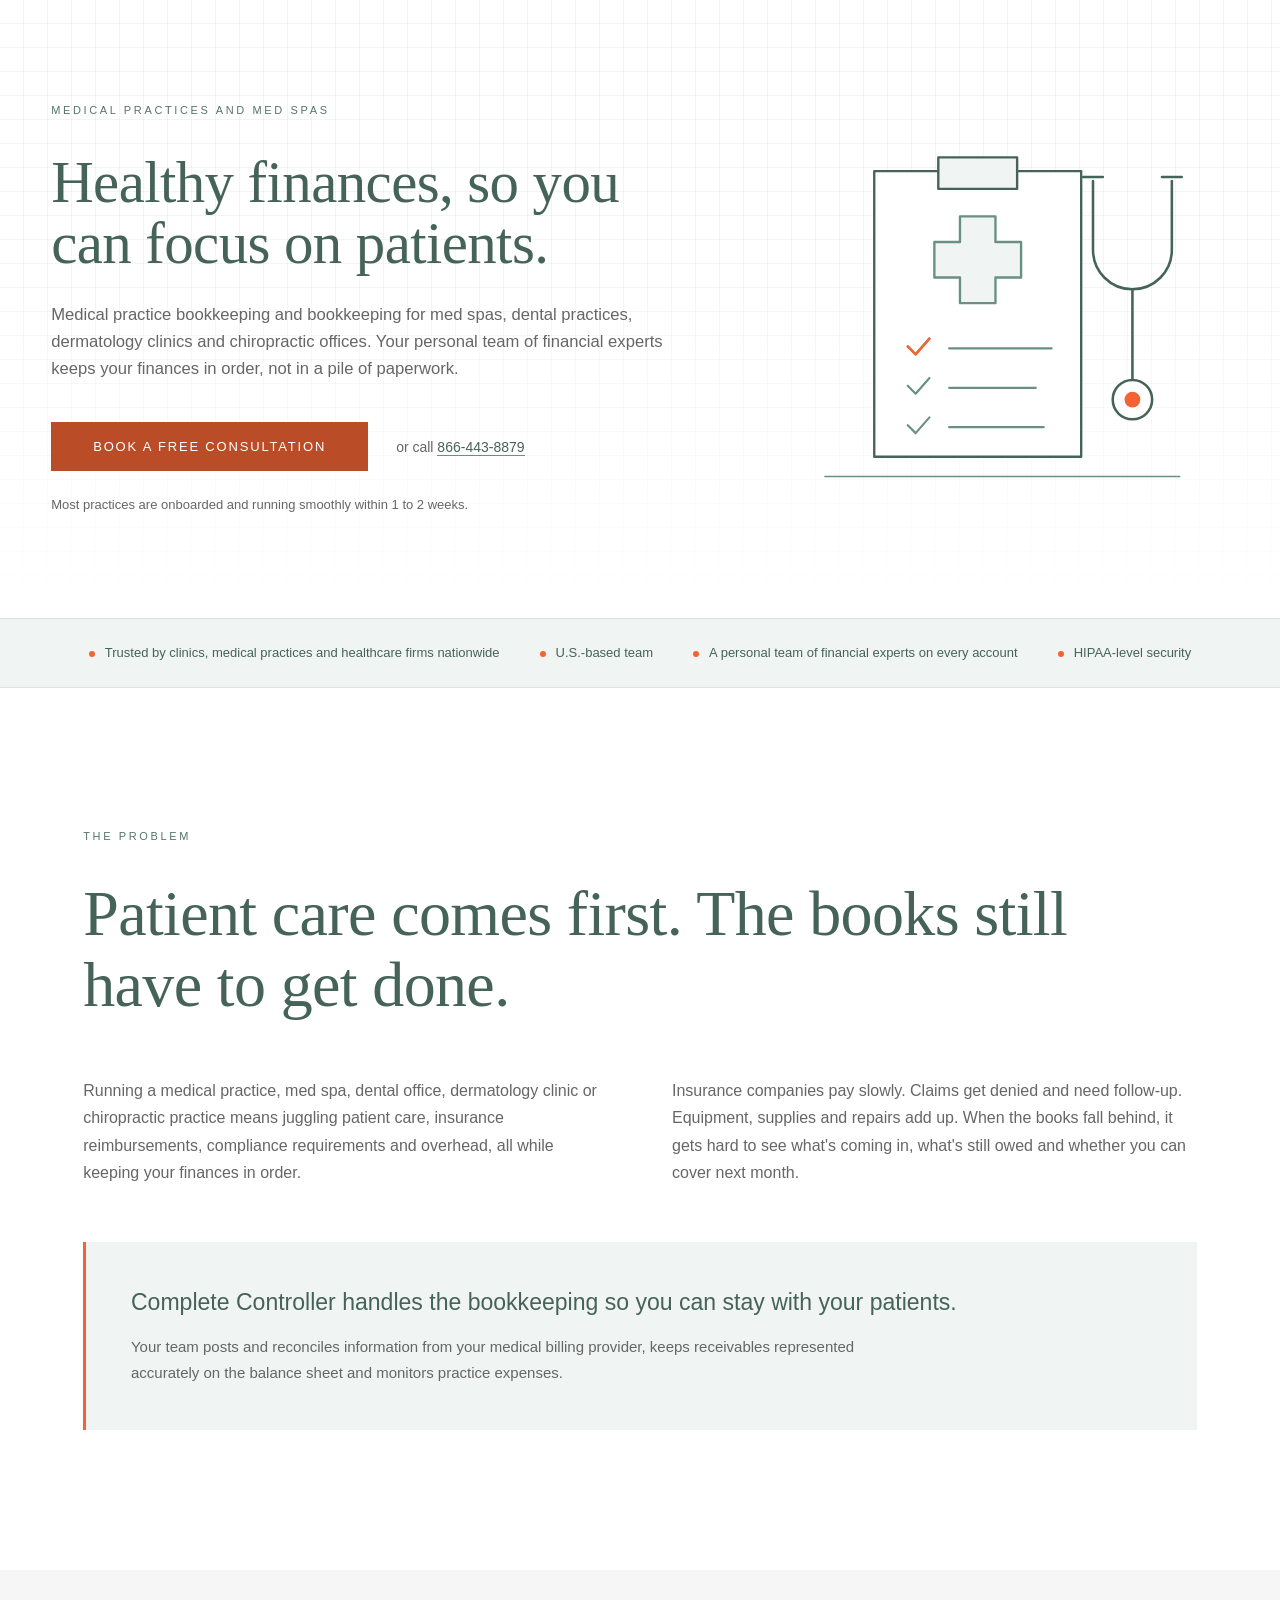
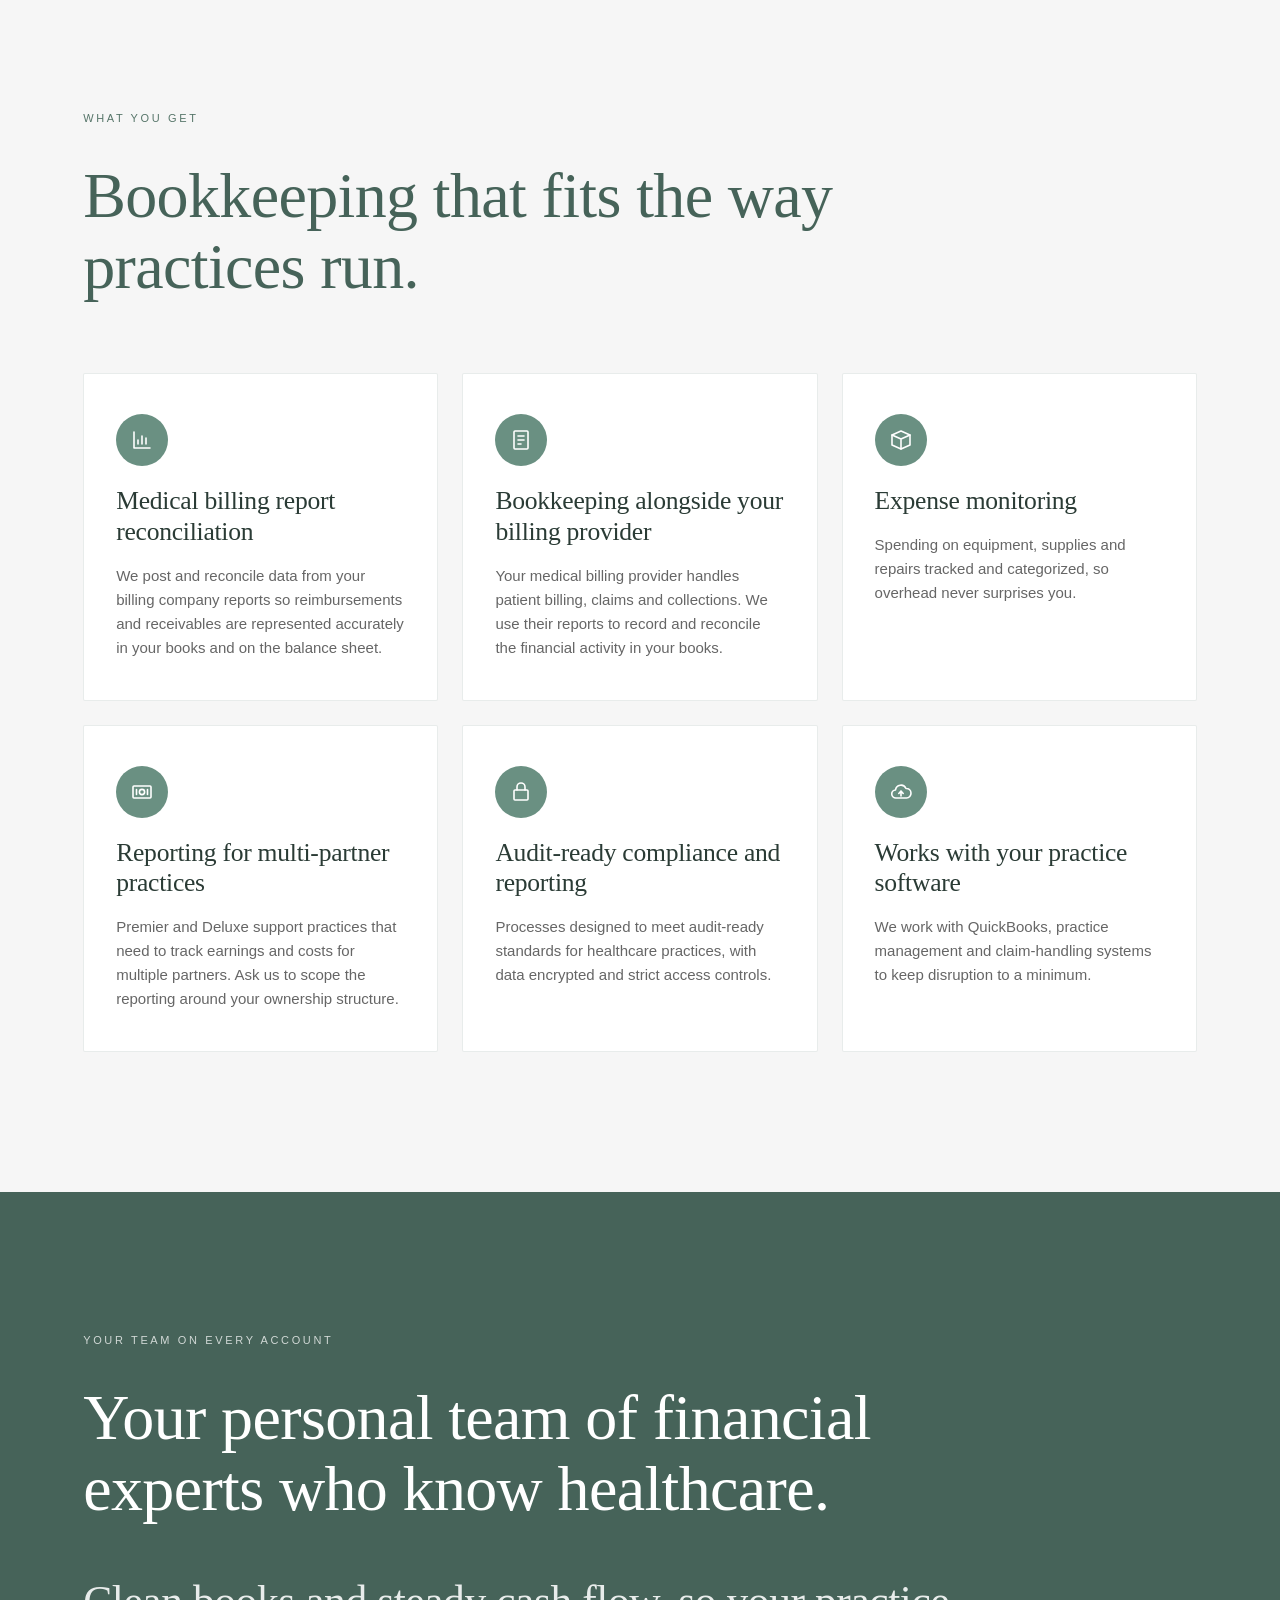
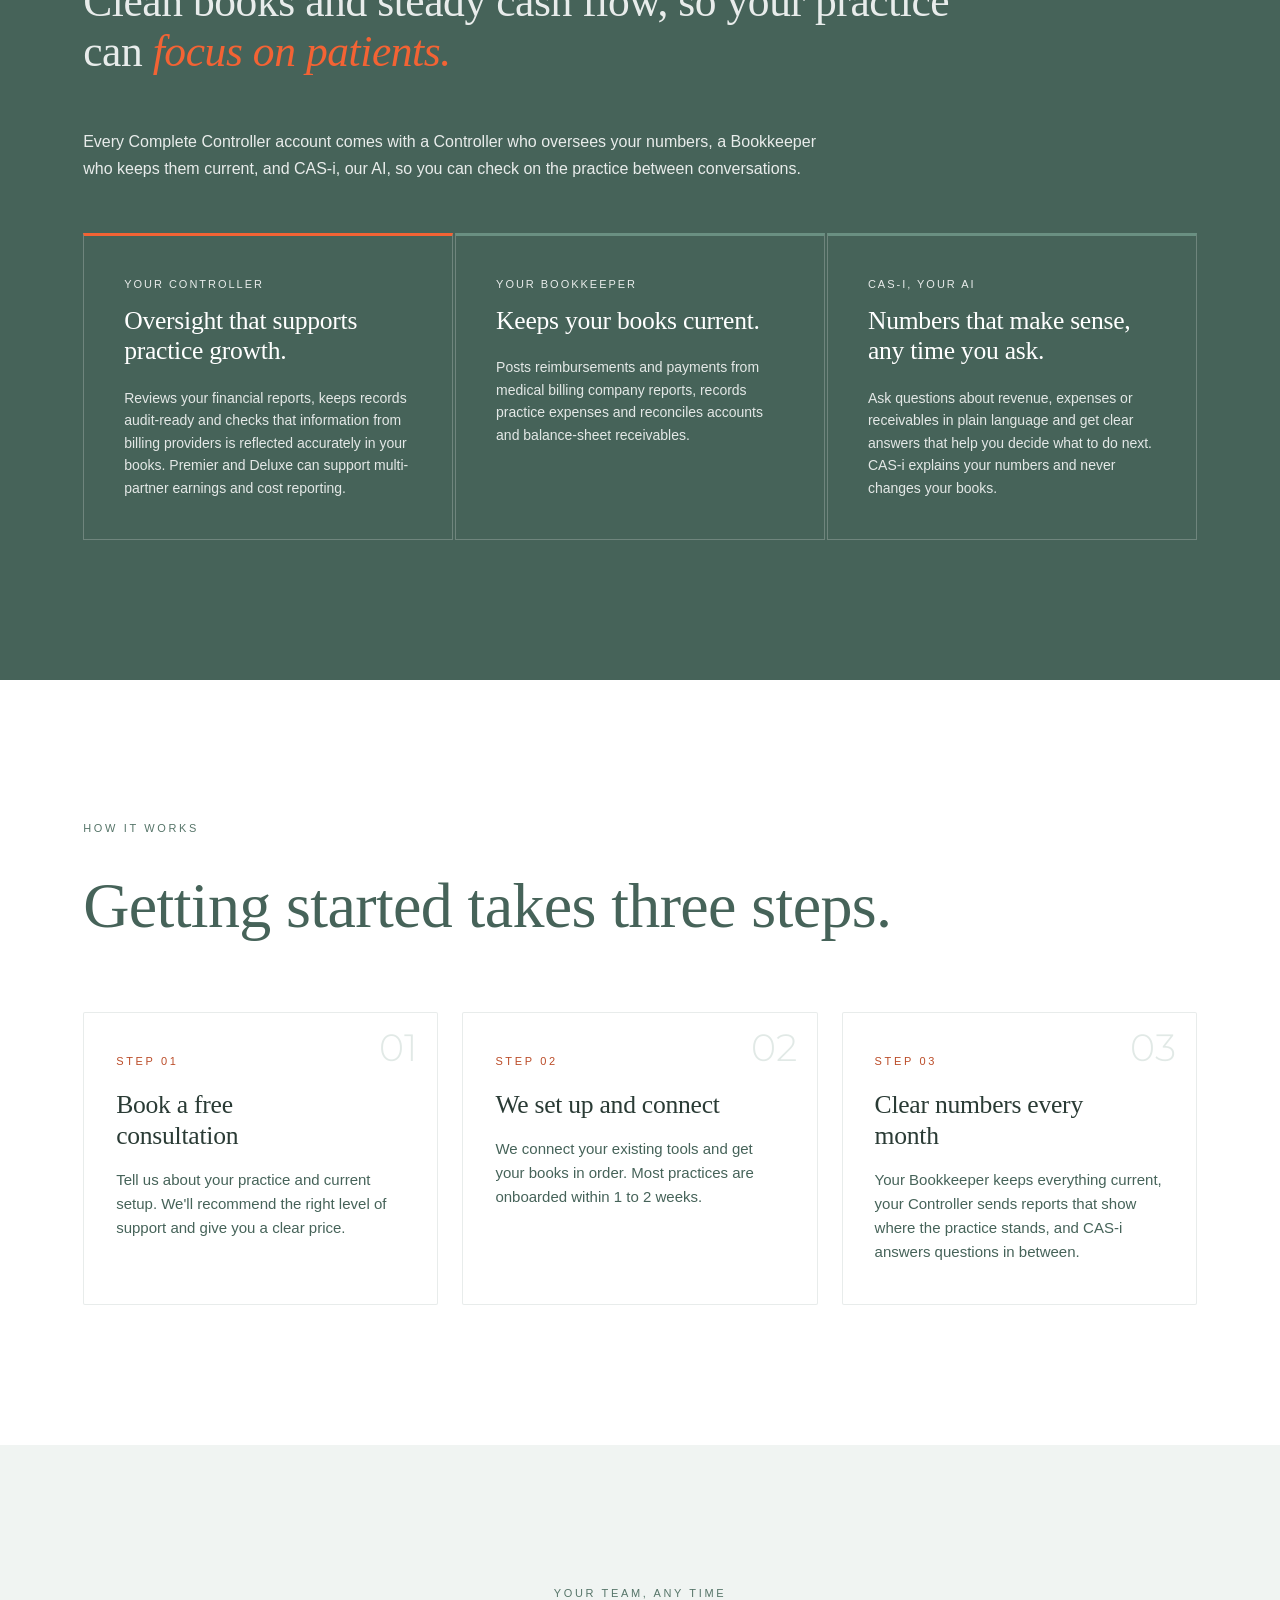
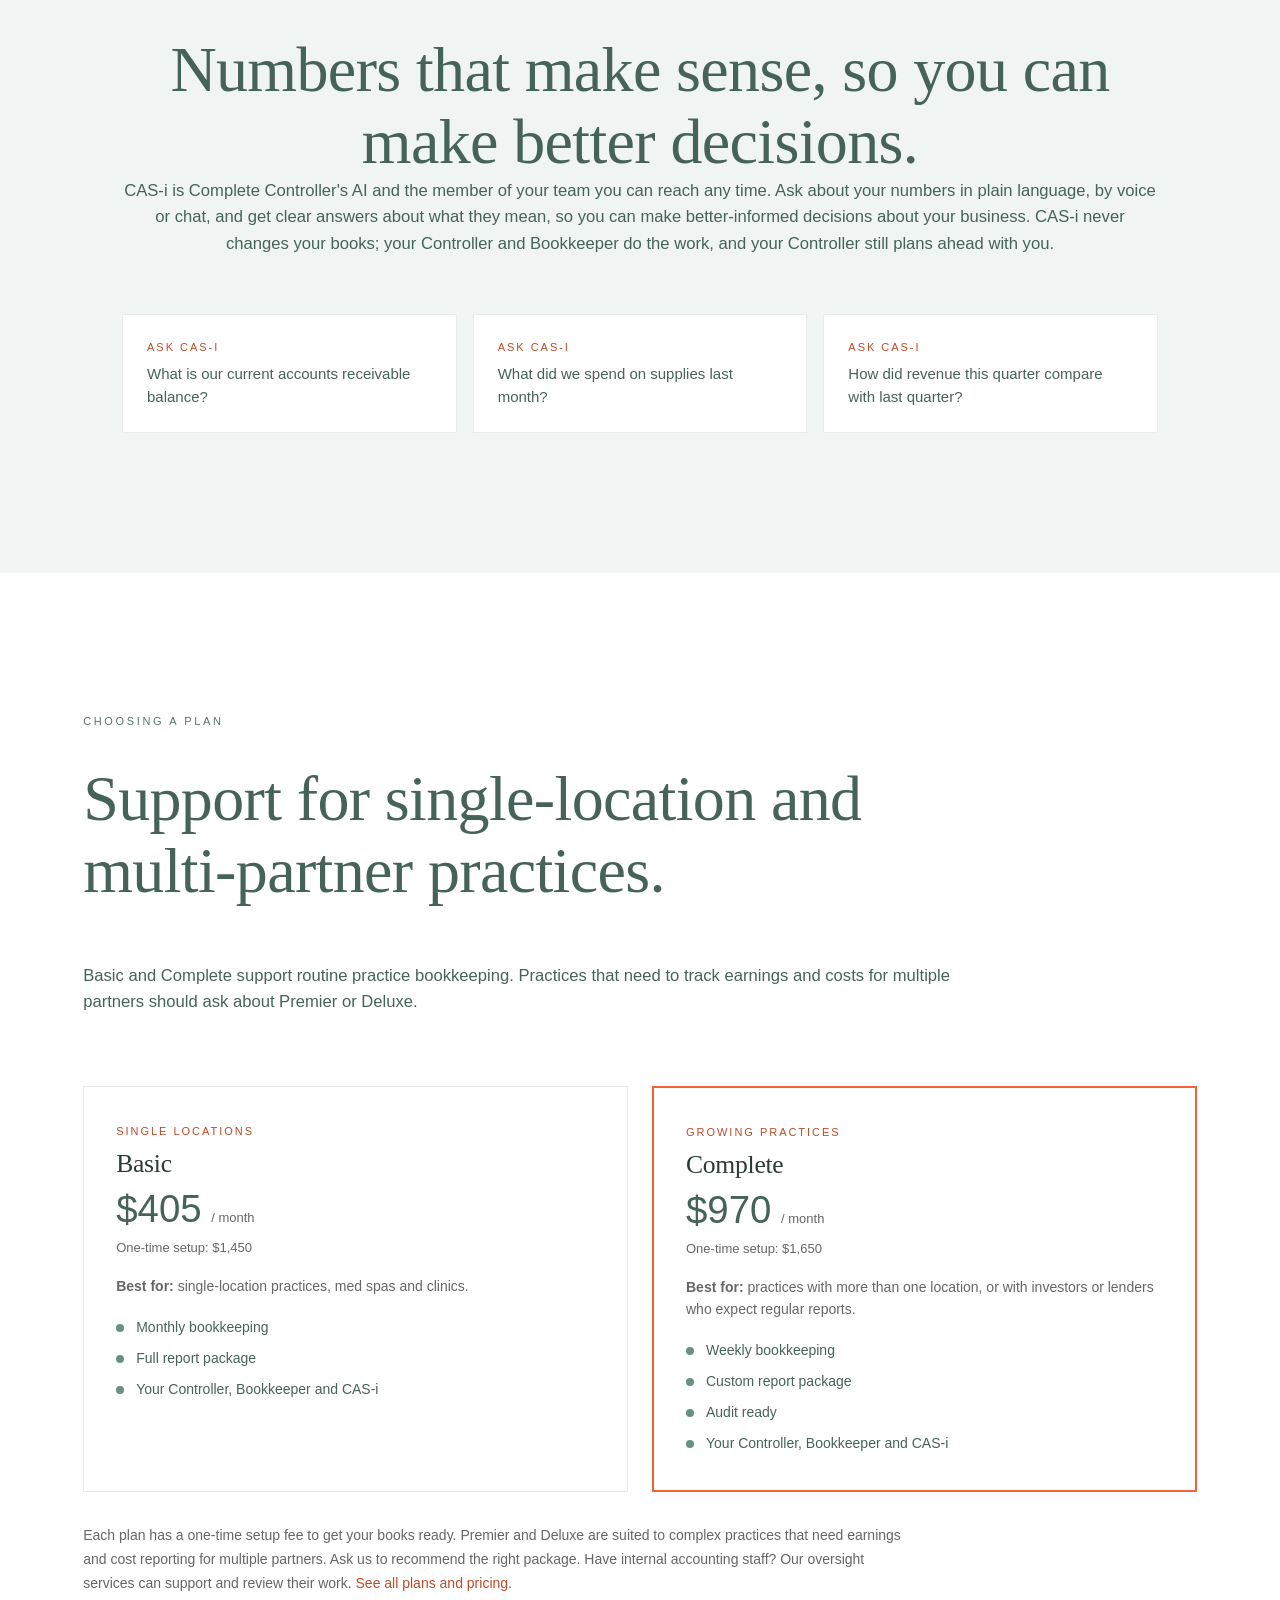
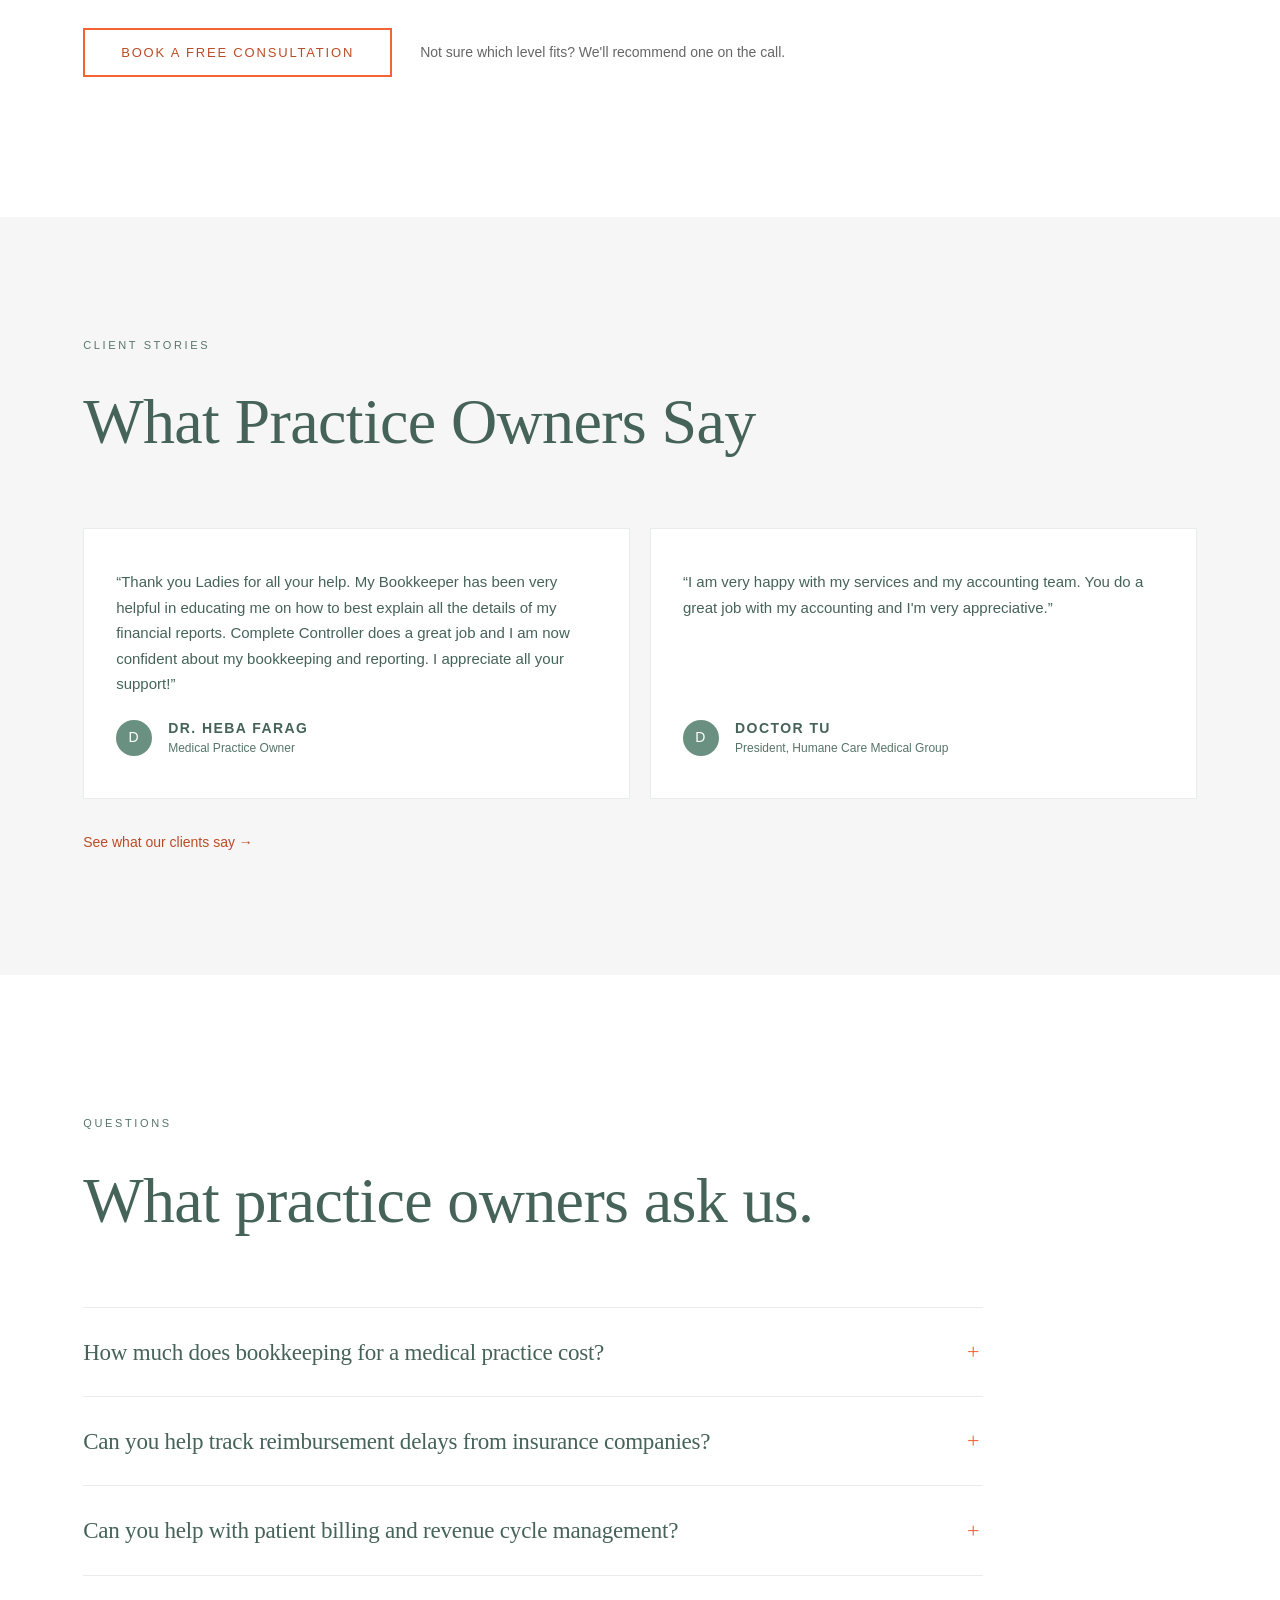
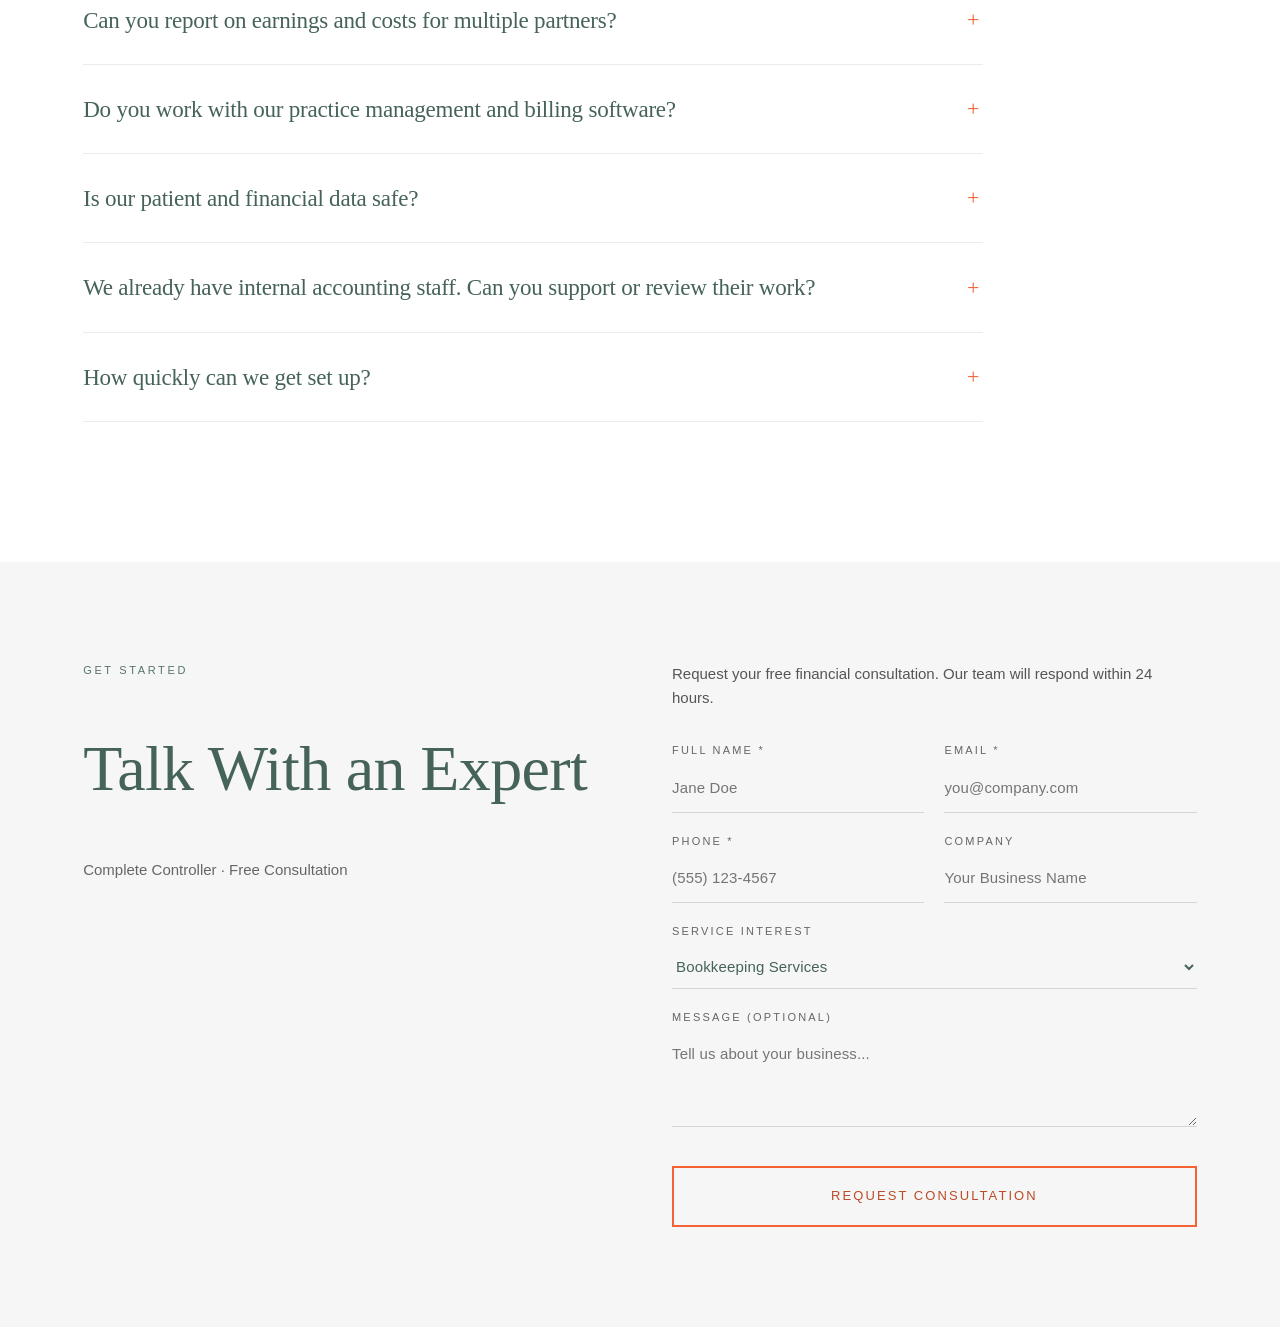
==== html/index.html @ a5a63978 "Add HTML and WordPress delivery options" ====
<!doctype html>
<html lang="en">
<head>
<meta charset="utf-8">
<meta name="viewport" content="width=device-width, initial-scale=1">
<title>Healthcare | Complete Controller</title>
<meta name="description" content="Complete Controller — Healthcare.">
<link rel="stylesheet" href="assets/css/page.css">
<style>body{margin:0}</style>
</head>
<body>
<main id="cc-html-cc-landing-healthcare" class="cc-static-page wp-site-blocks">
<div class="wp-block-group is-layout-flow wp-block-group-is-layout-flow cc-starter-page cc-starter-page--industry cc-starter-page--healthcare">

<section class="wp-block-group is-layout-flow wp-block-group-is-layout-flow cc-hero-ledger">

<div class="wp-block-group is-layout-flow wp-block-group-is-layout-flow cc-hero-ledger__inner">

<div class="wp-block-group is-layout-flow wp-block-group-is-layout-flow cc-hero-ledger__copy">

<p class="cc-eyebrow">Medical Practices and Med Spas</p>


<h1 class="wp-block-heading has-h-1-font-size">Healthy finances, so you can focus on patients.</h1>


<p class="cc-lead">Medical practice bookkeeping and bookkeeping for med spas, dental practices, dermatology clinics and chiropractic offices. Your personal team of financial experts keeps your finances in order, not in a pile of paperwork.</p>


<div class="wp-block-group is-layout-flow wp-block-group-is-layout-flow cc-hero-ledger__actions">

<div class="wp-block-buttons cc-actions">

<div class="wp-block-button cc-btn"><a class="wp-block-button__link wp-element-button" href="#consultation">Book a free consultation</a></div>

</div>


<p class="cc-hero-ledger__call">or call <a href="tel:+18664438879">866-443-8879</a></p>

</div>


<p class="cc-hero-ledger__trust">Most practices are onboarded and running smoothly within 1 to 2 weeks.</p>

</div>


<figure class="wp-block-image size-full cc-hero-ledger__art"><img src="assets/images/industry-healthcare.svg" alt=""/></figure>

</div>

</section>


<section class="wp-block-group is-layout-flow wp-block-group-is-layout-flow cc-ind-trust">

<div class="wp-block-group is-layout-flow wp-block-group-is-layout-flow cc-ind-trust__list">

<p>Trusted by clinics, medical practices and healthcare firms nationwide</p>


<p>U.S.-based team</p>


<p>A personal team of financial experts on every account</p>


<p>HIPAA-level security</p>

</div>

</section>


<section class="wp-block-group is-layout-flow wp-block-group-is-layout-flow cc-section cc-ind-problem has-white-background-color has-background">

<div class="wp-block-group is-layout-flow wp-block-group-is-layout-flow cc-container">

<p class="cc-eyebrow">The Problem</p>


<h2 class="wp-block-heading has-h-2-font-size">Patient care comes first. The books still have to get done.</h2>


<div class="wp-block-group is-layout-flow wp-block-group-is-layout-flow cc-ind-problem__cols">

<p>Running a medical practice, med spa, dental office, dermatology clinic or chiropractic practice means juggling patient care, insurance reimbursements, compliance requirements and overhead, all while keeping your finances in order.</p>


<p>Insurance companies pay slowly. Claims get denied and need follow-up. Equipment, supplies and repairs add up. When the books fall behind, it gets hard to see what&#039;s coming in, what&#039;s still owed and whether you can cover next month.</p>

</div>


<div class="wp-block-group is-layout-flow wp-block-group-is-layout-flow cc-ind-callout">

<p class="cc-ind-callout__lead">Complete Controller handles the bookkeeping so you can stay with your patients.</p>


<p>Your team posts and reconciles information from your medical billing provider, keeps receivables represented accurately on the balance sheet and monitors practice expenses.</p>

</div>

</div>

</section>


<section class="wp-block-group is-layout-flow wp-block-group-is-layout-flow cc-section cc-ind-features has-cc-light-background-color has-background">

<div class="wp-block-group is-layout-flow wp-block-group-is-layout-flow cc-container">

<div class="wp-block-group is-layout-flow wp-block-group-is-layout-flow cc-section-head cc-measure">

<p class="cc-eyebrow">What You Get</p>


<h2 class="wp-block-heading has-h-2-font-size">Bookkeeping that fits the way practices run.</h2>

</div>


<div class="wp-block-group is-layout-flow wp-block-group-is-layout-flow cc-ind-features__grid">

<div class="wp-block-group is-layout-flow wp-block-group-is-layout-flow cc-card">

<span class="cc-card__icon cc-card__icon--round"><svg viewBox="0 0 24 24" aria-hidden="true" focusable="false"><path d="M4 20V4M4 20h16"/><path d="M8 16v-4M12 16V8M16 16v-6"/></svg></span>


<h3 class="wp-block-heading has-card-sm-font-size">Medical billing report reconciliation</h3>


<p>We post and reconcile data from your billing company reports so reimbursements and receivables are represented accurately in your books and on the balance sheet.</p>

</div>


<div class="wp-block-group is-layout-flow wp-block-group-is-layout-flow cc-card">

<span class="cc-card__icon cc-card__icon--round"><svg viewBox="0 0 24 24" aria-hidden="true" focusable="false"><rect x="5" y="3" width="14" height="18" rx="1"/><path d="M9 8h6M9 12h6M9 16h3"/></svg></span>


<h3 class="wp-block-heading has-card-sm-font-size">Bookkeeping alongside your billing provider</h3>


<p>Your medical billing provider handles patient billing, claims and collections. We use their reports to record and reconcile the financial activity in your books.</p>

</div>


<div class="wp-block-group is-layout-flow wp-block-group-is-layout-flow cc-card">

<span class="cc-card__icon cc-card__icon--round"><svg viewBox="0 0 24 24" aria-hidden="true" focusable="false"><path d="M3 7l9-4 9 4v10l-9 4-9-4z"/><path d="M3 7l9 4 9-4M12 11v10"/></svg></span>


<h3 class="wp-block-heading has-card-sm-font-size">Expense monitoring</h3>


<p>Spending on equipment, supplies and repairs tracked and categorized, so overhead never surprises you.</p>

</div>


<div class="wp-block-group is-layout-flow wp-block-group-is-layout-flow cc-card">

<span class="cc-card__icon cc-card__icon--round"><svg viewBox="0 0 24 24" aria-hidden="true" focusable="false"><rect x="3" y="6" width="18" height="12" rx="1"/><circle cx="12" cy="12" r="2.6"/><path d="M6.5 9.5v5M17.5 9.5v5"/></svg></span>


<h3 class="wp-block-heading has-card-sm-font-size">Reporting for multi-partner practices</h3>


<p>Premier and Deluxe support practices that need to track earnings and costs for multiple partners. Ask us to scope the reporting around your ownership structure.</p>

</div>


<div class="wp-block-group is-layout-flow wp-block-group-is-layout-flow cc-card">

<span class="cc-card__icon cc-card__icon--round"><svg viewBox="0 0 24 24" aria-hidden="true" focusable="false"><rect x="5" y="10" width="14" height="10" rx="1"/><path d="M8 10V7a4 4 0 0 1 8 0v3"/></svg></span>


<h3 class="wp-block-heading has-card-sm-font-size">Audit-ready compliance and reporting</h3>


<p>Processes designed to meet audit-ready standards for healthcare practices, with data encrypted and strict access controls.</p>

</div>


<div class="wp-block-group is-layout-flow wp-block-group-is-layout-flow cc-card">

<span class="cc-card__icon cc-card__icon--round"><svg viewBox="0 0 24 24" aria-hidden="true" focusable="false"><path d="M7 18a4 4 0 0 1-.5-8A5.5 5.5 0 0 1 17 8.5 4.5 4.5 0 0 1 17.5 18z"/><path d="M12 11v5M9.8 13.5 12 11l2.2 2.5"/></svg></span>


<h3 class="wp-block-heading has-card-sm-font-size">Works with your practice software</h3>


<p>We work with QuickBooks, practice management and claim-handling systems to keep disruption to a minimum.</p>

</div>

</div>

</div>

</section>


<section class="wp-block-group is-layout-flow wp-block-group-is-layout-flow cc-section cc-section--dark cc-ind-team has-cc-dark-background-color has-background">

<div class="wp-block-group is-layout-flow wp-block-group-is-layout-flow cc-container">

<div class="wp-block-group is-layout-flow wp-block-group-is-layout-flow cc-section-head cc-measure">

<p class="cc-eyebrow">Your Team on Every Account</p>


<h2 class="wp-block-heading has-h-2-font-size">Your personal team of financial experts who know healthcare.</h2>

</div>


<p class="cc-ind-statement">Clean books and steady cash flow, so your practice can <em class="cc-accent">focus on patients.</em></p>


<p class="cc-ind-team__intro">Every Complete Controller account comes with a Controller who oversees your numbers, a Bookkeeper who keeps them current, and CAS-i, our AI, so you can check on the practice between conversations.</p>


<div class="wp-block-group is-layout-flow wp-block-group-is-layout-flow cc-ind-tiles cc-grid--hairline">

<div class="wp-block-group is-layout-flow wp-block-group-is-layout-flow cc-tile">

<p class="cc-tile__meta">Your Controller</p>


<h3 class="wp-block-heading has-card-sm-font-size">Oversight that supports practice growth.</h3>


<p>Reviews your financial reports, keeps records audit-ready and checks that information from billing providers is reflected accurately in your books. Premier and Deluxe can support multi-partner earnings and cost reporting.</p>

</div>


<div class="wp-block-group is-layout-flow wp-block-group-is-layout-flow cc-tile">

<p class="cc-tile__meta">Your Bookkeeper</p>


<h3 class="wp-block-heading has-card-sm-font-size">Keeps your books current.</h3>


<p>Posts reimbursements and payments from medical billing company reports, records practice expenses and reconciles accounts and balance-sheet receivables.</p>

</div>


<div class="wp-block-group is-layout-flow wp-block-group-is-layout-flow cc-tile">

<p class="cc-tile__meta">CAS-i, Your AI</p>


<h3 class="wp-block-heading has-card-sm-font-size">Numbers that make sense, any time you ask.</h3>


<p>Ask questions about revenue, expenses or receivables in plain language and get clear answers that help you decide what to do next. CAS-i explains your numbers and never changes your books.</p>

</div>

</div>

</div>

</section>


<section class="wp-block-group is-layout-flow wp-block-group-is-layout-flow cc-section cc-how has-white-background-color has-background">

<div class="wp-block-group is-layout-flow wp-block-group-is-layout-flow cc-container">

<div class="wp-block-group is-layout-flow wp-block-group-is-layout-flow cc-section-head cc-measure">

<p class="cc-eyebrow">How It Works</p>


<h2 class="wp-block-heading has-h-2-font-size">Getting started takes three steps.</h2>

</div>


<div class="wp-block-group is-layout-flow wp-block-group-is-layout-flow cc-grid cc-grid--3">

<div class="wp-block-group is-layout-flow wp-block-group-is-layout-flow cc-step">

<p class="cc-step__num" aria-hidden="true">01</p>


<p class="cc-step__label">Step 01</p>


<h3 class="wp-block-heading has-card-sm-font-size">Book a free consultation</h3>


<p>Tell us about your practice and current setup. We&#039;ll recommend the right level of support and give you a clear price.</p>

</div>


<div class="wp-block-group is-layout-flow wp-block-group-is-layout-flow cc-step">

<p class="cc-step__num" aria-hidden="true">02</p>


<p class="cc-step__label">Step 02</p>


<h3 class="wp-block-heading has-card-sm-font-size">We set up and connect</h3>


<p>We connect your existing tools and get your books in order. Most practices are onboarded within 1 to 2 weeks.</p>

</div>


<div class="wp-block-group is-layout-flow wp-block-group-is-layout-flow cc-step">

<p class="cc-step__num" aria-hidden="true">03</p>


<p class="cc-step__label">Step 03</p>


<h3 class="wp-block-heading has-card-sm-font-size">Clear numbers every month</h3>


<p>Your Bookkeeper keeps everything current, your Controller sends reports that show where the practice stands, and CAS-i answers questions in between.</p>

</div>

</div>

</div>

</section>


<section class="wp-block-group is-layout-flow wp-block-group-is-layout-flow cc-section cc-ind-casi has-cc-tint-background-color has-background">

<div class="wp-block-group is-layout-flow wp-block-group-is-layout-flow cc-container cc-center cc-measure--wide">

<p class="cc-eyebrow">Your Team, Any Time</p>


<h2 class="wp-block-heading has-h-2-font-size">Numbers that make sense, so you can make better decisions.</h2>


<p class="cc-lead">CAS-i is Complete Controller&#039;s AI and the member of your team you can reach any time. Ask about your numbers in plain language, by voice or chat, and get clear answers about what they mean, so you can make better-informed decisions about your business. CAS-i never changes your books; your Controller and Bookkeeper do the work, and your Controller still plans ahead with you.</p>


<div class="wp-block-group is-layout-flow wp-block-group-is-layout-flow cc-ind-casi__asks">

<div class="wp-block-group is-layout-flow wp-block-group-is-layout-flow cc-ind-ask">

<p class="cc-ind-ask__label">Ask CAS-i</p>


<p>What is our current accounts receivable balance?</p>

</div>


<div class="wp-block-group is-layout-flow wp-block-group-is-layout-flow cc-ind-ask">

<p class="cc-ind-ask__label">Ask CAS-i</p>


<p>What did we spend on supplies last month?</p>

</div>


<div class="wp-block-group is-layout-flow wp-block-group-is-layout-flow cc-ind-ask">

<p class="cc-ind-ask__label">Ask CAS-i</p>


<p>How did revenue this quarter compare with last quarter?</p>

</div>

</div>

</div>

</section>


<section id="plans" class="wp-block-group is-layout-flow wp-block-group-is-layout-flow cc-section cc-ind-plans-section has-white-background-color has-background">

<div class="wp-block-group is-layout-flow wp-block-group-is-layout-flow cc-container">

<div class="wp-block-group is-layout-flow wp-block-group-is-layout-flow cc-section-head cc-measure">

<p class="cc-eyebrow">Choosing a Plan</p>


<h2 class="wp-block-heading has-h-2-font-size">Support for single-location and multi-partner practices.</h2>


<p class="cc-lead">Basic and Complete support routine practice bookkeeping. Practices that need to track earnings and costs for multiple partners should ask about Premier or Deluxe.</p>

</div>


<div class="wp-block-group is-layout-flow wp-block-group-is-layout-flow cc-ind-plans">

<div class="wp-block-group is-layout-flow wp-block-group-is-layout-flow cc-ind-plan">

<p class="cc-ind-tag">Single locations</p>


<h3 class="wp-block-heading has-card-sm-font-size">Basic</h3>


<p class="cc-ind-plan__price">$405<small> / month</small></p>


<p class="cc-ind-plan__setup">One-time setup: $1,450</p>


<p class="cc-ind-plan__fit"><strong>Best for:</strong> single-location practices, med spas and clinics.</p>


<ul class="wp-block-list">

<li>Monthly bookkeeping</li>


<li>Full report package</li>


<li>Your Controller, Bookkeeper and CAS-i</li>

</ul>

</div>


<div class="wp-block-group is-layout-flow wp-block-group-is-layout-flow cc-ind-plan cc-ind-plan--pick">

<p class="cc-ind-tag">Growing practices</p>


<h3 class="wp-block-heading has-card-sm-font-size">Complete</h3>


<p class="cc-ind-plan__price">$970<small> / month</small></p>


<p class="cc-ind-plan__setup">One-time setup: $1,650</p>


<p class="cc-ind-plan__fit"><strong>Best for:</strong> practices with more than one location, or with investors or lenders who expect regular reports.</p>


<ul class="wp-block-list">

<li>Weekly bookkeeping</li>


<li>Custom report package</li>


<li>Audit ready</li>


<li>Your Controller, Bookkeeper and CAS-i</li>

</ul>

</div>

</div>


<p class="cc-ind-plan-note">Each plan has a one-time setup fee to get your books ready. Premier and Deluxe are suited to complex practices that need earnings and cost reporting for multiple partners. Ask us to recommend the right package. Have internal accounting staff? Our oversight services can support and review their work. <a href="https://www.completecontroller.com/pricing-sign-up/">See all plans and pricing</a>.</p>


<div class="wp-block-group is-layout-flow wp-block-group-is-layout-flow cc-ind-plan-cta">

<div class="wp-block-buttons cc-actions">

<div class="wp-block-button cc-btn cc-btn--outline"><a class="wp-block-button__link wp-element-button" href="#consultation">Book a free consultation</a></div>

</div>


<p>Not sure which level fits? We&#039;ll recommend one on the call.</p>

</div>

</div>

</section>


<section class="wp-block-group is-layout-flow wp-block-group-is-layout-flow cc-section cc-section--tight cc-ind-quotes has-cc-light-background-color has-background">

<div class="wp-block-group is-layout-flow wp-block-group-is-layout-flow cc-container">

<div class="wp-block-group is-layout-flow wp-block-group-is-layout-flow cc-section-head cc-measure">

<p class="cc-eyebrow">Client Stories</p>


<h2 class="wp-block-heading has-h-2-font-size">What Practice Owners Say</h2>

</div>


<div class="wp-block-group is-layout-flow wp-block-group-is-layout-flow cc-grid cc-grid--2">

<div class="wp-block-group is-layout-flow wp-block-group-is-layout-flow cc-quote">

<p class="cc-quote__text">“Thank you Ladies for all your help. My Bookkeeper has been very helpful in educating me on how to best explain all the details of my financial reports. Complete Controller does a great job and I am now confident about my bookkeeping and reporting. I appreciate all your support!”</p>


<p class="cc-quote__author"><span class="cc-quote__avatar" aria-hidden="true">D</span><span><strong>Dr. Heba Farag</strong><small>Medical Practice Owner</small></span></p>

</div>


<div class="wp-block-group is-layout-flow wp-block-group-is-layout-flow cc-quote">

<p class="cc-quote__text">“I am very happy with my services and my accounting team. You do a great job with my accounting and I&#039;m very appreciative.”</p>


<p class="cc-quote__author"><span class="cc-quote__avatar" aria-hidden="true">D</span><span><strong>Doctor Tu</strong><small>President, Humane Care Medical Group</small></span></p>

</div>

</div>


<p class="cc-ind-plan-note"><a href="https://www.completecontroller.com/reputation-clients/">See what our clients say →</a></p>

</div>

</section>


<section class="wp-block-group is-layout-flow wp-block-group-is-layout-flow cc-section cc-ind-faq has-white-background-color has-background">

<div class="wp-block-group is-layout-flow wp-block-group-is-layout-flow cc-container">

<div class="wp-block-group is-layout-flow wp-block-group-is-layout-flow cc-measure">

<div class="wp-block-group is-layout-flow wp-block-group-is-layout-flow cc-section-head cc-measure">

<p class="cc-eyebrow">Questions</p>


<h2 class="wp-block-heading has-h-2-font-size">What practice owners ask us.</h2>

</div>


<div class="wp-block-group is-layout-flow wp-block-group-is-layout-flow cc-faq">

<details class="wp-block-details cc-faq__item"><summary>How much does bookkeeping for a medical practice cost?</summary>

<p>Most single-location practices fit Basic at $405 a month. Practices with more than one location, or with investors or lenders, usually fit Complete at $970 a month. Each plan has a one-time setup fee, and you&#039;ll know the price before you commit.</p>

</details>


<details class="wp-block-details cc-faq__item"><summary>Can you help track reimbursement delays from insurance companies?</summary>

<p>We post and reconcile your medical billing company reports so reimbursements and outstanding receivables are accurately reflected in your books. Your billing provider manages claim follow-up and collections.</p>

</details>


<details class="wp-block-details cc-faq__item"><summary>Can you help with patient billing and revenue cycle management?</summary>

<p>We do not provide medical billing, submit claims or manage collections. We post and reconcile information from your medical billing provider so those activities are represented accurately in your books and on the balance sheet.</p>

</details>


<details class="wp-block-details cc-faq__item"><summary>Can you report on earnings and costs for multiple partners?</summary>

<p>Yes. Our Premier and Deluxe packages support complex practices that need to track earnings and costs for multiple partners. We discuss your ownership structure and reporting needs during the consultation.</p>

</details>


<details class="wp-block-details cc-faq__item"><summary>Do you work with our practice management and billing software?</summary>

<p>Yes. We work with your existing tools, whether that&#039;s QuickBooks, practice management or claim-handling systems, to keep disruption to a minimum.</p>

</details>


<details class="wp-block-details cc-faq__item"><summary>Is our patient and financial data safe?</summary>

<p>Yes. Our systems are cloud-based and encrypted, with strict access controls, and our processes are designed to meet audit-ready standards for healthcare practices.</p>

</details>


<details class="wp-block-details cc-faq__item"><summary>We already have internal accounting staff. Can you support or review their work?</summary>

<p>Yes. Many healthcare clients use our oversight services to catch errors, tighten financial controls and check billing accuracy.</p>

</details>


<details class="wp-block-details cc-faq__item"><summary>How quickly can we get set up?</summary>

<p>Most practices are onboarded and running smoothly within 1 to 2 weeks, depending on size and complexity.</p>

</details>

</div>

</div>

</div>

</section>


<section id="consultation" class="wp-block-group is-layout-flow wp-block-group-is-layout-flow cc-section cc-consultation has-cc-light-background-color has-background">
	
	<div class="wp-block-group is-layout-flow wp-block-group-is-layout-flow cc-container">
		
		<div class="wp-block-group is-layout-flow wp-block-group-is-layout-flow cc-grid cc-grid--prose cc-reveal">

			
			<div class="wp-block-group">
				
				<p class="cc-eyebrow">Get Started</p>
				

				
				<h2 class="wp-block-heading has-h-2-font-size">Talk With an Expert</h2>
				

				
				<p class="cc-body" style="margin-top:32px">Complete Controller · Free Consultation</p>
				
			</div>
			

			
			<div class="wp-block-group is-layout-flow wp-block-group-is-layout-flow cc-form">
				
				<p class="cc-body">Request your free financial consultation. Our team will respond within 24 hours.</p>
				

				
				<form class="cc-consultation-form" data-cc-consultation novalidate>
					<div class="cc-form-response" role="status" aria-live="polite" hidden></div>
					<div class="cc-form-row">
						<label><span>Full name *</span><input type="text" name="name" placeholder="Jane Doe" autocomplete="name" required></label>
						<label><span>Email *</span><input type="email" name="email" placeholder="you@company.com" autocomplete="email" required></label>
					</div>
					<div class="cc-form-row">
						<label><span>Phone *</span><input type="tel" name="phone" placeholder="(555) 123-4567" autocomplete="tel" required></label>
						<label><span>Company</span><input type="text" name="company" placeholder="Your Business Name" autocomplete="organization"></label>
					</div>
					<label><span>Service interest</span><select name="serviceType"><option>Bookkeeping Services</option><option>Document Storage</option><option>Worker's Comp Insurance</option><option>Payroll Services</option><option>Turnkey CAS department</option></select></label>
					<label><span>Message (optional)</span><textarea name="message" rows="3" placeholder="Tell us about your business..."></textarea></label>
					<button type="submit">Request Consultation</button>
				</form>
				
			</div>
			

		</div>
		
	</div>
	
</section>


<script type="application/ld+json">{"@context":"https://schema.org","@type":"FAQPage","mainEntity":[{"@type":"Question","name":"How much does bookkeeping for a medical practice cost?","acceptedAnswer":{"@type":"Answer","text":"Most single-location practices fit Basic at $405 a month. Practices with more than one location, or with investors or lenders, usually fit Complete at $970 a month. Each plan has a one-time setup fee, and you'll know the price before you commit."}},{"@type":"Question","name":"Can you help track reimbursement delays from insurance companies?","acceptedAnswer":{"@type":"Answer","text":"We post and reconcile your medical billing company reports so reimbursements and outstanding receivables are accurately reflected in your books. Your billing provider manages claim follow-up and collections."}},{"@type":"Question","name":"Can you help with patient billing and revenue cycle management?","acceptedAnswer":{"@type":"Answer","text":"We do not provide medical billing, submit claims or manage collections. We post and reconcile information from your medical billing provider so those activities are represented accurately in your books and on the balance sheet."}},{"@type":"Question","name":"Can you report on earnings and costs for multiple partners?","acceptedAnswer":{"@type":"Answer","text":"Yes. Our Premier and Deluxe packages support complex practices that need to track earnings and costs for multiple partners. We discuss your ownership structure and reporting needs during the consultation."}},{"@type":"Question","name":"Do you work with our practice management and billing software?","acceptedAnswer":{"@type":"Answer","text":"Yes. We work with your existing tools, whether that's QuickBooks, practice management or claim-handling systems, to keep disruption to a minimum."}},{"@type":"Question","name":"Is our patient and financial data safe?","acceptedAnswer":{"@type":"Answer","text":"Yes. Our systems are cloud-based and encrypted, with strict access controls, and our processes are designed to meet audit-ready standards for healthcare practices."}},{"@type":"Question","name":"We already have internal accounting staff. Can you support or review their work?","acceptedAnswer":{"@type":"Answer","text":"Yes. Many healthcare clients use our oversight services to catch errors, tighten financial controls and check billing accuracy."}},{"@type":"Question","name":"How quickly can we get set up?","acceptedAnswer":{"@type":"Answer","text":"Most practices are onboarded and running smoothly within 1 to 2 weeks, depending on size and complexity."}}]}</script>

</div>
</main>
<script src="assets/js/page.js" defer></script>
</body>
</html>
---- html/assets/css/page.css ----
#cc-html-cc-landing-healthcare :where(.is-layout-flow) > * { margin-block-start:0; margin-block-end:0; }
/* WordPress global styles reset the browser's default body margin. */
#cc-html-cc-landing-healthcare { margin: 0; }
#cc-html-cc-landing-healthcare *,
#cc-html-cc-landing-healthcare *::before,
#cc-html-cc-landing-healthcare *::after { box-sizing: border-box; }
@font-face{font-family:"Montserrat";font-weight:100 900;font-style:normal;font-display:swap;src:url("../fonts/montserrat-var.woff2") format("woff2")}
@font-face{font-family:"Cormorant Garamond";font-weight:300 700;font-style:normal;font-display:swap;src:url("../fonts/cormorant-var.woff2") format("woff2")}
@font-face{font-family:"Cormorant Garamond";font-weight:300 700;font-style:italic;font-display:swap;src:url("../fonts/cormorant-var-italic.woff2") format("woff2")}
#cc-html-cc-landing-healthcare {
--wp--preset--color--white: #ffffff;
--wp--preset--color--cc-light: #f6f6f6;
--wp--preset--color--cc-tint: #f0f4f2;
--wp--preset--color--cc-dark: #466359;
--wp--preset--color--cc-deep: #2a3b35;
--wp--preset--color--cc-sage: #6a9082;
--wp--preset--color--cc-sage-ada: #567569;
--wp--preset--color--cc-orange: #f36334;
--wp--preset--color--cc-orange-ada: #bb4c28;
--wp--preset--color--cc-muted: #666666;
--wp--preset--color--cc-faint: #767676;
--wp--preset--color--cc-hairline: #e5e7eb;
--wp--preset--font-size--eyebrow: 11px;
--wp--preset--font-size--btn-sm: 12px;
--wp--preset--font-size--btn: 13px;
--wp--preset--font-size--body: 15px;
--wp--preset--font-size--body-lg: clamp(14px, 1.1vw, 17px);
--wp--preset--font-size--lead: clamp(16px, 1.3vw, 18.72px);
--wp--preset--font-size--quote: clamp(24px, 2.22vw, 32px);
--wp--preset--font-size--card-sm: 22px;
--wp--preset--font-size--card: clamp(20px, 1.8vw, 26px);
--wp--preset--font-size--h2-feature: clamp(32px, 3.05vw, 44px);
--wp--preset--font-size--h2: clamp(32px, 4.5vw, 56px);
--wp--preset--font-size--h2-lg: clamp(36px, 4.45vw, 64px);
--wp--preset--font-size--h1: clamp(36px, 5.5vw, 80px);
--wp--preset--font-size--display: clamp(36px, 7vw, 96px);
--wp--preset--font-family--montserrat: Montserrat, "Helvetica Neue", Helvetica, Arial, sans-serif;
--wp--preset--font-family--cormorant: "Cormorant Garamond", "Times New Roman", Georgia, serif;
--wp--preset--font-family--helvetica: "Helvetica Neue", Helvetica, Arial, sans-serif;
--wp--preset--spacing--10: 2px;
--wp--preset--spacing--20: 4px;
--wp--preset--spacing--30: 8px;
--wp--preset--spacing--40: 12px;
--wp--preset--spacing--50: 16px;
--wp--preset--spacing--60: 20px;
--wp--preset--spacing--70: 24px;
--wp--preset--spacing--80: 32px;
--wp--preset--spacing--90: 40px;
--wp--preset--spacing--100: 48px;
--wp--preset--spacing--110: 56px;
--wp--preset--spacing--120: 64px;
--wp--preset--spacing--130: clamp(48px, 5.5vw, 80px);
--wp--preset--spacing--140: clamp(64px, 8.3vw, 120px);
--wp--preset--spacing--150: clamp(72px, 9.7vw, 140px);
}
#cc-html-cc-landing-healthcare .has-white-color {color:var(--wp--preset--color--white) !important}
#cc-html-cc-landing-healthcare .has-white-background-color {background-color:var(--wp--preset--color--white) !important}
#cc-html-cc-landing-healthcare .has-cc-light-color {color:var(--wp--preset--color--cc-light) !important}
#cc-html-cc-landing-healthcare .has-cc-light-background-color {background-color:var(--wp--preset--color--cc-light) !important}
#cc-html-cc-landing-healthcare .has-cc-tint-color {color:var(--wp--preset--color--cc-tint) !important}
#cc-html-cc-landing-healthcare .has-cc-tint-background-color {background-color:var(--wp--preset--color--cc-tint) !important}
#cc-html-cc-landing-healthcare .has-cc-dark-color {color:var(--wp--preset--color--cc-dark) !important}
#cc-html-cc-landing-healthcare .has-cc-dark-background-color {background-color:var(--wp--preset--color--cc-dark) !important}
#cc-html-cc-landing-healthcare .has-cc-deep-color {color:var(--wp--preset--color--cc-deep) !important}
#cc-html-cc-landing-healthcare .has-cc-deep-background-color {background-color:var(--wp--preset--color--cc-deep) !important}
#cc-html-cc-landing-healthcare .has-cc-sage-color {color:var(--wp--preset--color--cc-sage) !important}
#cc-html-cc-landing-healthcare .has-cc-sage-background-color {background-color:var(--wp--preset--color--cc-sage) !important}
#cc-html-cc-landing-healthcare .has-cc-sage-ada-color {color:var(--wp--preset--color--cc-sage-ada) !important}
#cc-html-cc-landing-healthcare .has-cc-sage-ada-background-color {background-color:var(--wp--preset--color--cc-sage-ada) !important}
#cc-html-cc-landing-healthcare .has-cc-orange-color {color:var(--wp--preset--color--cc-orange) !important}
#cc-html-cc-landing-healthcare .has-cc-orange-background-color {background-color:var(--wp--preset--color--cc-orange) !important}
#cc-html-cc-landing-healthcare .has-cc-orange-ada-color {color:var(--wp--preset--color--cc-orange-ada) !important}
#cc-html-cc-landing-healthcare .has-cc-orange-ada-background-color {background-color:var(--wp--preset--color--cc-orange-ada) !important}
#cc-html-cc-landing-healthcare .has-cc-muted-color {color:var(--wp--preset--color--cc-muted) !important}
#cc-html-cc-landing-healthcare .has-cc-muted-background-color {background-color:var(--wp--preset--color--cc-muted) !important}
#cc-html-cc-landing-healthcare .has-cc-faint-color {color:var(--wp--preset--color--cc-faint) !important}
#cc-html-cc-landing-healthcare .has-cc-faint-background-color {background-color:var(--wp--preset--color--cc-faint) !important}
#cc-html-cc-landing-healthcare .has-cc-hairline-color {color:var(--wp--preset--color--cc-hairline) !important}
#cc-html-cc-landing-healthcare .has-cc-hairline-background-color {background-color:var(--wp--preset--color--cc-hairline) !important}
#cc-html-cc-landing-healthcare .has-eyebrow-font-size {font-size:var(--wp--preset--font-size--eyebrow) !important}
#cc-html-cc-landing-healthcare .has-btn-sm-font-size {font-size:var(--wp--preset--font-size--btn-sm) !important}
#cc-html-cc-landing-healthcare .has-btn-font-size {font-size:var(--wp--preset--font-size--btn) !important}
#cc-html-cc-landing-healthcare .has-body-font-size {font-size:var(--wp--preset--font-size--body) !important}
#cc-html-cc-landing-healthcare .has-body-lg-font-size {font-size:var(--wp--preset--font-size--body-lg) !important}
#cc-html-cc-landing-healthcare .has-lead-font-size {font-size:var(--wp--preset--font-size--lead) !important}
#cc-html-cc-landing-healthcare .has-quote-font-size {font-size:var(--wp--preset--font-size--quote) !important}
#cc-html-cc-landing-healthcare .has-card-sm-font-size {font-size:var(--wp--preset--font-size--card-sm) !important}
#cc-html-cc-landing-healthcare .has-card-font-size {font-size:var(--wp--preset--font-size--card) !important}
#cc-html-cc-landing-healthcare .has-h-2-feature-font-size {font-size:var(--wp--preset--font-size--h2-feature) !important}
#cc-html-cc-landing-healthcare .has-h-2-font-size {font-size:var(--wp--preset--font-size--h2) !important}
#cc-html-cc-landing-healthcare .has-h-2-lg-font-size {font-size:var(--wp--preset--font-size--h2-lg) !important}
#cc-html-cc-landing-healthcare .has-h-1-font-size {font-size:var(--wp--preset--font-size--h1) !important}
#cc-html-cc-landing-healthcare .has-display-font-size {font-size:var(--wp--preset--font-size--display) !important}
#cc-html-cc-landing-healthcare .has-montserrat-font-family {font-family:var(--wp--preset--font-family--montserrat) !important}
#cc-html-cc-landing-healthcare .has-cormorant-font-family {font-family:var(--wp--preset--font-family--cormorant) !important}
#cc-html-cc-landing-healthcare .has-helvetica-font-family {font-family:var(--wp--preset--font-family--helvetica) !important}
#cc-html-cc-landing-healthcare {font-family:var(--wp--preset--font-family--helvetica);font-size:var(--wp--preset--font-size--body);font-weight:400;line-height:1.6;color:var(--wp--preset--color--cc-dark);background-color:var(--wp--preset--color--white);padding-top:0;padding-right:0;padding-bottom:0;padding-left:0}
#cc-html-cc-landing-healthcare h1,
#cc-html-cc-landing-healthcare h2,
#cc-html-cc-landing-healthcare h3,
#cc-html-cc-landing-healthcare h4,
#cc-html-cc-landing-healthcare h5,
#cc-html-cc-landing-healthcare h6 {font-family:var(--wp--preset--font-family--montserrat);font-weight:300;color:var(--wp--preset--color--cc-dark)}
#cc-html-cc-landing-healthcare h1 {font-size:var(--wp--preset--font-size--h1);font-weight:400;line-height:1.05;letter-spacing:-0.02em}
#cc-html-cc-landing-healthcare h2 {font-size:var(--wp--preset--font-size--h2);font-weight:300;line-height:1.2;letter-spacing:-0.01em}
#cc-html-cc-landing-healthcare h3 {font-size:var(--wp--preset--font-size--card);font-weight:300;line-height:1.25;letter-spacing:-0.02em;color:var(--wp--preset--color--cc-deep)}
#cc-html-cc-landing-healthcare h4 {font-size:var(--wp--preset--font-size--card-sm);font-weight:500;line-height:1.3;letter-spacing:-0.01em}
#cc-html-cc-landing-healthcare h5 {font-family:var(--wp--preset--font-family--helvetica);font-size:var(--wp--preset--font-size--btn);font-weight:500;line-height:1.6;letter-spacing:0.14em;text-transform:uppercase}
#cc-html-cc-landing-healthcare h6 {font-family:var(--wp--preset--font-family--helvetica);font-size:var(--wp--preset--font-size--eyebrow);font-weight:500;line-height:1.6;letter-spacing:0.24em;text-transform:uppercase;color:var(--wp--preset--color--cc-sage)}
#cc-html-cc-landing-healthcare a:where(:not(.wp-element-button)) {text-decoration:none;color:var(--wp--preset--color--cc-orange-ada)}
#cc-html-cc-landing-healthcare .wp-element-button,
#cc-html-cc-landing-healthcare .wp-block-button__link {font-family:var(--wp--preset--font-family--helvetica);font-size:var(--wp--preset--font-size--btn);font-weight:500;line-height:1;letter-spacing:0.14em;text-transform:uppercase;color:var(--wp--preset--color--white);background-color:var(--wp--preset--color--cc-orange-ada);padding-top:16px;padding-right:40px;padding-bottom:16px;padding-left:40px;border-radius:0px;border-width:2px;border-style:solid;border-color:var(--wp--preset--color--cc-orange-ada)}
#cc-html-cc-landing-healthcare .wp-block-paragraph {line-height:1.6}
#cc-html-cc-landing-healthcare .wp-block-separator {color:var(--wp--preset--color--cc-hairline)}
#cc-html-cc-landing-healthcare .wp-block-image {border-radius:0px}
#cc-html-cc-landing-healthcare .wp-block-quote {font-family:var(--wp--preset--font-family--cormorant);font-size:var(--wp--preset--font-size--quote);font-weight:400}
#cc-html-cc-landing-healthcare :where(.is-layout-flow) > * { margin-block-start: 0; margin-block-end: 0; }
/**
 * Complete Controller Modern — component layer.
 *
 * theme.json owns tokens (colour, type scale, spacing presets). This file owns the
 * handful of component behaviours core blocks cannot express: button variants,
 * hairline tile grids, the eyebrow rule, scroll-reveal and the stat counters.
 *
 * Every measurement here was read off completecontroller.com's computed styles.
 * Changing a number changes the design — prefer editing theme.json first.
 */
#cc-html-cc-landing-healthcare {
	/* Section padding. The reference holds a flat 140px at every width, which is
	   disproportionate on a phone; these clamps match it at desktop and relax
	   below. The desktop ceilings were raised above the reference deliberately —
	   the client asked for more air between sections. */
	--cc-section-pad: clamp(80px, 9.72vw, 140px);
	--cc-section-pad-tight: clamp(72px, 8.33vw, 120px);
	--cc-section-pad-sm: clamp(64px, 6.67vw, 96px);

	/* Internal vertical rhythm. Measuring the reference showed its sections run
	   200–600px taller than a naive rebuild, and almost none of that is outer
	   padding — it is the space between an eyebrow, its heading, and the content
	   below. These three values are what make a section feel unhurried. */
	--cc-rhythm-eyebrow: 32px;
	--cc-rhythm-head: clamp(48px, 5.5vw, 80px);
	--cc-rhythm-block: clamp(40px, 4.4vw, 64px);

	--cc-gutter: clamp(20px, 4vw, 76px);
	--cc-max: 1400px;
	--cc-hairline: rgba(70, 99, 89, 0.12);
	--cc-ease: cubic-bezier(0.16, 1, 0.3, 1);

	/* Solid buttons fill with cc-orange-ada (#bb4c28), not brand orange (#f36334).
	   White 13px label on brand orange measures 3.16:1, below the 4.5:1 WCAG AA
	   requires at that size; the darker fill measures 5.03:1. It reads as a shade
	   of the same colour, not a different one.

	   The hex here must match theme.json's cc-orange-ada preset, which is the
	   authority — this comment previously named a colour the theme never used.

	   Brand orange is unchanged everywhere it is safe: outline button text and
	   borders, the manifesto accent, tile figures and rules. The "Brand Orange
	   CTA" style variation restores it on solid buttons if that is ever wanted. */
	--cc-btn-fill: var(--wp--preset--color--cc-orange-ada);
	--cc-btn-fill-hover: #a8431f;
}
/* ---------------------------------------------------------------- layout -- */
#cc-html-cc-landing-healthcare .cc-section {
	padding-block: var(--cc-section-pad);
	padding-inline: var(--cc-gutter);
}
#cc-html-cc-landing-healthcare .cc-section--tight { padding-block: var(--cc-section-pad-tight); }
#cc-html-cc-landing-healthcare .cc-section--sm { padding-block: var(--cc-section-pad-sm); }
#cc-html-cc-landing-healthcare .cc-section--flush-top { padding-top: 0; }
#cc-html-cc-landing-healthcare .cc-section--flush-bottom { padding-bottom: 0; }
/* Inner measure. Patterns nest this inside .cc-section. */
#cc-html-cc-landing-healthcare .cc-container {
	width: 100%;
	max-width: var(--cc-max);
	margin-inline: auto;
}
#cc-html-cc-landing-healthcare .cc-measure { max-width: 900px; }
#cc-html-cc-landing-healthcare .cc-measure--narrow { max-width: 700px; }
#cc-html-cc-landing-healthcare .cc-measure--wide { max-width: 1100px; }
#cc-html-cc-landing-healthcare .cc-center { text-align: center; margin-inline: auto; }
/* The eyebrow + heading + intro block that opens most sections. Separating it
   from the content below with one shared value is what keeps the rhythm even
   across every pattern, rather than each one carrying its own margin. */
#cc-html-cc-landing-healthcare .cc-section-head { margin-bottom: var(--cc-rhythm-head); }
#cc-html-cc-landing-healthcare .cc-section-head > :last-child { margin-bottom: 0; }
#cc-html-cc-landing-healthcare .cc-section-head h2 + p,
#cc-html-cc-landing-healthcare .cc-section-head h2 + .cc-lead { margin-top: var(--cc-rhythm-block); }
/* Trailing actions sit as far below the content as the head sits above it. */
#cc-html-cc-landing-healthcare .cc-section-foot { margin-top: var(--cc-rhythm-head); }
/* ------------------------------------------------------------ typography -- */
/* THE UTILITIES BELOW USE A DOUBLED CLASS SELECTOR ON PURPOSE.
 *
 * `.cc-eyebrow` alone is specificity (0,1,0) and loses to any ambient context
 * rule of the form `.cc-card p` or `.cc-hero p`, which are (0,1,1). That has
 * already caused three separate bugs: eyebrows resized inside heroes, a lead
 * paragraph rendered white-on-white, and an eyebrow blown up to body size
 * inside a card.
 *
 * Doubling the class makes them (0,2,0), so an explicitly applied utility always
 * beats an ambient context rule — which is what an author means when they add
 * the class. Guarded by tools/check-utilities.js.
 */
/* Eyebrows use cc-sage-ada (#567569), not the brand cc-sage (#6a9082).
   At 11px the brand sage measures 3.19–3.54:1 against the theme's light
   backgrounds — below the 4.5:1 WCAG AA needs for text this size. The accessible
   sage is the same hue darkened 19% and clears 4.57:1 on every light surface.
   Brand sage is still correct for large text, rules and decorative fills. */
#cc-html-cc-landing-healthcare .cc-eyebrow.cc-eyebrow {
	font-family: var(--wp--preset--font-family--helvetica);
	font-size: 11px;
	font-weight: 500;
	line-height: 1.6;
	letter-spacing: 0.24em;
	text-transform: uppercase;
	color: var(--wp--preset--color--cc-sage-ada);
	margin: 0 0 var(--cc-rhythm-eyebrow);
}
/* 0.75 not 0.65 — 0.65 white over #466359 is 3.84:1 and fails AA.
   The photographic hero is dark too but carries no .cc-section--dark, so it
   needs naming here or its eyebrow renders dark sage on dark green (2.33:1). */
#cc-html-cc-landing-healthcare .cc-section--dark .cc-eyebrow,
#cc-html-cc-landing-healthcare .cc-hero:not(.cc-hero--light) .cc-eyebrow { color: rgba(255, 255, 255, 0.75); }
/* The thin orange rule that sits above the manifesto pull-quote. */
#cc-html-cc-landing-healthcare .cc-rule::before {
	content: "";
	display: block;
	width: 1px;
	height: 110px;
	margin: 0 auto 48px;
	background: var(--wp--preset--color--cc-orange);
}
#cc-html-cc-landing-healthcare .cc-rule--left::before { margin-inline: 0; }
#cc-html-cc-landing-healthcare .cc-serif {
	font-family: var(--wp--preset--font-family--cormorant);
	font-weight: 300;
	font-size: var(--wp--preset--font-size--display);
	line-height: 1.1;
	letter-spacing: -0.02em;
}
#cc-html-cc-landing-healthcare .cc-serif em { font-style: italic; }
#cc-html-cc-landing-healthcare .cc-serif .cc-accent { color: var(--wp--preset--color--cc-orange); font-style: italic; }
#cc-html-cc-landing-healthcare .cc-lead.cc-lead {
	font-size: var(--wp--preset--font-size--lead);
	font-weight: 300;
	line-height: 1.6;
}
#cc-html-cc-landing-healthcare .cc-body.cc-body { font-size: 15px; line-height: 1.6; color: var(--wp--preset--color--cc-muted); }
/* Dark sections invert text colour for every descendant that inherits.
   The utility overrides are named explicitly: now that the utilities are (0,2,0),
   a plain `.cc-section--dark p` rule would lose to them and leave muted grey
   body copy sitting on dark green. */
#cc-html-cc-landing-healthcare .cc-section--dark,
#cc-html-cc-landing-healthcare .cc-section--dark :is(h1, h2, h3, h4, h5, h6) { color: #fff; }
#cc-html-cc-landing-healthcare .cc-section--dark p,
#cc-html-cc-landing-healthcare .cc-section--dark .cc-body.cc-body,
#cc-html-cc-landing-healthcare .cc-section--dark .cc-lead.cc-lead { color: rgba(255, 255, 255, 0.88); }
/* -------------------------------------------------------------- buttons -- */
/* WordPress puts a block's className on the button's WRAPPER <div>, never on
   the <a> inside it. Styling therefore has to reach the link through the
   wrapper, which is what every rule below does.

   Do NOT "fix" this by also writing cc-btn onto the <a> in pattern markup.
   core/button's save() emits exactly `wp-block-button__link wp-element-button`
   on the anchor, so any extra class there makes the stored HTML differ from the
   regenerated HTML, and Gutenberg flags the block in the editor as "Block
   contains unexpected or invalid content" with an Attempt recovery button.
   Recovery then silently strips the class, so the styling was never reliable
   either. Selecting through the wrapper keeps markup canonical AND styled.

   The child selector also matches pages saved under the old markup, where the
   <a> still carries cc-btn — those keep rendering correctly without a rebuild. */
#cc-html-cc-landing-healthcare .wp-block-button.cc-btn > .wp-block-button__link {
	display: inline-block;
	font-family: var(--wp--preset--font-family--helvetica);
	font-size: 13px;
	font-weight: 500;
	line-height: 1;
	letter-spacing: 0.14em;
	text-transform: uppercase;
	text-decoration: none;
	border-radius: 0;
	padding: 16px 40px;
	border: 2px solid var(--cc-btn-fill);
	background: var(--cc-btn-fill);
	color: #fff;
	transition: background-color 0.25s var(--cc-ease), color 0.25s var(--cc-ease),
		border-color 0.25s var(--cc-ease);
}
#cc-html-cc-landing-healthcare .wp-block-button.cc-btn > .wp-block-button__link:hover {
	background: var(--cc-btn-fill-hover);
	border-color: var(--cc-btn-fill-hover);
	color: #fff;
}
/* Outline label is text on white, so it needs the accessible orange too —
   brand orange on white is the same failing 3.16:1. The border may stay brand
   orange: a border is a UI boundary, judged at 3:1, which it clears. */
#cc-html-cc-landing-healthcare .wp-block-button.cc-btn--outline > .wp-block-button__link {
	background: transparent;
	color: var(--wp--preset--color--cc-orange-ada);
	border-color: var(--wp--preset--color--cc-orange);
	padding: 16px 36px;
}
#cc-html-cc-landing-healthcare .wp-block-button.cc-btn--outline > .wp-block-button__link:hover {
	background: var(--cc-btn-fill);
	color: #fff;
}
/* Ghost sits on dark sections and photographic heroes. */
#cc-html-cc-landing-healthcare .wp-block-button.cc-btn--ghost > .wp-block-button__link {
	background: transparent;
	color: rgba(255, 255, 255, 0.8);
	border: 1px solid rgba(255, 255, 255, 0.3);
}
#cc-html-cc-landing-healthcare .wp-block-button.cc-btn--ghost > .wp-block-button__link:hover {
	background: rgba(255, 255, 255, 0.08);
	border-color: rgba(255, 255, 255, 0.6);
	color: #fff;
}
#cc-html-cc-landing-healthcare .wp-block-button.cc-btn--sm > .wp-block-button__link {
	font-size: 12px;
	letter-spacing: 0.14em;
	padding: 10px 24px;
	border-width: 1px;
}
/* ---------------------------------------------------------------- cards -- */
#cc-html-cc-landing-healthcare .cc-card {
	display: block;
	background: #fff;
	border: 1px solid var(--cc-hairline);
	border-radius: 2px;
	padding: 40px 32px;
	height: 100%;
	text-decoration: none;
	transition: border-color 0.3s var(--cc-ease), transform 0.3s var(--cc-ease);
}
#cc-html-cc-landing-healthcare a.cc-card:hover { border-color: var(--wp--preset--color--cc-sage); transform: translateY(-2px); }
#cc-html-cc-landing-healthcare .cc-card h3,
#cc-html-cc-landing-healthcare .cc-card h4 { margin: 0 0 16px; }
#cc-html-cc-landing-healthcare .cc-card p { margin: 0; font-size: 15px; line-height: 1.6; color: var(--wp--preset--color--cc-muted); }
#cc-html-cc-landing-healthcare .cc-card--plain { border-color: var(--cc-hairline); padding: 32px; }
/* -------------------------------------------------------------- grids ---- */
#cc-html-cc-landing-healthcare .cc-grid { display: grid; gap: 24px; }
#cc-html-cc-landing-healthcare .cc-grid--2 { grid-template-columns: repeat(2, minmax(0, 1fr)); }
#cc-html-cc-landing-healthcare .cc-grid--3 { grid-template-columns: repeat(3, minmax(0, 1fr)); }
#cc-html-cc-landing-healthcare .cc-grid--4 { grid-template-columns: repeat(4, minmax(0, 1fr)); }
#cc-html-cc-landing-healthcare .cc-grid--prose { grid-template-columns: repeat(2, minmax(0, 1fr)); gap: 40px 64px; }
#cc-html-cc-landing-healthcare .cc-grid--quotes { grid-template-columns: repeat(3, minmax(0, 1fr)); gap: 20px; }
/* Hairline grids: a 2px gap over 1px borders reads as a single ruled table.
   This is the signature of the case-study, model and stat blocks. */
#cc-html-cc-landing-healthcare .cc-grid--hairline { gap: 2px; }
#cc-html-cc-landing-healthcare .cc-grid--hairline > * { border: 1px solid var(--wp--preset--color--cc-dark); border-radius: 0; }
#cc-html-cc-landing-healthcare .cc-section--dark .cc-grid--hairline > * { border-color: rgba(255, 255, 255, 0.22); }
@media (max-width: 1024px) {#cc-html-cc-landing-healthcare .cc-grid--4 { grid-template-columns: repeat(2, minmax(0, 1fr)); }
#cc-html-cc-landing-healthcare .cc-grid--quotes { grid-template-columns: repeat(2, minmax(0, 1fr)); }}
@media (max-width: 782px) {#cc-html-cc-landing-healthcare .cc-grid--2,
#cc-html-cc-landing-healthcare .cc-grid--3,
#cc-html-cc-landing-healthcare .cc-grid--4,
#cc-html-cc-landing-healthcare .cc-grid--prose,
#cc-html-cc-landing-healthcare .cc-grid--quotes { grid-template-columns: minmax(0, 1fr); }}
/* --------------------------------------------------------------- tiles --- */
#cc-html-cc-landing-healthcare .cc-tile {
	background: #fff;
	padding: 40px;
	display: flex;
	flex-direction: column;
	gap: 12px;
	min-height: 100%;
}
#cc-html-cc-landing-healthcare .cc-tile__meta {
	font-size: 11px;
	font-weight: 500;
	letter-spacing: 0.18em;
	text-transform: uppercase;
	color: var(--wp--preset--color--cc-sage-ada);
}
#cc-html-cc-landing-healthcare .cc-tile__figure {
	font-family: var(--wp--preset--font-family--montserrat);
	font-size: clamp(32px, 3.05vw, 44px);
	font-weight: 300;
	line-height: 1.1;
	color: var(--wp--preset--color--cc-orange);
	margin-top: auto;
}
#cc-html-cc-landing-healthcare .cc-section--dark .cc-tile { background: transparent; }
/* Linked tiles — the case study grid. The whole tile is one anchor, so the
   photograph, the title and the figure are all part of the same target. */
#cc-html-cc-landing-healthcare .cc-tile--linked {
	display: flex;
	flex-direction: column;
	gap: 0;
	padding: 0;
	text-decoration: none;
	color: inherit;
	overflow: hidden;
	transition: background-color 0.3s var(--cc-ease);
}
#cc-html-cc-landing-healthcare .cc-tile__media {
	display: block;
	aspect-ratio: 16 / 9;
	overflow: hidden;
	background: var(--wp--preset--color--cc-deep);
}
#cc-html-cc-landing-healthcare .cc-tile__media img {
	width: 100%;
	height: 100%;
	object-fit: cover;
	display: block;
	transition: transform 0.6s var(--cc-ease);
}
#cc-html-cc-landing-healthcare .cc-tile--linked:hover .cc-tile__media img { transform: scale(1.04); }
#cc-html-cc-landing-healthcare .cc-tile__body {
	display: flex;
	flex-direction: column;
	gap: 12px;
	padding: 32px 40px 40px;
	flex: 1;
}
#cc-html-cc-landing-healthcare .cc-tile__title {
	font-family: var(--wp--preset--font-family--montserrat);
	font-size: var(--wp--preset--font-size--card);
	font-weight: 300;
	line-height: 1.25;
	letter-spacing: -0.02em;
	color: var(--wp--preset--color--cc-deep);
}
#cc-html-cc-landing-healthcare .cc-tile__copy { font-size: 15px; line-height: 1.6; color: var(--wp--preset--color--cc-muted); }
#cc-html-cc-landing-healthcare .cc-tile__foot {
	display: flex;
	align-items: baseline;
	justify-content: space-between;
	gap: 16px;
	flex-wrap: wrap;
	margin-top: auto;
	padding-top: 24px;
}
#cc-html-cc-landing-healthcare .cc-tile__more {
	font-size: 11px;
	font-weight: 500;
	letter-spacing: 0.18em;
	text-transform: uppercase;
	color: var(--wp--preset--color--cc-sage-ada);
	white-space: nowrap;
}
#cc-html-cc-landing-healthcare .cc-tile--linked:hover .cc-tile__more { color: var(--wp--preset--color--cc-orange); }
#cc-html-cc-landing-healthcare .cc-tile--linked:hover { background: #fdfdfd; }
/* --------------------------------------------------- case study detail --- */
/* The lead image sits directly under the title, so the hero closes on the
   rhythm gap rather than its own full padding — otherwise the hero's bottom
   padding and the image section's top padding stack into dead space. */
#cc-html-cc-landing-healthcare .cc-case-hero { padding-bottom: var(--cc-rhythm-head); }
#cc-html-cc-landing-healthcare .cc-case-hero__media { margin: 0; }
#cc-html-cc-landing-healthcare .cc-case-hero__media img {
	width: 100%;
	aspect-ratio: 16 / 9;
	object-fit: cover;
	display: block;
}
#cc-html-cc-landing-healthcare .cc-case-body {
	display: grid;
	grid-template-columns: minmax(0, 1.55fr) minmax(0, 1fr);
	gap: 40px 80px;
	align-items: start;
}
#cc-html-cc-landing-healthcare .cc-case-body__para {
	font-size: 17px;
	line-height: 1.75;
	color: var(--wp--preset--color--cc-muted);
	margin: 0 0 24px;
}
#cc-html-cc-landing-healthcare .cc-case-body__para:last-child { margin-bottom: 0; }
#cc-html-cc-landing-healthcare .cc-case-aside {
	border-left: 1px solid var(--cc-hairline);
	padding-left: 40px;
	position: sticky;
	top: 112px;
}
#cc-html-cc-landing-healthcare .cc-case-aside__metric {
	font-family: var(--wp--preset--font-family--montserrat);
	font-size: clamp(44px, 4.4vw, 64px);
	font-weight: 300;
	line-height: 1;
	letter-spacing: -0.03em;
	color: var(--wp--preset--color--cc-orange);
	margin: 0;
}
#cc-html-cc-landing-healthcare .cc-case-aside__note {
	font-size: 13px;
	line-height: 1.5;
	color: var(--wp--preset--color--cc-muted);
	margin: 12px 0 0;
}
#cc-html-cc-landing-healthcare .cc-case-aside__list { list-style: none; padding: 0; margin: 0; display: grid; gap: 14px; }
#cc-html-cc-landing-healthcare .cc-case-aside__list li {
	position: relative;
	padding-left: 22px;
	font-size: 15px;
	line-height: 1.5;
	color: var(--wp--preset--color--cc-dark);
}
#cc-html-cc-landing-healthcare .cc-case-aside__list li::before {
	content: "";
	position: absolute;
	left: 0;
	top: 0.55em;
	width: 10px;
	height: 1px;
	background: var(--wp--preset--color--cc-orange);
}
@media (max-width: 900px) {#cc-html-cc-landing-healthcare .cc-case-body { grid-template-columns: minmax(0, 1fr); }
#cc-html-cc-landing-healthcare .cc-case-aside { border-left: 0; padding-left: 0; position: static; border-top: 1px solid var(--cc-hairline); padding-top: 40px; }}
/* ---------------------------------------------------------------- band --- */
/* The trust strip between hero and manifesto. 82px tall on the reference page. */
#cc-html-cc-landing-healthcare .cc-band {
	display: flex;
	align-items: center;
	justify-content: center;
	gap: 32px;
	flex-wrap: wrap;
	min-height: 82px;
	padding-inline: var(--cc-gutter);
	background: #fff;
	border-bottom: 1px solid var(--wp--preset--color--cc-hairline);
}
#cc-html-cc-landing-healthcare .cc-band__text {
	margin: 0;
	font-size: 13px;
	font-weight: 500;
	letter-spacing: 0.18em;
	text-transform: uppercase;
	color: var(--wp--preset--color--cc-dark);
}
/* ---------------------------------------------------------------- hero --- */
#cc-html-cc-landing-healthcare .cc-hero {
	position: relative;
	display: flex;
	align-items: center;
	min-height: min(1040px, 92vh);
	padding-block: clamp(96px, 12vw, 180px);
	padding-inline: var(--cc-gutter);
	background: var(--wp--preset--color--cc-deep);
	overflow: hidden;
}
#cc-html-cc-landing-healthcare .cc-hero__media {
	position: absolute;
	inset: 0;
	z-index: 0;
}
#cc-html-cc-landing-healthcare .cc-hero__media img {
	width: 100%;
	height: 100%;
	object-fit: cover;
	display: block;
}
#cc-html-cc-landing-healthcare .cc-hero__scrim {
	position: absolute;
	inset: 0;
	z-index: 1;
	background: linear-gradient(
		100deg,
		rgba(42, 59, 53, 0.94) 0%,
		rgba(42, 59, 53, 0.82) 42%,
		rgba(42, 59, 53, 0.35) 100%
	);
}
#cc-html-cc-landing-healthcare .cc-hero__inner { position: relative; z-index: 2; width: 100%; max-width: var(--cc-max); margin-inline: auto; }
#cc-html-cc-landing-healthcare .cc-hero__copy { max-width: 750px; }
#cc-html-cc-landing-healthcare .cc-hero h1 { margin: 0 0 24px; color: #fff; }
/* This rule styles the hero's own body copy, and the exclusions are load-bearing.
   `.cc-hero p` alone is (0,1,1) and would silently outrank the single-class
   utilities `.cc-eyebrow` and `.cc-lead`, so both are excluded by name — an
   element carrying an explicit utility class should keep it. The exclusions also
   push this selector to (0,3,1), which is why the light-hero override below is
   written to the same weight. */
#cc-html-cc-landing-healthcare .cc-hero p:not(.cc-eyebrow):not(.cc-lead) {
	color: rgba(255, 255, 255, 0.88);
	font-size: clamp(14px, 1.1vw, 17px);
	line-height: 1.65;
	max-width: 640px;
}
#cc-html-cc-landing-healthcare .cc-hero .cc-lead.cc-lead { color: rgba(255, 255, 255, 0.88); max-width: 640px; }
/* Light hero — the default for every page that is not the homepage. */
#cc-html-cc-landing-healthcare .cc-hero--light {
	background: #fff;
	min-height: 0;
	padding-block: clamp(96px, 10vw, 150px);
}
#cc-html-cc-landing-healthcare .cc-hero--light h1 { color: var(--wp--preset--color--cc-dark); }
/* Matches the weight of the dark-hero rule above. Written any lighter, light
   heroes inherit white body text on a white background and vanish. */
#cc-html-cc-landing-healthcare .cc-hero--light p:not(.cc-eyebrow):not(.cc-lead),
#cc-html-cc-landing-healthcare .cc-hero--light .cc-lead.cc-lead { color: var(--wp--preset--color--cc-muted); }
/* Blog opener — the supplied finance image remains a true full-bleed
   background while the tighter height keeps the article index in view. */
#cc-html-cc-landing-healthcare .cc-hero--blog {
	min-height: clamp(430px, 42vw, 620px);
	padding-block: clamp(110px, 11vw, 170px);
}
#cc-html-cc-landing-healthcare .cc-hero--blog .cc-hero__media img { object-position: 50% 54%; }
#cc-html-cc-landing-healthcare .cc-hero--blog .cc-hero__scrim {
	background: linear-gradient(
		90deg,
		rgba(18, 37, 32, .94) 0%,
		rgba(18, 37, 32, .76) 46%,
		rgba(18, 37, 32, .28) 100%
	);
}
#cc-html-cc-landing-healthcare .cc-hero--blog .cc-hero__copy { max-width: 720px; }
@media (max-width: 782px) {#cc-html-cc-landing-healthcare .cc-hero--blog {
		min-height: 430px;
		padding-block: 108px 72px;
	}
#cc-html-cc-landing-healthcare .cc-hero--blog .cc-hero__media img { object-position: 56% 50%; }
#cc-html-cc-landing-healthcare .cc-hero--blog .cc-hero__scrim {
		background: linear-gradient(90deg, rgba(18, 37, 32, .94), rgba(18, 37, 32, .58));
	}}
#cc-html-cc-landing-healthcare .cc-actions { display: flex; flex-wrap: wrap; gap: 16px; margin-top: 40px; }
/* --------------------------------------------------------------- stats --- */
#cc-html-cc-landing-healthcare .cc-stat { text-align: center; padding: 40px 24px; background: #fff; }
#cc-html-cc-landing-healthcare .cc-stat__value {
	font-family: var(--wp--preset--font-family--montserrat);
	font-size: clamp(32px, 3.05vw, 44px);
	font-weight: 300;
	line-height: 1.1;
	color: var(--wp--preset--color--cc-dark);
	display: block;
}
#cc-html-cc-landing-healthcare .cc-stat__label {
	font-size: 11px;
	font-weight: 500;
	letter-spacing: 0.24em;
	text-transform: uppercase;
	color: var(--wp--preset--color--cc-sage-ada);
	margin-top: 12px;
	display: block;
}
/* --------------------------------------------------------------- steps --- */
#cc-html-cc-landing-healthcare .cc-step { background: #fff; border: 1px solid var(--cc-hairline); border-radius: 2px; padding: 40px 32px; height: 100%; }
#cc-html-cc-landing-healthcare .cc-step__num {
	font-family: var(--wp--preset--font-family--montserrat);
	font-size: 44px;
	font-weight: 300;
	line-height: 1;
	color: var(--wp--preset--color--cc-hairline);
	display: block;
	margin-bottom: 24px;
}
#cc-html-cc-landing-healthcare .cc-step__label {
	font-size: 11px;
	font-weight: 500;
	letter-spacing: 0.24em;
	text-transform: uppercase;
	color: var(--wp--preset--color--cc-sage-ada);
	display: block;
	margin-bottom: 12px;
}
/* ---------------------------------------------------------- testimonial -- */
#cc-html-cc-landing-healthcare .cc-quote { background: var(--wp--preset--color--cc-light); padding: 40px 32px; height: 100%; display: flex; flex-direction: column; gap: 20px; }
#cc-html-cc-landing-healthcare .cc-quote__stars { color: var(--wp--preset--color--cc-orange-ada); letter-spacing: 0.3em; font-size: 13px; }
#cc-html-cc-landing-healthcare .cc-quote__text { font-size: 15px; line-height: 1.7; color: var(--wp--preset--color--cc-dark); margin: 0; flex: 1; }
#cc-html-cc-landing-healthcare .cc-quote__author { font-size: 12px; font-weight: 500; letter-spacing: 0.12em; text-transform: uppercase; color: var(--wp--preset--color--cc-sage-ada); margin: 0; }
/* -------------------------------------------------------------- header --- */
#cc-html-cc-landing-healthcare .cc-header {
	position: sticky;
	top: 0;
	z-index: 100;
	background: #fff;
	border-bottom: 1px solid var(--wp--preset--color--cc-hairline);
	padding-inline: clamp(20px, 3vw, 44px);
}
#cc-html-cc-landing-healthcare .cc-header__inner { display: flex; align-items: center; justify-content: space-between; gap: 32px; min-height: 80px; }
/* The nav / phone / CTA cluster. Core's flex layout does not apply a gap here,
   so without this the phone number butts straight against the last nav item.
   margin-left:auto keeps it right-aligned even before a site logo is uploaded,
   when the logo block renders nothing and space-between has only one child. */
#cc-html-cc-landing-healthcare .cc-header__inner > .wp-block-group {
	display: flex;
	align-items: center;
	gap: 28px;
	margin-left: auto;
}
#cc-html-cc-landing-healthcare .cc-header .wp-block-navigation { font-size: 12px; font-weight: 500; letter-spacing: 0.08em; text-transform: uppercase; }
#cc-html-cc-landing-healthcare .cc-header .wp-block-navigation a { color: var(--wp--preset--color--cc-dark); text-decoration: none; }
#cc-html-cc-landing-healthcare .cc-header .wp-block-navigation a:hover { color: var(--wp--preset--color--cc-sage); }
#cc-html-cc-landing-healthcare .cc-header__phone { font-size: 12px; font-weight: 500; letter-spacing: 0.08em; color: var(--wp--preset--color--cc-dark); text-decoration: none; margin: 0; }
/* Between tablet and desktop the six nav links, the phone number and the CTA
   together overflow 80px and wrap to a second row. The phone is the one item
   that is duplicated elsewhere on every page, so it is what gives way. */
@media (max-width: 1200px) {#cc-html-cc-landing-healthcare .cc-header__phone { display: none; }}
/* Tablet: the links are still inline here (WordPress moves them into the overlay
   only below 600px), so the logo and the gaps tighten to keep one row. */
@media (max-width: 1024px) {#cc-html-cc-landing-healthcare .cc-header .wp-block-site-logo img { max-width: 170px; height: auto; }
#cc-html-cc-landing-healthcare .cc-header .wp-block-navigation { gap: 18px; }
#cc-html-cc-landing-healthcare .cc-header__inner > .wp-block-group { gap: 18px; }}
/* Below WordPress's 600px navigation breakpoint the links move into the overlay,
   which leaves the logo and CTA comfortably on one line again. */
@media (max-width: 782px) {#cc-html-cc-landing-healthcare .cc-header { padding-inline: 20px; }
#cc-html-cc-landing-healthcare .cc-header__inner > .wp-block-group { gap: 16px; }}
/* -------------------------------------------------------------- footer --- */
#cc-html-cc-landing-healthcare .cc-footer { background: var(--wp--preset--color--cc-light); padding-block: clamp(56px, 6vw, 88px); padding-inline: var(--cc-gutter); }
#cc-html-cc-landing-healthcare .cc-footer__badges { display: flex; flex-wrap: wrap; align-items: center; justify-content: center; gap: 32px; }
#cc-html-cc-landing-healthcare .cc-footer__badges .wp-block-image { margin: 0; }
/*
 * Same dual cap as .cc-badge__logo, tuned smaller for a footer. Height alone
 * let the wide partner logotypes run ~270px while the square ProAdvisor badge
 * sat at 56px with its own label unreadable; capping width too evens out the
 * optical weight between tall art and wide art.
 */
#cc-html-cc-landing-healthcare .cc-footer__badges img {
	max-height: 72px;
	max-width: 200px;
	width: auto;
	height: auto;
	object-fit: contain;
}
@media (max-width: 781px) {#cc-html-cc-landing-healthcare .cc-footer__badges { gap: 28px; }
#cc-html-cc-landing-healthcare .cc-footer__badges img { max-height: 60px; max-width: 170px; }}
/* ---------------------------------------------------------------- forms -- */
#cc-html-cc-landing-healthcare .cc-form input[type="text"],
#cc-html-cc-landing-healthcare .cc-form input[type="email"],
#cc-html-cc-landing-healthcare .cc-form input[type="tel"],
#cc-html-cc-landing-healthcare .cc-form select,
#cc-html-cc-landing-healthcare .cc-form textarea {
	width: 100%;
	padding: 14px 16px;
	font-family: inherit;
	font-size: 15px;
	color: var(--wp--preset--color--cc-dark);
	background: #fff;
	border: 1px solid var(--cc-hairline);
	border-radius: 0;
}
#cc-html-cc-landing-healthcare .cc-form :is(input, select, textarea):focus-visible {
	outline: 2px solid var(--wp--preset--color--cc-sage);
	outline-offset: 1px;
	border-color: transparent;
}
/* ------------------------------------------------------------ animation -- */
/* The hidden start state is gated on .cc-js, which only lands if scripts run.
   Without JS these selectors never match and content renders plainly visible. */
#cc-html-cc-landing-healthcare .cc-js .cc-reveal {
	opacity: 0;
	transform: translateY(24px);
	transition: opacity 0.7s var(--cc-ease), transform 0.7s var(--cc-ease);
	will-change: opacity, transform;
}
#cc-html-cc-landing-healthcare .cc-js .cc-reveal.is-visible { opacity: 1; transform: none; }
/* Stagger children so grids resolve in sequence rather than as one block. */
#cc-html-cc-landing-healthcare .cc-js .cc-reveal--stagger > * {
	opacity: 0;
	transform: translateY(20px);
	transition: opacity 0.6s var(--cc-ease), transform 0.6s var(--cc-ease);
}
#cc-html-cc-landing-healthcare .cc-js .cc-reveal--stagger.is-visible > * { opacity: 1; transform: none; }
#cc-html-cc-landing-healthcare .cc-js .cc-reveal--stagger.is-visible > :nth-child(2) { transition-delay: 0.08s; }
#cc-html-cc-landing-healthcare .cc-js .cc-reveal--stagger.is-visible > :nth-child(3) { transition-delay: 0.16s; }
#cc-html-cc-landing-healthcare .cc-js .cc-reveal--stagger.is-visible > :nth-child(4) { transition-delay: 0.24s; }
#cc-html-cc-landing-healthcare .cc-js .cc-reveal--stagger.is-visible > :nth-child(5) { transition-delay: 0.32s; }
#cc-html-cc-landing-healthcare .cc-js .cc-reveal--stagger.is-visible > :nth-child(6) { transition-delay: 0.40s; }
@media (prefers-reduced-motion: reduce) {#cc-html-cc-landing-healthcare .cc-js .cc-reveal,
#cc-html-cc-landing-healthcare .cc-js .cc-reveal--stagger > * {
		opacity: 1 !important;
		transform: none !important;
		transition: none !important;
	}
#cc-html-cc-landing-healthcare .cc-card,
#cc-html-cc-landing-healthcare .wp-block-button.cc-btn > .wp-block-button__link { transition: none !important; }}
/* ----------------------------------------------------------- a11y ------- */
#cc-html-cc-landing-healthcare .cc-sr-only {
	position: absolute;
	width: 1px;
	height: 1px;
	padding: 0;
	margin: -1px;
	overflow: hidden;
	clip: rect(0, 0, 0, 0);
	white-space: nowrap;
	border: 0;
}
/* WordPress renders its own skip link with the theme's link colour. Give it an
   explicit accessible pairing — it is only visible on focus, but when it is
   visible it is the first thing a keyboard user sees. */
#cc-html-cc-landing-healthcare .skip-link.screen-reader-text:focus {
	background: var(--wp--preset--color--cc-dark);
	color: #fff;
	padding: 14px 24px;
	font-size: 13px;
	letter-spacing: 0.08em;
	text-transform: uppercase;
	z-index: 200;
}
#cc-html-cc-landing-healthcare .cc-skip-link {
	position: absolute;
	left: -9999px;
	top: 0;
	z-index: 200;
	padding: 12px 20px;
	background: var(--wp--preset--color--cc-dark);
	color: #fff;
	font-size: 13px;
	letter-spacing: 0.08em;
	text-transform: uppercase;
}
#cc-html-cc-landing-healthcare .cc-skip-link:focus { left: 0; }
#cc-html-cc-landing-healthcare :where(a, button, input, select, textarea, summary):focus-visible {
	outline: 2px solid var(--wp--preset--color--cc-orange);
	outline-offset: 2px;
}
/* ------------------------------------------------------------- pricing -- */
#cc-html-cc-landing-healthcare .cc-plan {
	background: #fff;
	border: 1px solid var(--cc-hairline);
	border-radius: 2px;
	padding: 48px 32px;
	height: 100%;
	display: flex;
	flex-direction: column;
	gap: 16px;
}
#cc-html-cc-landing-healthcare .cc-plan--featured { border-color: var(--wp--preset--color--cc-orange); border-width: 2px; }
#cc-html-cc-landing-healthcare .cc-plan__name {
	font-size: 11px;
	font-weight: 500;
	letter-spacing: 0.24em;
	text-transform: uppercase;
	color: var(--wp--preset--color--cc-sage-ada);
	margin: 0;
}
#cc-html-cc-landing-healthcare .cc-plan__price {
	font-family: var(--wp--preset--font-family--montserrat);
	font-size: clamp(36px, 3.4vw, 48px);
	font-weight: 300;
	line-height: 1.1;
	color: var(--wp--preset--color--cc-dark);
	margin: 0;
}
#cc-html-cc-landing-healthcare .cc-plan__period {
	display: block;
	font-family: var(--wp--preset--font-family--helvetica);
	font-size: 12px;
	font-weight: 400;
	letter-spacing: 0.08em;
	text-transform: uppercase;
	color: var(--wp--preset--color--cc-faint);
	margin-top: 8px;
}
#cc-html-cc-landing-healthcare .cc-plan__summary { font-size: 15px; line-height: 1.6; color: var(--wp--preset--color--cc-muted); margin: 0; }
#cc-html-cc-landing-healthcare .cc-plan__features { list-style: none; padding: 0; margin: 8px 0 0; display: grid; gap: 12px; flex: 1; }
#cc-html-cc-landing-healthcare .cc-plan__features li {
	position: relative;
	padding-left: 22px;
	font-size: 15px;
	line-height: 1.5;
	color: var(--wp--preset--color--cc-dark);
}
#cc-html-cc-landing-healthcare .cc-plan__features li::before {
	content: "";
	position: absolute;
	left: 0;
	top: 0.55em;
	width: 10px;
	height: 1px;
	background: var(--wp--preset--color--cc-orange);
}
#cc-html-cc-landing-healthcare .cc-plan .wp-block-buttons { margin-top: 16px; }
/* ----------------------------------------------------------------- faq -- */
#cc-html-cc-landing-healthcare .cc-faq { border-top: 1px solid var(--cc-hairline); }
#cc-html-cc-landing-healthcare .cc-faq__item { border-bottom: 1px solid var(--cc-hairline); padding: 0; }
#cc-html-cc-landing-healthcare .cc-faq__item summary {
	cursor: pointer;
	list-style: none;
	padding: 28px 44px 28px 0;
	position: relative;
	font-family: var(--wp--preset--font-family--montserrat);
	font-size: clamp(17px, 1.4vw, 20px);
	font-weight: 400;
	line-height: 1.4;
	color: var(--wp--preset--color--cc-dark);
}
#cc-html-cc-landing-healthcare .cc-faq__item summary::-webkit-details-marker { display: none; }
#cc-html-cc-landing-healthcare .cc-faq__item summary::after {
	content: "+";
	position: absolute;
	right: 4px;
	top: 50%;
	transform: translateY(-50%);
	font-size: 22px;
	font-weight: 300;
	color: var(--wp--preset--color--cc-orange);
	transition: transform 0.25s var(--cc-ease);
}
#cc-html-cc-landing-healthcare .cc-faq__item[open] summary::after { content: "−"; }
#cc-html-cc-landing-healthcare .cc-faq__item > p { margin: 0 0 28px; max-width: 68ch; font-size: 15px; line-height: 1.7; color: var(--wp--preset--color--cc-muted); }
/* ---------------------------------------------------------------- team -- */
#cc-html-cc-landing-healthcare .cc-person__photo { margin: 0; }
/* Reserve the square before an image is chosen, so the grid does not collapse
   in the editor and the empty slot reads as "put a portrait here". */
#cc-html-cc-landing-healthcare .cc-person__photo { aspect-ratio: 1; background: var(--wp--preset--color--cc-light); border: 1px solid var(--cc-hairline); }
#cc-html-cc-landing-healthcare .cc-person__photo img { width: 100%; height: 100%; aspect-ratio: 1; object-fit: cover; display: block; }
#cc-html-cc-landing-healthcare .cc-person__role {
	font-size: 11px;
	font-weight: 500;
	letter-spacing: 0.18em;
	text-transform: uppercase;
	color: var(--wp--preset--color--cc-sage-ada);
	margin: 0;
}
/* ------------------------------------------------------------ longform -- */
#cc-html-cc-landing-healthcare .cc-longform p,
#cc-html-cc-landing-healthcare .cc-longform li { font-size: 16px; line-height: 1.75; color: var(--wp--preset--color--cc-muted); }
#cc-html-cc-landing-healthcare .cc-longform p { margin: 0 0 20px; }
#cc-html-cc-landing-healthcare .cc-longform :is(h2, h3, h4) { color: var(--wp--preset--color--cc-dark); }
#cc-html-cc-landing-healthcare .cc-longform ul,
#cc-html-cc-landing-healthcare .cc-longform ol { margin: 0 0 20px; padding-left: 20px; display: grid; gap: 8px; }
#cc-html-cc-landing-healthcare .cc-longform a { text-decoration: underline; text-underline-offset: 2px; }
/* ================================================== inner-page components == */
/* -------------------------------------------------------------- icons ----- */
#cc-html-cc-landing-healthcare .cc-icon { display: block; color: var(--wp--preset--color--cc-sage); }
#cc-html-cc-landing-healthcare .cc-section--dark .cc-icon { color: rgba(255, 255, 255, 0.7); }
/* -------------------------------------------------------------- split ----- */
#cc-html-cc-landing-healthcare .cc-split {
	display: grid;
	grid-template-columns: minmax(0, 1fr) minmax(0, 1fr);
	gap: 40px clamp(48px, 6vw, 96px);
	align-items: center;
}
#cc-html-cc-landing-healthcare .cc-split__media { margin: 0; }
#cc-html-cc-landing-healthcare .cc-split__media figure { margin: 0; }
#cc-html-cc-landing-healthcare .cc-split__media img {
	width: 100%;
	aspect-ratio: 4 / 3;
	object-fit: cover;
	display: block;
}
#cc-html-cc-landing-healthcare .cc-split__copy > :first-child { margin-top: 0; }
#cc-html-cc-landing-healthcare .cc-split__copy h2 { margin: 0 0 var(--cc-rhythm-block); }
#cc-html-cc-landing-healthcare .cc-split__copy p { margin: 0 0 20px; }
/* Reverse variant, so alternating rows need no second pattern. */
#cc-html-cc-landing-healthcare .cc-split--flip .cc-split__media { order: 2; }
@media (max-width: 900px) {#cc-html-cc-landing-healthcare .cc-split { grid-template-columns: minmax(0, 1fr); }
#cc-html-cc-landing-healthcare .cc-split--flip .cc-split__media { order: 0; }}
/* --------------------------------------------------------- before/after --- */
#cc-html-cc-landing-healthcare .cc-ba {
	display: grid;
	grid-template-columns: minmax(0, 1fr) minmax(0, 1fr);
	gap: 2px;
}
#cc-html-cc-landing-healthcare .cc-ba__col {
	background: #fff;
	border: 1px solid var(--wp--preset--color--cc-dark);
	padding: 40px;
}
/* The "after" column carries the accent, so the eye lands on the outcome. */
#cc-html-cc-landing-healthcare .cc-ba__col--after { background: var(--wp--preset--color--cc-dark); }
#cc-html-cc-landing-healthcare .cc-ba__col--after .cc-ba__label { color: rgba(255, 255, 255, 0.75); }
#cc-html-cc-landing-healthcare .cc-ba__col--after .cc-ba__list li { color: #fff; }
#cc-html-cc-landing-healthcare .cc-ba__col--after .cc-ba__list li::before { background: #fff; }
#cc-html-cc-landing-healthcare .cc-ba__label {
	font-size: 11px;
	font-weight: 500;
	letter-spacing: 0.24em;
	text-transform: uppercase;
	color: var(--wp--preset--color--cc-sage-ada);
	margin: 0 0 28px;
}
#cc-html-cc-landing-healthcare .cc-ba__list { list-style: none; padding: 0; margin: 0; display: grid; gap: 18px; }
#cc-html-cc-landing-healthcare .cc-ba__list li {
	position: relative;
	padding-left: 26px;
	font-size: 16px;
	line-height: 1.55;
	color: var(--wp--preset--color--cc-dark);
}
#cc-html-cc-landing-healthcare .cc-ba__list li::before {
	content: "";
	position: absolute;
	left: 0;
	top: 0.6em;
	width: 12px;
	height: 1px;
	background: var(--wp--preset--color--cc-orange);
}
@media (max-width: 782px) {#cc-html-cc-landing-healthcare .cc-ba { grid-template-columns: minmax(0, 1fr); }}
/* ----------------------------------------------------------- timeline ----- */
#cc-html-cc-landing-healthcare .cc-timeline {
	display: grid;
	gap: 0;
	border-left: 1px solid var(--cc-hairline);
	margin-left: 8px;
}
#cc-html-cc-landing-healthcare .cc-timeline__item {
	position: relative;
	padding: 0 0 clamp(40px, 4.4vw, 64px) clamp(28px, 3.4vw, 48px);
}
#cc-html-cc-landing-healthcare .cc-timeline__item:last-child { padding-bottom: 0; }
/* The node on the spine. */
#cc-html-cc-landing-healthcare .cc-timeline__item::before {
	content: "";
	position: absolute;
	left: -5px;
	top: 6px;
	width: 9px;
	height: 9px;
	background: var(--wp--preset--color--cc-orange);
	border-radius: 50%;
}
#cc-html-cc-landing-healthcare .cc-timeline__when {
	font-size: 11px;
	font-weight: 500;
	letter-spacing: 0.24em;
	text-transform: uppercase;
	color: var(--wp--preset--color--cc-sage-ada);
	margin: 0 0 12px;
}
#cc-html-cc-landing-healthcare .cc-timeline__item h3 { margin: 0 0 12px; }
#cc-html-cc-landing-healthcare .cc-timeline__item p { margin: 0; max-width: 68ch; }
/* -------------------------------------------------------- service list --- */
#cc-html-cc-landing-healthcare .cc-svclist {
	display: grid;
	grid-template-columns: minmax(0, 1fr) minmax(0, 1fr);
	gap: 0;
	border-top: 1px solid var(--cc-hairline);
}
#cc-html-cc-landing-healthcare .cc-svclist__item {
	display: flex;
	gap: 20px;
	padding: 32px 0;
	border-bottom: 1px solid var(--cc-hairline);
}
/* A vertical rule between the columns, without needing a wrapper element. */
#cc-html-cc-landing-healthcare .cc-svclist__item:nth-child(odd) { padding-right: 40px; border-right: 1px solid var(--cc-hairline); }
#cc-html-cc-landing-healthcare .cc-svclist__item:nth-child(even) { padding-left: 40px; }
#cc-html-cc-landing-healthcare .cc-svclist__icon { flex: 0 0 auto; padding-top: 2px; }
#cc-html-cc-landing-healthcare .cc-svclist__body { display: flex; flex-direction: column; gap: 8px; }
#cc-html-cc-landing-healthcare .cc-svclist__title {
	font-family: var(--wp--preset--font-family--montserrat);
	font-size: 20px;
	font-weight: 400;
	line-height: 1.3;
	letter-spacing: -0.01em;
	color: var(--wp--preset--color--cc-dark);
}
#cc-html-cc-landing-healthcare .cc-svclist__copy { font-size: 15px; line-height: 1.6; color: var(--wp--preset--color--cc-muted); }
@media (max-width: 900px) {#cc-html-cc-landing-healthcare .cc-svclist { grid-template-columns: minmax(0, 1fr); }
#cc-html-cc-landing-healthcare .cc-svclist__item:nth-child(odd) { padding-right: 0; border-right: 0; }
#cc-html-cc-landing-healthcare .cc-svclist__item:nth-child(even) { padding-left: 0; }}
/* ------------------------------------------------------- feature quote --- */
#cc-html-cc-landing-healthcare .cc-quote-feature { margin: 0; }
#cc-html-cc-landing-healthcare .cc-quote-feature__author {
	font-size: 12px;
	font-weight: 500;
	letter-spacing: 0.18em;
	text-transform: uppercase;
	color: var(--wp--preset--color--cc-sage-ada);
	margin: 40px 0 0;
}
/* -------------------------------------------------------------- badges --- */
#cc-html-cc-landing-healthcare .cc-badge {
	background: #fff;
	padding: 32px 24px;
	display: flex;
	flex-direction: column;
	align-items: center;
	gap: 16px;
	text-align: center;
	min-height: 100%;
}
#cc-html-cc-landing-healthcare .cc-badge__label {
	font-size: 11px;
	font-weight: 500;
	letter-spacing: 0.18em;
	text-transform: uppercase;
	color: var(--wp--preset--color--cc-dark);
}
/*
 * Credential logos arrive at mismatched aspect ratios — the ProAdvisor tiers
 * are 269x357 portrait, Elite is 920 square, the partner marks are ~80px
 * strips. Normalising on HEIGHT and letting width settle is what makes a row
 * of unrelated third-party artwork read as a single deliberate row.
 *
 * Doubled class per the utility rule in README: (0,2,0) beats the ambient
 * .cc-badge img context, so this survives wherever the pattern is nested.
 */
#cc-html-cc-landing-healthcare .cc-badge__logo.cc-badge__logo {
	margin: 0;
	display: flex;
	align-items: center;
	justify-content: center;
	width: 100%;
}
/*
 * Two constraints, not one. Height alone lets a wide logotype run the full cell
 * and dwarf a portrait badge beside it; width alone shrinks the portrait badges
 * to illegibility. Capping BOTH — 120px tall, 220px wide — lands tall art and
 * wide art at comparable optical weight.
 */
#cc-html-cc-landing-healthcare .cc-badge__logo.cc-badge__logo img {
	max-height: 120px;
	max-width: 220px;
	width: auto;
	height: auto;
	object-fit: contain;
}
@media (max-width: 781px) {#cc-html-cc-landing-healthcare .cc-badge__logo.cc-badge__logo img {
		max-height: 88px;
		max-width: 160px;
	}}
/* --------------------------------------------------- comparison table --- */
#cc-html-cc-landing-healthcare .cc-cmp { overflow-x: auto; background: #fff; border: 1px solid var(--cc-hairline); }
#cc-html-cc-landing-healthcare .cc-cmp__table { width: 100%; border-collapse: collapse; font-size: 15px; min-width: 640px; }
#cc-html-cc-landing-healthcare .cc-cmp__table th,
#cc-html-cc-landing-healthcare .cc-cmp__table td { padding: 18px 24px; text-align: left; border-bottom: 1px solid var(--cc-hairline); }
#cc-html-cc-landing-healthcare .cc-cmp__table thead th {
	font-family: var(--wp--preset--font-family--helvetica);
	font-size: 11px;
	font-weight: 500;
	letter-spacing: 0.18em;
	text-transform: uppercase;
	color: var(--wp--preset--color--cc-sage-ada);
	border-bottom-color: var(--wp--preset--color--cc-dark);
	white-space: nowrap;
}
#cc-html-cc-landing-healthcare .cc-cmp__table tbody th {
	font-weight: 400;
	color: var(--wp--preset--color--cc-dark);
	width: 40%;
}
#cc-html-cc-landing-healthcare .cc-cmp__table td { text-align: center; width: 20%; }
#cc-html-cc-landing-healthcare .cc-cmp__table tbody tr:last-child th,
#cc-html-cc-landing-healthcare .cc-cmp__table tbody tr:last-child td { border-bottom: 0; }
#cc-html-cc-landing-healthcare .cc-cmp__featured { background: var(--wp--preset--color--cc-tint); }
#cc-html-cc-landing-healthcare .cc-cmp__yes { color: var(--wp--preset--color--cc-orange-ada); font-size: 15px; }
#cc-html-cc-landing-healthcare .cc-cmp__no { color: var(--wp--preset--color--cc-faint); }
#cc-html-cc-landing-healthcare .cc-cmp__text { font-size: 14px; color: var(--wp--preset--color--cc-muted); }
/* The table scrolls above this width; below it, stack each row as a card. */
@media (max-width: 640px) {#cc-html-cc-landing-healthcare .cc-cmp { overflow-x: visible; border: 0; background: transparent; }
#cc-html-cc-landing-healthcare .cc-cmp__table { min-width: 0; }
#cc-html-cc-landing-healthcare .cc-cmp__table thead { display: none; }
#cc-html-cc-landing-healthcare .cc-cmp__table tbody tr {
		display: block;
		background: #fff;
		border: 1px solid var(--cc-hairline);
		margin-bottom: 12px;
		padding: 8px 0;
	}
#cc-html-cc-landing-healthcare .cc-cmp__table tbody th { display: block; width: auto; border-bottom: 0; padding-bottom: 8px; font-weight: 500; }
#cc-html-cc-landing-healthcare .cc-cmp__table tbody td {
		display: flex;
		justify-content: space-between;
		align-items: center;
		width: auto;
		text-align: right;
		border-bottom: 0;
		padding: 6px 24px;
	}
#cc-html-cc-landing-healthcare .cc-cmp__table tbody td::before {
		content: attr(data-label);
		font-size: 11px;
		font-weight: 500;
		letter-spacing: 0.18em;
		text-transform: uppercase;
		color: var(--wp--preset--color--cc-sage-ada);
	}
#cc-html-cc-landing-healthcare .cc-cmp__featured { background: transparent; }}
/* ------------------------------------------------------ contact details -- */
#cc-html-cc-landing-healthcare .cc-contact-list { list-style: none; padding: 0; margin: 0; display: grid; gap: 28px; }
#cc-html-cc-landing-healthcare .cc-contact-list li { display: flex; gap: 16px; align-items: flex-start; }
#cc-html-cc-landing-healthcare .cc-contact-list__label {
	display: block;
	font-size: 11px;
	font-weight: 500;
	letter-spacing: 0.24em;
	text-transform: uppercase;
	color: var(--wp--preset--color--cc-sage-ada);
	margin-bottom: 6px;
}
#cc-html-cc-landing-healthcare .cc-contact-list__value { font-size: 17px; line-height: 1.5; color: var(--wp--preset--color--cc-dark); }
#cc-html-cc-landing-healthcare .cc-contact-list__value a { color: var(--wp--preset--color--cc-dark); text-decoration: none; }
#cc-html-cc-landing-healthcare .cc-contact-list__value a:hover { color: var(--wp--preset--color--cc-orange-ada); }
/* ================================================= exact homepage port === */
/* The homepage is a native-block port of the supplied React reference. These
   selectors preserve the reusable primitives above while matching the original
   composition, measures and vertical rhythm section by section. */
#cc-html-cc-landing-healthcare .cc-header {
	padding-inline: clamp(16px, 3vw, 48px);
}
#cc-html-cc-landing-healthcare .cc-header__inner { min-height: 80px; gap: 20px; }
#cc-html-cc-landing-healthcare .cc-header .wp-block-site-logo img { width: auto; max-width: 260px; max-height: 40px; }
#cc-html-cc-landing-healthcare .cc-header__inner > .cc-header__nav-cluster { gap: 4px; }
#cc-html-cc-landing-healthcare .cc-header .wp-block-navigation { gap: 4px; }
#cc-html-cc-landing-healthcare .cc-header .wp-block-navigation-item__content { padding: 0 16px; min-height: 36px; display: flex; align-items: center; }
#cc-html-cc-landing-healthcare .cc-header__phone {
	font-size: 14px;
	letter-spacing: 0.02em;
	padding: 0 20px;
	margin-left: 12px;
	border-inline: 1px solid rgba(70,99,89,0.15);
}
#cc-html-cc-landing-healthcare .cc-header__phone a { color: inherit; }
#cc-html-cc-landing-healthcare .cc-header__socials { display: flex; align-items: center; gap: 0; }
#cc-html-cc-landing-healthcare .cc-header__socials a {
	display: grid;
	place-items: center;
	width: 32px;
	height: 32px;
	font-size: 15px;
	font-weight: 500;
	color: var(--wp--preset--color--cc-dark);
	text-decoration: none;
}
#cc-html-cc-landing-healthcare .cc-header__socials a:hover { color: var(--wp--preset--color--cc-orange-ada); }
#cc-html-cc-landing-healthcare .cc-hero {
	min-height: 100vh;
	padding: 110px clamp(24px, 6vw, 80px) 80px;
}
#cc-html-cc-landing-healthcare .cc-hero__inner { max-width: none; }
#cc-html-cc-landing-healthcare .cc-hero__scrim {
	background: linear-gradient(90deg, rgba(30,42,38,0.92) 0%, rgba(30,42,38,0.75) 40%, rgba(30,42,38,0.40) 70%, rgba(30,42,38,0.10) 100%);
}
#cc-html-cc-landing-healthcare .cc-hero__copy { max-width: 750px; }
#cc-html-cc-landing-healthcare .cc-hero .cc-eyebrow.cc-eyebrow { margin-bottom: 20px; }
#cc-html-cc-landing-healthcare .cc-hero h1 { margin-bottom: 28px; text-shadow: 0 2px 24px rgba(0,0,0,0.25); }
#cc-html-cc-landing-healthcare .cc-hero h1 span { color: var(--wp--preset--color--cc-sage); }
#cc-html-cc-landing-healthcare .cc-hero__copy > p:not(.cc-eyebrow) { margin: 0 0 16px; font-weight: 300; }
#cc-html-cc-landing-healthcare .cc-band { min-height: 82px; padding-block: 20px; }
#cc-html-cc-landing-healthcare .cc-manifesto { position: relative; overflow: hidden; padding: clamp(80px,12vw,160px) clamp(24px,6vw,80px); }
#cc-html-cc-landing-healthcare .cc-manifesto::before {
	content: "";
	position: absolute;
	inset: 0;
	background-image: radial-gradient(circle at 1px 1px, rgba(106,144,130,0.12) 1px, transparent 0);
	background-size: 40px 40px;
}
#cc-html-cc-landing-healthcare .cc-manifesto .cc-container { position: relative; max-width: 1200px; }
#cc-html-cc-landing-healthcare .cc-manifesto .cc-rule { display: flex; align-items: flex-start; gap: 24px; max-width: none; }
#cc-html-cc-landing-healthcare .cc-manifesto .cc-rule::before { width: 3px; height: clamp(60px,8vw,100px); flex: 0 0 3px; margin: 12px 0 0; }
#cc-html-cc-landing-healthcare .cc-manifesto .cc-serif { max-width: 900px; margin: 0; }
#cc-html-cc-landing-healthcare .cc-audience .cc-section-head { margin-bottom: 64px; max-width: 700px; }
#cc-html-cc-landing-healthcare .cc-audience .cc-section-head h2 { font-size: clamp(28px,3.5vw,44px) !important; font-weight: 400 !important; }
#cc-html-cc-landing-healthcare .cc-audience-card { min-height: 340px; display: flex; flex-direction: column; justify-content: space-between; }
#cc-html-cc-landing-healthcare .cc-card__icon { display: block; color: var(--wp--preset--color--cc-sage); margin-bottom: 24px; }
#cc-html-cc-landing-healthcare .cc-card__link { margin-top: 24px !important; }
#cc-html-cc-landing-healthcare .cc-card__link a { font-size: 12px; font-weight: 500; letter-spacing: .14em; text-transform: uppercase; color: var(--wp--preset--color--cc-orange-ada); }
#cc-html-cc-landing-healthcare .cc-challenge h2 { max-width: 900px; margin: 0 0 48px; }
#cc-html-cc-landing-healthcare .cc-challenge .cc-grid--prose p { margin: 0; font-size: clamp(15px,1.2vw,18px); line-height: 1.7; color: #555; }
#cc-html-cc-landing-healthcare .cc-challenge-solution { margin-top: 64px; padding: 48px 40px; background: var(--wp--preset--color--cc-light); border-left: 4px solid var(--wp--preset--color--cc-orange); }
#cc-html-cc-landing-healthcare .cc-challenge-solution__label { margin: 0 0 16px; font-size: 16px; font-weight: 500; color: var(--wp--preset--color--cc-dark); }
#cc-html-cc-landing-healthcare .cc-challenge-solution p:last-child { max-width: 720px; margin: 0; font-size: clamp(15px,1.2vw,18px); line-height: 1.7; color: #555; }
#cc-html-cc-landing-healthcare .cc-philosophy { position: relative; overflow: hidden; padding: 80px var(--cc-gutter) 140px; }
#cc-html-cc-landing-healthcare .cc-philosophy::before {
	content: "";
	position: absolute;
	inset: 0;
	background-image: radial-gradient(circle at 1px 1px, rgba(106,144,130,0.28) 1px, transparent 0);
	background-size: 40px 40px;
}
#cc-html-cc-landing-healthcare .cc-philosophy .cc-container { position: relative; max-width: 1100px; }
#cc-html-cc-landing-healthcare .cc-philosophy__inner { max-width: 1100px; }
#cc-html-cc-landing-healthcare .cc-philosophy__rule { width: 40px !important; border: 0 !important; border-top: 1px solid var(--wp--preset--color--cc-dark) !important; margin: 0 auto 40px !important; opacity: 1 !important; }
#cc-html-cc-landing-healthcare .cc-philosophy h2 { max-width: 1100px; margin: 0 auto 64px; }
#cc-html-cc-landing-healthcare .cc-philosophy .cc-lead { max-width: 800px; margin: 0 auto 24px !important; color: #555; font-weight: 400; line-height: 1.7; }
#cc-html-cc-landing-healthcare .cc-philosophy .cc-philosophy__strong { color: var(--wp--preset--color--cc-dark); }
#cc-html-cc-landing-healthcare .cc-philosophy__tagline { margin-top: 56px; font-family: var(--wp--preset--font-family--cormorant); font-style: italic; font-size: clamp(14px,1.3vw,18px); color: var(--wp--preset--color--cc-sage-ada); }
#cc-html-cc-landing-healthcare .cc-human-ai .cc-section-head { margin-bottom: 64px; }
#cc-html-cc-landing-healthcare .cc-human-ai .cc-section-head .cc-measure { max-width: 900px; }
#cc-html-cc-landing-healthcare .cc-human-ai .cc-section-head .cc-measure > p { max-width: 720px; margin: 0 0 24px; font-size: clamp(15px,1.2vw,18px); line-height: 1.7; }
#cc-html-cc-landing-healthcare .cc-human-ai .cc-model-lead { font-size: 18px !important; font-style: italic; color: #fff !important; }
#cc-html-cc-landing-healthcare .cc-human-ai .cc-tile { padding: 40px 36px; background: rgba(11,11,11,.35); }
#cc-html-cc-landing-healthcare .cc-human-ai .cc-tile:first-child { border-top: 3px solid var(--wp--preset--color--cc-sage); }
#cc-html-cc-landing-healthcare .cc-human-ai .cc-tile:last-child { border-top: 3px solid var(--wp--preset--color--cc-orange); }
#cc-html-cc-landing-healthcare .cc-human-ai .cc-tile h3 { font-size: 28px !important; margin: 0 0 16px; }
#cc-html-cc-landing-healthcare .cc-human-ai .cc-tile p:last-child { color: rgba(255,255,255,.65); font-size: 14px; line-height: 1.6; }
#cc-html-cc-landing-healthcare .cc-model-close { margin: 48px 0 0; max-width: 600px; font-size: 16px; font-weight: 300; line-height: 1.6; color: rgba(255,255,255,.82) !important; }
#cc-html-cc-landing-healthcare .cc-features .cc-section-head { margin-bottom: 80px; }
#cc-html-cc-landing-healthcare .cc-features .cc-section-head h2 { margin-bottom: 24px !important; }
#cc-html-cc-landing-healthcare .cc-features .cc-section-head p:last-child { max-width: 720px; margin: 0; font-size: clamp(15px,1.2vw,18px); line-height: 1.7; color: #555; }
#cc-html-cc-landing-healthcare .cc-grid--features { grid-template-columns: repeat(auto-fit,minmax(min(100%,300px),1fr)); }
#cc-html-cc-landing-healthcare .cc-features .cc-card { min-height: 100%; }
#cc-html-cc-landing-healthcare .cc-card__icon--round { width: 52px; height: 52px; margin-bottom: 28px; border-radius: 50%; display: grid; place-items: center; color: #fff; background: var(--wp--preset--color--cc-sage); }
#cc-html-cc-landing-healthcare .cc-card__icon--round .cc-icon { color: #fff; }
#cc-html-cc-landing-healthcare .cc-how .cc-section-head { margin-bottom: 64px; }
#cc-html-cc-landing-healthcare .cc-how .cc-step { position: relative; }
#cc-html-cc-landing-healthcare .cc-how .cc-step__num { position: absolute; top: 20px; right: 24px; margin: 0; font-size: clamp(48px,5vw,72px); color: rgba(106,144,130,.2); }
#cc-html-cc-landing-healthcare .cc-how .cc-step__label { color: var(--wp--preset--color--cc-orange-ada); margin-bottom: 20px; }
#cc-html-cc-landing-healthcare .cc-how .cc-step h3 { font-size: 20px !important; padding-right: 20px; margin: 0 0 16px; }
#cc-html-cc-landing-healthcare .cc-works { padding-block: 120px; }
#cc-html-cc-landing-healthcare .cc-works .cc-container { max-width: 1560px; }
#cc-html-cc-landing-healthcare .cc-works .cc-section-head { margin-bottom: 60px; padding-bottom: 20px; border-bottom: 1px solid var(--wp--preset--color--cc-dark); }
#cc-html-cc-landing-healthcare .cc-works .cc-tile__body { padding: 20px 24px; border-top: 1px solid var(--wp--preset--color--cc-dark); }
#cc-html-cc-landing-healthcare .cc-work-caption { flex-direction: row; align-items: center; justify-content: space-between; gap: 16px; }
#cc-html-cc-landing-healthcare .cc-work-caption .cc-tile__meta { display: block; margin-bottom: 6px; }
#cc-html-cc-landing-healthcare .cc-work-caption .cc-tile__title { display: block; font-size: 18px; font-weight: 500; color: var(--wp--preset--color--cc-dark); }
#cc-html-cc-landing-healthcare .cc-work-caption .cc-tile__figure { margin: 0; font-family: inherit; font-size: 12px; font-weight: 500; letter-spacing: .14em; text-transform: uppercase; white-space: nowrap; color: var(--wp--preset--color--cc-orange-ada); }
#cc-html-cc-landing-healthcare .cc-testimonials .cc-section-head { position: relative; margin-bottom: 60px; }
#cc-html-cc-landing-healthcare .cc-testimonials .cc-section-head::after { content: ""; display: block; width: 60px; height: 2px; margin: 20px auto 0; background: var(--wp--preset--color--cc-orange); }
#cc-html-cc-landing-healthcare .cc-testimonials .cc-section-head h2 { font-size: clamp(36px,5vw,64px) !important; line-height: 1.1; }
#cc-html-cc-landing-healthcare .cc-quote--featured { min-height: 0; padding: clamp(40px,5vw,72px); margin-bottom: 48px; }
#cc-html-cc-landing-healthcare .cc-quote--featured .cc-quote__stars { font-size: 20px; margin-bottom: 12px; }
#cc-html-cc-landing-healthcare .cc-quote--featured .cc-quote__text { max-width: 900px; font-size: clamp(18px,2vw,28px); line-height: 1.45; margin-bottom: 20px; }
#cc-html-cc-landing-healthcare .cc-quote__person,
#cc-html-cc-landing-healthcare .cc-quote__author { display: flex; align-items: center; gap: 16px; }
#cc-html-cc-landing-healthcare .cc-quote__avatar { width: 48px; height: 48px; flex: 0 0 48px; display: grid; place-items: center; border-radius: 50%; color: #fff; background: var(--wp--preset--color--cc-sage); font-size: 18px; }
#cc-html-cc-landing-healthcare .cc-quote__person strong,
#cc-html-cc-landing-healthcare .cc-quote__person small,
#cc-html-cc-landing-healthcare .cc-quote__author strong,
#cc-html-cc-landing-healthcare .cc-quote__author small { display: block; }
#cc-html-cc-landing-healthcare .cc-quote__person strong,
#cc-html-cc-landing-healthcare .cc-quote__author strong { color: var(--wp--preset--color--cc-dark); font-size: 14px; }
#cc-html-cc-landing-healthcare .cc-quote__person small,
#cc-html-cc-landing-healthcare .cc-quote__author small { color: var(--wp--preset--color--cc-sage-ada); font-size: 12px; font-weight: 400; letter-spacing: 0; text-transform: none; }
#cc-html-cc-landing-healthcare .cc-quote__author .cc-quote__avatar { width: 36px; height: 36px; flex-basis: 36px; font-size: 14px; }
#cc-html-cc-landing-healthcare .cc-quote__dots { display: flex; gap: 8px; margin-top: 40px; }
#cc-html-cc-landing-healthcare .cc-quote__dots span { width: 8px; height: 8px; border-radius: 4px; background: #d5d5d5; }
#cc-html-cc-landing-healthcare .cc-quote__dots .is-active { width: 32px; background: var(--wp--preset--color--cc-orange); }
#cc-html-cc-landing-healthcare .cc-emotional .cc-measure { max-width: 900px; }
#cc-html-cc-landing-healthcare .cc-emotional .cc-measure h2 { margin: 0 0 32px; }
#cc-html-cc-landing-healthcare .cc-emotional .cc-measure > p { max-width: 720px; margin: 0 0 56px; font-size: clamp(15px,1.2vw,18px); line-height: 1.7; }
#cc-html-cc-landing-healthcare .cc-emotional-grid { margin-bottom: 56px; }
#cc-html-cc-landing-healthcare .cc-emotional-card { padding: 36px 32px; background: rgba(11,11,11,.3); }
#cc-html-cc-landing-healthcare .cc-emotional-card .cc-tile__meta { color: rgba(255,255,255,.82); margin-bottom: 12px; }
#cc-html-cc-landing-healthcare .cc-emotional-card__text { margin: 0; font-size: 20px; line-height: 1.4; color: #fff !important; }
#cc-html-cc-landing-healthcare .cc-emotional-close { max-width: 680px; margin: 0; font-size: clamp(20px,2.2vw,30px); line-height: 1.4; color: #b8cec5 !important; }
#cc-html-cc-landing-healthcare .cc-closing-head { position: relative; max-width: 800px; margin-bottom: 80px; }
#cc-html-cc-landing-healthcare .cc-closing-head::before { content: ""; display: block; width: 40px; height: 1px; margin: 0 auto 40px; background: var(--wp--preset--color--cc-sage); }
#cc-html-cc-landing-healthcare .cc-closing-prose { max-width: 1000px; margin: 0 auto 64px; }
#cc-html-cc-landing-healthcare .cc-closing-prose .cc-lead { color: var(--wp--preset--color--cc-dark); line-height: 1.7; }
#cc-html-cc-landing-healthcare .cc-closing-quote { max-width: 700px; margin: 0 auto; font-style: italic; font-size: clamp(22px,2.5vw,32px); line-height: 1.5; color: var(--wp--preset--color--cc-dark); }
#cc-html-cc-landing-healthcare .cc-closing-note { margin: 20px 0 0; font-size: 13px; color: #666; }
#cc-html-cc-landing-healthcare .cc-closing .cc-stat { background: var(--wp--preset--color--cc-light); }
#cc-html-cc-landing-healthcare .cc-stat__icon { width: 48px; height: 48px; margin: 0 auto 20px; border-radius: 50%; display: grid; place-items: center; background: var(--wp--preset--color--cc-sage); }
#cc-html-cc-landing-healthcare .cc-stat__icon .cc-icon { color: #fff; }
#cc-html-cc-landing-healthcare .cc-stat__detail { margin: 12px 0 0; font-size: 13px; line-height: 1.6; color: #666; }
#cc-html-cc-landing-healthcare .cc-consultation { padding-block: clamp(60px,8vw,100px); }
#cc-html-cc-landing-healthcare .cc-consultation .cc-container { max-width: 1200px; }
#cc-html-cc-landing-healthcare .cc-consultation h2 { white-space: pre-line; }
#cc-html-cc-landing-healthcare .cc-consultation .cc-grid--prose { grid-template-columns: repeat(auto-fit,minmax(min(100%,420px),1fr)); gap: clamp(40px,5vw,80px); }
#cc-html-cc-landing-healthcare .cc-consultation .cc-form > .cc-body { margin: 0 0 32px; color: #555; }
#cc-html-cc-landing-healthcare .cc-consultation-form { display: flex; flex-direction: column; gap: 20px; }
#cc-html-cc-landing-healthcare .cc-form-row { display: grid; grid-template-columns: 1fr 1fr; gap: 20px; }
#cc-html-cc-landing-healthcare .cc-consultation-form label { display: block; }
#cc-html-cc-landing-healthcare .cc-consultation-form label > span { display: block; margin-bottom: 4px; font-size: 11px; letter-spacing: .2em; text-transform: uppercase; color: #666; }
#cc-html-cc-landing-healthcare .cc-consultation-form input[type="text"],
#cc-html-cc-landing-healthcare .cc-consultation-form input[type="email"],
#cc-html-cc-landing-healthcare .cc-consultation-form input[type="tel"],
#cc-html-cc-landing-healthcare .cc-consultation-form select,
#cc-html-cc-landing-healthcare .cc-consultation-form textarea {
	width: 100%;
	padding: 12px 0;
	font: inherit;
	font-size: 15px;
	letter-spacing: .01em;
	color: var(--wp--preset--color--cc-dark);
	background: transparent;
	border: 0;
	border-bottom: 1px solid #d5d5d5;
	border-radius: 0;
}
#cc-html-cc-landing-healthcare .cc-consultation-form textarea { resize: vertical; }
#cc-html-cc-landing-healthcare .cc-consultation-form button { margin-top: 12px; padding: 18px 24px; font: inherit; font-size: 13px; font-weight: 500; letter-spacing: .16em; text-transform: uppercase; color: var(--wp--preset--color--cc-orange-ada); background: transparent; border: 2px solid var(--wp--preset--color--cc-orange); cursor: pointer; }
#cc-html-cc-landing-healthcare .cc-consultation-form button:hover { color: #fff; background: var(--cc-btn-fill); }
#cc-html-cc-landing-healthcare .cc-consultation-form button[disabled] { cursor: wait; opacity: .6; }
#cc-html-cc-landing-healthcare .cc-form-response { padding: 14px 18px; font-size: 13px; line-height: 1.5; color: var(--wp--preset--color--cc-dark); border: 1px solid var(--wp--preset--color--cc-sage); background: rgba(106,144,130,.08); }
@media (max-width: 1280px) {#cc-html-cc-landing-healthcare .cc-header .wp-block-navigation-item__content { padding-inline: 10px; }
#cc-html-cc-landing-healthcare .cc-header__phone { display: none; }}
@media (min-width: 1200px) {#cc-html-cc-landing-healthcare {
		--cc-section-pad: 140px;
		--cc-section-pad-tight: 120px;
	}}
@media (max-width: 1024px) {#cc-html-cc-landing-healthcare .cc-header__socials { display: none; }
#cc-html-cc-landing-healthcare .cc-manifesto .cc-rule { justify-content: center; }}
@media (max-width: 782px) {#cc-html-cc-landing-healthcare .cc-hero { min-height: 0; padding-top: 120px; }
#cc-html-cc-landing-healthcare .cc-manifesto .cc-rule { display: block; }
#cc-html-cc-landing-healthcare .cc-manifesto .cc-rule::before { width: 1px; margin: 0 auto 48px; }
#cc-html-cc-landing-healthcare .cc-work-caption { align-items: flex-start; }
#cc-html-cc-landing-healthcare .cc-form-row { grid-template-columns: 1fr; }
#cc-html-cc-landing-healthcare .cc-closing-prose { grid-template-columns: 1fr; }}
/* ------------------------------------------------ v1.2 whole-page starters */
#cc-html-cc-landing-healthcare .cc-starter-page {
	--cc-starter-ink: var(--wp--preset--color--cc-dark);
	--cc-starter-muted: var(--wp--preset--color--cc-muted);
	margin: 0;
}
#cc-html-cc-landing-healthcare .cc-starter-page > * { margin-block-start: 0; }
#cc-html-cc-landing-healthcare .cc-starter-hero {
	position: relative;
	isolation: isolate;
	display: flex;
	align-items: center;
	min-height: clamp(560px, 54vw, 760px);
	padding: clamp(120px, 13vw, 184px) var(--cc-gutter) clamp(88px, 10vw, 144px);
	overflow: hidden;
	background: var(--wp--preset--color--cc-dark);
}
#cc-html-cc-landing-healthcare .cc-starter-hero::after {
	content: "";
	position: absolute;
	inset: 0;
	z-index: -1;
	background: linear-gradient(90deg, rgba(22, 35, 31, .97) 0%, rgba(22, 35, 31, .9) 43%, rgba(22, 35, 31, .2) 78%, rgba(22, 35, 31, .08) 100%);
}
#cc-html-cc-landing-healthcare .cc-starter-hero__media {
	position: absolute;
	inset: 0;
	z-index: -2;
}
#cc-html-cc-landing-healthcare .cc-starter-hero__media figure,
#cc-html-cc-landing-healthcare .cc-starter-hero__media img {
	width: 100%;
	height: 100%;
	margin: 0;
	object-fit: cover;
}
#cc-html-cc-landing-healthcare .cc-starter-hero__copy {
	position: relative;
	width: 100%;
	margin-inline: auto;
}
#cc-html-cc-landing-healthcare .cc-starter-hero__copy > * { max-width: 760px; }
#cc-html-cc-landing-healthcare .cc-starter-hero__copy h1 { margin: 0 0 28px; color: #fff; }
#cc-html-cc-landing-healthcare .cc-starter-hero__copy .cc-eyebrow,
#cc-html-cc-landing-healthcare .cc-starter-hero__copy .cc-lead.cc-lead { color: rgba(255, 255, 255, .9); }
#cc-html-cc-landing-healthcare .cc-starter-hero__copy .cc-lead { max-width: 680px; }
#cc-html-cc-landing-healthcare .cc-starter-hero--about .cc-starter-hero__media img { object-position: 58% center; }
#cc-html-cc-landing-healthcare .cc-starter-hero--services .cc-starter-hero__media img,
#cc-html-cc-landing-healthcare .cc-starter-hero--pricing .cc-starter-hero__media img,
#cc-html-cc-landing-healthcare .cc-starter-hero--blog .cc-starter-hero__media img { object-position: center; }
#cc-html-cc-landing-healthcare .cc-starter-hero--testimonials .cc-starter-hero__media img { object-position: 58% center; }
#cc-html-cc-landing-healthcare .cc-starter-stats {
	padding: clamp(40px, 5vw, 72px) var(--cc-gutter);
	background: #fff;
	border-bottom: 1px solid var(--cc-hairline);
}
#cc-html-cc-landing-healthcare .cc-starter-stat { text-align: center; }
#cc-html-cc-landing-healthcare .cc-starter-stat > * { margin: 0; }
#cc-html-cc-landing-healthcare .cc-starter-stat__value {
	font-family: var(--wp--preset--font-family--cormorant);
	font-size: clamp(38px, 4vw, 58px);
	line-height: 1;
	color: var(--wp--preset--color--cc-sage);
}
#cc-html-cc-landing-healthcare .cc-starter-stat__label {
	margin-top: 12px !important;
	font-size: 11px;
	font-weight: 600;
	letter-spacing: .18em;
	text-transform: uppercase;
	color: var(--cc-starter-ink);
}
#cc-html-cc-landing-healthcare .cc-starter-stat > p:last-child:not(.cc-starter-stat__label) {
	margin-top: 8px;
	font-size: 13px;
	color: var(--cc-starter-muted);
}
#cc-html-cc-landing-healthcare .cc-starter-stats--dark { background: var(--wp--preset--color--cc-dark); border: 0; }
#cc-html-cc-landing-healthcare .cc-starter-stats--dark .cc-starter-stat__value { color: #fff; }
#cc-html-cc-landing-healthcare .cc-starter-stats--dark .cc-starter-stat__label { color: rgba(255, 255, 255, .76); }
#cc-html-cc-landing-healthcare .cc-starter-story__copy p { margin: 0 0 22px; font-size: 16px; line-height: 1.8; color: var(--cc-starter-muted); }
#cc-html-cc-landing-healthcare .cc-starter-story__quote { max-width: 900px; margin: clamp(56px, 7vw, 96px) auto 0; padding: 40px 0 0; border-top: 1px solid var(--cc-hairline); }
#cc-html-cc-landing-healthcare .cc-starter-story__quote p { margin: 0; font-family: var(--wp--preset--font-family--cormorant); font-size: clamp(34px, 4vw, 58px); font-style: italic; line-height: 1.18; color: var(--cc-starter-ink); }
#cc-html-cc-landing-healthcare .cc-starter-story__quote cite { display: block; margin-top: 24px; font-size: 11px; font-style: normal; letter-spacing: .18em; text-transform: uppercase; color: var(--wp--preset--color--cc-sage-ada); }
#cc-html-cc-landing-healthcare .cc-starter-founder__grid,
#cc-html-cc-landing-healthcare .cc-starter-book__grid {
	display: grid;
	grid-template-columns: minmax(0, 1.05fr) minmax(320px, .85fr);
	align-items: center;
	gap: clamp(48px, 8vw, 120px);
}
#cc-html-cc-landing-healthcare .cc-starter-founder__copy > p { line-height: 1.75; color: var(--cc-starter-muted); }
#cc-html-cc-landing-healthcare .cc-starter-founder__salutation { margin-top: 48px; font-weight: 600; color: var(--cc-starter-ink) !important; }
#cc-html-cc-landing-healthcare .cc-starter-founder__close { font-family: var(--wp--preset--font-family--cormorant); font-size: 24px; font-style: italic; color: var(--cc-starter-ink) !important; }
#cc-html-cc-landing-healthcare .cc-starter-founder__signature { width: 180px; margin: 32px 0 12px; }
#cc-html-cc-landing-healthcare .cc-starter-founder__signature img { width: 100%; height: auto; }
#cc-html-cc-landing-healthcare .cc-starter-founder__byline { font-size: 11px; line-height: 1.7 !important; letter-spacing: .14em; text-transform: uppercase; }
#cc-html-cc-landing-healthcare .cc-starter-founder__portrait { margin: 0; background: var(--wp--preset--color--cc-sage); }
#cc-html-cc-landing-healthcare .cc-starter-founder__portrait img { display: block; width: 100%; max-height: 800px; object-fit: cover; object-position: top center; }
#cc-html-cc-landing-healthcare .cc-starter-card__number {
	margin: 0 0 32px !important;
	font-family: var(--wp--preset--font-family--cormorant);
	font-size: 44px !important;
	line-height: 1;
	color: var(--wp--preset--color--cc-sage) !important;
}
#cc-html-cc-landing-healthcare .cc-starter-value { min-height: 300px; }
#cc-html-cc-landing-healthcare .cc-starter-statement__copy {
	margin: 0 0 32px;
	font-size: clamp(36px, 5vw, 70px);
	line-height: 1.08;
	color: #fff !important;
}
#cc-html-cc-landing-healthcare .cc-starter-statement .cc-eyebrow { color: rgba(255, 255, 255, .76); }
#cc-html-cc-landing-healthcare .cc-starter-book__grid { grid-template-columns: minmax(280px, .72fr) minmax(0, 1.2fr); }
#cc-html-cc-landing-healthcare .cc-starter-book__image { max-width: 520px; margin: 0 auto; }
#cc-html-cc-landing-healthcare .cc-starter-book__image img { width: 100%; height: auto; filter: drop-shadow(0 28px 36px rgba(22, 35, 31, .18)); }
#cc-html-cc-landing-healthcare .cc-starter-book__copy p { line-height: 1.75; color: var(--cc-starter-muted); }
#cc-html-cc-landing-healthcare .cc-starter-book__copy .wp-block-buttons { margin-top: 40px; }
#cc-html-cc-landing-healthcare .cc-starter-process__intro {
	display: grid;
	grid-template-columns: minmax(0, 1.3fr) minmax(280px, .7fr);
	gap: clamp(40px, 7vw, 96px);
	align-items: end;
	margin-bottom: clamp(64px, 8vw, 112px);
}
#cc-html-cc-landing-healthcare .cc-starter-process__intro .cc-section-head { margin: 0; }
#cc-html-cc-landing-healthcare .cc-starter-process__list { border-top: 1px solid var(--cc-hairline); }
#cc-html-cc-landing-healthcare .cc-starter-process__item {
	position: relative;
	display: grid;
	grid-template-columns: minmax(0, 1fr) minmax(0, 1fr);
	gap: clamp(40px, 8vw, 120px);
	padding: clamp(48px, 7vw, 88px) 0;
	border-bottom: 1px solid var(--cc-hairline);
}
#cc-html-cc-landing-healthcare .cc-starter-process__item:nth-child(even) .cc-starter-process__title { order: 2; }
#cc-html-cc-landing-healthcare .cc-starter-process__number { margin: 0; font-family: var(--wp--preset--font-family--cormorant); font-size: clamp(72px, 9vw, 132px); line-height: .8; color: var(--wp--preset--color--cc-sage); }
#cc-html-cc-landing-healthcare .cc-starter-process__title h3 { margin: -12px 0 0; }
#cc-html-cc-landing-healthcare .cc-starter-process__copy { align-self: end; }
#cc-html-cc-landing-healthcare .cc-starter-process__copy p { line-height: 1.75; color: var(--cc-starter-muted); }
#cc-html-cc-landing-healthcare .cc-starter-process__outcome { margin-top: 32px !important; font-size: 11px; font-weight: 600; letter-spacing: .2em; text-transform: uppercase; color: var(--wp--preset--color--cc-orange-ada) !important; }
#cc-html-cc-landing-healthcare .cc-starter-capability { min-height: 300px; }
#cc-html-cc-landing-healthcare .cc-starter-capabilities__grid { grid-template-columns: repeat(4, minmax(0, 1fr)); }
#cc-html-cc-landing-healthcare .cc-starter-pricing__grid {
	display: grid;
	grid-template-columns: repeat(3, minmax(0, 1fr));
	gap: 22px;
}
#cc-html-cc-landing-healthcare .cc-plan.cc-starter-plan { position: relative; min-height: 600px; height: auto; }
#cc-html-cc-landing-healthcare .cc-starter-plan__flag {
	position: absolute;
	top: 0;
	right: 0;
	margin: 0 !important;
	padding: 8px 12px;
	font-size: 10px;
	font-weight: 600;
	letter-spacing: .14em;
	text-transform: uppercase;
	color: #fff !important;
	background: var(--cc-btn-fill);
}
#cc-html-cc-landing-healthcare .cc-starter-plan__setup { margin: 28px 0 0 !important; font-size: 12px; font-weight: 600; letter-spacing: .12em; text-transform: uppercase; color: var(--cc-starter-ink) !important; }
#cc-html-cc-landing-healthcare .cc-starter-pricing__note { max-width: 900px; margin: 56px auto 0; font-size: 13px; line-height: 1.7; color: var(--cc-starter-muted); }
#cc-html-cc-landing-healthcare .cc-starter-definitions__list h3 { margin: 0 0 10px; }
#cc-html-cc-landing-healthcare .cc-starter-definitions__list p { margin: 0 0 36px; line-height: 1.7; color: var(--cc-starter-muted); }
#cc-html-cc-landing-healthcare .cc-starter-featured-quote .wp-block-quote { margin: 28px 0 0; }
#cc-html-cc-landing-healthcare .cc-starter-featured-quote .wp-block-quote p { margin: 0; font-family: var(--wp--preset--font-family--cormorant); font-size: clamp(32px, 4.2vw, 62px); line-height: 1.18; color: var(--cc-starter-ink); }
#cc-html-cc-landing-healthcare .cc-starter-featured-quote cite { display: block; margin-top: 30px; font-size: 11px; font-style: normal; letter-spacing: .15em; text-transform: uppercase; color: var(--wp--preset--color--cc-sage-ada); }
#cc-html-cc-landing-healthcare .cc-quote.cc-starter-quote { min-height: 330px; height: auto; }
#cc-html-cc-landing-healthcare .cc-starter-contact-hero { padding-top: clamp(96px, 10vw, 144px); }
#cc-html-cc-landing-healthcare .cc-starter-contact-hero,
#cc-html-cc-landing-healthcare .cc-starter-contact-hero h1 { color: #fff; }
#cc-html-cc-landing-healthcare .cc-starter-contact-hero .cc-lead.cc-lead,
#cc-html-cc-landing-healthcare .cc-starter-contact-hero .cc-eyebrow { color: rgba(255, 255, 255, .82); }
#cc-html-cc-landing-healthcare .cc-starter-contact-hero__phone { margin-top: 44px; font-family: var(--wp--preset--font-family--cormorant); font-size: clamp(32px, 4vw, 52px); }
#cc-html-cc-landing-healthcare .cc-starter-contact-hero__phone a { color: #fff; text-decoration: none; }
#cc-html-cc-landing-healthcare .cc-starter-contact-hero__phone span { font-family: var(--wp--preset--font-family--montserrat); font-size: 11px; letter-spacing: .15em; text-transform: uppercase; }
#cc-html-cc-landing-healthcare .cc-starter-contact-hero__form { padding: clamp(32px, 5vw, 56px); color: var(--cc-starter-ink); background: #fff; }
#cc-html-cc-landing-healthcare .cc-starter-contact-hero__form .cc-eyebrow { color: var(--wp--preset--color--cc-sage-ada); }
#cc-html-cc-landing-healthcare .cc-starter-offices__intro { align-items: end; margin-bottom: clamp(56px, 8vw, 104px); }
#cc-html-cc-landing-healthcare .cc-starter-offices__grid { display: grid; grid-template-columns: repeat(3, minmax(0, 1fr)); border-top: 1px solid var(--cc-hairline); border-left: 1px solid var(--cc-hairline); }
#cc-html-cc-landing-healthcare .cc-starter-office { min-height: 220px; padding: 34px; border-right: 1px solid var(--cc-hairline); border-bottom: 1px solid var(--cc-hairline); }
#cc-html-cc-landing-healthcare .cc-starter-office__pin { margin: 0 0 24px; font-size: 12px; color: var(--wp--preset--color--cc-orange-ada); }
#cc-html-cc-landing-healthcare .cc-starter-office h3 { margin: 0 0 16px; }
#cc-html-cc-landing-healthcare .cc-starter-office p:last-child { margin: 0; font-size: 14px; line-height: 1.7; color: var(--cc-starter-muted); }
#cc-html-cc-landing-healthcare .cc-starter-blog__tools { display: grid; grid-template-columns: minmax(0, 1.4fr) minmax(280px, .6fr); gap: 56px; align-items: end; margin-bottom: 72px; }
#cc-html-cc-landing-healthcare .cc-starter-blog__tools .cc-section-head { margin: 0; }
#cc-html-cc-landing-healthcare .cc-starter-blog__search .wp-block-search__label { display: block; margin-bottom: 10px; font-size: 11px; font-weight: 600; letter-spacing: .16em; text-transform: uppercase; }
#cc-html-cc-landing-healthcare .cc-starter-blog__search .wp-block-search__inside-wrapper { border: 0; border-bottom: 1px solid var(--cc-hairline); }
#cc-html-cc-landing-healthcare .cc-starter-blog__search .wp-block-search__input { padding: 14px 0; border: 0; }
#cc-html-cc-landing-healthcare .cc-starter-blog__search .wp-block-search__button { color: var(--cc-starter-ink); background: transparent; }
#cc-html-cc-landing-healthcare .cc-starter-blog__grid { gap: 28px; }
#cc-html-cc-landing-healthcare .cc-starter-blog-card { height: 100%; padding-bottom: 32px; border-bottom: 1px solid var(--cc-hairline); }
#cc-html-cc-landing-healthcare .cc-starter-blog-card__image { margin: 0 0 26px; overflow: hidden; background: var(--wp--preset--color--cc-tint); }
#cc-html-cc-landing-healthcare .cc-starter-blog-card__image img { transition: transform .35s ease; }
#cc-html-cc-landing-healthcare .cc-starter-blog-card:hover .cc-starter-blog-card__image img { transform: scale(1.03); }
#cc-html-cc-landing-healthcare .cc-starter-blog-card__meta { display: inline-block; margin: 0 12px 12px 0; font-size: 10px; letter-spacing: .12em; text-transform: uppercase; color: var(--wp--preset--color--cc-sage-ada); }
#cc-html-cc-landing-healthcare .cc-starter-blog-card h3 { margin: 0 0 14px; }
#cc-html-cc-landing-healthcare .cc-starter-blog-card h3 a { color: var(--cc-starter-ink); text-decoration: none; }
#cc-html-cc-landing-healthcare .cc-starter-blog-card .wp-block-post-excerpt { font-size: 14px; line-height: 1.65; color: var(--cc-starter-muted); }
#cc-html-cc-landing-healthcare .cc-starter-blog-card__link { font-size: 11px; font-weight: 600; letter-spacing: .12em; text-transform: uppercase; color: var(--wp--preset--color--cc-orange-ada); }
#cc-html-cc-landing-healthcare .cc-starter-blog__pagination { margin-top: 64px; }
#cc-html-cc-landing-healthcare .cc-hero--casi .cc-hero__media img { object-position: center; }
#cc-html-cc-landing-healthcare .cc-hero--casi .cc-hero__person {
	position: absolute;
	right: clamp(5%, 9vw, 13%);
	bottom: 0;
	z-index: 2;
	width: clamp(260px, 29vw, 470px);
	margin: 0;
}
#cc-html-cc-landing-healthcare .cc-hero--casi .cc-hero__person figure { margin: 0; }
#cc-html-cc-landing-healthcare .cc-hero--casi .cc-hero__person img { display: block; width: 100%; height: auto; }
#cc-html-cc-landing-healthcare .cc-hero--casi .cc-hero__scrim { background: linear-gradient(90deg, rgba(21, 35, 31, .98) 0%, rgba(21, 35, 31, .92) 43%, rgba(21, 35, 31, .48) 67%, rgba(21, 35, 31, .12) 100%); }
#cc-html-cc-landing-healthcare .cc-hero--casi .cc-hero__copy { max-width: 680px; }
@media (max-width: 1100px) {#cc-html-cc-landing-healthcare .cc-starter-capabilities__grid { grid-template-columns: repeat(2, minmax(0, 1fr)); }
#cc-html-cc-landing-healthcare .cc-starter-pricing__grid { grid-template-columns: repeat(2, minmax(0, 1fr)); }
#cc-html-cc-landing-healthcare .cc-hero--casi .cc-hero__person { right: -5%; opacity: .7; }}
@media (max-width: 782px) {#cc-html-cc-landing-healthcare .cc-starter-hero { min-height: 620px; padding-top: 112px; align-items: end; }
#cc-html-cc-landing-healthcare .cc-starter-hero::after { background: linear-gradient(0deg, rgba(22, 35, 31, .98) 0%, rgba(22, 35, 31, .88) 58%, rgba(22, 35, 31, .35) 100%); }
#cc-html-cc-landing-healthcare .cc-starter-hero__media img { object-position: 60% center; }
#cc-html-cc-landing-healthcare .cc-starter-stats .cc-grid--4 { grid-template-columns: repeat(2, minmax(0, 1fr)); }
#cc-html-cc-landing-healthcare .cc-starter-founder__grid,
#cc-html-cc-landing-healthcare .cc-starter-book__grid,
#cc-html-cc-landing-healthcare .cc-starter-process__intro,
#cc-html-cc-landing-healthcare .cc-starter-process__item,
#cc-html-cc-landing-healthcare .cc-starter-blog__tools { grid-template-columns: 1fr; }
#cc-html-cc-landing-healthcare .cc-starter-process__item:nth-child(even) .cc-starter-process__title { order: 0; }
#cc-html-cc-landing-healthcare .cc-starter-founder__portrait { order: -1; }
#cc-html-cc-landing-healthcare .cc-starter-pricing__grid,
#cc-html-cc-landing-healthcare .cc-starter-capabilities__grid,
#cc-html-cc-landing-healthcare .cc-starter-offices__grid { grid-template-columns: 1fr; }
#cc-html-cc-landing-healthcare .cc-starter-plan { min-height: 0; }
#cc-html-cc-landing-healthcare .cc-starter-offices__grid { border-left: 0; }
#cc-html-cc-landing-healthcare .cc-starter-office { min-height: 0; border-left: 1px solid var(--cc-hairline); }
#cc-html-cc-landing-healthcare .cc-hero--casi .cc-hero__person { right: -30%; width: 74vw; opacity: .45; }
#cc-html-cc-landing-healthcare .cc-hero--casi .cc-hero__scrim { background: linear-gradient(0deg, rgba(21, 35, 31, .98) 0%, rgba(21, 35, 31, .94) 70%, rgba(21, 35, 31, .38) 100%); }}
/* Shared hero repair. Keep this after variant/mobile rules so existing saved
   starter blocks receive the same treatment as newly inserted patterns. */
#cc-html-cc-landing-healthcare .wp-block-post-content > .cc-starter-page,
#cc-html-cc-landing-healthcare .wp-block-post-content > .cc-hero,
#cc-html-cc-landing-healthcare .wp-block-post-content > .cc-starter-hero,
#cc-html-cc-landing-healthcare .cc-starter-page > .cc-starter-hero,
#cc-html-cc-landing-healthcare .cc-starter-page > .cc-starter-contact-hero {
	width: 100%;
	max-width: none;
}
#cc-html-cc-landing-healthcare .cc-hero.cc-hero,
#cc-html-cc-landing-healthcare .cc-starter-hero.cc-starter-hero,
#cc-html-cc-landing-healthcare .cc-starter-contact-hero.cc-starter-contact-hero {
	background-color: #fff !important; /* Overrides saved Gutenberg palette classes. */
	color: var(--wp--preset--color--cc-deep);
	text-align: left;
	box-sizing: border-box;
}
/* Remove WordPress flow spacing and image intrinsic-size limits on background
   layers only. The separate CAS-i portrait retains its own positioning. */
#cc-html-cc-landing-healthcare .cc-hero > .cc-hero__media,
#cc-html-cc-landing-healthcare .cc-starter-hero > .cc-starter-hero__media,
#cc-html-cc-landing-healthcare .cc-hero > .cc-hero__scrim {
	position: absolute;
	inset: 0;
	width: 100%;
	height: 100%;
	max-width: none !important;
	margin: 0 !important;
}
#cc-html-cc-landing-healthcare .cc-hero__media .wp-block-image,
#cc-html-cc-landing-healthcare .cc-starter-hero__media .wp-block-image,
#cc-html-cc-landing-healthcare .cc-hero__media .wp-block-image img,
#cc-html-cc-landing-healthcare .cc-starter-hero__media .wp-block-image img {
	display: block;
	width: 100% !important;
	height: 100% !important;
	max-width: none;
	margin: 0 !important;
	object-fit: cover;
}
#cc-html-cc-landing-healthcare .cc-hero.cc-hero .cc-hero__scrim,
#cc-html-cc-landing-healthcare .cc-starter-hero.cc-starter-hero::after {
	background: linear-gradient(90deg, rgba(255,255,255,.98) 0%, rgba(255,255,255,.93) 35%, rgba(255,255,255,.55) 55%, rgba(255,255,255,.10) 76%, rgba(255,255,255,.03) 100%);
}
#cc-html-cc-landing-healthcare .cc-hero > .cc-hero__inner,
#cc-html-cc-landing-healthcare .cc-starter-hero > .cc-starter-hero__copy {
	flex: 1 1 100%;
	min-width: 0;
	width: 100%;
	margin-block: 0;
}
#cc-html-cc-landing-healthcare .cc-hero .cc-hero__copy,
#cc-html-cc-landing-healthcare .cc-starter-hero .cc-starter-hero__copy,
#cc-html-cc-landing-healthcare .cc-starter-contact-hero .cc-starter-contact-hero__copy {
	text-align: left;
}
#cc-html-cc-landing-healthcare .cc-hero .cc-hero__copy > *,
#cc-html-cc-landing-healthcare .cc-starter-hero .cc-starter-hero__copy > * {
	margin-inline-start: 0 !important;
	margin-inline-end: auto !important;
	text-align: left;
}
#cc-html-cc-landing-healthcare .cc-hero .cc-actions,
#cc-html-cc-landing-healthcare .cc-starter-hero .cc-actions { justify-content: flex-start; }
#cc-html-cc-landing-healthcare .cc-hero.cc-hero h1,
#cc-html-cc-landing-healthcare .cc-hero.cc-hero h1 span,
#cc-html-cc-landing-healthcare .cc-starter-hero .cc-starter-hero__copy h1,
#cc-html-cc-landing-healthcare .cc-starter-contact-hero.cc-starter-contact-hero h1,
#cc-html-cc-landing-healthcare .cc-starter-contact-hero .cc-starter-contact-hero__phone a {
	color: var(--wp--preset--color--cc-deep);
	text-shadow: none;
}
#cc-html-cc-landing-healthcare .cc-hero.cc-hero p:not(.cc-eyebrow):not(.cc-lead),
#cc-html-cc-landing-healthcare .cc-hero.cc-hero .cc-lead.cc-lead,
#cc-html-cc-landing-healthcare .cc-hero.cc-hero .cc-eyebrow.cc-eyebrow,
#cc-html-cc-landing-healthcare .cc-starter-hero .cc-starter-hero__copy .cc-lead.cc-lead,
#cc-html-cc-landing-healthcare .cc-starter-hero .cc-starter-hero__copy .cc-eyebrow,
#cc-html-cc-landing-healthcare .cc-starter-contact-hero.cc-starter-contact-hero .cc-lead.cc-lead,
#cc-html-cc-landing-healthcare .cc-starter-contact-hero.cc-starter-contact-hero .cc-eyebrow {
	color: var(--wp--preset--color--cc-deep);
}
#cc-html-cc-landing-healthcare .cc-hero .cc-btn--ghost .wp-block-button__link,
#cc-html-cc-landing-healthcare .cc-starter-hero .cc-btn--ghost .wp-block-button__link,
#cc-html-cc-landing-healthcare .cc-hero .cc-btn--ghost .wp-block-button__link:hover,
#cc-html-cc-landing-healthcare .cc-starter-hero .cc-btn--ghost .wp-block-button__link:hover {
	color: var(--wp--preset--color--cc-deep);
	border-color: currentColor;
	background: #fff;
}
#cc-html-cc-landing-healthcare .cc-starter-hero .cc-hero__trust {
	max-width: 720px;
	margin-top: 22px !important;
	font-size: 0.78rem;
	font-weight: 700;
	letter-spacing: 0.08em;
	line-height: 1.45;
	text-transform: uppercase;
	color: var(--wp--preset--color--cc-deep) !important;
}
/* Keep every editable starter hero concise enough for its complete call to
   action group to be visible when a page opens. Content can still expand the
   section on unusually short screens, preventing hidden or clipped controls. */
#cc-html-cc-landing-healthcare .cc-starter-hero.cc-starter-hero {
	min-height: clamp(500px, calc(100svh - 80px), 680px);
	padding-block: clamp(48px, 5vw, 72px);
}
#cc-html-cc-landing-healthcare .cc-starter-hero .cc-starter-hero__copy h1 { margin-bottom: 18px; }
#cc-html-cc-landing-healthcare .cc-starter-hero .cc-starter-hero__copy .cc-lead { margin-bottom: 20px; }
#cc-html-cc-landing-healthcare .cc-starter-hero .cc-actions { margin-top: 0; }
#cc-html-cc-landing-healthcare .cc-starter-hero .cc-hero__trust { margin-top: 16px !important; }
@media (max-width: 782px) {#cc-html-cc-landing-healthcare .cc-starter-hero.cc-starter-hero {
		min-height: 0;
		padding-block: 48px 44px;
		align-items: center;
	}
#cc-html-cc-landing-healthcare .cc-starter-hero .cc-starter-hero__copy h1 { margin-bottom: 16px; }
#cc-html-cc-landing-healthcare .cc-starter-hero .cc-starter-hero__copy .cc-lead { margin-bottom: 18px; }
#cc-html-cc-landing-healthcare .cc-starter-hero .cc-hero__trust { margin-top: 14px !important; }}
/* Keep the homepage opening action visible with the same compact viewport-aware rhythm. */
#cc-html-cc-landing-healthcare .cc-hero.cc-hero {
	min-height: clamp(500px, calc(100svh - 80px), 680px);
	padding-block: clamp(48px, 5vw, 72px);
}
#cc-html-cc-landing-healthcare .cc-hero .cc-hero__copy h1 { margin-bottom: 18px; }
#cc-html-cc-landing-healthcare .cc-hero .cc-hero__copy .cc-lead { margin-bottom: 20px; }
#cc-html-cc-landing-healthcare .cc-hero .cc-actions { margin-top: 0; }
@media (max-width: 782px) {#cc-html-cc-landing-healthcare .cc-hero.cc-hero {
		min-height: 0;
		padding-block: 48px 44px;
		align-items: center;
	}
#cc-html-cc-landing-healthcare .cc-hero .cc-hero__copy h1 { margin-bottom: 16px; }
#cc-html-cc-landing-healthcare .cc-hero .cc-hero__copy .cc-lead { margin-bottom: 18px; }}
/* The homepage message is intentionally long, so use a compact display scale to keep its actions visible. */
#cc-html-cc-landing-healthcare .cc-hero.cc-hero .cc-hero__copy { max-width: 760px; }
#cc-html-cc-landing-healthcare .cc-hero.cc-hero .cc-hero__copy h1 {
	font-size: clamp(44px, 3.4vw, 54px) !important;
	line-height: 1.04 !important;
}
#cc-html-cc-landing-healthcare .cc-hero.cc-hero .cc-hero__copy .cc-lead {
	font-size: 16px;
	line-height: 1.45;
}
@media (max-width: 782px) {#cc-html-cc-landing-healthcare .cc-hero.cc-hero .cc-hero__copy h1 { font-size: clamp(36px, 9.5vw, 46px) !important; }
#cc-html-cc-landing-healthcare .cc-hero.cc-hero .cc-hero__copy .cc-lead { font-size: 15px; line-height: 1.42; }}
/* The first homepage action uses the base cc-btn class, so give it an explicit visible fill. */
#cc-html-cc-landing-healthcare .cc-hero .cc-btn:not(.cc-btn--ghost) .wp-block-button__link {
	color: #fff;
	background: var(--cc-btn-fill);
	border-color: var(--cc-btn-fill);
}
/* Keep full-width backgrounds while giving every content container a calm readable inset. */
#cc-html-cc-landing-healthcare .cc-container,
#cc-html-cc-landing-healthcare .cc-hero__inner {
	box-sizing: border-box;
	padding-inline: clamp(24px, 2.5vw, 48px);
}
@media (max-width: 782px) {#cc-html-cc-landing-healthcare .cc-container,
#cc-html-cc-landing-healthcare .cc-hero__inner { padding-inline: 24px; }}
/* The live CAS-i panel supplies the concierge on the homepage. The original
   hero portrait is therefore removed, leaving the supplied office photograph
   as the only visual behind the copy. */
#cc-html-cc-landing-healthcare .cc-hero--casi .cc-hero__media {
	background: center / cover no-repeat url("../images/home-hero-office.png");
}
#cc-html-cc-landing-healthcare .cc-hero--casi .cc-hero__media img,
#cc-html-cc-landing-healthcare .cc-hero--casi .cc-hero__person {
	display: none;
}
@media (max-width: 782px) {#cc-html-cc-landing-healthcare .cc-hero.cc-hero .cc-hero__scrim,
#cc-html-cc-landing-healthcare .cc-starter-hero.cc-starter-hero::after {
		background: rgba(255,255,255,.94);
	}}
/* ------------------------------------------------ industry landing pages --- */
/* Illustrated ledger hero: white page, fine sage grid that fades downward, copy
   left and a line illustration right. Deliberately unlike the photographic and
   .cc-hero--light openers. Used by the industry landing pages. */
#cc-html-cc-landing-healthcare .cc-hero-ledger { position: relative; background: #fff; overflow: hidden; }
#cc-html-cc-landing-healthcare .cc-hero-ledger::before {
	content: ""; position: absolute; inset: 0; pointer-events: none;
	background-image: linear-gradient(rgba(106, 144, 130, .10) 1px, transparent 1px), linear-gradient(90deg, rgba(106, 144, 130, .10) 1px, transparent 1px);
	background-size: 24px 24px; background-position: -1px -1px;
	-webkit-mask-image: linear-gradient(to bottom, #000 0%, rgba(0, 0, 0, .85) 45%, transparent 100%);
	mask-image: linear-gradient(to bottom, #000 0%, rgba(0, 0, 0, .85) 45%, transparent 100%);
}
#cc-html-cc-landing-healthcare .cc-hero-ledger__inner {
	position: relative; box-sizing: border-box; width: 100%; max-width: var(--cc-max); margin-inline: auto;
	padding-block: clamp(56px, 8vw, 120px); padding-inline: var(--cc-gutter);
	display: grid; grid-template-columns: minmax(0, 1.15fr) minmax(0, .85fr); gap: clamp(32px, 5vw, 80px); align-items: center;
}
#cc-html-cc-landing-healthcare .cc-hero-ledger__copy > :first-child { margin-top: 0; }
#cc-html-cc-landing-healthcare .cc-hero-ledger h1.wp-block-heading { color: var(--wp--preset--color--cc-dark); line-height: 1.08; max-width: 700px; margin: 0; }
/* The preset class sets font-size with !important, so the hero size needs to as well. */
#cc-html-cc-landing-healthcare .cc-hero-ledger h1.wp-block-heading.has-h-1-font-size { font-size: clamp(32px, 3.9vw, 60px) !important; }
#cc-html-cc-landing-healthcare .cc-hero-ledger .cc-lead.cc-lead { margin: 28px 0 0; max-width: 620px; color: var(--wp--preset--color--cc-muted); }
#cc-html-cc-landing-healthcare .cc-hero-ledger__actions { display: flex; flex-wrap: wrap; align-items: center; gap: 16px 28px; margin-top: 40px; }
#cc-html-cc-landing-healthcare .cc-hero-ledger__actions .wp-block-buttons { margin: 0; }
#cc-html-cc-landing-healthcare .cc-hero-ledger__call { margin: 0; font-size: 14px; color: var(--wp--preset--color--cc-muted); }
#cc-html-cc-landing-healthcare .cc-hero-ledger__call a { color: var(--wp--preset--color--cc-dark); text-decoration: none; border-bottom: 1px solid var(--wp--preset--color--cc-sage); white-space: nowrap; }
#cc-html-cc-landing-healthcare .cc-hero-ledger__call a:hover { border-bottom-color: var(--wp--preset--color--cc-orange); }
#cc-html-cc-landing-healthcare .cc-hero-ledger__trust { margin: 24px 0 0; max-width: 560px; font-size: 13px; line-height: 1.6; color: var(--wp--preset--color--cc-muted); }
#cc-html-cc-landing-healthcare .cc-hero-ledger__art { margin: 0; }
#cc-html-cc-landing-healthcare .cc-hero-ledger__art img { display: block; width: 100%; height: auto; max-width: 520px; margin-left: auto; }
@media (max-width: 900px) {#cc-html-cc-landing-healthcare .cc-hero-ledger__inner { grid-template-columns: minmax(0, 1fr); }
#cc-html-cc-landing-healthcare .cc-hero-ledger__art img { max-width: 340px; margin-left: 0; }}
@media (max-width: 600px) {#cc-html-cc-landing-healthcare .cc-hero-ledger__art img { max-width: 280px; }
#cc-html-cc-landing-healthcare .cc-hero-ledger__actions .wp-block-buttons,
#cc-html-cc-landing-healthcare .cc-hero-ledger__actions .wp-block-button { width: 100%; }
#cc-html-cc-landing-healthcare .cc-hero-ledger__actions .wp-block-button__link { display: block; text-align: center; }}
/* Trust strip. */
#cc-html-cc-landing-healthcare .cc-ind-trust { background: var(--wp--preset--color--cc-tint); padding: 24px var(--cc-gutter); border-block: 1px solid var(--cc-hairline); }
#cc-html-cc-landing-healthcare .cc-ind-trust__list { max-width: var(--cc-max); margin-inline: auto; display: flex; flex-wrap: wrap; justify-content: center; gap: 12px 40px; }
#cc-html-cc-landing-healthcare .cc-ind-trust__list p { margin: 0; font-size: 13px; line-height: 1.5; color: var(--wp--preset--color--cc-dark); position: relative; padding-left: 16px; }
#cc-html-cc-landing-healthcare .cc-ind-trust__list p::before { content: ""; position: absolute; left: 0; top: .55em; width: 6px; height: 6px; background: var(--wp--preset--color--cc-orange); border-radius: 50%; }
/* Problem statement. */
#cc-html-cc-landing-healthcare .cc-ind-problem__cols { display: grid; grid-template-columns: repeat(2, minmax(0, 1fr)); gap: 24px 64px; margin-top: var(--cc-rhythm-block); }
#cc-html-cc-landing-healthcare .cc-ind-problem__cols p { margin: 0; font-size: 16px; line-height: 1.7; color: var(--wp--preset--color--cc-muted); }
#cc-html-cc-landing-healthcare .cc-ind-callout { margin-top: var(--cc-rhythm-block); padding: clamp(28px, 3.5vw, 48px); background: var(--wp--preset--color--cc-tint); border-left: 3px solid var(--wp--preset--color--cc-orange); }
#cc-html-cc-landing-healthcare .cc-ind-callout__lead { margin: 0 0 16px; font-size: clamp(20px, 1.8vw, 26px); font-weight: 500; line-height: 1.35; color: var(--wp--preset--color--cc-dark); }
#cc-html-cc-landing-healthcare .cc-ind-callout p:not(.cc-ind-callout__lead) { margin: 0; max-width: 760px; font-size: 15px; line-height: 1.7; color: var(--wp--preset--color--cc-muted); }
@media (max-width: 782px) {#cc-html-cc-landing-healthcare .cc-ind-problem__cols { grid-template-columns: minmax(0, 1fr); }}
/* Feature cards. */
#cc-html-cc-landing-healthcare .cc-ind-pillars { display: flex; flex-wrap: wrap; gap: 8px 12px; margin-top: 24px; }
#cc-html-cc-landing-healthcare .cc-ind-pillars p { margin: 0; padding: 6px 14px; border: 1px solid var(--cc-hairline); font-size: 11px; font-weight: 500; letter-spacing: .18em; text-transform: uppercase; color: var(--wp--preset--color--cc-sage-ada); }
#cc-html-cc-landing-healthcare .cc-ind-features__grid { display: grid; grid-template-columns: repeat(auto-fit, minmax(min(100%, 320px), 1fr)); gap: 24px; }
#cc-html-cc-landing-healthcare .cc-ind-tag.cc-ind-tag { margin: 0 0 16px; font-size: 11px; font-weight: 500; letter-spacing: .18em; text-transform: uppercase; color: var(--wp--preset--color--cc-orange-ada); }
#cc-html-cc-landing-healthcare .cc-ind-features__grid .cc-card__icon--round { margin-bottom: 20px; }
#cc-html-cc-landing-healthcare .cc-ind-features__grid .cc-card__icon svg { width: 24px; height: 24px; fill: none; stroke: currentColor; stroke-width: 1.6; stroke-linecap: round; stroke-linejoin: round; }
/* Team band. */
#cc-html-cc-landing-healthcare .cc-ind-team .cc-section-head { margin-bottom: clamp(32px, 4vw, 56px); }
#cc-html-cc-landing-healthcare .cc-ind-statement { margin: 0 0 clamp(32px, 4vw, 56px); font-family: var(--wp--preset--font-family--cormorant); font-weight: 300; font-size: clamp(28px, 3.4vw, 46px); line-height: 1.15; letter-spacing: -.01em; max-width: 900px; }
#cc-html-cc-landing-healthcare .cc-ind-statement .cc-accent { color: var(--wp--preset--color--cc-orange); font-style: italic; }
#cc-html-cc-landing-healthcare .cc-ind-team__intro { max-width: 760px; margin: 0 0 clamp(32px, 4vw, 56px); font-size: 16px; line-height: 1.7; }
#cc-html-cc-landing-healthcare .cc-ind-tiles { display: grid; grid-template-columns: repeat(auto-fit, minmax(min(100%, 260px), 1fr)); gap: 2px; }
#cc-html-cc-landing-healthcare .cc-ind-tiles > .cc-tile { border-top: 3px solid var(--wp--preset--color--cc-sage); }
#cc-html-cc-landing-healthcare .cc-ind-tiles > .cc-tile:first-child { border-top-color: var(--wp--preset--color--cc-orange); }
#cc-html-cc-landing-healthcare .cc-ind-tiles .cc-tile h3 { margin: 0 0 8px; font-size: 22px; line-height: 1.3; }
#cc-html-cc-landing-healthcare .cc-ind-tiles .cc-tile p:last-child { font-size: 14px; line-height: 1.6; color: rgba(255, 255, 255, .85); }
/* CAS-i questions. */
#cc-html-cc-landing-healthcare .cc-ind-casi .cc-rule { margin-bottom: 0; }
#cc-html-cc-landing-healthcare .cc-ind-casi__asks { display: grid; grid-template-columns: repeat(auto-fit, minmax(min(100%, 260px), 1fr)); gap: 16px; margin-top: var(--cc-rhythm-block); text-align: left; }
#cc-html-cc-landing-healthcare .cc-ind-ask { background: #fff; border: 1px solid var(--cc-hairline); padding: 24px; }
#cc-html-cc-landing-healthcare .cc-ind-ask p { margin: 0; font-size: 15px; line-height: 1.5; color: var(--wp--preset--color--cc-dark); }
#cc-html-cc-landing-healthcare .cc-ind-ask p.cc-ind-ask__label { margin-bottom: 8px; font-size: 11px; font-weight: 500; letter-spacing: .18em; text-transform: uppercase; color: var(--wp--preset--color--cc-orange-ada); }
/* Plan cards. */
#cc-html-cc-landing-healthcare .cc-ind-plans { display: grid; grid-template-columns: repeat(auto-fit, minmax(min(100%, 280px), 1fr)); gap: 24px; align-items: stretch; }
#cc-html-cc-landing-healthcare .cc-ind-plan { background: #fff; border: 1px solid var(--cc-hairline); padding: 36px 32px; display: flex; flex-direction: column; gap: 8px; }
#cc-html-cc-landing-healthcare .cc-ind-plan.cc-ind-plan--pick { border: 2px solid var(--wp--preset--color--cc-orange); }
#cc-html-cc-landing-healthcare .cc-ind-plan p { margin: 0; }
#cc-html-cc-landing-healthcare .cc-ind-plan .cc-ind-tag { margin: 0; }
#cc-html-cc-landing-healthcare .cc-ind-plan h3 { margin: 0; }
#cc-html-cc-landing-healthcare .cc-ind-plan__price { font-size: clamp(32px, 3vw, 42px); font-weight: 300; line-height: 1.1; color: var(--wp--preset--color--cc-dark); }
#cc-html-cc-landing-healthcare .cc-ind-plan__price small { font-size: 13px; font-weight: 400; color: var(--wp--preset--color--cc-muted); margin-left: 6px; }
#cc-html-cc-landing-healthcare .cc-ind-plan__setup { font-size: 13px; color: var(--wp--preset--color--cc-muted); }
#cc-html-cc-landing-healthcare .cc-ind-plan__fit { font-size: 14px; line-height: 1.6; color: var(--wp--preset--color--cc-muted); margin-top: 8px !important; }
#cc-html-cc-landing-healthcare .cc-ind-plan ul { list-style: none; padding: 0; margin: 12px 0 0; display: grid; gap: 10px; text-align: left; }
#cc-html-cc-landing-healthcare .cc-ind-plan li { position: relative; padding-left: 20px; font-size: 14px; line-height: 1.5; color: var(--wp--preset--color--cc-dark); }
#cc-html-cc-landing-healthcare .cc-ind-plan li::before { content: ""; position: absolute; left: 0; top: .5em; width: 8px; height: 8px; border-radius: 50%; background: var(--wp--preset--color--cc-sage); }
#cc-html-cc-landing-healthcare .cc-ind-plan-note { margin: 32px 0 0; max-width: 820px; font-size: 14px; line-height: 1.7; color: var(--wp--preset--color--cc-muted); }
#cc-html-cc-landing-healthcare .cc-ind-plan-cta { display: flex; flex-wrap: wrap; align-items: center; gap: 16px 28px; margin-top: 32px; }
#cc-html-cc-landing-healthcare .cc-ind-plan-cta .wp-block-buttons { margin: 0; }
#cc-html-cc-landing-healthcare .cc-ind-plan-cta p { margin: 0; font-size: 14px; color: var(--wp--preset--color--cc-muted); }
/* Client quotes. */
#cc-html-cc-landing-healthcare .cc-ind-quotes .cc-quote--featured { margin-bottom: 24px; }
#cc-html-cc-landing-healthcare .cc-ind-quotes .cc-grid--2 { gap: 20px; }
/* FAQ spacing inside industry pages. */
#cc-html-cc-landing-healthcare .cc-ind-faq .cc-section-head { margin-bottom: clamp(32px, 4vw, 56px); }
/* Serif headings on the industry landing pages. Cormorant Garamond reads smaller
   than Montserrat at the same size, so sizes are raised to keep the hierarchy. */
#cc-html-cc-landing-healthcare .cc-starter-page--industry :is(h1, h2, h3),
#cc-html-cc-landing-healthcare .cc-starter-page--industry .cc-faq__item summary {
	font-family: var(--wp--preset--font-family--cormorant);
	letter-spacing: -0.01em;
}
#cc-html-cc-landing-healthcare .cc-starter-page--industry h1.wp-block-heading.has-h-1-font-size { font-size: clamp(38px, 4.6vw, 70px) !important; font-weight: 400; line-height: 1.04; }
#cc-html-cc-landing-healthcare .cc-starter-page--industry h2.wp-block-heading.has-h-2-font-size { font-size: clamp(36px, 5vw, 64px) !important; font-weight: 400; line-height: 1.12; }
#cc-html-cc-landing-healthcare .cc-starter-page--industry h3.wp-block-heading { font-size: clamp(24px, 2vw, 28px) !important; font-weight: 500; line-height: 1.2; }
#cc-html-cc-landing-healthcare .cc-starter-page--industry .cc-faq__item summary { font-size: clamp(20px, 1.8vw, 24px); font-weight: 500; }
#cc-html-cc-landing-healthcare .cc-starter-page--industry .cc-ind-tiles .cc-tile h3 { font-size: clamp(24px, 2vw, 28px) !important; }
/* Spacing for the industry pages. WordPress zeroes the margin of every block
   inside a flow-layout Group with `:root :where(.is-layout-flow) > *`, which has
   the same specificity as a single class. These rules carry the page class as a
   prefix so they win regardless of stylesheet order. */
#cc-html-cc-landing-healthcare .cc-starter-page--industry .cc-section-head { margin-bottom: var(--cc-rhythm-head); }
#cc-html-cc-landing-healthcare .cc-starter-page--industry .cc-ind-team .cc-section-head { margin-bottom: clamp(32px, 4vw, 56px); }
#cc-html-cc-landing-healthcare .cc-starter-page--industry .cc-section-head h2 + p { margin-top: var(--cc-rhythm-block); }
#cc-html-cc-landing-healthcare .cc-starter-page--industry .cc-hero-ledger .cc-lead { margin-top: 28px; }
#cc-html-cc-landing-healthcare .cc-starter-page--industry .cc-hero-ledger__actions { margin-top: 40px; }
#cc-html-cc-landing-healthcare .cc-starter-page--industry .cc-hero-ledger__trust { margin-top: 24px; }
#cc-html-cc-landing-healthcare .cc-starter-page--industry .cc-ind-pillars { margin-top: 24px; }
#cc-html-cc-landing-healthcare .cc-starter-page--industry .cc-ind-problem__cols { margin-top: var(--cc-rhythm-block); }
#cc-html-cc-landing-healthcare .cc-starter-page--industry .cc-ind-callout { margin-top: var(--cc-rhythm-block); }
#cc-html-cc-landing-healthcare .cc-starter-page--industry .cc-ind-callout__lead { margin-bottom: 16px; }
#cc-html-cc-landing-healthcare .cc-starter-page--industry p.cc-ind-statement { margin-bottom: clamp(32px, 4vw, 56px); line-height: 1.15; }
#cc-html-cc-landing-healthcare .cc-starter-page--industry .cc-ind-team__intro { margin-bottom: clamp(32px, 4vw, 56px); }
#cc-html-cc-landing-healthcare .cc-starter-page--industry .cc-ind-casi__asks { margin-top: var(--cc-rhythm-block); }
#cc-html-cc-landing-healthcare .cc-starter-page--industry .cc-ind-plan-note { margin-top: 32px; }
#cc-html-cc-landing-healthcare .cc-starter-page--industry .cc-ind-plan-cta { margin-top: 32px; }
#cc-html-cc-landing-healthcare .cc-starter-page--industry .cc-ind-quotes .cc-quote--featured { margin-bottom: 24px; }
#cc-html-cc-landing-healthcare .cc-starter-page--industry .cc-ind-plan ul { margin-top: 12px; }
#cc-html-cc-landing-healthcare .cc-starter-page--industry .cc-ind-plan .cc-ind-plan__fit { margin-top: 8px; }
/* Step numerals: smaller, and the title leaves room so the two never overlap. */
#cc-html-cc-landing-healthcare .cc-starter-page--industry .cc-how .cc-step__num { top: 16px; right: 20px; font-size: clamp(32px, 3vw, 44px); }
#cc-html-cc-landing-healthcare .cc-starter-page--industry .cc-how .cc-step h3 { padding-right: 56px; }
/* Quote cards default to the same grey as this section, so they vanish. Make them white cards. */
#cc-html-cc-landing-healthcare .cc-starter-page--industry .cc-ind-quotes .cc-quote { background: #fff; border: 1px solid var(--cc-hairline); }
#cc-html-cc-landing-healthcare .cc-starter-page--industry .cc-ind-quotes .cc-quote__text { margin: 0; }
/* November founder-story page: use the existing theme palette, type and rhythm. */
#cc-html-cc-landing-healthcare .cc-starter-page--about-story :is(h1, h2, h3) { font-family: var(--wp--preset--font-family--cormorant); font-weight: 400; letter-spacing: -.01em; }
#cc-html-cc-landing-healthcare .cc-starter-page--construction :is(ul, ol) { text-align: left; }
#cc-html-cc-landing-healthcare .cc-starter-page--about-story .cc-about-story-grid { display: grid; grid-template-columns: minmax(0, 1.1fr) minmax(0, .9fr); gap: clamp(32px, 6vw, 96px); align-items: center; }
#cc-html-cc-landing-healthcare .cc-starter-page--about-story .cc-about-story-grid > * { min-width: 0; }
#cc-html-cc-landing-healthcare .cc-starter-page--about-story .cc-about-story-copy > * + * { margin-top: 24px; }
#cc-html-cc-landing-healthcare .cc-starter-page--about-story .cc-about-story-copy h3 { margin-top: 48px; }
#cc-html-cc-landing-healthcare .cc-starter-page--about-story .cc-about-story-copy h1,
#cc-html-cc-landing-healthcare .cc-starter-page--about-story .cc-about-story-copy h2,
#cc-html-cc-landing-healthcare .cc-starter-page--about-story .cc-about-story-copy h3 { color: var(--wp--preset--color--cc-dark); }
#cc-html-cc-landing-healthcare .cc-starter-page--about-story .cc-about-story-copy h1 { font-size: clamp(36px, 4.6vw, 68px); line-height: 1.12; }
#cc-html-cc-landing-healthcare .cc-starter-page--about-story h2 { font-size: clamp(32px, 4vw, 56px); line-height: 1.15; }
#cc-html-cc-landing-healthcare .cc-starter-page--about-story h3 { font-size: clamp(24px, 2.2vw, 32px); line-height: 1.25; }
#cc-html-cc-landing-healthcare .cc-starter-page--about-story p { color: var(--wp--preset--color--cc-muted); line-height: 1.8; }
#cc-html-cc-landing-healthcare .cc-starter-page--about-story .cc-eyebrow { color: var(--wp--preset--color--cc-sage-ada); }
#cc-html-cc-landing-healthcare .cc-starter-page--about-story em { color: var(--wp--preset--color--cc-sage-ada); }
#cc-html-cc-landing-healthcare .cc-starter-page--about-story figure { margin: 0; }
#cc-html-cc-landing-healthcare .cc-starter-page--about-story figure img { display: block; width: 100%; height: auto; }
#cc-html-cc-landing-healthcare .cc-starter-page--about-story .cc-actions { margin-top: 32px; }
#cc-html-cc-landing-healthcare .cc-starter-page--about-story .cc-about-story-hero,
#cc-html-cc-landing-healthcare .cc-starter-page--about-story .cc-about-story-beliefs,
#cc-html-cc-landing-healthcare .cc-starter-page--about-story .cc-about-story-next { background: var(--wp--preset--color--cc-light); }
#cc-html-cc-landing-healthcare .cc-starter-page--about-story .cc-about-story-portrait img { aspect-ratio: 4 / 5; object-fit: cover; object-position: bottom; }
#cc-html-cc-landing-healthcare .cc-starter-page--about-story .cc-about-story-grid--origin { grid-template-columns: minmax(0, .85fr) minmax(0, 1.15fr); align-items: start; }
#cc-html-cc-landing-healthcare .cc-starter-page--about-story .cc-about-story-office { position: sticky; top: 120px; }
#cc-html-cc-landing-healthcare .cc-starter-page--about-story .cc-about-story-office img { aspect-ratio: 4 / 3; object-fit: cover; }
#cc-html-cc-landing-healthcare .cc-starter-page--about-story .cc-about-story-quote,
#cc-html-cc-landing-healthcare .cc-starter-page--about-story .cc-about-story-journey { background: var(--wp--preset--color--cc-dark); color: #fff; }
#cc-html-cc-landing-healthcare .cc-starter-page--about-story .cc-about-story-quote h2,
#cc-html-cc-landing-healthcare .cc-starter-page--about-story .cc-about-story-journey h2,
#cc-html-cc-landing-healthcare .cc-starter-page--about-story .cc-about-story-journey h3 { color: #fff; }
#cc-html-cc-landing-healthcare .cc-starter-page--about-story .cc-about-story-quote p,
#cc-html-cc-landing-healthcare .cc-starter-page--about-story .cc-about-story-journey p { color: rgba(255, 255, 255, .85); }
#cc-html-cc-landing-healthcare .cc-starter-page--about-story .cc-about-story-quote .cc-eyebrow,
#cc-html-cc-landing-healthcare .cc-starter-page--about-story .cc-about-story-journey .cc-eyebrow,
#cc-html-cc-landing-healthcare .cc-starter-page--about-story .cc-about-story-quote em,
#cc-html-cc-landing-healthcare .cc-starter-page--about-story .cc-about-story-journey em { color: var(--wp--preset--color--cc-light); }
#cc-html-cc-landing-healthcare .cc-starter-page--about-story .cc-about-story-hammock img { aspect-ratio: 3 / 2; object-fit: cover; }
#cc-html-cc-landing-healthcare .cc-starter-page--about-story .cc-about-story-belief-grid { display: grid; grid-template-columns: repeat(2, minmax(0, 1fr)); gap: 0 64px; margin-top: 56px; }
#cc-html-cc-landing-healthcare .cc-starter-page--about-story .cc-about-story-belief { display: grid; grid-template-columns: 48px minmax(0, 1fr); gap: 24px; padding-block: 40px; border-top: 1px solid var(--cc-hairline); }
#cc-html-cc-landing-healthcare .cc-starter-page--about-story .cc-about-story-belief .cc-about-story-number { font-family: var(--wp--preset--font-family--cormorant); font-size: 40px; line-height: 1; color: var(--wp--preset--color--cc-sage-ada); }
#cc-html-cc-landing-healthcare .cc-starter-page--about-story .cc-about-story-testimonial { padding: clamp(24px, 4vw, 56px); margin-top: 48px; background: #fff; }
#cc-html-cc-landing-healthcare .cc-starter-page--about-story .cc-about-story-testimonial > * + *,
#cc-html-cc-landing-healthcare .cc-starter-page--about-story .cc-about-story-close .cc-container > * + * { margin-top: 24px; }
#cc-html-cc-landing-healthcare .cc-starter-page--about-story .cc-about-story-quote-text { font-family: var(--wp--preset--font-family--cormorant); font-size: clamp(28px, 3vw, 42px); line-height: 1.3; color: var(--wp--preset--color--cc-dark); }
#cc-html-cc-landing-healthcare .cc-starter-page--about-story .cc-about-story-timeline { display: grid; grid-template-columns: repeat(5, minmax(0, 1fr)); gap: 32px; margin-top: 64px; }
#cc-html-cc-landing-healthcare .cc-starter-page--about-story .cc-about-story-milestone { border-top: 1px solid rgba(255, 255, 255, .3); padding-top: 24px; }
#cc-html-cc-landing-healthcare .cc-starter-page--about-story .cc-about-story-milestone > * + * { margin-top: 16px; }
#cc-html-cc-landing-healthcare .cc-starter-page--about-story .cc-about-story-milestone p:not(.cc-eyebrow) { font-size: 14px; }
#cc-html-cc-landing-healthcare .cc-starter-page--about-story .cc-about-story-grid--book { grid-template-columns: minmax(0, .8fr) minmax(0, 1.2fr); }
#cc-html-cc-landing-healthcare .cc-starter-page--about-story .cc-about-story-book-cover { width: min(100%, 360px); justify-self: center; }
@media (max-width: 1023px) {#cc-html-cc-landing-healthcare .cc-starter-page--about-story .cc-about-story-timeline { grid-template-columns: repeat(2, minmax(0, 1fr)); }}
@media (max-width: 767px) {#cc-html-cc-landing-healthcare .cc-starter-page--about-story .cc-about-story-grid,
#cc-html-cc-landing-healthcare .cc-starter-page--about-story .cc-about-story-grid--origin,
#cc-html-cc-landing-healthcare .cc-starter-page--about-story .cc-about-story-grid--book,
#cc-html-cc-landing-healthcare .cc-starter-page--about-story .cc-about-story-belief-grid,
#cc-html-cc-landing-healthcare .cc-starter-page--about-story .cc-about-story-timeline { grid-template-columns: minmax(0, 1fr); }
#cc-html-cc-landing-healthcare .cc-starter-page--about-story .cc-about-story-grid { gap: 32px; }
/* Let the story image take its natural height. No desktop sticky offset or empty image column on phones. */
#cc-html-cc-landing-healthcare .cc-starter-page--about-story .cc-about-story-office { position: static; }
#cc-html-cc-landing-healthcare .cc-starter-page--about-story .cc-about-story-origin .cc-about-story-grid { gap: 24px; }
#cc-html-cc-landing-healthcare .cc-starter-page--about-story .cc-about-story-portrait { max-width: 480px; width: 100%; justify-self: center; }
#cc-html-cc-landing-healthcare .cc-starter-page--about-story .cc-about-story-belief { gap: 16px; grid-template-columns: 36px minmax(0, 1fr); }}
/* Keep the widget's tap-to-open dock on phones rotated into landscape too.
   Its loader switches to desktop at 560px, even on a short touch screen.
   !important also wins over the loader's later-injected CSS and inline sizing. */
@media (max-width: 1024px) and (pointer: coarse), (max-height: 600px) and (pointer: coarse) {#cc-html-cc-landing-healthcare #casi-panel { display: none !important; }
#cc-html-cc-landing-healthcare #casi-launcher-wrap { display: flex !important; }
#cc-html-cc-landing-healthcare #casi-launcher-wrap.casi-launcher-hidden { display: none !important; }
#cc-html-cc-landing-healthcare #casi-panel.casi-expanded {
  display: block !important;
  top: auto !important; left: auto !important;
  bottom: calc(16px + env(safe-area-inset-bottom, 0px)) !important;
  right: calc(12px + env(safe-area-inset-right, 0px)) !important;
  width: min(280px, calc(100vw - 24px), 36dvh) !important;
  height: auto !important; aspect-ratio: 2 / 3;
  max-height: 55dvh !important;
 }
#cc-html-cc-landing-healthcare #casi-panel.casi-booking {
  display: block !important;
  inset: 8px !important; width: auto !important;
  height: calc(100dvh - 16px) !important;
  max-height: none !important; aspect-ratio: auto;
 }
#cc-html-cc-landing-healthcare #casi-panel #casi-mobile-close { display: flex !important; }}
#cc-html-cc-landing-healthcare { display:block; margin:0; }
#cc-html-cc-landing-healthcare [hidden] { display:none !important; }
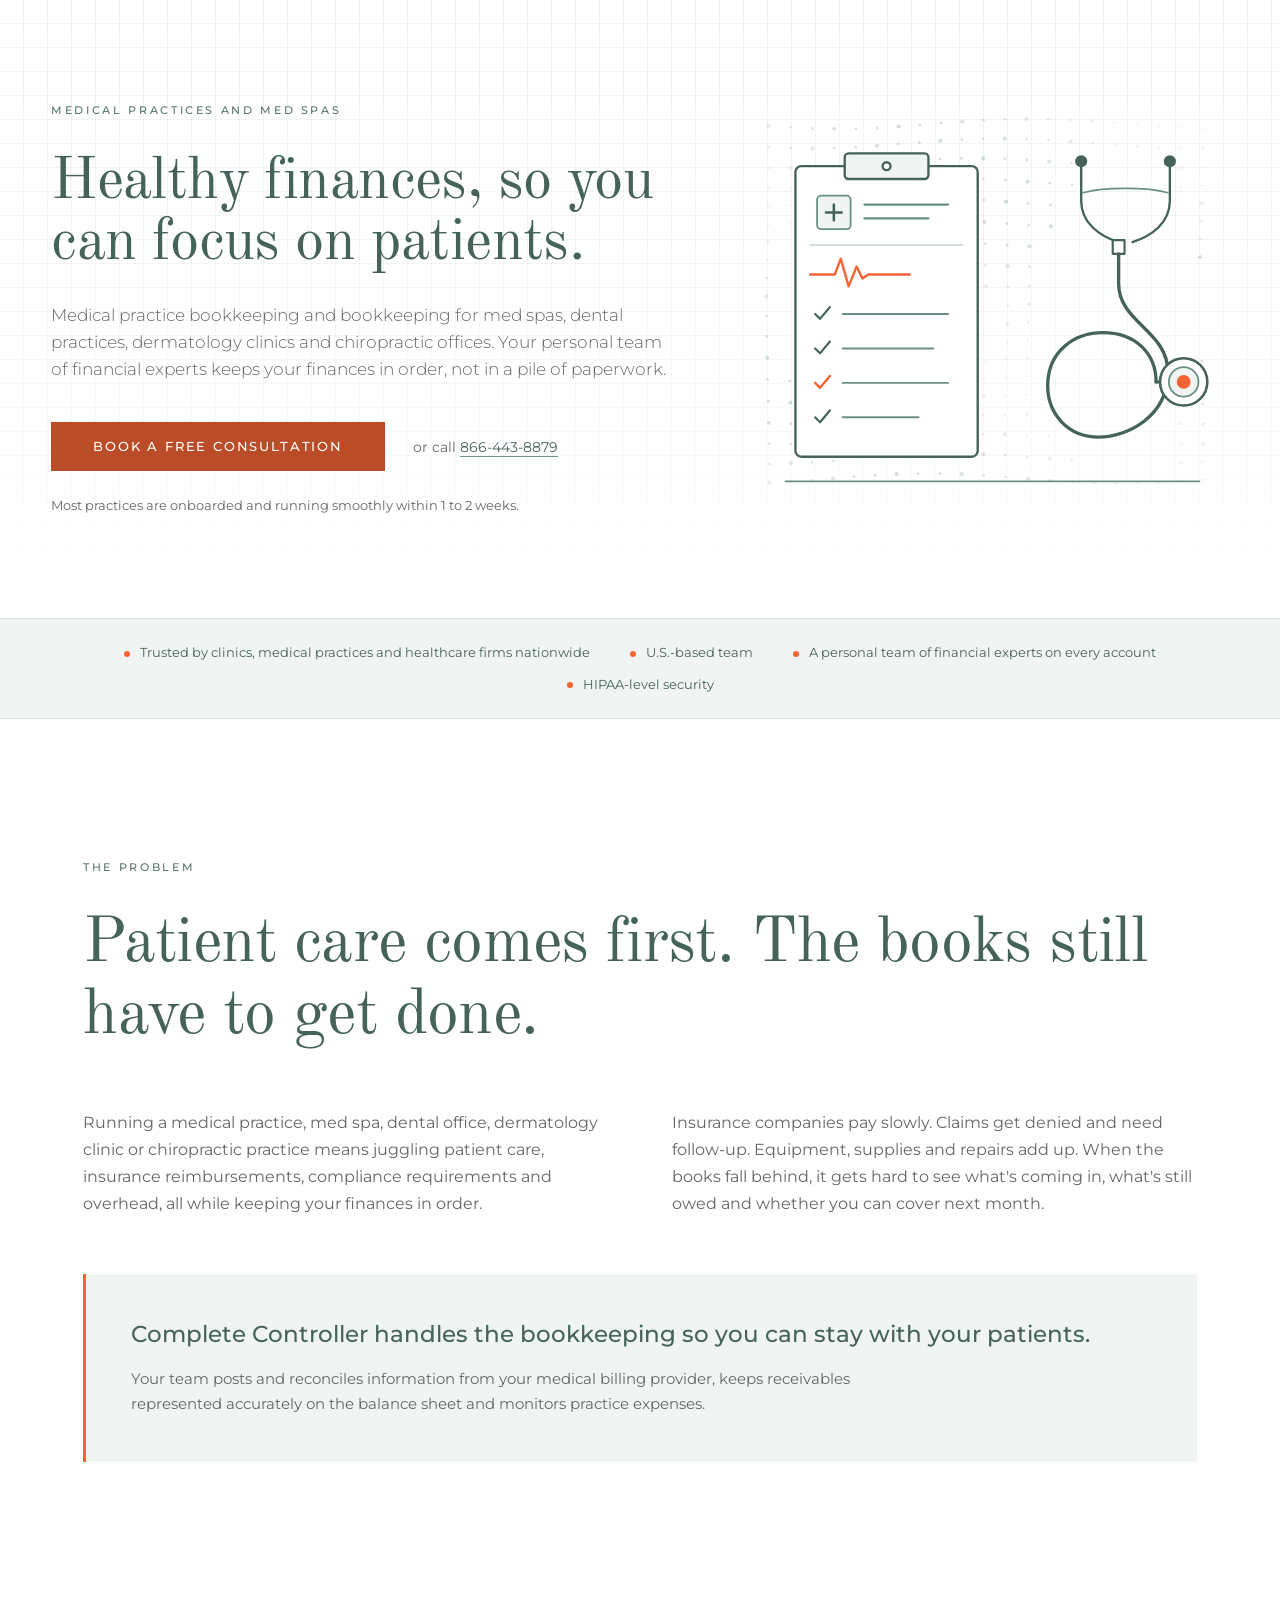
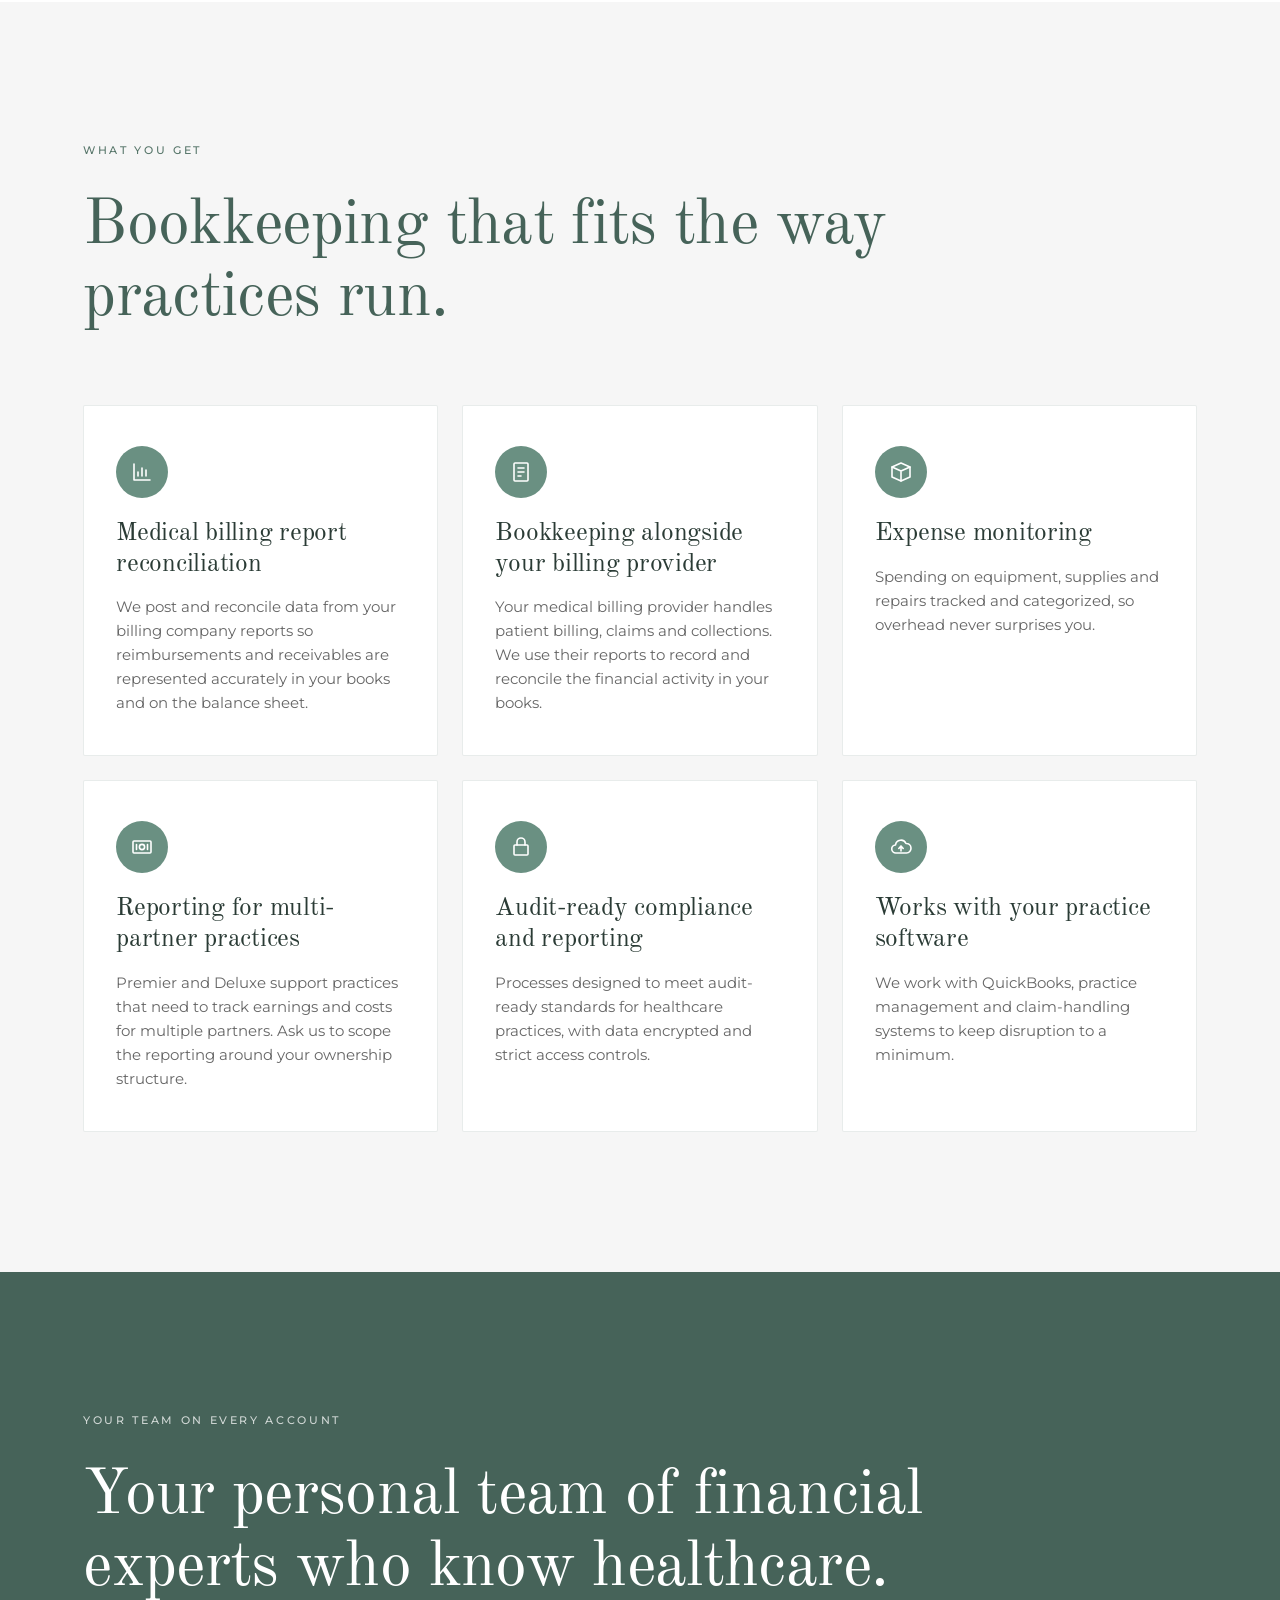
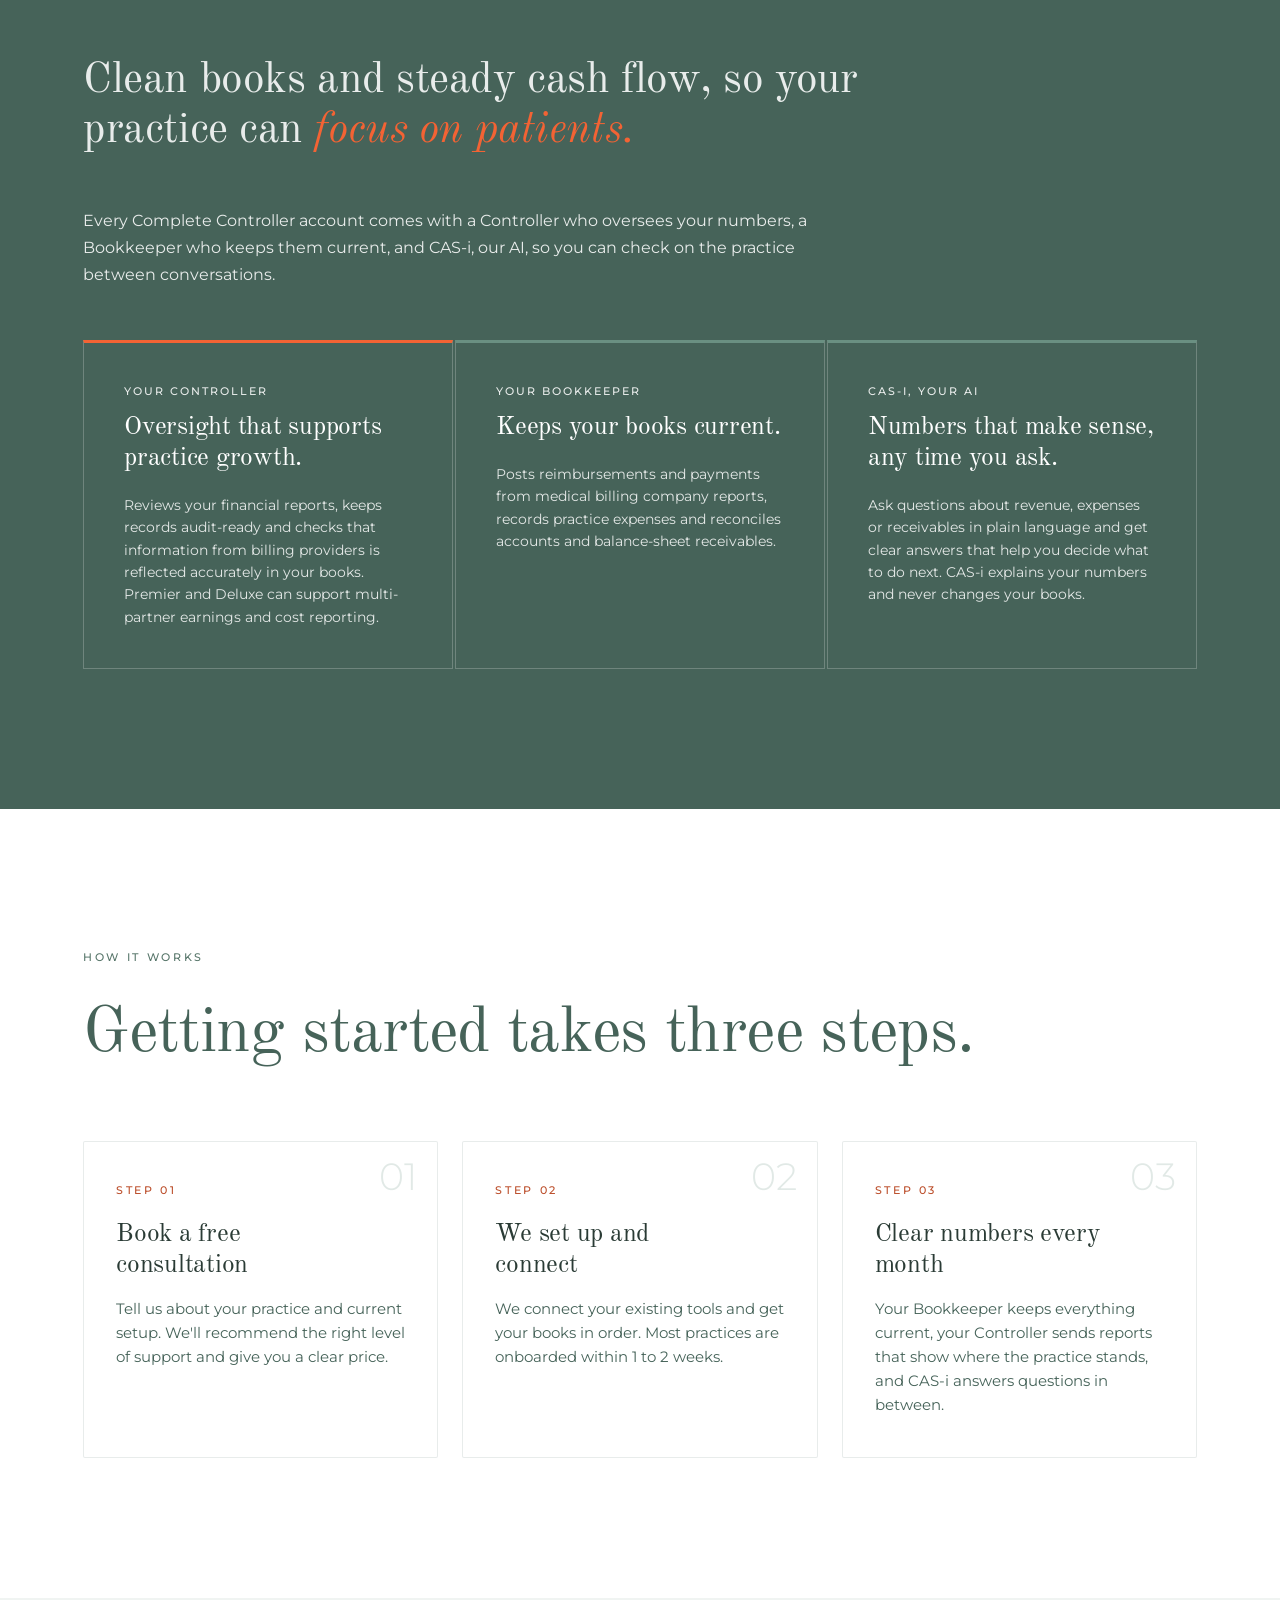
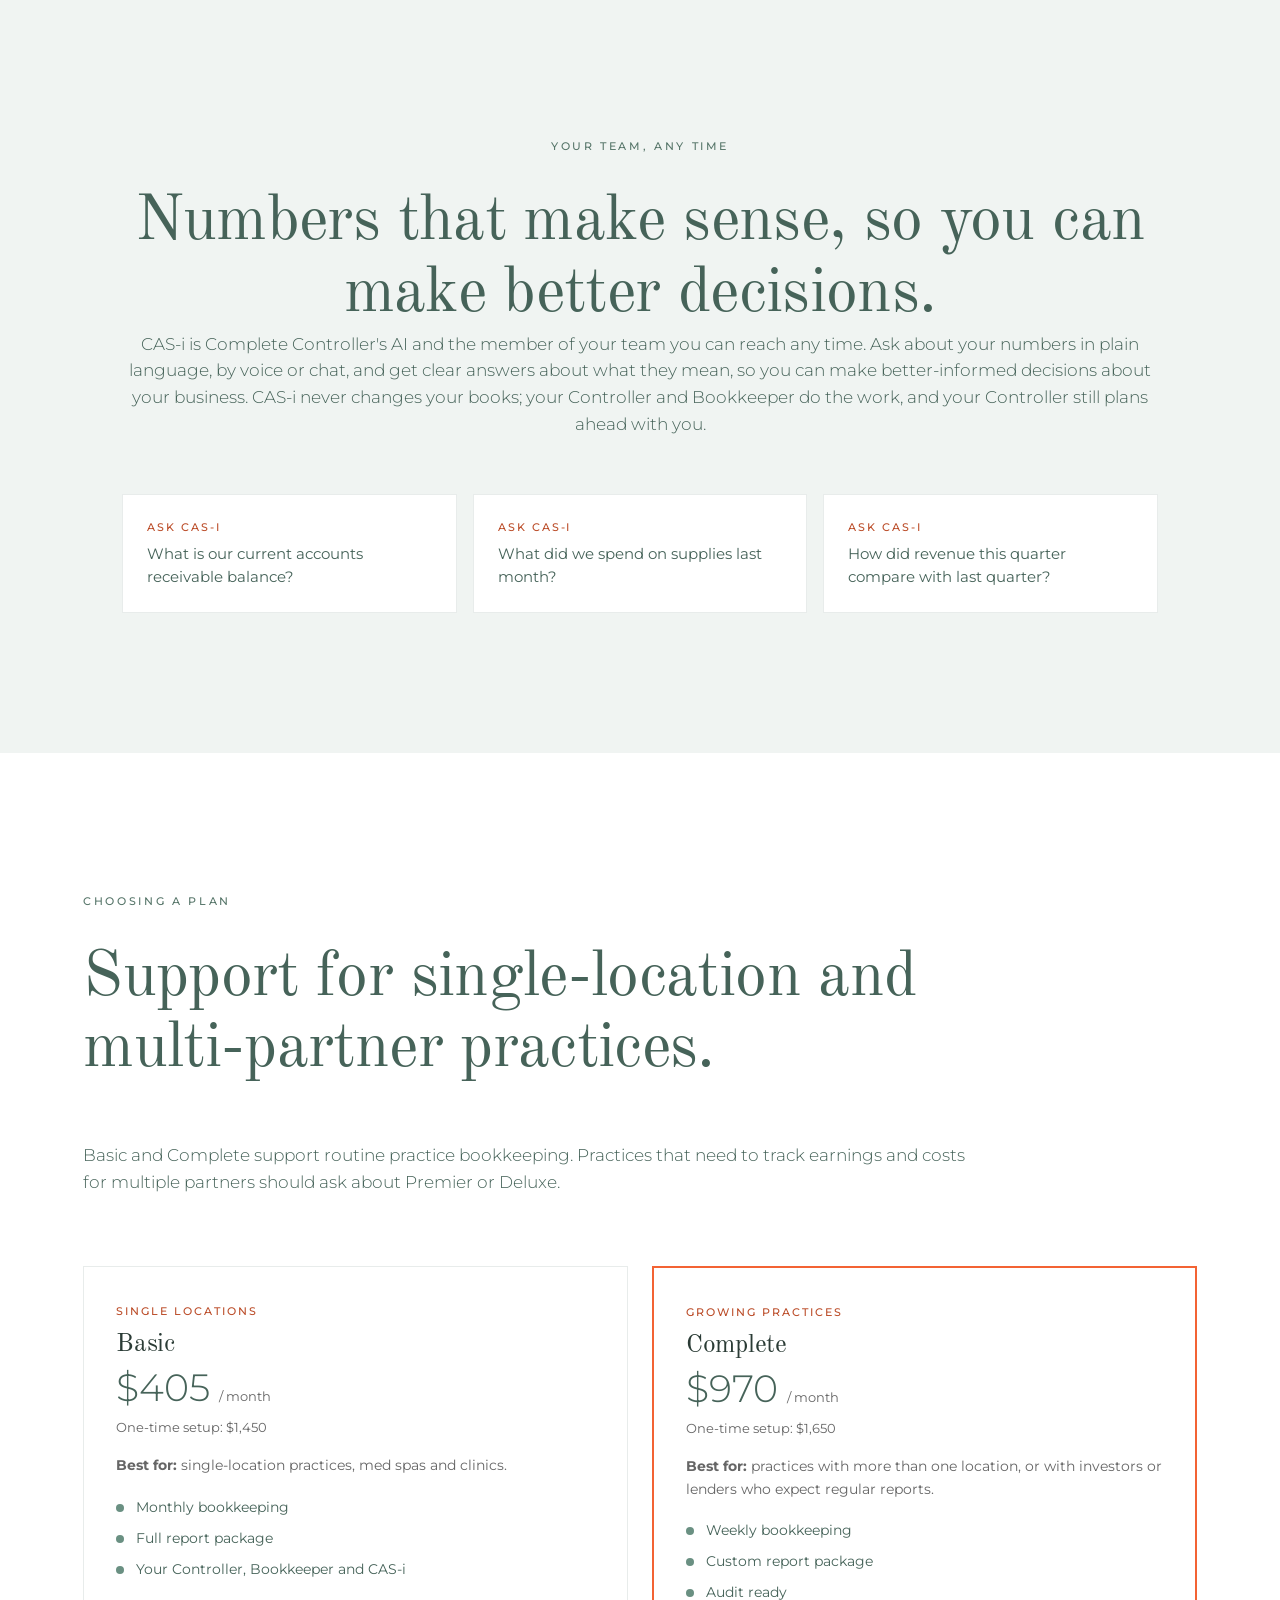
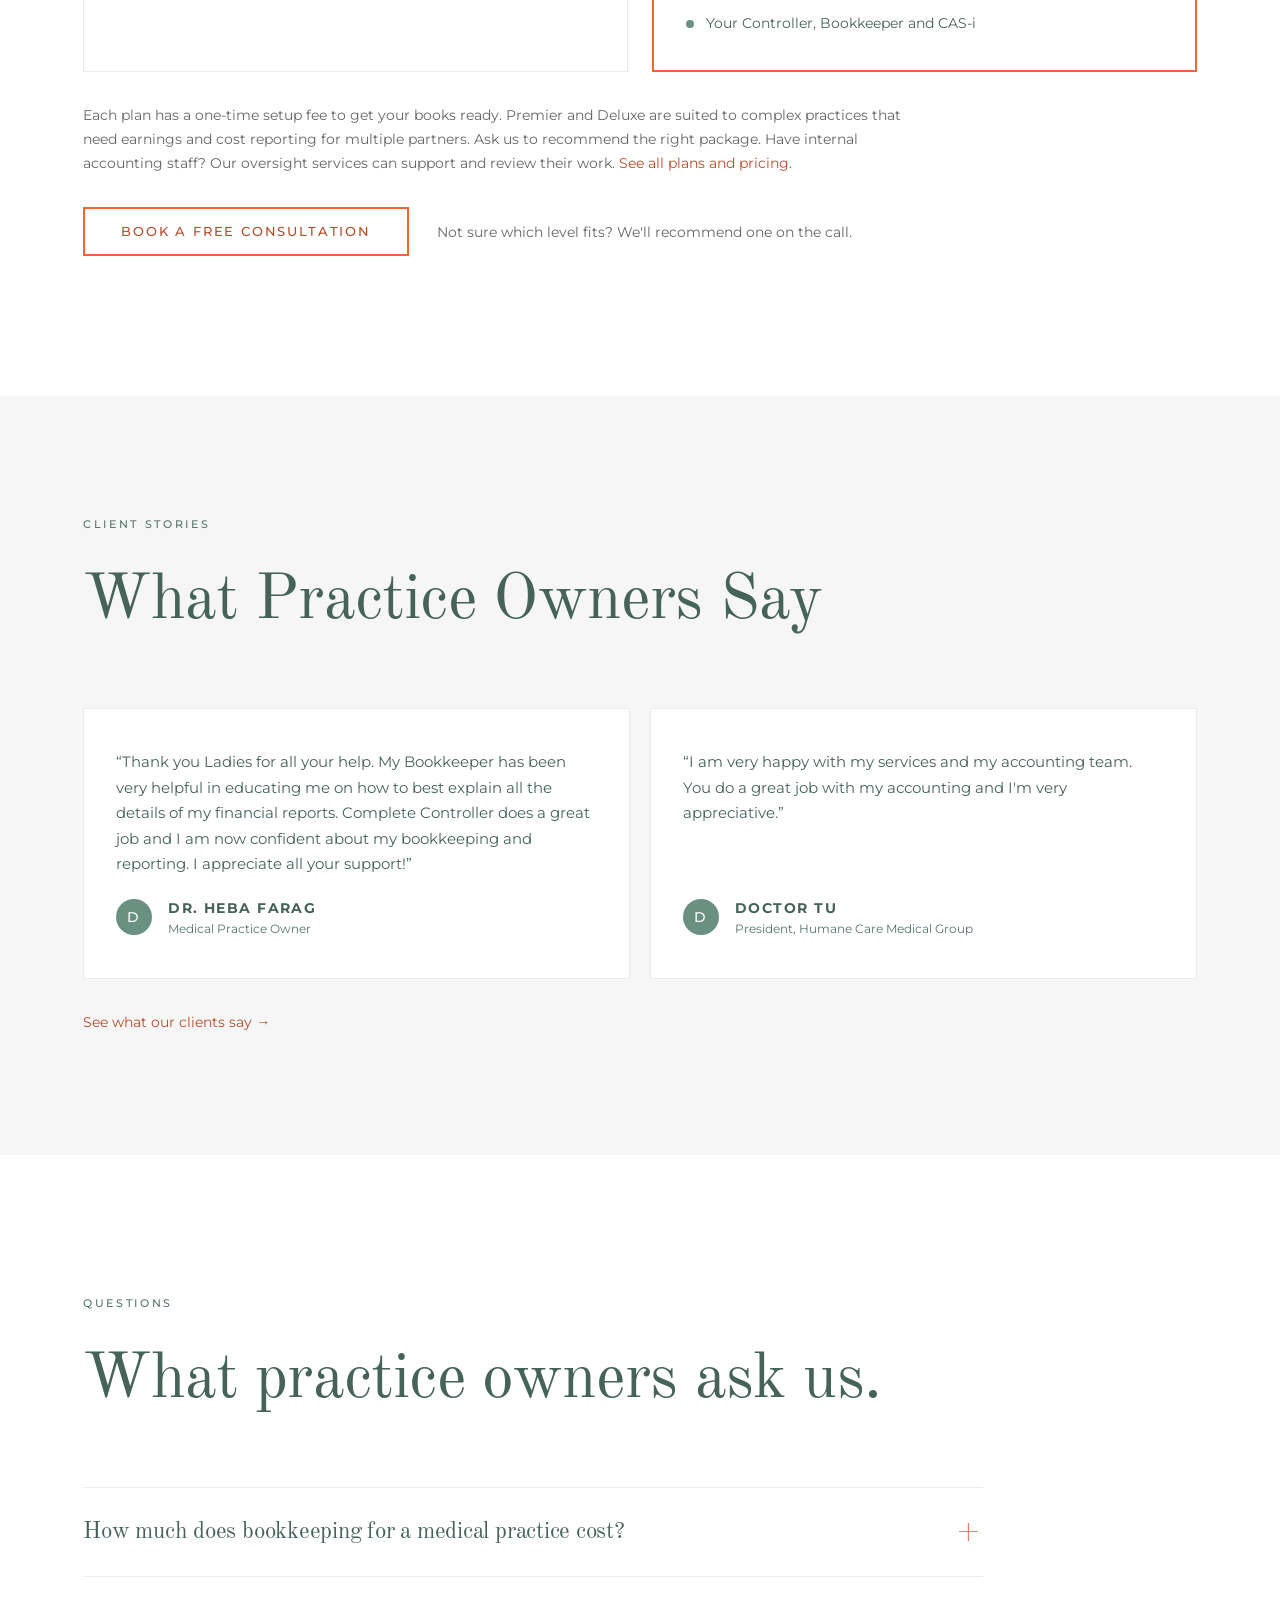
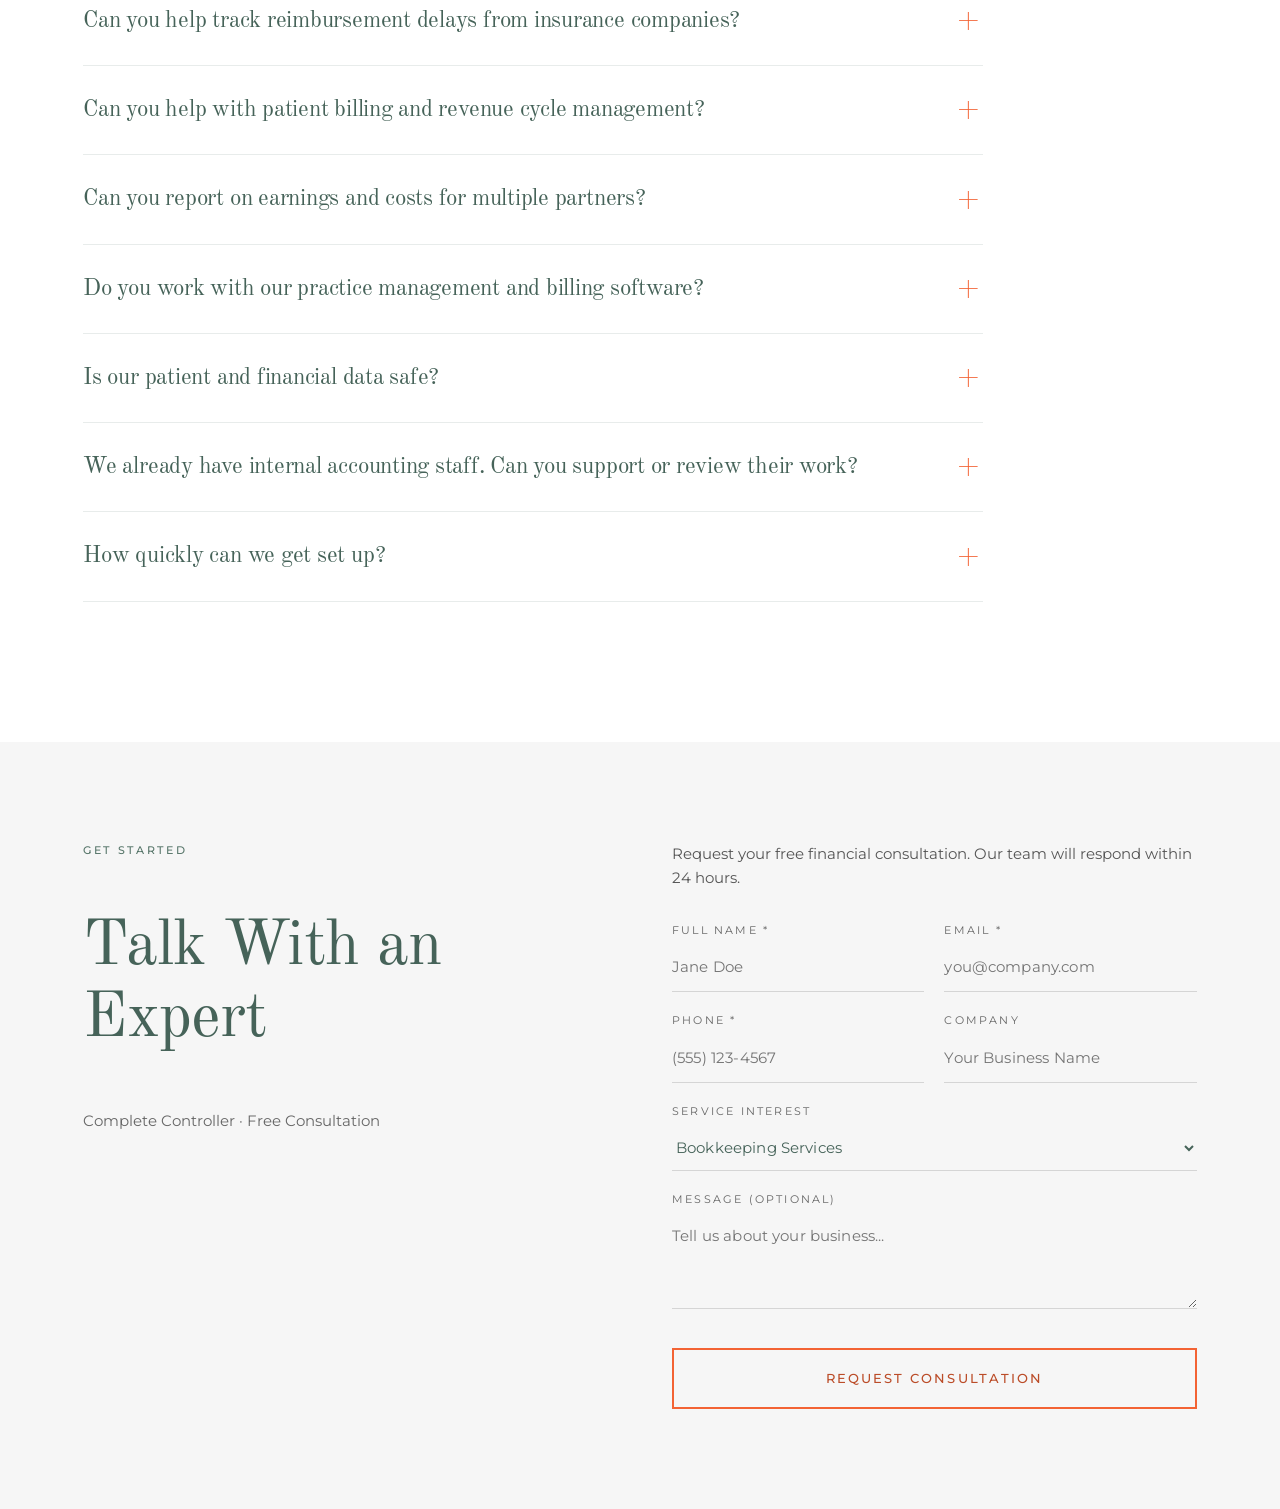
==== commit 5c8eba8e: "Fix brand fonts and isolate page assets" ====
--- a/html/index.html
+++ b/html/index.html
@@ -5,7 +5,7 @@
 <meta name="viewport" content="width=device-width, initial-scale=1">
 <title>Healthcare | Complete Controller</title>
 <meta name="description" content="Complete Controller — Healthcare.">
-<link rel="stylesheet" href="assets/css/page.css">
+<link rel="stylesheet" href="assets/css/healthcare.css">
 <style>body{margin:0}</style>
 </head>
 <body>
@@ -46,7 +46,7 @@
 </div>
 
 
-<figure class="wp-block-image size-full cc-hero-ledger__art"><img src="assets/images/industry-healthcare.svg" alt=""/></figure>
+<figure class="wp-block-image size-full cc-hero-ledger__art"><img src="assets/images/healthcare-industry-healthcare.svg" alt=""/></figure>
 
 </div>
 
@@ -689,6 +689,6 @@
 
 </div>
 </main>
-<script src="assets/js/page.js" defer></script>
+<script src="assets/js/healthcare.js" defer></script>
 </body>
 </html>
--- a/html/assets/css/healthcare.css
+++ b/html/assets/css/healthcare.css
@@ -0,0 +1,2012 @@
+#cc-html-cc-landing-healthcare :where(.is-layout-flow) > * { margin-block-start:0; margin-block-end:0; }
+/* WordPress global styles reset the browser's default body margin. */
+#cc-html-cc-landing-healthcare { margin: 0; }
+#cc-html-cc-landing-healthcare *,
+#cc-html-cc-landing-healthcare *::before,
+#cc-html-cc-landing-healthcare *::after { box-sizing: border-box; }
+@font-face{font-family:"Montserrat";font-weight:100 900;font-style:normal;font-display:swap;src:url("../fonts/healthcare-montserrat-var.woff2") format("woff2")}
+@font-face{font-family:"Old Standard TT";font-weight:400;font-style:normal;font-display:swap;src:url("../fonts/healthcare-oldstandard-400.woff2") format("woff2")}
+@font-face{font-family:"Old Standard TT";font-weight:700;font-style:normal;font-display:swap;src:url("../fonts/healthcare-oldstandard-700.woff2") format("woff2")}
+@font-face{font-family:"Old Standard TT";font-weight:400;font-style:italic;font-display:swap;src:url("../fonts/healthcare-oldstandard-400-italic.woff2") format("woff2")}
+#cc-html-cc-landing-healthcare {
+--wp--preset--color--white: #ffffff;
+--wp--preset--color--cc-light: #f6f6f6;
+--wp--preset--color--cc-tint: #f0f4f2;
+--wp--preset--color--cc-dark: #466359;
+--wp--preset--color--cc-deep: #2a3b35;
+--wp--preset--color--cc-sage: #6a9082;
+--wp--preset--color--cc-sage-ada: #567569;
+--wp--preset--color--cc-orange: #f36334;
+--wp--preset--color--cc-orange-ada: #bb4c28;
+--wp--preset--color--cc-muted: #666666;
+--wp--preset--color--cc-faint: #767676;
+--wp--preset--color--cc-hairline: #e5e7eb;
+--wp--preset--font-size--eyebrow: 11px;
+--wp--preset--font-size--btn-sm: 12px;
+--wp--preset--font-size--btn: 13px;
+--wp--preset--font-size--body: 15px;
+--wp--preset--font-size--body-lg: clamp(14px, 1.1vw, 17px);
+--wp--preset--font-size--lead: clamp(16px, 1.3vw, 18.72px);
+--wp--preset--font-size--quote: clamp(24px, 2.22vw, 32px);
+--wp--preset--font-size--card-sm: 22px;
+--wp--preset--font-size--card: clamp(20px, 1.8vw, 26px);
+--wp--preset--font-size--h2-feature: clamp(32px, 3.05vw, 44px);
+--wp--preset--font-size--h2: clamp(32px, 4.5vw, 56px);
+--wp--preset--font-size--h2-lg: clamp(36px, 4.45vw, 64px);
+--wp--preset--font-size--h1: clamp(36px, 5.5vw, 80px);
+--wp--preset--font-size--display: clamp(36px, 7vw, 96px);
+--wp--preset--font-family--montserrat: Montserrat, sans-serif;
+--wp--preset--font-family--old-standard: "Old Standard TT", serif;
+--wp--preset--spacing--10: 2px;
+--wp--preset--spacing--20: 4px;
+--wp--preset--spacing--30: 8px;
+--wp--preset--spacing--40: 12px;
+--wp--preset--spacing--50: 16px;
+--wp--preset--spacing--60: 20px;
+--wp--preset--spacing--70: 24px;
+--wp--preset--spacing--80: 32px;
+--wp--preset--spacing--90: 40px;
+--wp--preset--spacing--100: 48px;
+--wp--preset--spacing--110: 56px;
+--wp--preset--spacing--120: 64px;
+--wp--preset--spacing--130: clamp(48px, 5.5vw, 80px);
+--wp--preset--spacing--140: clamp(64px, 8.3vw, 120px);
+--wp--preset--spacing--150: clamp(72px, 9.7vw, 140px);
+}
+#cc-html-cc-landing-healthcare .has-white-color {color:var(--wp--preset--color--white) !important}
+#cc-html-cc-landing-healthcare .has-white-background-color {background-color:var(--wp--preset--color--white) !important}
+#cc-html-cc-landing-healthcare .has-cc-light-color {color:var(--wp--preset--color--cc-light) !important}
+#cc-html-cc-landing-healthcare .has-cc-light-background-color {background-color:var(--wp--preset--color--cc-light) !important}
+#cc-html-cc-landing-healthcare .has-cc-tint-color {color:var(--wp--preset--color--cc-tint) !important}
+#cc-html-cc-landing-healthcare .has-cc-tint-background-color {background-color:var(--wp--preset--color--cc-tint) !important}
+#cc-html-cc-landing-healthcare .has-cc-dark-color {color:var(--wp--preset--color--cc-dark) !important}
+#cc-html-cc-landing-healthcare .has-cc-dark-background-color {background-color:var(--wp--preset--color--cc-dark) !important}
+#cc-html-cc-landing-healthcare .has-cc-deep-color {color:var(--wp--preset--color--cc-deep) !important}
+#cc-html-cc-landing-healthcare .has-cc-deep-background-color {background-color:var(--wp--preset--color--cc-deep) !important}
+#cc-html-cc-landing-healthcare .has-cc-sage-color {color:var(--wp--preset--color--cc-sage) !important}
+#cc-html-cc-landing-healthcare .has-cc-sage-background-color {background-color:var(--wp--preset--color--cc-sage) !important}
+#cc-html-cc-landing-healthcare .has-cc-sage-ada-color {color:var(--wp--preset--color--cc-sage-ada) !important}
+#cc-html-cc-landing-healthcare .has-cc-sage-ada-background-color {background-color:var(--wp--preset--color--cc-sage-ada) !important}
+#cc-html-cc-landing-healthcare .has-cc-orange-color {color:var(--wp--preset--color--cc-orange) !important}
+#cc-html-cc-landing-healthcare .has-cc-orange-background-color {background-color:var(--wp--preset--color--cc-orange) !important}
+#cc-html-cc-landing-healthcare .has-cc-orange-ada-color {color:var(--wp--preset--color--cc-orange-ada) !important}
+#cc-html-cc-landing-healthcare .has-cc-orange-ada-background-color {background-color:var(--wp--preset--color--cc-orange-ada) !important}
+#cc-html-cc-landing-healthcare .has-cc-muted-color {color:var(--wp--preset--color--cc-muted) !important}
+#cc-html-cc-landing-healthcare .has-cc-muted-background-color {background-color:var(--wp--preset--color--cc-muted) !important}
+#cc-html-cc-landing-healthcare .has-cc-faint-color {color:var(--wp--preset--color--cc-faint) !important}
+#cc-html-cc-landing-healthcare .has-cc-faint-background-color {background-color:var(--wp--preset--color--cc-faint) !important}
+#cc-html-cc-landing-healthcare .has-cc-hairline-color {color:var(--wp--preset--color--cc-hairline) !important}
+#cc-html-cc-landing-healthcare .has-cc-hairline-background-color {background-color:var(--wp--preset--color--cc-hairline) !important}
+#cc-html-cc-landing-healthcare .has-eyebrow-font-size {font-size:var(--wp--preset--font-size--eyebrow) !important}
+#cc-html-cc-landing-healthcare .has-btn-sm-font-size {font-size:var(--wp--preset--font-size--btn-sm) !important}
+#cc-html-cc-landing-healthcare .has-btn-font-size {font-size:var(--wp--preset--font-size--btn) !important}
+#cc-html-cc-landing-healthcare .has-body-font-size {font-size:var(--wp--preset--font-size--body) !important}
+#cc-html-cc-landing-healthcare .has-body-lg-font-size {font-size:var(--wp--preset--font-size--body-lg) !important}
+#cc-html-cc-landing-healthcare .has-lead-font-size {font-size:var(--wp--preset--font-size--lead) !important}
+#cc-html-cc-landing-healthcare .has-quote-font-size {font-size:var(--wp--preset--font-size--quote) !important}
+#cc-html-cc-landing-healthcare .has-card-sm-font-size {font-size:var(--wp--preset--font-size--card-sm) !important}
+#cc-html-cc-landing-healthcare .has-card-font-size {font-size:var(--wp--preset--font-size--card) !important}
+#cc-html-cc-landing-healthcare .has-h-2-feature-font-size {font-size:var(--wp--preset--font-size--h2-feature) !important}
+#cc-html-cc-landing-healthcare .has-h-2-font-size {font-size:var(--wp--preset--font-size--h2) !important}
+#cc-html-cc-landing-healthcare .has-h-2-lg-font-size {font-size:var(--wp--preset--font-size--h2-lg) !important}
+#cc-html-cc-landing-healthcare .has-h-1-font-size {font-size:var(--wp--preset--font-size--h1) !important}
+#cc-html-cc-landing-healthcare .has-display-font-size {font-size:var(--wp--preset--font-size--display) !important}
+#cc-html-cc-landing-healthcare .has-montserrat-font-family {font-family:var(--wp--preset--font-family--montserrat) !important}
+#cc-html-cc-landing-healthcare .has-old-standard-font-family {font-family:var(--wp--preset--font-family--old-standard) !important}
+#cc-html-cc-landing-healthcare {font-family:var(--wp--preset--font-family--montserrat);font-size:var(--wp--preset--font-size--body);font-weight:400;line-height:1.6;color:var(--wp--preset--color--cc-dark);background-color:var(--wp--preset--color--white);padding-top:0;padding-right:0;padding-bottom:0;padding-left:0}
+#cc-html-cc-landing-healthcare h1,
+#cc-html-cc-landing-healthcare h2,
+#cc-html-cc-landing-healthcare h3,
+#cc-html-cc-landing-healthcare h4,
+#cc-html-cc-landing-healthcare h5,
+#cc-html-cc-landing-healthcare h6 {font-family:var(--wp--preset--font-family--montserrat);font-weight:300;color:var(--wp--preset--color--cc-dark)}
+#cc-html-cc-landing-healthcare h1 {font-size:var(--wp--preset--font-size--h1);font-weight:400;line-height:1.05;letter-spacing:-0.02em}
+#cc-html-cc-landing-healthcare h2 {font-size:var(--wp--preset--font-size--h2);font-weight:300;line-height:1.2;letter-spacing:-0.01em}
+#cc-html-cc-landing-healthcare h3 {font-size:var(--wp--preset--font-size--card);font-weight:300;line-height:1.25;letter-spacing:-0.02em;color:var(--wp--preset--color--cc-deep)}
+#cc-html-cc-landing-healthcare h4 {font-size:var(--wp--preset--font-size--card-sm);font-weight:500;line-height:1.3;letter-spacing:-0.01em}
+#cc-html-cc-landing-healthcare h5 {font-family:var(--wp--preset--font-family--montserrat);font-size:var(--wp--preset--font-size--btn);font-weight:500;line-height:1.6;letter-spacing:0.14em;text-transform:uppercase}
+#cc-html-cc-landing-healthcare h6 {font-family:var(--wp--preset--font-family--montserrat);font-size:var(--wp--preset--font-size--eyebrow);font-weight:500;line-height:1.6;letter-spacing:0.24em;text-transform:uppercase;color:var(--wp--preset--color--cc-sage)}
+#cc-html-cc-landing-healthcare a:where(:not(.wp-element-button)) {text-decoration:none;color:var(--wp--preset--color--cc-orange-ada)}
+#cc-html-cc-landing-healthcare .wp-element-button,
+#cc-html-cc-landing-healthcare .wp-block-button__link {font-family:var(--wp--preset--font-family--montserrat);font-size:var(--wp--preset--font-size--btn);font-weight:500;line-height:1;letter-spacing:0.14em;text-transform:uppercase;color:var(--wp--preset--color--white);background-color:var(--wp--preset--color--cc-orange-ada);padding-top:16px;padding-right:40px;padding-bottom:16px;padding-left:40px;border-radius:0px;border-width:2px;border-style:solid;border-color:var(--wp--preset--color--cc-orange-ada)}
+#cc-html-cc-landing-healthcare .wp-block-paragraph {line-height:1.6}
+#cc-html-cc-landing-healthcare .wp-block-separator {color:var(--wp--preset--color--cc-hairline)}
+#cc-html-cc-landing-healthcare .wp-block-image {border-radius:0px}
+#cc-html-cc-landing-healthcare .wp-block-quote {font-family:var(--wp--preset--font-family--old-standard);font-size:var(--wp--preset--font-size--quote);font-weight:400}
+#cc-html-cc-landing-healthcare :where(.is-layout-flow) > * { margin-block-start: 0; margin-block-end: 0; }
+/**
+ * Complete Controller Modern — component layer.
+ *
+ * theme.json owns tokens (colour, type scale, spacing presets). This file owns the
+ * handful of component behaviours core blocks cannot express: button variants,
+ * hairline tile grids, the eyebrow rule, scroll-reveal and the stat counters.
+ *
+ * Every measurement here was read off completecontroller.com's computed styles.
+ * Changing a number changes the design — prefer editing theme.json first.
+ */
+#cc-html-cc-landing-healthcare {
+	/* Section padding. The reference holds a flat 140px at every width, which is
+	   disproportionate on a phone; these clamps match it at desktop and relax
+	   below. The desktop ceilings were raised above the reference deliberately —
+	   the client asked for more air between sections. */
+	--cc-section-pad: clamp(80px, 9.72vw, 140px);
+	--cc-section-pad-tight: clamp(72px, 8.33vw, 120px);
+	--cc-section-pad-sm: clamp(64px, 6.67vw, 96px);
+
+	/* Internal vertical rhythm. Measuring the reference showed its sections run
+	   200–600px taller than a naive rebuild, and almost none of that is outer
+	   padding — it is the space between an eyebrow, its heading, and the content
+	   below. These three values are what make a section feel unhurried. */
+	--cc-rhythm-eyebrow: 32px;
+	--cc-rhythm-head: clamp(48px, 5.5vw, 80px);
+	--cc-rhythm-block: clamp(40px, 4.4vw, 64px);
+
+	--cc-gutter: clamp(20px, 4vw, 76px);
+	--cc-max: 1400px;
+	--cc-hairline: rgba(70, 99, 89, 0.12);
+	--cc-ease: cubic-bezier(0.16, 1, 0.3, 1);
+
+	/* Solid buttons fill with cc-orange-ada (#bb4c28), not brand orange (#f36334).
+	   White 13px label on brand orange measures 3.16:1, below the 4.5:1 WCAG AA
+	   requires at that size; the darker fill measures 5.03:1. It reads as a shade
+	   of the same colour, not a different one.
+
+	   The hex here must match theme.json's cc-orange-ada preset, which is the
+	   authority — this comment previously named a colour the theme never used.
+
+	   Brand orange is unchanged everywhere it is safe: outline button text and
+	   borders, the manifesto accent, tile figures and rules. The "Brand Orange
+	   CTA" style variation restores it on solid buttons if that is ever wanted. */
+	--cc-btn-fill: var(--wp--preset--color--cc-orange-ada);
+	--cc-btn-fill-hover: #a8431f;
+}
+/* ---------------------------------------------------------------- layout -- */
+#cc-html-cc-landing-healthcare .cc-section {
+	padding-block: var(--cc-section-pad);
+	padding-inline: var(--cc-gutter);
+}
+#cc-html-cc-landing-healthcare .cc-section--tight { padding-block: var(--cc-section-pad-tight); }
+#cc-html-cc-landing-healthcare .cc-section--sm { padding-block: var(--cc-section-pad-sm); }
+#cc-html-cc-landing-healthcare .cc-section--flush-top { padding-top: 0; }
+#cc-html-cc-landing-healthcare .cc-section--flush-bottom { padding-bottom: 0; }
+/* Inner measure. Patterns nest this inside .cc-section. */
+#cc-html-cc-landing-healthcare .cc-container {
+	width: 100%;
+	max-width: var(--cc-max);
+	margin-inline: auto;
+}
+#cc-html-cc-landing-healthcare .cc-measure { max-width: 900px; }
+#cc-html-cc-landing-healthcare .cc-measure--narrow { max-width: 700px; }
+#cc-html-cc-landing-healthcare .cc-measure--wide { max-width: 1100px; }
+#cc-html-cc-landing-healthcare .cc-center { text-align: center; margin-inline: auto; }
+/* The eyebrow + heading + intro block that opens most sections. Separating it
+   from the content below with one shared value is what keeps the rhythm even
+   across every pattern, rather than each one carrying its own margin. */
+#cc-html-cc-landing-healthcare .cc-section-head { margin-bottom: var(--cc-rhythm-head); }
+#cc-html-cc-landing-healthcare .cc-section-head > :last-child { margin-bottom: 0; }
+#cc-html-cc-landing-healthcare .cc-section-head h2 + p,
+#cc-html-cc-landing-healthcare .cc-section-head h2 + .cc-lead { margin-top: var(--cc-rhythm-block); }
+/* Trailing actions sit as far below the content as the head sits above it. */
+#cc-html-cc-landing-healthcare .cc-section-foot { margin-top: var(--cc-rhythm-head); }
+/* ------------------------------------------------------------ typography -- */
+/* THE UTILITIES BELOW USE A DOUBLED CLASS SELECTOR ON PURPOSE.
+ *
+ * `.cc-eyebrow` alone is specificity (0,1,0) and loses to any ambient context
+ * rule of the form `.cc-card p` or `.cc-hero p`, which are (0,1,1). That has
+ * already caused three separate bugs: eyebrows resized inside heroes, a lead
+ * paragraph rendered white-on-white, and an eyebrow blown up to body size
+ * inside a card.
+ *
+ * Doubling the class makes them (0,2,0), so an explicitly applied utility always
+ * beats an ambient context rule — which is what an author means when they add
+ * the class. Guarded by tools/check-utilities.js.
+ */
+/* Eyebrows use cc-sage-ada (#567569), not the brand cc-sage (#6a9082).
+   At 11px the brand sage measures 3.19–3.54:1 against the theme's light
+   backgrounds — below the 4.5:1 WCAG AA needs for text this size. The accessible
+   sage is the same hue darkened 19% and clears 4.57:1 on every light surface.
+   Brand sage is still correct for large text, rules and decorative fills. */
+#cc-html-cc-landing-healthcare .cc-eyebrow.cc-eyebrow {
+	font-family: var(--wp--preset--font-family--montserrat);
+	font-size: 11px;
+	font-weight: 500;
+	line-height: 1.6;
+	letter-spacing: 0.24em;
+	text-transform: uppercase;
+	color: var(--wp--preset--color--cc-sage-ada);
+	margin: 0 0 var(--cc-rhythm-eyebrow);
+}
+/* 0.75 not 0.65 — 0.65 white over #466359 is 3.84:1 and fails AA.
+   The photographic hero is dark too but carries no .cc-section--dark, so it
+   needs naming here or its eyebrow renders dark sage on dark green (2.33:1). */
+#cc-html-cc-landing-healthcare .cc-section--dark .cc-eyebrow,
+#cc-html-cc-landing-healthcare .cc-hero:not(.cc-hero--light) .cc-eyebrow { color: rgba(255, 255, 255, 0.75); }
+/* The thin orange rule that sits above the manifesto pull-quote. */
+#cc-html-cc-landing-healthcare .cc-rule::before {
+	content: "";
+	display: block;
+	width: 1px;
+	height: 110px;
+	margin: 0 auto 48px;
+	background: var(--wp--preset--color--cc-orange);
+}
+#cc-html-cc-landing-healthcare .cc-rule--left::before { margin-inline: 0; }
+#cc-html-cc-landing-healthcare .cc-serif {
+	font-family: var(--wp--preset--font-family--old-standard);
+	font-weight: 300;
+	font-size: var(--wp--preset--font-size--display);
+	line-height: 1.1;
+	letter-spacing: -0.02em;
+}
+#cc-html-cc-landing-healthcare .cc-serif em { font-style: italic; }
+#cc-html-cc-landing-healthcare .cc-serif .cc-accent { color: var(--wp--preset--color--cc-orange); font-style: italic; }
+#cc-html-cc-landing-healthcare .cc-lead.cc-lead {
+	font-size: var(--wp--preset--font-size--lead);
+	font-weight: 300;
+	line-height: 1.6;
+}
+#cc-html-cc-landing-healthcare .cc-body.cc-body { font-size: 15px; line-height: 1.6; color: var(--wp--preset--color--cc-muted); }
+/* Dark sections invert text colour for every descendant that inherits.
+   The utility overrides are named explicitly: now that the utilities are (0,2,0),
+   a plain `.cc-section--dark p` rule would lose to them and leave muted grey
+   body copy sitting on dark green. */
+#cc-html-cc-landing-healthcare .cc-section--dark,
+#cc-html-cc-landing-healthcare .cc-section--dark :is(h1, h2, h3, h4, h5, h6) { color: #fff; }
+#cc-html-cc-landing-healthcare .cc-section--dark p,
+#cc-html-cc-landing-healthcare .cc-section--dark .cc-body.cc-body,
+#cc-html-cc-landing-healthcare .cc-section--dark .cc-lead.cc-lead { color: rgba(255, 255, 255, 0.88); }
+/* -------------------------------------------------------------- buttons -- */
+/* WordPress puts a block's className on the button's WRAPPER <div>, never on
+   the <a> inside it. Styling therefore has to reach the link through the
+   wrapper, which is what every rule below does.
+
+   Do NOT "fix" this by also writing cc-btn onto the <a> in pattern markup.
+   core/button's save() emits exactly `wp-block-button__link wp-element-button`
+   on the anchor, so any extra class there makes the stored HTML differ from the
+   regenerated HTML, and Gutenberg flags the block in the editor as "Block
+   contains unexpected or invalid content" with an Attempt recovery button.
+   Recovery then silently strips the class, so the styling was never reliable
+   either. Selecting through the wrapper keeps markup canonical AND styled.
+
+   The child selector also matches pages saved under the old markup, where the
+   <a> still carries cc-btn — those keep rendering correctly without a rebuild. */
+#cc-html-cc-landing-healthcare .wp-block-button.cc-btn > .wp-block-button__link {
+	display: inline-block;
+	font-family: var(--wp--preset--font-family--montserrat);
+	font-size: 13px;
+	font-weight: 500;
+	line-height: 1;
+	letter-spacing: 0.14em;
+	text-transform: uppercase;
+	text-decoration: none;
+	border-radius: 0;
+	padding: 16px 40px;
+	border: 2px solid var(--cc-btn-fill);
+	background: var(--cc-btn-fill);
+	color: #fff;
+	transition: background-color 0.25s var(--cc-ease), color 0.25s var(--cc-ease),
+		border-color 0.25s var(--cc-ease);
+}
+#cc-html-cc-landing-healthcare .wp-block-button.cc-btn > .wp-block-button__link:hover {
+	background: var(--cc-btn-fill-hover);
+	border-color: var(--cc-btn-fill-hover);
+	color: #fff;
+}
+/* Outline label is text on white, so it needs the accessible orange too —
+   brand orange on white is the same failing 3.16:1. The border may stay brand
+   orange: a border is a UI boundary, judged at 3:1, which it clears. */
+#cc-html-cc-landing-healthcare .wp-block-button.cc-btn--outline > .wp-block-button__link {
+	background: transparent;
+	color: var(--wp--preset--color--cc-orange-ada);
+	border-color: var(--wp--preset--color--cc-orange);
+	padding: 16px 36px;
+}
+#cc-html-cc-landing-healthcare .wp-block-button.cc-btn--outline > .wp-block-button__link:hover {
+	background: var(--cc-btn-fill);
+	color: #fff;
+}
+/* Ghost sits on dark sections and photographic heroes. */
+#cc-html-cc-landing-healthcare .wp-block-button.cc-btn--ghost > .wp-block-button__link {
+	background: transparent;
+	color: rgba(255, 255, 255, 0.8);
+	border: 1px solid rgba(255, 255, 255, 0.3);
+}
+#cc-html-cc-landing-healthcare .wp-block-button.cc-btn--ghost > .wp-block-button__link:hover {
+	background: rgba(255, 255, 255, 0.08);
+	border-color: rgba(255, 255, 255, 0.6);
+	color: #fff;
+}
+#cc-html-cc-landing-healthcare .wp-block-button.cc-btn--sm > .wp-block-button__link {
+	font-size: 12px;
+	letter-spacing: 0.14em;
+	padding: 10px 24px;
+	border-width: 1px;
+}
+/* ---------------------------------------------------------------- cards -- */
+#cc-html-cc-landing-healthcare .cc-card {
+	display: block;
+	background: #fff;
+	border: 1px solid var(--cc-hairline);
+	border-radius: 2px;
+	padding: 40px 32px;
+	height: 100%;
+	text-decoration: none;
+	transition: border-color 0.3s var(--cc-ease), transform 0.3s var(--cc-ease);
+}
+#cc-html-cc-landing-healthcare a.cc-card:hover { border-color: var(--wp--preset--color--cc-sage); transform: translateY(-2px); }
+#cc-html-cc-landing-healthcare .cc-card h3,
+#cc-html-cc-landing-healthcare .cc-card h4 { margin: 0 0 16px; }
+#cc-html-cc-landing-healthcare .cc-card p { margin: 0; font-size: 15px; line-height: 1.6; color: var(--wp--preset--color--cc-muted); }
+#cc-html-cc-landing-healthcare .cc-card--plain { border-color: var(--cc-hairline); padding: 32px; }
+/* -------------------------------------------------------------- grids ---- */
+#cc-html-cc-landing-healthcare .cc-grid { display: grid; gap: 24px; }
+#cc-html-cc-landing-healthcare .cc-grid--2 { grid-template-columns: repeat(2, minmax(0, 1fr)); }
+#cc-html-cc-landing-healthcare .cc-grid--3 { grid-template-columns: repeat(3, minmax(0, 1fr)); }
+#cc-html-cc-landing-healthcare .cc-grid--4 { grid-template-columns: repeat(4, minmax(0, 1fr)); }
+#cc-html-cc-landing-healthcare .cc-grid--prose { grid-template-columns: repeat(2, minmax(0, 1fr)); gap: 40px 64px; }
+#cc-html-cc-landing-healthcare .cc-grid--quotes { grid-template-columns: repeat(3, minmax(0, 1fr)); gap: 20px; }
+/* Hairline grids: a 2px gap over 1px borders reads as a single ruled table.
+   This is the signature of the case-study, model and stat blocks. */
+#cc-html-cc-landing-healthcare .cc-grid--hairline { gap: 2px; }
+#cc-html-cc-landing-healthcare .cc-grid--hairline > * { border: 1px solid var(--wp--preset--color--cc-dark); border-radius: 0; }
+#cc-html-cc-landing-healthcare .cc-section--dark .cc-grid--hairline > * { border-color: rgba(255, 255, 255, 0.22); }
+@media (max-width: 1024px) {#cc-html-cc-landing-healthcare .cc-grid--4 { grid-template-columns: repeat(2, minmax(0, 1fr)); }
+#cc-html-cc-landing-healthcare .cc-grid--quotes { grid-template-columns: repeat(2, minmax(0, 1fr)); }}
+@media (max-width: 782px) {#cc-html-cc-landing-healthcare .cc-grid--2,
+#cc-html-cc-landing-healthcare .cc-grid--3,
+#cc-html-cc-landing-healthcare .cc-grid--4,
+#cc-html-cc-landing-healthcare .cc-grid--prose,
+#cc-html-cc-landing-healthcare .cc-grid--quotes { grid-template-columns: minmax(0, 1fr); }}
+/* --------------------------------------------------------------- tiles --- */
+#cc-html-cc-landing-healthcare .cc-tile {
+	background: #fff;
+	padding: 40px;
+	display: flex;
+	flex-direction: column;
+	gap: 12px;
+	min-height: 100%;
+}
+#cc-html-cc-landing-healthcare .cc-tile__meta {
+	font-size: 11px;
+	font-weight: 500;
+	letter-spacing: 0.18em;
+	text-transform: uppercase;
+	color: var(--wp--preset--color--cc-sage-ada);
+}
+#cc-html-cc-landing-healthcare .cc-tile__figure {
+	font-family: var(--wp--preset--font-family--montserrat);
+	font-size: clamp(32px, 3.05vw, 44px);
+	font-weight: 300;
+	line-height: 1.1;
+	color: var(--wp--preset--color--cc-orange);
+	margin-top: auto;
+}
+#cc-html-cc-landing-healthcare .cc-section--dark .cc-tile { background: transparent; }
+/* Linked tiles — the case study grid. The whole tile is one anchor, so the
+   photograph, the title and the figure are all part of the same target. */
+#cc-html-cc-landing-healthcare .cc-tile--linked {
+	display: flex;
+	flex-direction: column;
+	gap: 0;
+	padding: 0;
+	text-decoration: none;
+	color: inherit;
+	overflow: hidden;
+	transition: background-color 0.3s var(--cc-ease);
+}
+#cc-html-cc-landing-healthcare .cc-tile__media {
+	display: block;
+	aspect-ratio: 16 / 9;
+	overflow: hidden;
+	background: var(--wp--preset--color--cc-deep);
+}
+#cc-html-cc-landing-healthcare .cc-tile__media img {
+	width: 100%;
+	height: 100%;
+	object-fit: cover;
+	display: block;
+	transition: transform 0.6s var(--cc-ease);
+}
+#cc-html-cc-landing-healthcare .cc-tile--linked:hover .cc-tile__media img { transform: scale(1.04); }
+#cc-html-cc-landing-healthcare .cc-tile__body {
+	display: flex;
+	flex-direction: column;
+	gap: 12px;
+	padding: 32px 40px 40px;
+	flex: 1;
+}
+#cc-html-cc-landing-healthcare .cc-tile__title {
+	font-family: var(--wp--preset--font-family--montserrat);
+	font-size: var(--wp--preset--font-size--card);
+	font-weight: 300;
+	line-height: 1.25;
+	letter-spacing: -0.02em;
+	color: var(--wp--preset--color--cc-deep);
+}
+#cc-html-cc-landing-healthcare .cc-tile__copy { font-size: 15px; line-height: 1.6; color: var(--wp--preset--color--cc-muted); }
+#cc-html-cc-landing-healthcare .cc-tile__foot {
+	display: flex;
+	align-items: baseline;
+	justify-content: space-between;
+	gap: 16px;
+	flex-wrap: wrap;
+	margin-top: auto;
+	padding-top: 24px;
+}
+#cc-html-cc-landing-healthcare .cc-tile__more {
+	font-size: 11px;
+	font-weight: 500;
+	letter-spacing: 0.18em;
+	text-transform: uppercase;
+	color: var(--wp--preset--color--cc-sage-ada);
+	white-space: nowrap;
+}
+#cc-html-cc-landing-healthcare .cc-tile--linked:hover .cc-tile__more { color: var(--wp--preset--color--cc-orange); }
+#cc-html-cc-landing-healthcare .cc-tile--linked:hover { background: #fdfdfd; }
+/* --------------------------------------------------- case study detail --- */
+/* The lead image sits directly under the title, so the hero closes on the
+   rhythm gap rather than its own full padding — otherwise the hero's bottom
+   padding and the image section's top padding stack into dead space. */
+#cc-html-cc-landing-healthcare .cc-case-hero { padding-bottom: var(--cc-rhythm-head); }
+#cc-html-cc-landing-healthcare .cc-case-hero__media { margin: 0; }
+#cc-html-cc-landing-healthcare .cc-case-hero__media img {
+	width: 100%;
+	aspect-ratio: 16 / 9;
+	object-fit: cover;
+	display: block;
+}
+#cc-html-cc-landing-healthcare .cc-case-body {
+	display: grid;
+	grid-template-columns: minmax(0, 1.55fr) minmax(0, 1fr);
+	gap: 40px 80px;
+	align-items: start;
+}
+#cc-html-cc-landing-healthcare .cc-case-body__para {
+	font-size: 17px;
+	line-height: 1.75;
+	color: var(--wp--preset--color--cc-muted);
+	margin: 0 0 24px;
+}
+#cc-html-cc-landing-healthcare .cc-case-body__para:last-child { margin-bottom: 0; }
+#cc-html-cc-landing-healthcare .cc-case-aside {
+	border-left: 1px solid var(--cc-hairline);
+	padding-left: 40px;
+	position: sticky;
+	top: 112px;
+}
+#cc-html-cc-landing-healthcare .cc-case-aside__metric {
+	font-family: var(--wp--preset--font-family--montserrat);
+	font-size: clamp(44px, 4.4vw, 64px);
+	font-weight: 300;
+	line-height: 1;
+	letter-spacing: -0.03em;
+	color: var(--wp--preset--color--cc-orange);
+	margin: 0;
+}
+#cc-html-cc-landing-healthcare .cc-case-aside__note {
+	font-size: 13px;
+	line-height: 1.5;
+	color: var(--wp--preset--color--cc-muted);
+	margin: 12px 0 0;
+}
+#cc-html-cc-landing-healthcare .cc-case-aside__list { list-style: none; padding: 0; margin: 0; display: grid; gap: 14px; }
+#cc-html-cc-landing-healthcare .cc-case-aside__list li {
+	position: relative;
+	padding-left: 22px;
+	font-size: 15px;
+	line-height: 1.5;
+	color: var(--wp--preset--color--cc-dark);
+}
+#cc-html-cc-landing-healthcare .cc-case-aside__list li::before {
+	content: "";
+	position: absolute;
+	left: 0;
+	top: 0.55em;
+	width: 10px;
+	height: 1px;
+	background: var(--wp--preset--color--cc-orange);
+}
+@media (max-width: 900px) {#cc-html-cc-landing-healthcare .cc-case-body { grid-template-columns: minmax(0, 1fr); }
+#cc-html-cc-landing-healthcare .cc-case-aside { border-left: 0; padding-left: 0; position: static; border-top: 1px solid var(--cc-hairline); padding-top: 40px; }}
+/* ---------------------------------------------------------------- band --- */
+/* The trust strip between hero and manifesto. 82px tall on the reference page. */
+#cc-html-cc-landing-healthcare .cc-band {
+	display: flex;
+	align-items: center;
+	justify-content: center;
+	gap: 32px;
+	flex-wrap: wrap;
+	min-height: 82px;
+	padding-inline: var(--cc-gutter);
+	background: #fff;
+	border-bottom: 1px solid var(--wp--preset--color--cc-hairline);
+}
+#cc-html-cc-landing-healthcare .cc-band__text {
+	margin: 0;
+	font-size: 13px;
+	font-weight: 500;
+	letter-spacing: 0.18em;
+	text-transform: uppercase;
+	color: var(--wp--preset--color--cc-dark);
+}
+/* ---------------------------------------------------------------- hero --- */
+#cc-html-cc-landing-healthcare .cc-hero {
+	position: relative;
+	display: flex;
+	align-items: center;
+	min-height: min(1040px, 92vh);
+	padding-block: clamp(96px, 12vw, 180px);
+	padding-inline: var(--cc-gutter);
+	background: var(--wp--preset--color--cc-deep);
+	overflow: hidden;
+}
+#cc-html-cc-landing-healthcare .cc-hero__media {
+	position: absolute;
+	inset: 0;
+	z-index: 0;
+}
+#cc-html-cc-landing-healthcare .cc-hero__media img {
+	width: 100%;
+	height: 100%;
+	object-fit: cover;
+	display: block;
+}
+#cc-html-cc-landing-healthcare .cc-hero__scrim {
+	position: absolute;
+	inset: 0;
+	z-index: 1;
+	background: linear-gradient(
+		100deg,
+		rgba(42, 59, 53, 0.94) 0%,
+		rgba(42, 59, 53, 0.82) 42%,
+		rgba(42, 59, 53, 0.35) 100%
+	);
+}
+#cc-html-cc-landing-healthcare .cc-hero__inner { position: relative; z-index: 2; width: 100%; max-width: var(--cc-max); margin-inline: auto; }
+#cc-html-cc-landing-healthcare .cc-hero__copy { max-width: 750px; }
+#cc-html-cc-landing-healthcare .cc-hero h1 { margin: 0 0 24px; color: #fff; }
+/* This rule styles the hero's own body copy, and the exclusions are load-bearing.
+   `.cc-hero p` alone is (0,1,1) and would silently outrank the single-class
+   utilities `.cc-eyebrow` and `.cc-lead`, so both are excluded by name — an
+   element carrying an explicit utility class should keep it. The exclusions also
+   push this selector to (0,3,1), which is why the light-hero override below is
+   written to the same weight. */
+#cc-html-cc-landing-healthcare .cc-hero p:not(.cc-eyebrow):not(.cc-lead) {
+	color: rgba(255, 255, 255, 0.88);
+	font-size: clamp(14px, 1.1vw, 17px);
+	line-height: 1.65;
+	max-width: 640px;
+}
+#cc-html-cc-landing-healthcare .cc-hero .cc-lead.cc-lead { color: rgba(255, 255, 255, 0.88); max-width: 640px; }
+/* Light hero — the default for every page that is not the homepage. */
+#cc-html-cc-landing-healthcare .cc-hero--light {
+	background: #fff;
+	min-height: 0;
+	padding-block: clamp(96px, 10vw, 150px);
+}
+#cc-html-cc-landing-healthcare .cc-hero--light h1 { color: var(--wp--preset--color--cc-dark); }
+/* Matches the weight of the dark-hero rule above. Written any lighter, light
+   heroes inherit white body text on a white background and vanish. */
+#cc-html-cc-landing-healthcare .cc-hero--light p:not(.cc-eyebrow):not(.cc-lead),
+#cc-html-cc-landing-healthcare .cc-hero--light .cc-lead.cc-lead { color: var(--wp--preset--color--cc-muted); }
+/* Blog opener — the supplied finance image remains a true full-bleed
+   background while the tighter height keeps the article index in view. */
+#cc-html-cc-landing-healthcare .cc-hero--blog {
+	min-height: clamp(430px, 42vw, 620px);
+	padding-block: clamp(110px, 11vw, 170px);
+}
+#cc-html-cc-landing-healthcare .cc-hero--blog .cc-hero__media img { object-position: 50% 54%; }
+#cc-html-cc-landing-healthcare .cc-hero--blog .cc-hero__scrim {
+	background: linear-gradient(
+		90deg,
+		rgba(18, 37, 32, .94) 0%,
+		rgba(18, 37, 32, .76) 46%,
+		rgba(18, 37, 32, .28) 100%
+	);
+}
+#cc-html-cc-landing-healthcare .cc-hero--blog .cc-hero__copy { max-width: 720px; }
+@media (max-width: 782px) {#cc-html-cc-landing-healthcare .cc-hero--blog {
+		min-height: 430px;
+		padding-block: 108px 72px;
+	}
+#cc-html-cc-landing-healthcare .cc-hero--blog .cc-hero__media img { object-position: 56% 50%; }
+#cc-html-cc-landing-healthcare .cc-hero--blog .cc-hero__scrim {
+		background: linear-gradient(90deg, rgba(18, 37, 32, .94), rgba(18, 37, 32, .58));
+	}}
+#cc-html-cc-landing-healthcare .cc-actions { display: flex; flex-wrap: wrap; gap: 16px; margin-top: 40px; }
+/* --------------------------------------------------------------- stats --- */
+#cc-html-cc-landing-healthcare .cc-stat { text-align: center; padding: 40px 24px; background: #fff; }
+#cc-html-cc-landing-healthcare .cc-stat__value {
+	font-family: var(--wp--preset--font-family--montserrat);
+	font-size: clamp(32px, 3.05vw, 44px);
+	font-weight: 300;
+	line-height: 1.1;
+	color: var(--wp--preset--color--cc-dark);
+	display: block;
+}
+#cc-html-cc-landing-healthcare .cc-stat__label {
+	font-size: 11px;
+	font-weight: 500;
+	letter-spacing: 0.24em;
+	text-transform: uppercase;
+	color: var(--wp--preset--color--cc-sage-ada);
+	margin-top: 12px;
+	display: block;
+}
+/* --------------------------------------------------------------- steps --- */
+#cc-html-cc-landing-healthcare .cc-step { background: #fff; border: 1px solid var(--cc-hairline); border-radius: 2px; padding: 40px 32px; height: 100%; }
+#cc-html-cc-landing-healthcare .cc-step__num {
+	font-family: var(--wp--preset--font-family--montserrat);
+	font-size: 44px;
+	font-weight: 300;
+	line-height: 1;
+	color: var(--wp--preset--color--cc-hairline);
+	display: block;
+	margin-bottom: 24px;
+}
+#cc-html-cc-landing-healthcare .cc-step__label {
+	font-size: 11px;
+	font-weight: 500;
+	letter-spacing: 0.24em;
+	text-transform: uppercase;
+	color: var(--wp--preset--color--cc-sage-ada);
+	display: block;
+	margin-bottom: 12px;
+}
+/* ---------------------------------------------------------- testimonial -- */
+#cc-html-cc-landing-healthcare .cc-quote { background: var(--wp--preset--color--cc-light); padding: 40px 32px; height: 100%; display: flex; flex-direction: column; gap: 20px; }
+#cc-html-cc-landing-healthcare .cc-quote__stars { color: var(--wp--preset--color--cc-orange-ada); letter-spacing: 0.3em; font-size: 13px; }
+#cc-html-cc-landing-healthcare .cc-quote__text { font-size: 15px; line-height: 1.7; color: var(--wp--preset--color--cc-dark); margin: 0; flex: 1; }
+#cc-html-cc-landing-healthcare .cc-quote__author { font-size: 12px; font-weight: 500; letter-spacing: 0.12em; text-transform: uppercase; color: var(--wp--preset--color--cc-sage-ada); margin: 0; }
+/* -------------------------------------------------------------- header --- */
+#cc-html-cc-landing-healthcare .cc-header {
+	position: sticky;
+	top: 0;
+	z-index: 100;
+	background: #fff;
+	border-bottom: 1px solid var(--wp--preset--color--cc-hairline);
+	padding-inline: clamp(20px, 3vw, 44px);
+}
+#cc-html-cc-landing-healthcare .cc-header__inner { display: flex; align-items: center; justify-content: space-between; gap: 32px; min-height: 80px; }
+/* The nav / phone / CTA cluster. Core's flex layout does not apply a gap here,
+   so without this the phone number butts straight against the last nav item.
+   margin-left:auto keeps it right-aligned even before a site logo is uploaded,
+   when the logo block renders nothing and space-between has only one child. */
+#cc-html-cc-landing-healthcare .cc-header__inner > .wp-block-group {
+	display: flex;
+	align-items: center;
+	gap: 28px;
+	margin-left: auto;
+}
+#cc-html-cc-landing-healthcare .cc-header .wp-block-navigation { font-size: 12px; font-weight: 500; letter-spacing: 0.08em; text-transform: uppercase; }
+#cc-html-cc-landing-healthcare .cc-header .wp-block-navigation a { color: var(--wp--preset--color--cc-dark); text-decoration: none; }
+#cc-html-cc-landing-healthcare .cc-header .wp-block-navigation a:hover { color: var(--wp--preset--color--cc-sage); }
+#cc-html-cc-landing-healthcare .cc-header__phone { font-size: 12px; font-weight: 500; letter-spacing: 0.08em; color: var(--wp--preset--color--cc-dark); text-decoration: none; margin: 0; }
+/* Between tablet and desktop the six nav links, the phone number and the CTA
+   together overflow 80px and wrap to a second row. The phone is the one item
+   that is duplicated elsewhere on every page, so it is what gives way. */
+@media (max-width: 1200px) {#cc-html-cc-landing-healthcare .cc-header__phone { display: none; }}
+/* Tablet: the links are still inline here (WordPress moves them into the overlay
+   only below 600px), so the logo and the gaps tighten to keep one row. */
+@media (max-width: 1024px) {#cc-html-cc-landing-healthcare .cc-header .wp-block-site-logo img { max-width: 170px; height: auto; }
+#cc-html-cc-landing-healthcare .cc-header .wp-block-navigation { gap: 18px; }
+#cc-html-cc-landing-healthcare .cc-header__inner > .wp-block-group { gap: 18px; }}
+/* Below WordPress's 600px navigation breakpoint the links move into the overlay,
+   which leaves the logo and CTA comfortably on one line again. */
+@media (max-width: 782px) {#cc-html-cc-landing-healthcare .cc-header { padding-inline: 20px; }
+#cc-html-cc-landing-healthcare .cc-header__inner > .wp-block-group { gap: 16px; }}
+/* -------------------------------------------------------------- footer --- */
+#cc-html-cc-landing-healthcare .cc-footer { background: var(--wp--preset--color--cc-light); padding-block: clamp(56px, 6vw, 88px); padding-inline: var(--cc-gutter); }
+#cc-html-cc-landing-healthcare .cc-footer__badges { display: flex; flex-wrap: wrap; align-items: center; justify-content: center; gap: 32px; }
+#cc-html-cc-landing-healthcare .cc-footer__badges .wp-block-image { margin: 0; }
+/*
+ * Same dual cap as .cc-badge__logo, tuned smaller for a footer. Height alone
+ * let the wide partner logotypes run ~270px while the square ProAdvisor badge
+ * sat at 56px with its own label unreadable; capping width too evens out the
+ * optical weight between tall art and wide art.
+ */
+#cc-html-cc-landing-healthcare .cc-footer__badges img {
+	max-height: 72px;
+	max-width: 200px;
+	width: auto;
+	height: auto;
+	object-fit: contain;
+}
+@media (max-width: 781px) {#cc-html-cc-landing-healthcare .cc-footer__badges { gap: 28px; }
+#cc-html-cc-landing-healthcare .cc-footer__badges img { max-height: 60px; max-width: 170px; }}
+/* ---------------------------------------------------------------- forms -- */
+#cc-html-cc-landing-healthcare .cc-form input[type="text"],
+#cc-html-cc-landing-healthcare .cc-form input[type="email"],
+#cc-html-cc-landing-healthcare .cc-form input[type="tel"],
+#cc-html-cc-landing-healthcare .cc-form select,
+#cc-html-cc-landing-healthcare .cc-form textarea {
+	width: 100%;
+	padding: 14px 16px;
+	font-family: inherit;
+	font-size: 15px;
+	color: var(--wp--preset--color--cc-dark);
+	background: #fff;
+	border: 1px solid var(--cc-hairline);
+	border-radius: 0;
+}
+#cc-html-cc-landing-healthcare .cc-form :is(input, select, textarea):focus-visible {
+	outline: 2px solid var(--wp--preset--color--cc-sage);
+	outline-offset: 1px;
+	border-color: transparent;
+}
+/* ------------------------------------------------------------ animation -- */
+/* The hidden start state is gated on .cc-js, which only lands if scripts run.
+   Without JS these selectors never match and content renders plainly visible. */
+#cc-html-cc-landing-healthcare .cc-js .cc-reveal {
+	opacity: 0;
+	transform: translateY(24px);
+	transition: opacity 0.7s var(--cc-ease), transform 0.7s var(--cc-ease);
+	will-change: opacity, transform;
+}
+#cc-html-cc-landing-healthcare .cc-js .cc-reveal.is-visible { opacity: 1; transform: none; }
+/* Stagger children so grids resolve in sequence rather than as one block. */
+#cc-html-cc-landing-healthcare .cc-js .cc-reveal--stagger > * {
+	opacity: 0;
+	transform: translateY(20px);
+	transition: opacity 0.6s var(--cc-ease), transform 0.6s var(--cc-ease);
+}
+#cc-html-cc-landing-healthcare .cc-js .cc-reveal--stagger.is-visible > * { opacity: 1; transform: none; }
+#cc-html-cc-landing-healthcare .cc-js .cc-reveal--stagger.is-visible > :nth-child(2) { transition-delay: 0.08s; }
+#cc-html-cc-landing-healthcare .cc-js .cc-reveal--stagger.is-visible > :nth-child(3) { transition-delay: 0.16s; }
+#cc-html-cc-landing-healthcare .cc-js .cc-reveal--stagger.is-visible > :nth-child(4) { transition-delay: 0.24s; }
+#cc-html-cc-landing-healthcare .cc-js .cc-reveal--stagger.is-visible > :nth-child(5) { transition-delay: 0.32s; }
+#cc-html-cc-landing-healthcare .cc-js .cc-reveal--stagger.is-visible > :nth-child(6) { transition-delay: 0.40s; }
+@media (prefers-reduced-motion: reduce) {#cc-html-cc-landing-healthcare .cc-js .cc-reveal,
+#cc-html-cc-landing-healthcare .cc-js .cc-reveal--stagger > * {
+		opacity: 1 !important;
+		transform: none !important;
+		transition: none !important;
+	}
+#cc-html-cc-landing-healthcare .cc-card,
+#cc-html-cc-landing-healthcare .wp-block-button.cc-btn > .wp-block-button__link { transition: none !important; }}
+/* ----------------------------------------------------------- a11y ------- */
+#cc-html-cc-landing-healthcare .cc-sr-only {
+	position: absolute;
+	width: 1px;
+	height: 1px;
+	padding: 0;
+	margin: -1px;
+	overflow: hidden;
+	clip: rect(0, 0, 0, 0);
+	white-space: nowrap;
+	border: 0;
+}
+/* WordPress renders its own skip link with the theme's link colour. Give it an
+   explicit accessible pairing — it is only visible on focus, but when it is
+   visible it is the first thing a keyboard user sees. */
+#cc-html-cc-landing-healthcare .skip-link.screen-reader-text:focus {
+	background: var(--wp--preset--color--cc-dark);
+	color: #fff;
+	padding: 14px 24px;
+	font-size: 13px;
+	letter-spacing: 0.08em;
+	text-transform: uppercase;
+	z-index: 200;
+}
+#cc-html-cc-landing-healthcare .cc-skip-link {
+	position: absolute;
+	left: -9999px;
+	top: 0;
+	z-index: 200;
+	padding: 12px 20px;
+	background: var(--wp--preset--color--cc-dark);
+	color: #fff;
+	font-size: 13px;
+	letter-spacing: 0.08em;
+	text-transform: uppercase;
+}
+#cc-html-cc-landing-healthcare .cc-skip-link:focus { left: 0; }
+#cc-html-cc-landing-healthcare :where(a, button, input, select, textarea, summary):focus-visible {
+	outline: 2px solid var(--wp--preset--color--cc-orange);
+	outline-offset: 2px;
+}
+/* ------------------------------------------------------------- pricing -- */
+#cc-html-cc-landing-healthcare .cc-plan {
+	background: #fff;
+	border: 1px solid var(--cc-hairline);
+	border-radius: 2px;
+	padding: 48px 32px;
+	height: 100%;
+	display: flex;
+	flex-direction: column;
+	gap: 16px;
+}
+#cc-html-cc-landing-healthcare .cc-plan--featured { border-color: var(--wp--preset--color--cc-orange); border-width: 2px; }
+#cc-html-cc-landing-healthcare .cc-plan__name {
+	font-size: 11px;
+	font-weight: 500;
+	letter-spacing: 0.24em;
+	text-transform: uppercase;
+	color: var(--wp--preset--color--cc-sage-ada);
+	margin: 0;
+}
+#cc-html-cc-landing-healthcare .cc-plan__price {
+	font-family: var(--wp--preset--font-family--montserrat);
+	font-size: clamp(36px, 3.4vw, 48px);
+	font-weight: 300;
+	line-height: 1.1;
+	color: var(--wp--preset--color--cc-dark);
+	margin: 0;
+}
+#cc-html-cc-landing-healthcare .cc-plan__period {
+	display: block;
+	font-family: var(--wp--preset--font-family--montserrat);
+	font-size: 12px;
+	font-weight: 400;
+	letter-spacing: 0.08em;
+	text-transform: uppercase;
+	color: var(--wp--preset--color--cc-faint);
+	margin-top: 8px;
+}
+#cc-html-cc-landing-healthcare .cc-plan__summary { font-size: 15px; line-height: 1.6; color: var(--wp--preset--color--cc-muted); margin: 0; }
+#cc-html-cc-landing-healthcare .cc-plan__features { list-style: none; padding: 0; margin: 8px 0 0; display: grid; gap: 12px; flex: 1; }
+#cc-html-cc-landing-healthcare .cc-plan__features li {
+	position: relative;
+	padding-left: 22px;
+	font-size: 15px;
+	line-height: 1.5;
+	color: var(--wp--preset--color--cc-dark);
+}
+#cc-html-cc-landing-healthcare .cc-plan__features li::before {
+	content: "";
+	position: absolute;
+	left: 0;
+	top: 0.55em;
+	width: 10px;
+	height: 1px;
+	background: var(--wp--preset--color--cc-orange);
+}
+#cc-html-cc-landing-healthcare .cc-plan .wp-block-buttons { margin-top: 16px; }
+/* ----------------------------------------------------------------- faq -- */
+#cc-html-cc-landing-healthcare .cc-faq { border-top: 1px solid var(--cc-hairline); }
+#cc-html-cc-landing-healthcare .cc-faq__item { border-bottom: 1px solid var(--cc-hairline); padding: 0; }
+#cc-html-cc-landing-healthcare .cc-faq__item summary {
+	cursor: pointer;
+	list-style: none;
+	padding: 28px 44px 28px 0;
+	position: relative;
+	font-family: var(--wp--preset--font-family--montserrat);
+	font-size: clamp(17px, 1.4vw, 20px);
+	font-weight: 400;
+	line-height: 1.4;
+	color: var(--wp--preset--color--cc-dark);
+}
+#cc-html-cc-landing-healthcare .cc-faq__item summary::-webkit-details-marker { display: none; }
+#cc-html-cc-landing-healthcare .cc-faq__item summary::after {
+	content: "+";
+	position: absolute;
+	right: 4px;
+	top: 50%;
+	transform: translateY(-50%);
+	font-size: 22px;
+	font-weight: 300;
+	color: var(--wp--preset--color--cc-orange);
+	transition: transform 0.25s var(--cc-ease);
+}
+#cc-html-cc-landing-healthcare .cc-faq__item[open] summary::after { content: "−"; }
+#cc-html-cc-landing-healthcare .cc-faq__item > p { margin: 0 0 28px; max-width: 68ch; font-size: 15px; line-height: 1.7; color: var(--wp--preset--color--cc-muted); }
+/* ---------------------------------------------------------------- team -- */
+#cc-html-cc-landing-healthcare .cc-person__photo { margin: 0; }
+/* Reserve the square before an image is chosen, so the grid does not collapse
+   in the editor and the empty slot reads as "put a portrait here". */
+#cc-html-cc-landing-healthcare .cc-person__photo { aspect-ratio: 1; background: var(--wp--preset--color--cc-light); border: 1px solid var(--cc-hairline); }
+#cc-html-cc-landing-healthcare .cc-person__photo img { width: 100%; height: 100%; aspect-ratio: 1; object-fit: cover; display: block; }
+#cc-html-cc-landing-healthcare .cc-person__role {
+	font-size: 11px;
+	font-weight: 500;
+	letter-spacing: 0.18em;
+	text-transform: uppercase;
+	color: var(--wp--preset--color--cc-sage-ada);
+	margin: 0;
+}
+/* ------------------------------------------------------------ longform -- */
+#cc-html-cc-landing-healthcare .cc-longform p,
+#cc-html-cc-landing-healthcare .cc-longform li { font-size: 16px; line-height: 1.75; color: var(--wp--preset--color--cc-muted); }
+#cc-html-cc-landing-healthcare .cc-longform p { margin: 0 0 20px; }
+#cc-html-cc-landing-healthcare .cc-longform :is(h2, h3, h4) { color: var(--wp--preset--color--cc-dark); }
+#cc-html-cc-landing-healthcare .cc-longform ul,
+#cc-html-cc-landing-healthcare .cc-longform ol { margin: 0 0 20px; padding-left: 20px; display: grid; gap: 8px; }
+#cc-html-cc-landing-healthcare .cc-longform a { text-decoration: underline; text-underline-offset: 2px; }
+/* ================================================== inner-page components == */
+/* -------------------------------------------------------------- icons ----- */
+#cc-html-cc-landing-healthcare .cc-icon { display: block; color: var(--wp--preset--color--cc-sage); }
+#cc-html-cc-landing-healthcare .cc-section--dark .cc-icon { color: rgba(255, 255, 255, 0.7); }
+/* -------------------------------------------------------------- split ----- */
+#cc-html-cc-landing-healthcare .cc-split {
+	display: grid;
+	grid-template-columns: minmax(0, 1fr) minmax(0, 1fr);
+	gap: 40px clamp(48px, 6vw, 96px);
+	align-items: center;
+}
+#cc-html-cc-landing-healthcare .cc-split__media { margin: 0; }
+#cc-html-cc-landing-healthcare .cc-split__media figure { margin: 0; }
+#cc-html-cc-landing-healthcare .cc-split__media img {
+	width: 100%;
+	aspect-ratio: 4 / 3;
+	object-fit: cover;
+	display: block;
+}
+#cc-html-cc-landing-healthcare .cc-split__copy > :first-child { margin-top: 0; }
+#cc-html-cc-landing-healthcare .cc-split__copy h2 { margin: 0 0 var(--cc-rhythm-block); }
+#cc-html-cc-landing-healthcare .cc-split__copy p { margin: 0 0 20px; }
+/* Reverse variant, so alternating rows need no second pattern. */
+#cc-html-cc-landing-healthcare .cc-split--flip .cc-split__media { order: 2; }
+@media (max-width: 900px) {#cc-html-cc-landing-healthcare .cc-split { grid-template-columns: minmax(0, 1fr); }
+#cc-html-cc-landing-healthcare .cc-split--flip .cc-split__media { order: 0; }}
+/* --------------------------------------------------------- before/after --- */
+#cc-html-cc-landing-healthcare .cc-ba {
+	display: grid;
+	grid-template-columns: minmax(0, 1fr) minmax(0, 1fr);
+	gap: 2px;
+}
+#cc-html-cc-landing-healthcare .cc-ba__col {
+	background: #fff;
+	border: 1px solid var(--wp--preset--color--cc-dark);
+	padding: 40px;
+}
+/* The "after" column carries the accent, so the eye lands on the outcome. */
+#cc-html-cc-landing-healthcare .cc-ba__col--after { background: var(--wp--preset--color--cc-dark); }
+#cc-html-cc-landing-healthcare .cc-ba__col--after .cc-ba__label { color: rgba(255, 255, 255, 0.75); }
+#cc-html-cc-landing-healthcare .cc-ba__col--after .cc-ba__list li { color: #fff; }
+#cc-html-cc-landing-healthcare .cc-ba__col--after .cc-ba__list li::before { background: #fff; }
+#cc-html-cc-landing-healthcare .cc-ba__label {
+	font-size: 11px;
+	font-weight: 500;
+	letter-spacing: 0.24em;
+	text-transform: uppercase;
+	color: var(--wp--preset--color--cc-sage-ada);
+	margin: 0 0 28px;
+}
+#cc-html-cc-landing-healthcare .cc-ba__list { list-style: none; padding: 0; margin: 0; display: grid; gap: 18px; }
+#cc-html-cc-landing-healthcare .cc-ba__list li {
+	position: relative;
+	padding-left: 26px;
+	font-size: 16px;
+	line-height: 1.55;
+	color: var(--wp--preset--color--cc-dark);
+}
+#cc-html-cc-landing-healthcare .cc-ba__list li::before {
+	content: "";
+	position: absolute;
+	left: 0;
+	top: 0.6em;
+	width: 12px;
+	height: 1px;
+	background: var(--wp--preset--color--cc-orange);
+}
+@media (max-width: 782px) {#cc-html-cc-landing-healthcare .cc-ba { grid-template-columns: minmax(0, 1fr); }}
+/* ----------------------------------------------------------- timeline ----- */
+#cc-html-cc-landing-healthcare .cc-timeline {
+	display: grid;
+	gap: 0;
+	border-left: 1px solid var(--cc-hairline);
+	margin-left: 8px;
+}
+#cc-html-cc-landing-healthcare .cc-timeline__item {
+	position: relative;
+	padding: 0 0 clamp(40px, 4.4vw, 64px) clamp(28px, 3.4vw, 48px);
+}
+#cc-html-cc-landing-healthcare .cc-timeline__item:last-child { padding-bottom: 0; }
+/* The node on the spine. */
+#cc-html-cc-landing-healthcare .cc-timeline__item::before {
+	content: "";
+	position: absolute;
+	left: -5px;
+	top: 6px;
+	width: 9px;
+	height: 9px;
+	background: var(--wp--preset--color--cc-orange);
+	border-radius: 50%;
+}
+#cc-html-cc-landing-healthcare .cc-timeline__when {
+	font-size: 11px;
+	font-weight: 500;
+	letter-spacing: 0.24em;
+	text-transform: uppercase;
+	color: var(--wp--preset--color--cc-sage-ada);
+	margin: 0 0 12px;
+}
+#cc-html-cc-landing-healthcare .cc-timeline__item h3 { margin: 0 0 12px; }
+#cc-html-cc-landing-healthcare .cc-timeline__item p { margin: 0; max-width: 68ch; }
+/* -------------------------------------------------------- service list --- */
+#cc-html-cc-landing-healthcare .cc-svclist {
+	display: grid;
+	grid-template-columns: minmax(0, 1fr) minmax(0, 1fr);
+	gap: 0;
+	border-top: 1px solid var(--cc-hairline);
+}
+#cc-html-cc-landing-healthcare .cc-svclist__item {
+	display: flex;
+	gap: 20px;
+	padding: 32px 0;
+	border-bottom: 1px solid var(--cc-hairline);
+}
+/* A vertical rule between the columns, without needing a wrapper element. */
+#cc-html-cc-landing-healthcare .cc-svclist__item:nth-child(odd) { padding-right: 40px; border-right: 1px solid var(--cc-hairline); }
+#cc-html-cc-landing-healthcare .cc-svclist__item:nth-child(even) { padding-left: 40px; }
+#cc-html-cc-landing-healthcare .cc-svclist__icon { flex: 0 0 auto; padding-top: 2px; }
+#cc-html-cc-landing-healthcare .cc-svclist__body { display: flex; flex-direction: column; gap: 8px; }
+#cc-html-cc-landing-healthcare .cc-svclist__title {
+	font-family: var(--wp--preset--font-family--montserrat);
+	font-size: 20px;
+	font-weight: 400;
+	line-height: 1.3;
+	letter-spacing: -0.01em;
+	color: var(--wp--preset--color--cc-dark);
+}
+#cc-html-cc-landing-healthcare .cc-svclist__copy { font-size: 15px; line-height: 1.6; color: var(--wp--preset--color--cc-muted); }
+@media (max-width: 900px) {#cc-html-cc-landing-healthcare .cc-svclist { grid-template-columns: minmax(0, 1fr); }
+#cc-html-cc-landing-healthcare .cc-svclist__item:nth-child(odd) { padding-right: 0; border-right: 0; }
+#cc-html-cc-landing-healthcare .cc-svclist__item:nth-child(even) { padding-left: 0; }}
+/* ------------------------------------------------------- feature quote --- */
+#cc-html-cc-landing-healthcare .cc-quote-feature { margin: 0; }
+#cc-html-cc-landing-healthcare .cc-quote-feature__author {
+	font-size: 12px;
+	font-weight: 500;
+	letter-spacing: 0.18em;
+	text-transform: uppercase;
+	color: var(--wp--preset--color--cc-sage-ada);
+	margin: 40px 0 0;
+}
+/* -------------------------------------------------------------- badges --- */
+#cc-html-cc-landing-healthcare .cc-badge {
+	background: #fff;
+	padding: 32px 24px;
+	display: flex;
+	flex-direction: column;
+	align-items: center;
+	gap: 16px;
+	text-align: center;
+	min-height: 100%;
+}
+#cc-html-cc-landing-healthcare .cc-badge__label {
+	font-size: 11px;
+	font-weight: 500;
+	letter-spacing: 0.18em;
+	text-transform: uppercase;
+	color: var(--wp--preset--color--cc-dark);
+}
+/*
+ * Credential logos arrive at mismatched aspect ratios — the ProAdvisor tiers
+ * are 269x357 portrait, Elite is 920 square, the partner marks are ~80px
+ * strips. Normalising on HEIGHT and letting width settle is what makes a row
+ * of unrelated third-party artwork read as a single deliberate row.
+ *
+ * Doubled class per the utility rule in README: (0,2,0) beats the ambient
+ * .cc-badge img context, so this survives wherever the pattern is nested.
+ */
+#cc-html-cc-landing-healthcare .cc-badge__logo.cc-badge__logo {
+	margin: 0;
+	display: flex;
+	align-items: center;
+	justify-content: center;
+	width: 100%;
+}
+/*
+ * Two constraints, not one. Height alone lets a wide logotype run the full cell
+ * and dwarf a portrait badge beside it; width alone shrinks the portrait badges
+ * to illegibility. Capping BOTH — 120px tall, 220px wide — lands tall art and
+ * wide art at comparable optical weight.
+ */
+#cc-html-cc-landing-healthcare .cc-badge__logo.cc-badge__logo img {
+	max-height: 120px;
+	max-width: 220px;
+	width: auto;
+	height: auto;
+	object-fit: contain;
+}
+@media (max-width: 781px) {#cc-html-cc-landing-healthcare .cc-badge__logo.cc-badge__logo img {
+		max-height: 88px;
+		max-width: 160px;
+	}}
+/* --------------------------------------------------- comparison table --- */
+#cc-html-cc-landing-healthcare .cc-cmp { overflow-x: auto; background: #fff; border: 1px solid var(--cc-hairline); }
+#cc-html-cc-landing-healthcare .cc-cmp__table { width: 100%; border-collapse: collapse; font-size: 15px; min-width: 640px; }
+#cc-html-cc-landing-healthcare .cc-cmp__table th,
+#cc-html-cc-landing-healthcare .cc-cmp__table td { padding: 18px 24px; text-align: left; border-bottom: 1px solid var(--cc-hairline); }
+#cc-html-cc-landing-healthcare .cc-cmp__table thead th {
+	font-family: var(--wp--preset--font-family--montserrat);
+	font-size: 11px;
+	font-weight: 500;
+	letter-spacing: 0.18em;
+	text-transform: uppercase;
+	color: var(--wp--preset--color--cc-sage-ada);
+	border-bottom-color: var(--wp--preset--color--cc-dark);
+	white-space: nowrap;
+}
+#cc-html-cc-landing-healthcare .cc-cmp__table tbody th {
+	font-weight: 400;
+	color: var(--wp--preset--color--cc-dark);
+	width: 40%;
+}
+#cc-html-cc-landing-healthcare .cc-cmp__table td { text-align: center; width: 20%; }
+#cc-html-cc-landing-healthcare .cc-cmp__table tbody tr:last-child th,
+#cc-html-cc-landing-healthcare .cc-cmp__table tbody tr:last-child td { border-bottom: 0; }
+#cc-html-cc-landing-healthcare .cc-cmp__featured { background: var(--wp--preset--color--cc-tint); }
+#cc-html-cc-landing-healthcare .cc-cmp__yes { color: var(--wp--preset--color--cc-orange-ada); font-size: 15px; }
+#cc-html-cc-landing-healthcare .cc-cmp__no { color: var(--wp--preset--color--cc-faint); }
+#cc-html-cc-landing-healthcare .cc-cmp__text { font-size: 14px; color: var(--wp--preset--color--cc-muted); }
+/* The table scrolls above this width; below it, stack each row as a card. */
+@media (max-width: 640px) {#cc-html-cc-landing-healthcare .cc-cmp { overflow-x: visible; border: 0; background: transparent; }
+#cc-html-cc-landing-healthcare .cc-cmp__table { min-width: 0; }
+#cc-html-cc-landing-healthcare .cc-cmp__table thead { display: none; }
+#cc-html-cc-landing-healthcare .cc-cmp__table tbody tr {
+		display: block;
+		background: #fff;
+		border: 1px solid var(--cc-hairline);
+		margin-bottom: 12px;
+		padding: 8px 0;
+	}
+#cc-html-cc-landing-healthcare .cc-cmp__table tbody th { display: block; width: auto; border-bottom: 0; padding-bottom: 8px; font-weight: 500; }
+#cc-html-cc-landing-healthcare .cc-cmp__table tbody td {
+		display: flex;
+		justify-content: space-between;
+		align-items: center;
+		width: auto;
+		text-align: right;
+		border-bottom: 0;
+		padding: 6px 24px;
+	}
+#cc-html-cc-landing-healthcare .cc-cmp__table tbody td::before {
+		content: attr(data-label);
+		font-size: 11px;
+		font-weight: 500;
+		letter-spacing: 0.18em;
+		text-transform: uppercase;
+		color: var(--wp--preset--color--cc-sage-ada);
+	}
+#cc-html-cc-landing-healthcare .cc-cmp__featured { background: transparent; }}
+/* ------------------------------------------------------ contact details -- */
+#cc-html-cc-landing-healthcare .cc-contact-list { list-style: none; padding: 0; margin: 0; display: grid; gap: 28px; }
+#cc-html-cc-landing-healthcare .cc-contact-list li { display: flex; gap: 16px; align-items: flex-start; }
+#cc-html-cc-landing-healthcare .cc-contact-list__label {
+	display: block;
+	font-size: 11px;
+	font-weight: 500;
+	letter-spacing: 0.24em;
+	text-transform: uppercase;
+	color: var(--wp--preset--color--cc-sage-ada);
+	margin-bottom: 6px;
+}
+#cc-html-cc-landing-healthcare .cc-contact-list__value { font-size: 17px; line-height: 1.5; color: var(--wp--preset--color--cc-dark); }
+#cc-html-cc-landing-healthcare .cc-contact-list__value a { color: var(--wp--preset--color--cc-dark); text-decoration: none; }
+#cc-html-cc-landing-healthcare .cc-contact-list__value a:hover { color: var(--wp--preset--color--cc-orange-ada); }
+/* ================================================= exact homepage port === */
+/* The homepage is a native-block port of the supplied React reference. These
+   selectors preserve the reusable primitives above while matching the original
+   composition, measures and vertical rhythm section by section. */
+#cc-html-cc-landing-healthcare .cc-header {
+	padding-inline: clamp(16px, 3vw, 48px);
+}
+#cc-html-cc-landing-healthcare .cc-header__inner { min-height: 80px; gap: 20px; }
+#cc-html-cc-landing-healthcare .cc-header .wp-block-site-logo img { width: auto; max-width: 260px; max-height: 40px; }
+#cc-html-cc-landing-healthcare .cc-header__inner > .cc-header__nav-cluster { gap: 4px; }
+#cc-html-cc-landing-healthcare .cc-header .wp-block-navigation { gap: 4px; }
+#cc-html-cc-landing-healthcare .cc-header .wp-block-navigation-item__content { padding: 0 16px; min-height: 36px; display: flex; align-items: center; }
+#cc-html-cc-landing-healthcare .cc-header__phone {
+	font-size: 14px;
+	letter-spacing: 0.02em;
+	padding: 0 20px;
+	margin-left: 12px;
+	border-inline: 1px solid rgba(70,99,89,0.15);
+}
+#cc-html-cc-landing-healthcare .cc-header__phone a { color: inherit; }
+#cc-html-cc-landing-healthcare .cc-header__socials { display: flex; align-items: center; gap: 0; }
+#cc-html-cc-landing-healthcare .cc-header__socials a {
+	display: grid;
+	place-items: center;
+	width: 32px;
+	height: 32px;
+	font-size: 15px;
+	font-weight: 500;
+	color: var(--wp--preset--color--cc-dark);
+	text-decoration: none;
+}
+#cc-html-cc-landing-healthcare .cc-header__socials a:hover { color: var(--wp--preset--color--cc-orange-ada); }
+#cc-html-cc-landing-healthcare .cc-hero {
+	min-height: 100vh;
+	padding: 110px clamp(24px, 6vw, 80px) 80px;
+}
+#cc-html-cc-landing-healthcare .cc-hero__inner { max-width: none; }
+#cc-html-cc-landing-healthcare .cc-hero__scrim {
+	background: linear-gradient(90deg, rgba(30,42,38,0.92) 0%, rgba(30,42,38,0.75) 40%, rgba(30,42,38,0.40) 70%, rgba(30,42,38,0.10) 100%);
+}
+#cc-html-cc-landing-healthcare .cc-hero__copy { max-width: 750px; }
+#cc-html-cc-landing-healthcare .cc-hero .cc-eyebrow.cc-eyebrow { margin-bottom: 20px; }
+#cc-html-cc-landing-healthcare .cc-hero h1 { margin-bottom: 28px; text-shadow: 0 2px 24px rgba(0,0,0,0.25); }
+#cc-html-cc-landing-healthcare .cc-hero h1 span { color: var(--wp--preset--color--cc-sage); }
+#cc-html-cc-landing-healthcare .cc-hero__copy > p:not(.cc-eyebrow) { margin: 0 0 16px; font-weight: 300; }
+#cc-html-cc-landing-healthcare .cc-band { min-height: 82px; padding-block: 20px; }
+#cc-html-cc-landing-healthcare .cc-manifesto { position: relative; overflow: hidden; padding: clamp(80px,12vw,160px) clamp(24px,6vw,80px); }
+#cc-html-cc-landing-healthcare .cc-manifesto::before {
+	content: "";
+	position: absolute;
+	inset: 0;
+	background-image: radial-gradient(circle at 1px 1px, rgba(106,144,130,0.12) 1px, transparent 0);
+	background-size: 40px 40px;
+}
+#cc-html-cc-landing-healthcare .cc-manifesto .cc-container { position: relative; max-width: 1200px; }
+#cc-html-cc-landing-healthcare .cc-manifesto .cc-rule { display: flex; align-items: flex-start; gap: 24px; max-width: none; }
+#cc-html-cc-landing-healthcare .cc-manifesto .cc-rule::before { width: 3px; height: clamp(60px,8vw,100px); flex: 0 0 3px; margin: 12px 0 0; }
+#cc-html-cc-landing-healthcare .cc-manifesto .cc-serif { max-width: 900px; margin: 0; }
+#cc-html-cc-landing-healthcare .cc-audience .cc-section-head { margin-bottom: 64px; max-width: 700px; }
+#cc-html-cc-landing-healthcare .cc-audience .cc-section-head h2 { font-size: clamp(28px,3.5vw,44px) !important; font-weight: 400 !important; }
+#cc-html-cc-landing-healthcare .cc-audience-card { min-height: 340px; display: flex; flex-direction: column; justify-content: space-between; }
+#cc-html-cc-landing-healthcare .cc-card__icon { display: block; color: var(--wp--preset--color--cc-sage); margin-bottom: 24px; }
+#cc-html-cc-landing-healthcare .cc-card__link { margin-top: 24px !important; }
+#cc-html-cc-landing-healthcare .cc-card__link a { font-size: 12px; font-weight: 500; letter-spacing: .14em; text-transform: uppercase; color: var(--wp--preset--color--cc-orange-ada); }
+#cc-html-cc-landing-healthcare .cc-challenge h2 { max-width: 900px; margin: 0 0 48px; }
+#cc-html-cc-landing-healthcare .cc-challenge .cc-grid--prose p { margin: 0; font-size: clamp(15px,1.2vw,18px); line-height: 1.7; color: #555; }
+#cc-html-cc-landing-healthcare .cc-challenge-solution { margin-top: 64px; padding: 48px 40px; background: var(--wp--preset--color--cc-light); border-left: 4px solid var(--wp--preset--color--cc-orange); }
+#cc-html-cc-landing-healthcare .cc-challenge-solution__label { margin: 0 0 16px; font-size: 16px; font-weight: 500; color: var(--wp--preset--color--cc-dark); }
+#cc-html-cc-landing-healthcare .cc-challenge-solution p:last-child { max-width: 720px; margin: 0; font-size: clamp(15px,1.2vw,18px); line-height: 1.7; color: #555; }
+#cc-html-cc-landing-healthcare .cc-philosophy { position: relative; overflow: hidden; padding: 80px var(--cc-gutter) 140px; }
+#cc-html-cc-landing-healthcare .cc-philosophy::before {
+	content: "";
+	position: absolute;
+	inset: 0;
+	background-image: radial-gradient(circle at 1px 1px, rgba(106,144,130,0.28) 1px, transparent 0);
+	background-size: 40px 40px;
+}
+#cc-html-cc-landing-healthcare .cc-philosophy .cc-container { position: relative; max-width: 1100px; }
+#cc-html-cc-landing-healthcare .cc-philosophy__inner { max-width: 1100px; }
+#cc-html-cc-landing-healthcare .cc-philosophy__rule { width: 40px !important; border: 0 !important; border-top: 1px solid var(--wp--preset--color--cc-dark) !important; margin: 0 auto 40px !important; opacity: 1 !important; }
+#cc-html-cc-landing-healthcare .cc-philosophy h2 { max-width: 1100px; margin: 0 auto 64px; }
+#cc-html-cc-landing-healthcare .cc-philosophy .cc-lead { max-width: 800px; margin: 0 auto 24px !important; color: #555; font-weight: 400; line-height: 1.7; }
+#cc-html-cc-landing-healthcare .cc-philosophy .cc-philosophy__strong { color: var(--wp--preset--color--cc-dark); }
+#cc-html-cc-landing-healthcare .cc-philosophy__tagline { margin-top: 56px; font-family: var(--wp--preset--font-family--old-standard); font-style: italic; font-size: clamp(14px,1.3vw,18px); color: var(--wp--preset--color--cc-sage-ada); }
+#cc-html-cc-landing-healthcare .cc-human-ai .cc-section-head { margin-bottom: 64px; }
+#cc-html-cc-landing-healthcare .cc-human-ai .cc-section-head .cc-measure { max-width: 900px; }
+#cc-html-cc-landing-healthcare .cc-human-ai .cc-section-head .cc-measure > p { max-width: 720px; margin: 0 0 24px; font-size: clamp(15px,1.2vw,18px); line-height: 1.7; }
+#cc-html-cc-landing-healthcare .cc-human-ai .cc-model-lead { font-size: 18px !important; font-style: italic; color: #fff !important; }
+#cc-html-cc-landing-healthcare .cc-human-ai .cc-tile { padding: 40px 36px; background: rgba(11,11,11,.35); }
+#cc-html-cc-landing-healthcare .cc-human-ai .cc-tile:first-child { border-top: 3px solid var(--wp--preset--color--cc-sage); }
+#cc-html-cc-landing-healthcare .cc-human-ai .cc-tile:last-child { border-top: 3px solid var(--wp--preset--color--cc-orange); }
+#cc-html-cc-landing-healthcare .cc-human-ai .cc-tile h3 { font-size: 28px !important; margin: 0 0 16px; }
+#cc-html-cc-landing-healthcare .cc-human-ai .cc-tile p:last-child { color: rgba(255,255,255,.65); font-size: 14px; line-height: 1.6; }
+#cc-html-cc-landing-healthcare .cc-model-close { margin: 48px 0 0; max-width: 600px; font-size: 16px; font-weight: 300; line-height: 1.6; color: rgba(255,255,255,.82) !important; }
+#cc-html-cc-landing-healthcare .cc-features .cc-section-head { margin-bottom: 80px; }
+#cc-html-cc-landing-healthcare .cc-features .cc-section-head h2 { margin-bottom: 24px !important; }
+#cc-html-cc-landing-healthcare .cc-features .cc-section-head p:last-child { max-width: 720px; margin: 0; font-size: clamp(15px,1.2vw,18px); line-height: 1.7; color: #555; }
+#cc-html-cc-landing-healthcare .cc-grid--features { grid-template-columns: repeat(auto-fit,minmax(min(100%,300px),1fr)); }
+#cc-html-cc-landing-healthcare .cc-features .cc-card { min-height: 100%; }
+#cc-html-cc-landing-healthcare .cc-card__icon--round { width: 52px; height: 52px; margin-bottom: 28px; border-radius: 50%; display: grid; place-items: center; color: #fff; background: var(--wp--preset--color--cc-sage); }
+#cc-html-cc-landing-healthcare .cc-card__icon--round .cc-icon { color: #fff; }
+#cc-html-cc-landing-healthcare .cc-how .cc-section-head { margin-bottom: 64px; }
+#cc-html-cc-landing-healthcare .cc-how .cc-step { position: relative; }
+#cc-html-cc-landing-healthcare .cc-how .cc-step__num { position: absolute; top: 20px; right: 24px; margin: 0; font-size: clamp(48px,5vw,72px); color: rgba(106,144,130,.2); }
+#cc-html-cc-landing-healthcare .cc-how .cc-step__label { color: var(--wp--preset--color--cc-orange-ada); margin-bottom: 20px; }
+#cc-html-cc-landing-healthcare .cc-how .cc-step h3 { font-size: 20px !important; padding-right: 20px; margin: 0 0 16px; }
+#cc-html-cc-landing-healthcare .cc-works { padding-block: 120px; }
+#cc-html-cc-landing-healthcare .cc-works .cc-container { max-width: 1560px; }
+#cc-html-cc-landing-healthcare .cc-works .cc-section-head { margin-bottom: 60px; padding-bottom: 20px; border-bottom: 1px solid var(--wp--preset--color--cc-dark); }
+#cc-html-cc-landing-healthcare .cc-works .cc-tile__body { padding: 20px 24px; border-top: 1px solid var(--wp--preset--color--cc-dark); }
+#cc-html-cc-landing-healthcare .cc-work-caption { flex-direction: row; align-items: center; justify-content: space-between; gap: 16px; }
+#cc-html-cc-landing-healthcare .cc-work-caption .cc-tile__meta { display: block; margin-bottom: 6px; }
+#cc-html-cc-landing-healthcare .cc-work-caption .cc-tile__title { display: block; font-size: 18px; font-weight: 500; color: var(--wp--preset--color--cc-dark); }
+#cc-html-cc-landing-healthcare .cc-work-caption .cc-tile__figure { margin: 0; font-family: inherit; font-size: 12px; font-weight: 500; letter-spacing: .14em; text-transform: uppercase; white-space: nowrap; color: var(--wp--preset--color--cc-orange-ada); }
+#cc-html-cc-landing-healthcare .cc-testimonials .cc-section-head { position: relative; margin-bottom: 60px; }
+#cc-html-cc-landing-healthcare .cc-testimonials .cc-section-head::after { content: ""; display: block; width: 60px; height: 2px; margin: 20px auto 0; background: var(--wp--preset--color--cc-orange); }
+#cc-html-cc-landing-healthcare .cc-testimonials .cc-section-head h2 { font-size: clamp(36px,5vw,64px) !important; line-height: 1.1; }
+#cc-html-cc-landing-healthcare .cc-quote--featured { min-height: 0; padding: clamp(40px,5vw,72px); margin-bottom: 48px; }
+#cc-html-cc-landing-healthcare .cc-quote--featured .cc-quote__stars { font-size: 20px; margin-bottom: 12px; }
+#cc-html-cc-landing-healthcare .cc-quote--featured .cc-quote__text { max-width: 900px; font-size: clamp(18px,2vw,28px); line-height: 1.45; margin-bottom: 20px; }
+#cc-html-cc-landing-healthcare .cc-quote__person,
+#cc-html-cc-landing-healthcare .cc-quote__author { display: flex; align-items: center; gap: 16px; }
+#cc-html-cc-landing-healthcare .cc-quote__avatar { width: 48px; height: 48px; flex: 0 0 48px; display: grid; place-items: center; border-radius: 50%; color: #fff; background: var(--wp--preset--color--cc-sage); font-size: 18px; }
+#cc-html-cc-landing-healthcare .cc-quote__person strong,
+#cc-html-cc-landing-healthcare .cc-quote__person small,
+#cc-html-cc-landing-healthcare .cc-quote__author strong,
+#cc-html-cc-landing-healthcare .cc-quote__author small { display: block; }
+#cc-html-cc-landing-healthcare .cc-quote__person strong,
+#cc-html-cc-landing-healthcare .cc-quote__author strong { color: var(--wp--preset--color--cc-dark); font-size: 14px; }
+#cc-html-cc-landing-healthcare .cc-quote__person small,
+#cc-html-cc-landing-healthcare .cc-quote__author small { color: var(--wp--preset--color--cc-sage-ada); font-size: 12px; font-weight: 400; letter-spacing: 0; text-transform: none; }
+#cc-html-cc-landing-healthcare .cc-quote__author .cc-quote__avatar { width: 36px; height: 36px; flex-basis: 36px; font-size: 14px; }
+#cc-html-cc-landing-healthcare .cc-quote__dots { display: flex; gap: 8px; margin-top: 40px; }
+#cc-html-cc-landing-healthcare .cc-quote__dots span { width: 8px; height: 8px; border-radius: 4px; background: #d5d5d5; }
+#cc-html-cc-landing-healthcare .cc-quote__dots .is-active { width: 32px; background: var(--wp--preset--color--cc-orange); }
+#cc-html-cc-landing-healthcare .cc-emotional .cc-measure { max-width: 900px; }
+#cc-html-cc-landing-healthcare .cc-emotional .cc-measure h2 { margin: 0 0 32px; }
+#cc-html-cc-landing-healthcare .cc-emotional .cc-measure > p { max-width: 720px; margin: 0 0 56px; font-size: clamp(15px,1.2vw,18px); line-height: 1.7; }
+#cc-html-cc-landing-healthcare .cc-emotional-grid { margin-bottom: 56px; }
+#cc-html-cc-landing-healthcare .cc-emotional-card { padding: 36px 32px; background: rgba(11,11,11,.3); }
+#cc-html-cc-landing-healthcare .cc-emotional-card .cc-tile__meta { color: rgba(255,255,255,.82); margin-bottom: 12px; }
+#cc-html-cc-landing-healthcare .cc-emotional-card__text { margin: 0; font-size: 20px; line-height: 1.4; color: #fff !important; }
+#cc-html-cc-landing-healthcare .cc-emotional-close { max-width: 680px; margin: 0; font-size: clamp(20px,2.2vw,30px); line-height: 1.4; color: #b8cec5 !important; }
+#cc-html-cc-landing-healthcare .cc-closing-head { position: relative; max-width: 800px; margin-bottom: 80px; }
+#cc-html-cc-landing-healthcare .cc-closing-head::before { content: ""; display: block; width: 40px; height: 1px; margin: 0 auto 40px; background: var(--wp--preset--color--cc-sage); }
+#cc-html-cc-landing-healthcare .cc-closing-prose { max-width: 1000px; margin: 0 auto 64px; }
+#cc-html-cc-landing-healthcare .cc-closing-prose .cc-lead { color: var(--wp--preset--color--cc-dark); line-height: 1.7; }
+#cc-html-cc-landing-healthcare .cc-closing-quote { max-width: 700px; margin: 0 auto; font-style: italic; font-size: clamp(22px,2.5vw,32px); line-height: 1.5; color: var(--wp--preset--color--cc-dark); }
+#cc-html-cc-landing-healthcare .cc-closing-note { margin: 20px 0 0; font-size: 13px; color: #666; }
+#cc-html-cc-landing-healthcare .cc-closing .cc-stat { background: var(--wp--preset--color--cc-light); }
+#cc-html-cc-landing-healthcare .cc-stat__icon { width: 48px; height: 48px; margin: 0 auto 20px; border-radius: 50%; display: grid; place-items: center; background: var(--wp--preset--color--cc-sage); }
+#cc-html-cc-landing-healthcare .cc-stat__icon .cc-icon { color: #fff; }
+#cc-html-cc-landing-healthcare .cc-stat__detail { margin: 12px 0 0; font-size: 13px; line-height: 1.6; color: #666; }
+#cc-html-cc-landing-healthcare .cc-consultation { padding-block: clamp(60px,8vw,100px); }
+#cc-html-cc-landing-healthcare .cc-consultation .cc-container { max-width: 1200px; }
+#cc-html-cc-landing-healthcare .cc-consultation h2 { white-space: pre-line; }
+#cc-html-cc-landing-healthcare .cc-consultation .cc-grid--prose { grid-template-columns: repeat(auto-fit,minmax(min(100%,420px),1fr)); gap: clamp(40px,5vw,80px); }
+#cc-html-cc-landing-healthcare .cc-consultation .cc-form > .cc-body { margin: 0 0 32px; color: #555; }
+#cc-html-cc-landing-healthcare .cc-consultation-form { display: flex; flex-direction: column; gap: 20px; }
+#cc-html-cc-landing-healthcare .cc-form-row { display: grid; grid-template-columns: 1fr 1fr; gap: 20px; }
+#cc-html-cc-landing-healthcare .cc-consultation-form label { display: block; }
+#cc-html-cc-landing-healthcare .cc-consultation-form label > span { display: block; margin-bottom: 4px; font-size: 11px; letter-spacing: .2em; text-transform: uppercase; color: #666; }
+#cc-html-cc-landing-healthcare .cc-consultation-form input[type="text"],
+#cc-html-cc-landing-healthcare .cc-consultation-form input[type="email"],
+#cc-html-cc-landing-healthcare .cc-consultation-form input[type="tel"],
+#cc-html-cc-landing-healthcare .cc-consultation-form select,
+#cc-html-cc-landing-healthcare .cc-consultation-form textarea {
+	width: 100%;
+	padding: 12px 0;
+	font: inherit;
+	font-size: 15px;
+	letter-spacing: .01em;
+	color: var(--wp--preset--color--cc-dark);
+	background: transparent;
+	border: 0;
+	border-bottom: 1px solid #d5d5d5;
+	border-radius: 0;
+}
+#cc-html-cc-landing-healthcare .cc-consultation-form textarea { resize: vertical; }
+#cc-html-cc-landing-healthcare .cc-consultation-form button { margin-top: 12px; padding: 18px 24px; font: inherit; font-size: 13px; font-weight: 500; letter-spacing: .16em; text-transform: uppercase; color: var(--wp--preset--color--cc-orange-ada); background: transparent; border: 2px solid var(--wp--preset--color--cc-orange); cursor: pointer; }
+#cc-html-cc-landing-healthcare .cc-consultation-form button:hover { color: #fff; background: var(--cc-btn-fill); }
+#cc-html-cc-landing-healthcare .cc-consultation-form button[disabled] { cursor: wait; opacity: .6; }
+#cc-html-cc-landing-healthcare .cc-form-response { padding: 14px 18px; font-size: 13px; line-height: 1.5; color: var(--wp--preset--color--cc-dark); border: 1px solid var(--wp--preset--color--cc-sage); background: rgba(106,144,130,.08); }
+@media (max-width: 1280px) {#cc-html-cc-landing-healthcare .cc-header .wp-block-navigation-item__content { padding-inline: 10px; }
+#cc-html-cc-landing-healthcare .cc-header__phone { display: none; }}
+@media (min-width: 1200px) {#cc-html-cc-landing-healthcare {
+		--cc-section-pad: 140px;
+		--cc-section-pad-tight: 120px;
+	}}
+@media (max-width: 1024px) {#cc-html-cc-landing-healthcare .cc-header__socials { display: none; }
+#cc-html-cc-landing-healthcare .cc-manifesto .cc-rule { justify-content: center; }}
+@media (max-width: 782px) {#cc-html-cc-landing-healthcare .cc-hero { min-height: 0; padding-top: 120px; }
+#cc-html-cc-landing-healthcare .cc-manifesto .cc-rule { display: block; }
+#cc-html-cc-landing-healthcare .cc-manifesto .cc-rule::before { width: 1px; margin: 0 auto 48px; }
+#cc-html-cc-landing-healthcare .cc-work-caption { align-items: flex-start; }
+#cc-html-cc-landing-healthcare .cc-form-row { grid-template-columns: 1fr; }
+#cc-html-cc-landing-healthcare .cc-closing-prose { grid-template-columns: 1fr; }}
+/* ------------------------------------------------ v1.2 whole-page starters */
+#cc-html-cc-landing-healthcare .cc-starter-page {
+	--cc-starter-ink: var(--wp--preset--color--cc-dark);
+	--cc-starter-muted: var(--wp--preset--color--cc-muted);
+	margin: 0;
+}
+#cc-html-cc-landing-healthcare .cc-starter-page > * { margin-block-start: 0; }
+#cc-html-cc-landing-healthcare .cc-starter-hero {
+	position: relative;
+	isolation: isolate;
+	display: flex;
+	align-items: center;
+	min-height: clamp(560px, 54vw, 760px);
+	padding: clamp(120px, 13vw, 184px) var(--cc-gutter) clamp(88px, 10vw, 144px);
+	overflow: hidden;
+	background: var(--wp--preset--color--cc-dark);
+}
+#cc-html-cc-landing-healthcare .cc-starter-hero::after {
+	content: "";
+	position: absolute;
+	inset: 0;
+	z-index: -1;
+	background: linear-gradient(90deg, rgba(22, 35, 31, .97) 0%, rgba(22, 35, 31, .9) 43%, rgba(22, 35, 31, .2) 78%, rgba(22, 35, 31, .08) 100%);
+}
+#cc-html-cc-landing-healthcare .cc-starter-hero__media {
+	position: absolute;
+	inset: 0;
+	z-index: -2;
+}
+#cc-html-cc-landing-healthcare .cc-starter-hero__media figure,
+#cc-html-cc-landing-healthcare .cc-starter-hero__media img {
+	width: 100%;
+	height: 100%;
+	margin: 0;
+	object-fit: cover;
+}
+#cc-html-cc-landing-healthcare .cc-starter-hero__copy {
+	position: relative;
+	width: 100%;
+	margin-inline: auto;
+}
+#cc-html-cc-landing-healthcare .cc-starter-hero__copy > * { max-width: 760px; }
+#cc-html-cc-landing-healthcare .cc-starter-hero__copy h1 { margin: 0 0 28px; color: #fff; }
+#cc-html-cc-landing-healthcare .cc-starter-hero__copy .cc-eyebrow,
+#cc-html-cc-landing-healthcare .cc-starter-hero__copy .cc-lead.cc-lead { color: rgba(255, 255, 255, .9); }
+#cc-html-cc-landing-healthcare .cc-starter-hero__copy .cc-lead { max-width: 680px; }
+#cc-html-cc-landing-healthcare .cc-starter-hero--about .cc-starter-hero__media img { object-position: 58% center; }
+#cc-html-cc-landing-healthcare .cc-starter-hero--services .cc-starter-hero__media img,
+#cc-html-cc-landing-healthcare .cc-starter-hero--pricing .cc-starter-hero__media img,
+#cc-html-cc-landing-healthcare .cc-starter-hero--blog .cc-starter-hero__media img { object-position: center; }
+#cc-html-cc-landing-healthcare .cc-starter-hero--testimonials .cc-starter-hero__media img { object-position: 58% center; }
+#cc-html-cc-landing-healthcare .cc-starter-stats {
+	padding: clamp(40px, 5vw, 72px) var(--cc-gutter);
+	background: #fff;
+	border-bottom: 1px solid var(--cc-hairline);
+}
+#cc-html-cc-landing-healthcare .cc-starter-stat { text-align: center; }
+#cc-html-cc-landing-healthcare .cc-starter-stat > * { margin: 0; }
+#cc-html-cc-landing-healthcare .cc-starter-stat__value {
+	font-family: var(--wp--preset--font-family--old-standard);
+	font-size: clamp(38px, 4vw, 58px);
+	line-height: 1;
+	color: var(--wp--preset--color--cc-sage);
+}
+#cc-html-cc-landing-healthcare .cc-starter-stat__label {
+	margin-top: 12px !important;
+	font-size: 11px;
+	font-weight: 600;
+	letter-spacing: .18em;
+	text-transform: uppercase;
+	color: var(--cc-starter-ink);
+}
+#cc-html-cc-landing-healthcare .cc-starter-stat > p:last-child:not(.cc-starter-stat__label) {
+	margin-top: 8px;
+	font-size: 13px;
+	color: var(--cc-starter-muted);
+}
+#cc-html-cc-landing-healthcare .cc-starter-stats--dark { background: var(--wp--preset--color--cc-dark); border: 0; }
+#cc-html-cc-landing-healthcare .cc-starter-stats--dark .cc-starter-stat__value { color: #fff; }
+#cc-html-cc-landing-healthcare .cc-starter-stats--dark .cc-starter-stat__label { color: rgba(255, 255, 255, .76); }
+#cc-html-cc-landing-healthcare .cc-starter-story__copy p { margin: 0 0 22px; font-size: 16px; line-height: 1.8; color: var(--cc-starter-muted); }
+#cc-html-cc-landing-healthcare .cc-starter-story__quote { max-width: 900px; margin: clamp(56px, 7vw, 96px) auto 0; padding: 40px 0 0; border-top: 1px solid var(--cc-hairline); }
+#cc-html-cc-landing-healthcare .cc-starter-story__quote p { margin: 0; font-family: var(--wp--preset--font-family--old-standard); font-size: clamp(34px, 4vw, 58px); font-style: italic; line-height: 1.18; color: var(--cc-starter-ink); }
+#cc-html-cc-landing-healthcare .cc-starter-story__quote cite { display: block; margin-top: 24px; font-size: 11px; font-style: normal; letter-spacing: .18em; text-transform: uppercase; color: var(--wp--preset--color--cc-sage-ada); }
+#cc-html-cc-landing-healthcare .cc-starter-founder__grid,
+#cc-html-cc-landing-healthcare .cc-starter-book__grid {
+	display: grid;
+	grid-template-columns: minmax(0, 1.05fr) minmax(320px, .85fr);
+	align-items: center;
+	gap: clamp(48px, 8vw, 120px);
+}
+#cc-html-cc-landing-healthcare .cc-starter-founder__copy > p { line-height: 1.75; color: var(--cc-starter-muted); }
+#cc-html-cc-landing-healthcare .cc-starter-founder__salutation { margin-top: 48px; font-weight: 600; color: var(--cc-starter-ink) !important; }
+#cc-html-cc-landing-healthcare .cc-starter-founder__close { font-family: var(--wp--preset--font-family--old-standard); font-size: 24px; font-style: italic; color: var(--cc-starter-ink) !important; }
+#cc-html-cc-landing-healthcare .cc-starter-founder__signature { width: 180px; margin: 32px 0 12px; }
+#cc-html-cc-landing-healthcare .cc-starter-founder__signature img { width: 100%; height: auto; }
+#cc-html-cc-landing-healthcare .cc-starter-founder__byline { font-size: 11px; line-height: 1.7 !important; letter-spacing: .14em; text-transform: uppercase; }
+#cc-html-cc-landing-healthcare .cc-starter-founder__portrait { margin: 0; background: var(--wp--preset--color--cc-sage); }
+#cc-html-cc-landing-healthcare .cc-starter-founder__portrait img { display: block; width: 100%; max-height: 800px; object-fit: cover; object-position: top center; }
+#cc-html-cc-landing-healthcare .cc-starter-card__number {
+	margin: 0 0 32px !important;
+	font-family: var(--wp--preset--font-family--old-standard);
+	font-size: 44px !important;
+	line-height: 1;
+	color: var(--wp--preset--color--cc-sage) !important;
+}
+#cc-html-cc-landing-healthcare .cc-starter-value { min-height: 300px; }
+#cc-html-cc-landing-healthcare .cc-starter-statement__copy {
+	margin: 0 0 32px;
+	font-size: clamp(36px, 5vw, 70px);
+	line-height: 1.08;
+	color: #fff !important;
+}
+#cc-html-cc-landing-healthcare .cc-starter-statement .cc-eyebrow { color: rgba(255, 255, 255, .76); }
+#cc-html-cc-landing-healthcare .cc-starter-book__grid { grid-template-columns: minmax(280px, .72fr) minmax(0, 1.2fr); }
+#cc-html-cc-landing-healthcare .cc-starter-book__image { max-width: 520px; margin: 0 auto; }
+#cc-html-cc-landing-healthcare .cc-starter-book__image img { width: 100%; height: auto; filter: drop-shadow(0 28px 36px rgba(22, 35, 31, .18)); }
+#cc-html-cc-landing-healthcare .cc-starter-book__copy p { line-height: 1.75; color: var(--cc-starter-muted); }
+#cc-html-cc-landing-healthcare .cc-starter-book__copy .wp-block-buttons { margin-top: 40px; }
+#cc-html-cc-landing-healthcare .cc-starter-process__intro {
+	display: grid;
+	grid-template-columns: minmax(0, 1.3fr) minmax(280px, .7fr);
+	gap: clamp(40px, 7vw, 96px);
+	align-items: end;
+	margin-bottom: clamp(64px, 8vw, 112px);
+}
+#cc-html-cc-landing-healthcare .cc-starter-process__intro .cc-section-head { margin: 0; }
+#cc-html-cc-landing-healthcare .cc-starter-process__list { border-top: 1px solid var(--cc-hairline); }
+#cc-html-cc-landing-healthcare .cc-starter-process__item {
+	position: relative;
+	display: grid;
+	grid-template-columns: minmax(0, 1fr) minmax(0, 1fr);
+	gap: clamp(40px, 8vw, 120px);
+	padding: clamp(48px, 7vw, 88px) 0;
+	border-bottom: 1px solid var(--cc-hairline);
+}
+#cc-html-cc-landing-healthcare .cc-starter-process__item:nth-child(even) .cc-starter-process__title { order: 2; }
+#cc-html-cc-landing-healthcare .cc-starter-process__number { margin: 0; font-family: var(--wp--preset--font-family--old-standard); font-size: clamp(72px, 9vw, 132px); line-height: .8; color: var(--wp--preset--color--cc-sage); }
+#cc-html-cc-landing-healthcare .cc-starter-process__title h3 { margin: -12px 0 0; }
+#cc-html-cc-landing-healthcare .cc-starter-process__copy { align-self: end; }
+#cc-html-cc-landing-healthcare .cc-starter-process__copy p { line-height: 1.75; color: var(--cc-starter-muted); }
+#cc-html-cc-landing-healthcare .cc-starter-process__outcome { margin-top: 32px !important; font-size: 11px; font-weight: 600; letter-spacing: .2em; text-transform: uppercase; color: var(--wp--preset--color--cc-orange-ada) !important; }
+#cc-html-cc-landing-healthcare .cc-starter-capability { min-height: 300px; }
+#cc-html-cc-landing-healthcare .cc-starter-capabilities__grid { grid-template-columns: repeat(4, minmax(0, 1fr)); }
+#cc-html-cc-landing-healthcare .cc-starter-pricing__grid {
+	display: grid;
+	grid-template-columns: repeat(3, minmax(0, 1fr));
+	gap: 22px;
+}
+#cc-html-cc-landing-healthcare .cc-plan.cc-starter-plan { position: relative; min-height: 600px; height: auto; }
+#cc-html-cc-landing-healthcare .cc-starter-plan__flag {
+	position: absolute;
+	top: 0;
+	right: 0;
+	margin: 0 !important;
+	padding: 8px 12px;
+	font-size: 10px;
+	font-weight: 600;
+	letter-spacing: .14em;
+	text-transform: uppercase;
+	color: #fff !important;
+	background: var(--cc-btn-fill);
+}
+#cc-html-cc-landing-healthcare .cc-starter-plan__setup { margin: 28px 0 0 !important; font-size: 12px; font-weight: 600; letter-spacing: .12em; text-transform: uppercase; color: var(--cc-starter-ink) !important; }
+#cc-html-cc-landing-healthcare .cc-starter-pricing__note { max-width: 900px; margin: 56px auto 0; font-size: 13px; line-height: 1.7; color: var(--cc-starter-muted); }
+#cc-html-cc-landing-healthcare .cc-starter-definitions__list h3 { margin: 0 0 10px; }
+#cc-html-cc-landing-healthcare .cc-starter-definitions__list p { margin: 0 0 36px; line-height: 1.7; color: var(--cc-starter-muted); }
+#cc-html-cc-landing-healthcare .cc-starter-featured-quote .wp-block-quote { margin: 28px 0 0; }
+#cc-html-cc-landing-healthcare .cc-starter-featured-quote .wp-block-quote p { margin: 0; font-family: var(--wp--preset--font-family--old-standard); font-size: clamp(32px, 4.2vw, 62px); line-height: 1.18; color: var(--cc-starter-ink); }
+#cc-html-cc-landing-healthcare .cc-starter-featured-quote cite { display: block; margin-top: 30px; font-size: 11px; font-style: normal; letter-spacing: .15em; text-transform: uppercase; color: var(--wp--preset--color--cc-sage-ada); }
+#cc-html-cc-landing-healthcare .cc-quote.cc-starter-quote { min-height: 330px; height: auto; }
+#cc-html-cc-landing-healthcare .cc-starter-contact-hero { padding-top: clamp(96px, 10vw, 144px); }
+#cc-html-cc-landing-healthcare .cc-starter-contact-hero,
+#cc-html-cc-landing-healthcare .cc-starter-contact-hero h1 { color: #fff; }
+#cc-html-cc-landing-healthcare .cc-starter-contact-hero .cc-lead.cc-lead,
+#cc-html-cc-landing-healthcare .cc-starter-contact-hero .cc-eyebrow { color: rgba(255, 255, 255, .82); }
+#cc-html-cc-landing-healthcare .cc-starter-contact-hero__phone { margin-top: 44px; font-family: var(--wp--preset--font-family--old-standard); font-size: clamp(32px, 4vw, 52px); }
+#cc-html-cc-landing-healthcare .cc-starter-contact-hero__phone a { color: #fff; text-decoration: none; }
+#cc-html-cc-landing-healthcare .cc-starter-contact-hero__phone span { font-family: var(--wp--preset--font-family--montserrat); font-size: 11px; letter-spacing: .15em; text-transform: uppercase; }
+#cc-html-cc-landing-healthcare .cc-starter-contact-hero__form { padding: clamp(32px, 5vw, 56px); color: var(--cc-starter-ink); background: #fff; }
+#cc-html-cc-landing-healthcare .cc-starter-contact-hero__form .cc-eyebrow { color: var(--wp--preset--color--cc-sage-ada); }
+#cc-html-cc-landing-healthcare .cc-starter-offices__intro { align-items: end; margin-bottom: clamp(56px, 8vw, 104px); }
+#cc-html-cc-landing-healthcare .cc-starter-offices__grid { display: grid; grid-template-columns: repeat(3, minmax(0, 1fr)); border-top: 1px solid var(--cc-hairline); border-left: 1px solid var(--cc-hairline); }
+#cc-html-cc-landing-healthcare .cc-starter-office { min-height: 220px; padding: 34px; border-right: 1px solid var(--cc-hairline); border-bottom: 1px solid var(--cc-hairline); }
+#cc-html-cc-landing-healthcare .cc-starter-office__pin { margin: 0 0 24px; font-size: 12px; color: var(--wp--preset--color--cc-orange-ada); }
+#cc-html-cc-landing-healthcare .cc-starter-office h3 { margin: 0 0 16px; }
+#cc-html-cc-landing-healthcare .cc-starter-office p:last-child { margin: 0; font-size: 14px; line-height: 1.7; color: var(--cc-starter-muted); }
+#cc-html-cc-landing-healthcare .cc-starter-blog__tools { display: grid; grid-template-columns: minmax(0, 1.4fr) minmax(280px, .6fr); gap: 56px; align-items: end; margin-bottom: 72px; }
+#cc-html-cc-landing-healthcare .cc-starter-blog__tools .cc-section-head { margin: 0; }
+#cc-html-cc-landing-healthcare .cc-starter-blog__search .wp-block-search__label { display: block; margin-bottom: 10px; font-size: 11px; font-weight: 600; letter-spacing: .16em; text-transform: uppercase; }
+#cc-html-cc-landing-healthcare .cc-starter-blog__search .wp-block-search__inside-wrapper { border: 0; border-bottom: 1px solid var(--cc-hairline); }
+#cc-html-cc-landing-healthcare .cc-starter-blog__search .wp-block-search__input { padding: 14px 0; border: 0; }
+#cc-html-cc-landing-healthcare .cc-starter-blog__search .wp-block-search__button { color: var(--cc-starter-ink); background: transparent; }
+#cc-html-cc-landing-healthcare .cc-starter-blog__grid { gap: 28px; }
+#cc-html-cc-landing-healthcare .cc-starter-blog-card { height: 100%; padding-bottom: 32px; border-bottom: 1px solid var(--cc-hairline); }
+#cc-html-cc-landing-healthcare .cc-starter-blog-card__image { margin: 0 0 26px; overflow: hidden; background: var(--wp--preset--color--cc-tint); }
+#cc-html-cc-landing-healthcare .cc-starter-blog-card__image img { transition: transform .35s ease; }
+#cc-html-cc-landing-healthcare .cc-starter-blog-card:hover .cc-starter-blog-card__image img { transform: scale(1.03); }
+#cc-html-cc-landing-healthcare .cc-starter-blog-card__meta { display: inline-block; margin: 0 12px 12px 0; font-size: 10px; letter-spacing: .12em; text-transform: uppercase; color: var(--wp--preset--color--cc-sage-ada); }
+#cc-html-cc-landing-healthcare .cc-starter-blog-card h3 { margin: 0 0 14px; }
+#cc-html-cc-landing-healthcare .cc-starter-blog-card h3 a { color: var(--cc-starter-ink); text-decoration: none; }
+#cc-html-cc-landing-healthcare .cc-starter-blog-card .wp-block-post-excerpt { font-size: 14px; line-height: 1.65; color: var(--cc-starter-muted); }
+#cc-html-cc-landing-healthcare .cc-starter-blog-card__link { font-size: 11px; font-weight: 600; letter-spacing: .12em; text-transform: uppercase; color: var(--wp--preset--color--cc-orange-ada); }
+#cc-html-cc-landing-healthcare .cc-starter-blog__pagination { margin-top: 64px; }
+#cc-html-cc-landing-healthcare .cc-hero--casi .cc-hero__media img { object-position: center; }
+#cc-html-cc-landing-healthcare .cc-hero--casi .cc-hero__person {
+	position: absolute;
+	right: clamp(5%, 9vw, 13%);
+	bottom: 0;
+	z-index: 2;
+	width: clamp(260px, 29vw, 470px);
+	margin: 0;
+}
+#cc-html-cc-landing-healthcare .cc-hero--casi .cc-hero__person figure { margin: 0; }
+#cc-html-cc-landing-healthcare .cc-hero--casi .cc-hero__person img { display: block; width: 100%; height: auto; }
+#cc-html-cc-landing-healthcare .cc-hero--casi .cc-hero__scrim { background: linear-gradient(90deg, rgba(21, 35, 31, .98) 0%, rgba(21, 35, 31, .92) 43%, rgba(21, 35, 31, .48) 67%, rgba(21, 35, 31, .12) 100%); }
+#cc-html-cc-landing-healthcare .cc-hero--casi .cc-hero__copy { max-width: 680px; }
+@media (max-width: 1100px) {#cc-html-cc-landing-healthcare .cc-starter-capabilities__grid { grid-template-columns: repeat(2, minmax(0, 1fr)); }
+#cc-html-cc-landing-healthcare .cc-starter-pricing__grid { grid-template-columns: repeat(2, minmax(0, 1fr)); }
+#cc-html-cc-landing-healthcare .cc-hero--casi .cc-hero__person { right: -5%; opacity: .7; }}
+@media (max-width: 782px) {#cc-html-cc-landing-healthcare .cc-starter-hero { min-height: 620px; padding-top: 112px; align-items: end; }
+#cc-html-cc-landing-healthcare .cc-starter-hero::after { background: linear-gradient(0deg, rgba(22, 35, 31, .98) 0%, rgba(22, 35, 31, .88) 58%, rgba(22, 35, 31, .35) 100%); }
+#cc-html-cc-landing-healthcare .cc-starter-hero__media img { object-position: 60% center; }
+#cc-html-cc-landing-healthcare .cc-starter-stats .cc-grid--4 { grid-template-columns: repeat(2, minmax(0, 1fr)); }
+#cc-html-cc-landing-healthcare .cc-starter-founder__grid,
+#cc-html-cc-landing-healthcare .cc-starter-book__grid,
+#cc-html-cc-landing-healthcare .cc-starter-process__intro,
+#cc-html-cc-landing-healthcare .cc-starter-process__item,
+#cc-html-cc-landing-healthcare .cc-starter-blog__tools { grid-template-columns: 1fr; }
+#cc-html-cc-landing-healthcare .cc-starter-process__item:nth-child(even) .cc-starter-process__title { order: 0; }
+#cc-html-cc-landing-healthcare .cc-starter-founder__portrait { order: -1; }
+#cc-html-cc-landing-healthcare .cc-starter-pricing__grid,
+#cc-html-cc-landing-healthcare .cc-starter-capabilities__grid,
+#cc-html-cc-landing-healthcare .cc-starter-offices__grid { grid-template-columns: 1fr; }
+#cc-html-cc-landing-healthcare .cc-starter-plan { min-height: 0; }
+#cc-html-cc-landing-healthcare .cc-starter-offices__grid { border-left: 0; }
+#cc-html-cc-landing-healthcare .cc-starter-office { min-height: 0; border-left: 1px solid var(--cc-hairline); }
+#cc-html-cc-landing-healthcare .cc-hero--casi .cc-hero__person { right: -30%; width: 74vw; opacity: .45; }
+#cc-html-cc-landing-healthcare .cc-hero--casi .cc-hero__scrim { background: linear-gradient(0deg, rgba(21, 35, 31, .98) 0%, rgba(21, 35, 31, .94) 70%, rgba(21, 35, 31, .38) 100%); }}
+/* Shared hero repair. Keep this after variant/mobile rules so existing saved
+   starter blocks receive the same treatment as newly inserted patterns. */
+#cc-html-cc-landing-healthcare .wp-block-post-content > .cc-starter-page,
+#cc-html-cc-landing-healthcare .wp-block-post-content > .cc-hero,
+#cc-html-cc-landing-healthcare .wp-block-post-content > .cc-starter-hero,
+#cc-html-cc-landing-healthcare .cc-starter-page > .cc-starter-hero,
+#cc-html-cc-landing-healthcare .cc-starter-page > .cc-starter-contact-hero {
+	width: 100%;
+	max-width: none;
+}
+#cc-html-cc-landing-healthcare .cc-hero.cc-hero,
+#cc-html-cc-landing-healthcare .cc-starter-hero.cc-starter-hero,
+#cc-html-cc-landing-healthcare .cc-starter-contact-hero.cc-starter-contact-hero {
+	background-color: #fff !important; /* Overrides saved Gutenberg palette classes. */
+	color: var(--wp--preset--color--cc-deep);
+	text-align: left;
+	box-sizing: border-box;
+}
+/* Remove WordPress flow spacing and image intrinsic-size limits on background
+   layers only. The separate CAS-i portrait retains its own positioning. */
+#cc-html-cc-landing-healthcare .cc-hero > .cc-hero__media,
+#cc-html-cc-landing-healthcare .cc-starter-hero > .cc-starter-hero__media,
+#cc-html-cc-landing-healthcare .cc-hero > .cc-hero__scrim {
+	position: absolute;
+	inset: 0;
+	width: 100%;
+	height: 100%;
+	max-width: none !important;
+	margin: 0 !important;
+}
+#cc-html-cc-landing-healthcare .cc-hero__media .wp-block-image,
+#cc-html-cc-landing-healthcare .cc-starter-hero__media .wp-block-image,
+#cc-html-cc-landing-healthcare .cc-hero__media .wp-block-image img,
+#cc-html-cc-landing-healthcare .cc-starter-hero__media .wp-block-image img {
+	display: block;
+	width: 100% !important;
+	height: 100% !important;
+	max-width: none;
+	margin: 0 !important;
+	object-fit: cover;
+}
+#cc-html-cc-landing-healthcare .cc-hero.cc-hero .cc-hero__scrim,
+#cc-html-cc-landing-healthcare .cc-starter-hero.cc-starter-hero::after {
+	background: linear-gradient(90deg, rgba(255,255,255,.98) 0%, rgba(255,255,255,.93) 35%, rgba(255,255,255,.55) 55%, rgba(255,255,255,.10) 76%, rgba(255,255,255,.03) 100%);
+}
+#cc-html-cc-landing-healthcare .cc-hero > .cc-hero__inner,
+#cc-html-cc-landing-healthcare .cc-starter-hero > .cc-starter-hero__copy {
+	flex: 1 1 100%;
+	min-width: 0;
+	width: 100%;
+	margin-block: 0;
+}
+#cc-html-cc-landing-healthcare .cc-hero .cc-hero__copy,
+#cc-html-cc-landing-healthcare .cc-starter-hero .cc-starter-hero__copy,
+#cc-html-cc-landing-healthcare .cc-starter-contact-hero .cc-starter-contact-hero__copy {
+	text-align: left;
+}
+#cc-html-cc-landing-healthcare .cc-hero .cc-hero__copy > *,
+#cc-html-cc-landing-healthcare .cc-starter-hero .cc-starter-hero__copy > * {
+	margin-inline-start: 0 !important;
+	margin-inline-end: auto !important;
+	text-align: left;
+}
+#cc-html-cc-landing-healthcare .cc-hero .cc-actions,
+#cc-html-cc-landing-healthcare .cc-starter-hero .cc-actions { justify-content: flex-start; }
+#cc-html-cc-landing-healthcare .cc-hero.cc-hero h1,
+#cc-html-cc-landing-healthcare .cc-hero.cc-hero h1 span,
+#cc-html-cc-landing-healthcare .cc-starter-hero .cc-starter-hero__copy h1,
+#cc-html-cc-landing-healthcare .cc-starter-contact-hero.cc-starter-contact-hero h1,
+#cc-html-cc-landing-healthcare .cc-starter-contact-hero .cc-starter-contact-hero__phone a {
+	color: var(--wp--preset--color--cc-deep);
+	text-shadow: none;
+}
+#cc-html-cc-landing-healthcare .cc-hero.cc-hero p:not(.cc-eyebrow):not(.cc-lead),
+#cc-html-cc-landing-healthcare .cc-hero.cc-hero .cc-lead.cc-lead,
+#cc-html-cc-landing-healthcare .cc-hero.cc-hero .cc-eyebrow.cc-eyebrow,
+#cc-html-cc-landing-healthcare .cc-starter-hero .cc-starter-hero__copy .cc-lead.cc-lead,
+#cc-html-cc-landing-healthcare .cc-starter-hero .cc-starter-hero__copy .cc-eyebrow,
+#cc-html-cc-landing-healthcare .cc-starter-contact-hero.cc-starter-contact-hero .cc-lead.cc-lead,
+#cc-html-cc-landing-healthcare .cc-starter-contact-hero.cc-starter-contact-hero .cc-eyebrow {
+	color: var(--wp--preset--color--cc-deep);
+}
+#cc-html-cc-landing-healthcare .cc-hero .cc-btn--ghost .wp-block-button__link,
+#cc-html-cc-landing-healthcare .cc-starter-hero .cc-btn--ghost .wp-block-button__link,
+#cc-html-cc-landing-healthcare .cc-hero .cc-btn--ghost .wp-block-button__link:hover,
+#cc-html-cc-landing-healthcare .cc-starter-hero .cc-btn--ghost .wp-block-button__link:hover {
+	color: var(--wp--preset--color--cc-deep);
+	border-color: currentColor;
+	background: #fff;
+}
+#cc-html-cc-landing-healthcare .cc-starter-hero .cc-hero__trust {
+	max-width: 720px;
+	margin-top: 22px !important;
+	font-size: 0.78rem;
+	font-weight: 700;
+	letter-spacing: 0.08em;
+	line-height: 1.45;
+	text-transform: uppercase;
+	color: var(--wp--preset--color--cc-deep) !important;
+}
+/* Keep every editable starter hero concise enough for its complete call to
+   action group to be visible when a page opens. Content can still expand the
+   section on unusually short screens, preventing hidden or clipped controls. */
+#cc-html-cc-landing-healthcare .cc-starter-hero.cc-starter-hero {
+	min-height: clamp(500px, calc(100svh - 80px), 680px);
+	padding-block: clamp(48px, 5vw, 72px);
+}
+#cc-html-cc-landing-healthcare .cc-starter-hero .cc-starter-hero__copy h1 { margin-bottom: 18px; }
+#cc-html-cc-landing-healthcare .cc-starter-hero .cc-starter-hero__copy .cc-lead { margin-bottom: 20px; }
+#cc-html-cc-landing-healthcare .cc-starter-hero .cc-actions { margin-top: 0; }
+#cc-html-cc-landing-healthcare .cc-starter-hero .cc-hero__trust { margin-top: 16px !important; }
+@media (max-width: 782px) {#cc-html-cc-landing-healthcare .cc-starter-hero.cc-starter-hero {
+		min-height: 0;
+		padding-block: 48px 44px;
+		align-items: center;
+	}
+#cc-html-cc-landing-healthcare .cc-starter-hero .cc-starter-hero__copy h1 { margin-bottom: 16px; }
+#cc-html-cc-landing-healthcare .cc-starter-hero .cc-starter-hero__copy .cc-lead { margin-bottom: 18px; }
+#cc-html-cc-landing-healthcare .cc-starter-hero .cc-hero__trust { margin-top: 14px !important; }}
+/* Keep the homepage opening action visible with the same compact viewport-aware rhythm. */
+#cc-html-cc-landing-healthcare .cc-hero.cc-hero {
+	min-height: clamp(500px, calc(100svh - 80px), 680px);
+	padding-block: clamp(48px, 5vw, 72px);
+}
+#cc-html-cc-landing-healthcare .cc-hero .cc-hero__copy h1 { margin-bottom: 18px; }
+#cc-html-cc-landing-healthcare .cc-hero .cc-hero__copy .cc-lead { margin-bottom: 20px; }
+#cc-html-cc-landing-healthcare .cc-hero .cc-actions { margin-top: 0; }
+@media (max-width: 782px) {#cc-html-cc-landing-healthcare .cc-hero.cc-hero {
+		min-height: 0;
+		padding-block: 48px 44px;
+		align-items: center;
+	}
+#cc-html-cc-landing-healthcare .cc-hero .cc-hero__copy h1 { margin-bottom: 16px; }
+#cc-html-cc-landing-healthcare .cc-hero .cc-hero__copy .cc-lead { margin-bottom: 18px; }}
+/* The homepage message is intentionally long, so use a compact display scale to keep its actions visible. */
+#cc-html-cc-landing-healthcare .cc-hero.cc-hero .cc-hero__copy { max-width: 760px; }
+#cc-html-cc-landing-healthcare .cc-hero.cc-hero .cc-hero__copy h1 {
+	font-size: clamp(44px, 3.4vw, 54px) !important;
+	line-height: 1.04 !important;
+}
+#cc-html-cc-landing-healthcare .cc-hero.cc-hero .cc-hero__copy .cc-lead {
+	font-size: 16px;
+	line-height: 1.45;
+}
+@media (max-width: 782px) {#cc-html-cc-landing-healthcare .cc-hero.cc-hero .cc-hero__copy h1 { font-size: clamp(36px, 9.5vw, 46px) !important; }
+#cc-html-cc-landing-healthcare .cc-hero.cc-hero .cc-hero__copy .cc-lead { font-size: 15px; line-height: 1.42; }}
+/* The first homepage action uses the base cc-btn class, so give it an explicit visible fill. */
+#cc-html-cc-landing-healthcare .cc-hero .cc-btn:not(.cc-btn--ghost) .wp-block-button__link {
+	color: #fff;
+	background: var(--cc-btn-fill);
+	border-color: var(--cc-btn-fill);
+}
+/* Keep full-width backgrounds while giving every content container a calm readable inset. */
+#cc-html-cc-landing-healthcare .cc-container,
+#cc-html-cc-landing-healthcare .cc-hero__inner {
+	box-sizing: border-box;
+	padding-inline: clamp(24px, 2.5vw, 48px);
+}
+@media (max-width: 782px) {#cc-html-cc-landing-healthcare .cc-container,
+#cc-html-cc-landing-healthcare .cc-hero__inner { padding-inline: 24px; }}
+/* The live CAS-i panel supplies the concierge on the homepage. The original
+   hero portrait is therefore removed, leaving the supplied office photograph
+   as the only visual behind the copy. */
+#cc-html-cc-landing-healthcare .cc-hero--casi .cc-hero__media {
+	background: center / cover no-repeat url("../images/home-hero-office.png");
+}
+#cc-html-cc-landing-healthcare .cc-hero--casi .cc-hero__media img,
+#cc-html-cc-landing-healthcare .cc-hero--casi .cc-hero__person {
+	display: none;
+}
+@media (max-width: 782px) {#cc-html-cc-landing-healthcare .cc-hero.cc-hero .cc-hero__scrim,
+#cc-html-cc-landing-healthcare .cc-starter-hero.cc-starter-hero::after {
+		background: rgba(255,255,255,.94);
+	}}
+/* ------------------------------------------------ industry landing pages --- */
+/* Illustrated ledger hero: white page, fine sage grid that fades downward, copy
+   left and a line illustration right. Deliberately unlike the photographic and
+   .cc-hero--light openers. Used by the industry landing pages. */
+#cc-html-cc-landing-healthcare .cc-hero-ledger { position: relative; background: #fff; overflow: hidden; }
+#cc-html-cc-landing-healthcare .cc-hero-ledger::before {
+	content: ""; position: absolute; inset: 0; pointer-events: none;
+	background-image: linear-gradient(rgba(106, 144, 130, .10) 1px, transparent 1px), linear-gradient(90deg, rgba(106, 144, 130, .10) 1px, transparent 1px);
+	background-size: 24px 24px; background-position: -1px -1px;
+	-webkit-mask-image: linear-gradient(to bottom, #000 0%, rgba(0, 0, 0, .85) 45%, transparent 100%);
+	mask-image: linear-gradient(to bottom, #000 0%, rgba(0, 0, 0, .85) 45%, transparent 100%);
+}
+#cc-html-cc-landing-healthcare .cc-hero-ledger__inner {
+	position: relative; box-sizing: border-box; width: 100%; max-width: var(--cc-max); margin-inline: auto;
+	padding-block: clamp(56px, 8vw, 120px); padding-inline: var(--cc-gutter);
+	display: grid; grid-template-columns: minmax(0, 1.15fr) minmax(0, .85fr); gap: clamp(32px, 5vw, 80px); align-items: center;
+}
+#cc-html-cc-landing-healthcare .cc-hero-ledger__copy > :first-child { margin-top: 0; }
+#cc-html-cc-landing-healthcare .cc-hero-ledger h1.wp-block-heading { color: var(--wp--preset--color--cc-dark); line-height: 1.08; max-width: 700px; margin: 0; }
+/* The preset class sets font-size with !important, so the hero size needs to as well. */
+#cc-html-cc-landing-healthcare .cc-hero-ledger h1.wp-block-heading.has-h-1-font-size { font-size: clamp(32px, 3.9vw, 60px) !important; }
+#cc-html-cc-landing-healthcare .cc-hero-ledger .cc-lead.cc-lead { margin: 28px 0 0; max-width: 620px; color: var(--wp--preset--color--cc-muted); }
+#cc-html-cc-landing-healthcare .cc-hero-ledger__actions { display: flex; flex-wrap: wrap; align-items: center; gap: 16px 28px; margin-top: 40px; }
+#cc-html-cc-landing-healthcare .cc-hero-ledger__actions .wp-block-buttons { margin: 0; }
+#cc-html-cc-landing-healthcare .cc-hero-ledger__call { margin: 0; font-size: 14px; color: var(--wp--preset--color--cc-muted); }
+#cc-html-cc-landing-healthcare .cc-hero-ledger__call a { color: var(--wp--preset--color--cc-dark); text-decoration: none; border-bottom: 1px solid var(--wp--preset--color--cc-sage); white-space: nowrap; }
+#cc-html-cc-landing-healthcare .cc-hero-ledger__call a:hover { border-bottom-color: var(--wp--preset--color--cc-orange); }
+#cc-html-cc-landing-healthcare .cc-hero-ledger__trust { margin: 24px 0 0; max-width: 560px; font-size: 13px; line-height: 1.6; color: var(--wp--preset--color--cc-muted); }
+#cc-html-cc-landing-healthcare .cc-hero-ledger__art { margin: 0; }
+#cc-html-cc-landing-healthcare .cc-hero-ledger__art img { display: block; width: 100%; height: auto; max-width: 520px; margin-left: auto; }
+@media (max-width: 900px) {#cc-html-cc-landing-healthcare .cc-hero-ledger__inner { grid-template-columns: minmax(0, 1fr); }
+#cc-html-cc-landing-healthcare .cc-hero-ledger__art img { max-width: 340px; margin-left: 0; }}
+@media (max-width: 600px) {#cc-html-cc-landing-healthcare .cc-hero-ledger__art img { max-width: 280px; }
+#cc-html-cc-landing-healthcare .cc-hero-ledger__actions .wp-block-buttons,
+#cc-html-cc-landing-healthcare .cc-hero-ledger__actions .wp-block-button { width: 100%; }
+#cc-html-cc-landing-healthcare .cc-hero-ledger__actions .wp-block-button__link { display: block; text-align: center; }}
+/* Trust strip. */
+#cc-html-cc-landing-healthcare .cc-ind-trust { background: var(--wp--preset--color--cc-tint); padding: 24px var(--cc-gutter); border-block: 1px solid var(--cc-hairline); }
+#cc-html-cc-landing-healthcare .cc-ind-trust__list { max-width: var(--cc-max); margin-inline: auto; display: flex; flex-wrap: wrap; justify-content: center; gap: 12px 40px; }
+#cc-html-cc-landing-healthcare .cc-ind-trust__list p { margin: 0; font-size: 13px; line-height: 1.5; color: var(--wp--preset--color--cc-dark); position: relative; padding-left: 16px; }
+#cc-html-cc-landing-healthcare .cc-ind-trust__list p::before { content: ""; position: absolute; left: 0; top: .55em; width: 6px; height: 6px; background: var(--wp--preset--color--cc-orange); border-radius: 50%; }
+/* Problem statement. */
+#cc-html-cc-landing-healthcare .cc-ind-problem__cols { display: grid; grid-template-columns: repeat(2, minmax(0, 1fr)); gap: 24px 64px; margin-top: var(--cc-rhythm-block); }
+#cc-html-cc-landing-healthcare .cc-ind-problem__cols p { margin: 0; font-size: 16px; line-height: 1.7; color: var(--wp--preset--color--cc-muted); }
+#cc-html-cc-landing-healthcare .cc-ind-callout { margin-top: var(--cc-rhythm-block); padding: clamp(28px, 3.5vw, 48px); background: var(--wp--preset--color--cc-tint); border-left: 3px solid var(--wp--preset--color--cc-orange); }
+#cc-html-cc-landing-healthcare .cc-ind-callout__lead { margin: 0 0 16px; font-size: clamp(20px, 1.8vw, 26px); font-weight: 500; line-height: 1.35; color: var(--wp--preset--color--cc-dark); }
+#cc-html-cc-landing-healthcare .cc-ind-callout p:not(.cc-ind-callout__lead) { margin: 0; max-width: 760px; font-size: 15px; line-height: 1.7; color: var(--wp--preset--color--cc-muted); }
+@media (max-width: 782px) {#cc-html-cc-landing-healthcare .cc-ind-problem__cols { grid-template-columns: minmax(0, 1fr); }}
+/* Feature cards. */
+#cc-html-cc-landing-healthcare .cc-ind-pillars { display: flex; flex-wrap: wrap; gap: 8px 12px; margin-top: 24px; }
+#cc-html-cc-landing-healthcare .cc-ind-pillars p { margin: 0; padding: 6px 14px; border: 1px solid var(--cc-hairline); font-size: 11px; font-weight: 500; letter-spacing: .18em; text-transform: uppercase; color: var(--wp--preset--color--cc-sage-ada); }
+#cc-html-cc-landing-healthcare .cc-ind-features__grid { display: grid; grid-template-columns: repeat(auto-fit, minmax(min(100%, 320px), 1fr)); gap: 24px; }
+#cc-html-cc-landing-healthcare .cc-ind-tag.cc-ind-tag { margin: 0 0 16px; font-size: 11px; font-weight: 500; letter-spacing: .18em; text-transform: uppercase; color: var(--wp--preset--color--cc-orange-ada); }
+#cc-html-cc-landing-healthcare .cc-ind-features__grid .cc-card__icon--round { margin-bottom: 20px; }
+#cc-html-cc-landing-healthcare .cc-ind-features__grid .cc-card__icon svg { width: 24px; height: 24px; fill: none; stroke: currentColor; stroke-width: 1.6; stroke-linecap: round; stroke-linejoin: round; }
+/* Team band. */
+#cc-html-cc-landing-healthcare .cc-ind-team .cc-section-head { margin-bottom: clamp(32px, 4vw, 56px); }
+#cc-html-cc-landing-healthcare .cc-ind-statement { margin: 0 0 clamp(32px, 4vw, 56px); font-family: var(--wp--preset--font-family--old-standard); font-weight: 300; font-size: clamp(28px, 3.4vw, 46px); line-height: 1.15; letter-spacing: -.01em; max-width: 900px; }
+#cc-html-cc-landing-healthcare .cc-ind-statement .cc-accent { color: var(--wp--preset--color--cc-orange); font-style: italic; }
+#cc-html-cc-landing-healthcare .cc-ind-team__intro { max-width: 760px; margin: 0 0 clamp(32px, 4vw, 56px); font-size: 16px; line-height: 1.7; }
+#cc-html-cc-landing-healthcare .cc-ind-tiles { display: grid; grid-template-columns: repeat(auto-fit, minmax(min(100%, 260px), 1fr)); gap: 2px; }
+#cc-html-cc-landing-healthcare .cc-ind-tiles > .cc-tile { border-top: 3px solid var(--wp--preset--color--cc-sage); }
+#cc-html-cc-landing-healthcare .cc-ind-tiles > .cc-tile:first-child { border-top-color: var(--wp--preset--color--cc-orange); }
+#cc-html-cc-landing-healthcare .cc-ind-tiles .cc-tile h3 { margin: 0 0 8px; font-size: 22px; line-height: 1.3; }
+#cc-html-cc-landing-healthcare .cc-ind-tiles .cc-tile p:last-child { font-size: 14px; line-height: 1.6; color: rgba(255, 255, 255, .85); }
+/* CAS-i questions. */
+#cc-html-cc-landing-healthcare .cc-ind-casi .cc-rule { margin-bottom: 0; }
+#cc-html-cc-landing-healthcare .cc-ind-casi__asks { display: grid; grid-template-columns: repeat(auto-fit, minmax(min(100%, 260px), 1fr)); gap: 16px; margin-top: var(--cc-rhythm-block); text-align: left; }
+#cc-html-cc-landing-healthcare .cc-ind-ask { background: #fff; border: 1px solid var(--cc-hairline); padding: 24px; }
+#cc-html-cc-landing-healthcare .cc-ind-ask p { margin: 0; font-size: 15px; line-height: 1.5; color: var(--wp--preset--color--cc-dark); }
+#cc-html-cc-landing-healthcare .cc-ind-ask p.cc-ind-ask__label { margin-bottom: 8px; font-size: 11px; font-weight: 500; letter-spacing: .18em; text-transform: uppercase; color: var(--wp--preset--color--cc-orange-ada); }
+/* Plan cards. */
+#cc-html-cc-landing-healthcare .cc-ind-plans { display: grid; grid-template-columns: repeat(auto-fit, minmax(min(100%, 280px), 1fr)); gap: 24px; align-items: stretch; }
+#cc-html-cc-landing-healthcare .cc-ind-plan { background: #fff; border: 1px solid var(--cc-hairline); padding: 36px 32px; display: flex; flex-direction: column; gap: 8px; }
+#cc-html-cc-landing-healthcare .cc-ind-plan.cc-ind-plan--pick { border: 2px solid var(--wp--preset--color--cc-orange); }
+#cc-html-cc-landing-healthcare .cc-ind-plan p { margin: 0; }
+#cc-html-cc-landing-healthcare .cc-ind-plan .cc-ind-tag { margin: 0; }
+#cc-html-cc-landing-healthcare .cc-ind-plan h3 { margin: 0; }
+#cc-html-cc-landing-healthcare .cc-ind-plan__price { font-size: clamp(32px, 3vw, 42px); font-weight: 300; line-height: 1.1; color: var(--wp--preset--color--cc-dark); }
+#cc-html-cc-landing-healthcare .cc-ind-plan__price small { font-size: 13px; font-weight: 400; color: var(--wp--preset--color--cc-muted); margin-left: 6px; }
+#cc-html-cc-landing-healthcare .cc-ind-plan__setup { font-size: 13px; color: var(--wp--preset--color--cc-muted); }
+#cc-html-cc-landing-healthcare .cc-ind-plan__fit { font-size: 14px; line-height: 1.6; color: var(--wp--preset--color--cc-muted); margin-top: 8px !important; }
+#cc-html-cc-landing-healthcare .cc-ind-plan ul { list-style: none; padding: 0; margin: 12px 0 0; display: grid; gap: 10px; text-align: left; }
+#cc-html-cc-landing-healthcare .cc-ind-plan li { position: relative; padding-left: 20px; font-size: 14px; line-height: 1.5; color: var(--wp--preset--color--cc-dark); }
+#cc-html-cc-landing-healthcare .cc-ind-plan li::before { content: ""; position: absolute; left: 0; top: .5em; width: 8px; height: 8px; border-radius: 50%; background: var(--wp--preset--color--cc-sage); }
+#cc-html-cc-landing-healthcare .cc-ind-plan-note { margin: 32px 0 0; max-width: 820px; font-size: 14px; line-height: 1.7; color: var(--wp--preset--color--cc-muted); }
+#cc-html-cc-landing-healthcare .cc-ind-plan-cta { display: flex; flex-wrap: wrap; align-items: center; gap: 16px 28px; margin-top: 32px; }
+#cc-html-cc-landing-healthcare .cc-ind-plan-cta .wp-block-buttons { margin: 0; }
+#cc-html-cc-landing-healthcare .cc-ind-plan-cta p { margin: 0; font-size: 14px; color: var(--wp--preset--color--cc-muted); }
+/* Client quotes. */
+#cc-html-cc-landing-healthcare .cc-ind-quotes .cc-quote--featured { margin-bottom: 24px; }
+#cc-html-cc-landing-healthcare .cc-ind-quotes .cc-grid--2 { gap: 20px; }
+/* FAQ spacing inside industry pages. */
+#cc-html-cc-landing-healthcare .cc-ind-faq .cc-section-head { margin-bottom: clamp(32px, 4vw, 56px); }
+/* Serif headings use the approved Old Standard TT brand font. */
+#cc-html-cc-landing-healthcare .cc-starter-page--industry :is(h1, h2, h3),
+#cc-html-cc-landing-healthcare .cc-starter-page--industry .cc-faq__item summary {
+	font-family: var(--wp--preset--font-family--old-standard);
+	letter-spacing: -0.01em;
+}
+#cc-html-cc-landing-healthcare .cc-starter-page--industry h1.wp-block-heading.has-h-1-font-size { font-size: clamp(38px, 4.6vw, 70px) !important; font-weight: 400; line-height: 1.04; }
+#cc-html-cc-landing-healthcare .cc-starter-page--industry h2.wp-block-heading.has-h-2-font-size { font-size: clamp(36px, 5vw, 64px) !important; font-weight: 400; line-height: 1.12; }
+#cc-html-cc-landing-healthcare .cc-starter-page--industry h3.wp-block-heading { font-size: clamp(24px, 2vw, 28px) !important; font-weight: 500; line-height: 1.2; }
+#cc-html-cc-landing-healthcare .cc-starter-page--industry .cc-faq__item summary { font-size: clamp(20px, 1.8vw, 24px); font-weight: 500; }
+#cc-html-cc-landing-healthcare .cc-starter-page--industry .cc-ind-tiles .cc-tile h3 { font-size: clamp(24px, 2vw, 28px) !important; }
+/* Spacing for the industry pages. WordPress zeroes the margin of every block
+   inside a flow-layout Group with `:root :where(.is-layout-flow) > *`, which has
+   the same specificity as a single class. These rules carry the page class as a
+   prefix so they win regardless of stylesheet order. */
+#cc-html-cc-landing-healthcare .cc-starter-page--industry .cc-section-head { margin-bottom: var(--cc-rhythm-head); }
+#cc-html-cc-landing-healthcare .cc-starter-page--industry .cc-ind-team .cc-section-head { margin-bottom: clamp(32px, 4vw, 56px); }
+#cc-html-cc-landing-healthcare .cc-starter-page--industry .cc-section-head h2 + p { margin-top: var(--cc-rhythm-block); }
+#cc-html-cc-landing-healthcare .cc-starter-page--industry .cc-hero-ledger .cc-lead { margin-top: 28px; }
+#cc-html-cc-landing-healthcare .cc-starter-page--industry .cc-hero-ledger__actions { margin-top: 40px; }
+#cc-html-cc-landing-healthcare .cc-starter-page--industry .cc-hero-ledger__trust { margin-top: 24px; }
+#cc-html-cc-landing-healthcare .cc-starter-page--industry .cc-ind-pillars { margin-top: 24px; }
+#cc-html-cc-landing-healthcare .cc-starter-page--industry .cc-ind-problem__cols { margin-top: var(--cc-rhythm-block); }
+#cc-html-cc-landing-healthcare .cc-starter-page--industry .cc-ind-callout { margin-top: var(--cc-rhythm-block); }
+#cc-html-cc-landing-healthcare .cc-starter-page--industry .cc-ind-callout__lead { margin-bottom: 16px; }
+#cc-html-cc-landing-healthcare .cc-starter-page--industry p.cc-ind-statement { margin-bottom: clamp(32px, 4vw, 56px); line-height: 1.15; }
+#cc-html-cc-landing-healthcare .cc-starter-page--industry .cc-ind-team__intro { margin-bottom: clamp(32px, 4vw, 56px); }
+#cc-html-cc-landing-healthcare .cc-starter-page--industry .cc-ind-casi__asks { margin-top: var(--cc-rhythm-block); }
+#cc-html-cc-landing-healthcare .cc-starter-page--industry .cc-ind-plan-note { margin-top: 32px; }
+#cc-html-cc-landing-healthcare .cc-starter-page--industry .cc-ind-plan-cta { margin-top: 32px; }
+#cc-html-cc-landing-healthcare .cc-starter-page--industry .cc-ind-quotes .cc-quote--featured { margin-bottom: 24px; }
+#cc-html-cc-landing-healthcare .cc-starter-page--industry .cc-ind-plan ul { margin-top: 12px; }
+#cc-html-cc-landing-healthcare .cc-starter-page--industry .cc-ind-plan .cc-ind-plan__fit { margin-top: 8px; }
+/* Step numerals: smaller, and the title leaves room so the two never overlap. */
+#cc-html-cc-landing-healthcare .cc-starter-page--industry .cc-how .cc-step__num { top: 16px; right: 20px; font-size: clamp(32px, 3vw, 44px); }
+#cc-html-cc-landing-healthcare .cc-starter-page--industry .cc-how .cc-step h3 { padding-right: 56px; }
+/* Quote cards default to the same grey as this section, so they vanish. Make them white cards. */
+#cc-html-cc-landing-healthcare .cc-starter-page--industry .cc-ind-quotes .cc-quote { background: #fff; border: 1px solid var(--cc-hairline); }
+#cc-html-cc-landing-healthcare .cc-starter-page--industry .cc-ind-quotes .cc-quote__text { margin: 0; }
+/* November founder-story page: use the existing theme palette, type and rhythm. */
+#cc-html-cc-landing-healthcare .cc-starter-page--about-story :is(h1, h2, h3) { font-family: var(--wp--preset--font-family--old-standard); font-weight: 400; letter-spacing: -.01em; }
+#cc-html-cc-landing-healthcare .cc-starter-page--construction :is(ul, ol) { text-align: left; }
+#cc-html-cc-landing-healthcare .cc-starter-page--about-story .cc-about-story-grid { display: grid; grid-template-columns: minmax(0, 1.1fr) minmax(0, .9fr); gap: clamp(32px, 6vw, 96px); align-items: center; }
+#cc-html-cc-landing-healthcare .cc-starter-page--about-story .cc-about-story-grid > * { min-width: 0; }
+#cc-html-cc-landing-healthcare .cc-starter-page--about-story .cc-about-story-copy > * + * { margin-top: 24px; }
+#cc-html-cc-landing-healthcare .cc-starter-page--about-story .cc-about-story-copy h3 { margin-top: 48px; }
+#cc-html-cc-landing-healthcare .cc-starter-page--about-story .cc-about-story-copy h1,
+#cc-html-cc-landing-healthcare .cc-starter-page--about-story .cc-about-story-copy h2,
+#cc-html-cc-landing-healthcare .cc-starter-page--about-story .cc-about-story-copy h3 { color: var(--wp--preset--color--cc-dark); }
+#cc-html-cc-landing-healthcare .cc-starter-page--about-story .cc-about-story-copy h1 { font-size: clamp(36px, 4.6vw, 68px); line-height: 1.12; }
+#cc-html-cc-landing-healthcare .cc-starter-page--about-story h2 { font-size: clamp(32px, 4vw, 56px); line-height: 1.15; }
+#cc-html-cc-landing-healthcare .cc-starter-page--about-story h3 { font-size: clamp(24px, 2.2vw, 32px); line-height: 1.25; }
+#cc-html-cc-landing-healthcare .cc-starter-page--about-story p { color: var(--wp--preset--color--cc-muted); line-height: 1.8; }
+#cc-html-cc-landing-healthcare .cc-starter-page--about-story .cc-eyebrow { color: var(--wp--preset--color--cc-sage-ada); }
+#cc-html-cc-landing-healthcare .cc-starter-page--about-story em { color: var(--wp--preset--color--cc-sage-ada); }
+#cc-html-cc-landing-healthcare .cc-starter-page--about-story figure { margin: 0; }
+#cc-html-cc-landing-healthcare .cc-starter-page--about-story figure img { display: block; width: 100%; height: auto; }
+#cc-html-cc-landing-healthcare .cc-starter-page--about-story .cc-actions { margin-top: 32px; }
+#cc-html-cc-landing-healthcare .cc-starter-page--about-story .cc-about-story-hero,
+#cc-html-cc-landing-healthcare .cc-starter-page--about-story .cc-about-story-beliefs,
+#cc-html-cc-landing-healthcare .cc-starter-page--about-story .cc-about-story-next { background: var(--wp--preset--color--cc-light); }
+#cc-html-cc-landing-healthcare .cc-starter-page--about-story .cc-about-story-portrait img { aspect-ratio: 4 / 5; object-fit: cover; object-position: bottom; }
+#cc-html-cc-landing-healthcare .cc-starter-page--about-story .cc-about-story-grid--origin { grid-template-columns: minmax(0, .85fr) minmax(0, 1.15fr); align-items: start; }
+#cc-html-cc-landing-healthcare .cc-starter-page--about-story .cc-about-story-office { position: sticky; top: 120px; }
+#cc-html-cc-landing-healthcare .cc-starter-page--about-story .cc-about-story-office img { aspect-ratio: 4 / 3; object-fit: cover; }
+#cc-html-cc-landing-healthcare .cc-starter-page--about-story .cc-about-story-quote,
+#cc-html-cc-landing-healthcare .cc-starter-page--about-story .cc-about-story-journey { background: var(--wp--preset--color--cc-dark); color: #fff; }
+#cc-html-cc-landing-healthcare .cc-starter-page--about-story .cc-about-story-quote h2,
+#cc-html-cc-landing-healthcare .cc-starter-page--about-story .cc-about-story-journey h2,
+#cc-html-cc-landing-healthcare .cc-starter-page--about-story .cc-about-story-journey h3 { color: #fff; }
+#cc-html-cc-landing-healthcare .cc-starter-page--about-story .cc-about-story-quote p,
+#cc-html-cc-landing-healthcare .cc-starter-page--about-story .cc-about-story-journey p { color: rgba(255, 255, 255, .85); }
+#cc-html-cc-landing-healthcare .cc-starter-page--about-story .cc-about-story-quote .cc-eyebrow,
+#cc-html-cc-landing-healthcare .cc-starter-page--about-story .cc-about-story-journey .cc-eyebrow,
+#cc-html-cc-landing-healthcare .cc-starter-page--about-story .cc-about-story-quote em,
+#cc-html-cc-landing-healthcare .cc-starter-page--about-story .cc-about-story-journey em { color: var(--wp--preset--color--cc-light); }
+#cc-html-cc-landing-healthcare .cc-starter-page--about-story .cc-about-story-hammock img { aspect-ratio: 3 / 2; object-fit: cover; }
+#cc-html-cc-landing-healthcare .cc-starter-page--about-story .cc-about-story-belief-grid { display: grid; grid-template-columns: repeat(2, minmax(0, 1fr)); gap: 0 64px; margin-top: 56px; }
+#cc-html-cc-landing-healthcare .cc-starter-page--about-story .cc-about-story-belief { display: grid; grid-template-columns: 48px minmax(0, 1fr); gap: 24px; padding-block: 40px; border-top: 1px solid var(--cc-hairline); }
+#cc-html-cc-landing-healthcare .cc-starter-page--about-story .cc-about-story-belief .cc-about-story-number { font-family: var(--wp--preset--font-family--old-standard); font-size: 40px; line-height: 1; color: var(--wp--preset--color--cc-sage-ada); }
+#cc-html-cc-landing-healthcare .cc-starter-page--about-story .cc-about-story-testimonial { padding: clamp(24px, 4vw, 56px); margin-top: 48px; background: #fff; }
+#cc-html-cc-landing-healthcare .cc-starter-page--about-story .cc-about-story-testimonial > * + *,
+#cc-html-cc-landing-healthcare .cc-starter-page--about-story .cc-about-story-close .cc-container > * + * { margin-top: 24px; }
+#cc-html-cc-landing-healthcare .cc-starter-page--about-story .cc-about-story-quote-text { font-family: var(--wp--preset--font-family--old-standard); font-size: clamp(28px, 3vw, 42px); line-height: 1.3; color: var(--wp--preset--color--cc-dark); }
+#cc-html-cc-landing-healthcare .cc-starter-page--about-story .cc-about-story-timeline { display: grid; grid-template-columns: repeat(5, minmax(0, 1fr)); gap: 32px; margin-top: 64px; }
+#cc-html-cc-landing-healthcare .cc-starter-page--about-story .cc-about-story-milestone { border-top: 1px solid rgba(255, 255, 255, .3); padding-top: 24px; }
+#cc-html-cc-landing-healthcare .cc-starter-page--about-story .cc-about-story-milestone > * + * { margin-top: 16px; }
+#cc-html-cc-landing-healthcare .cc-starter-page--about-story .cc-about-story-milestone p:not(.cc-eyebrow) { font-size: 14px; }
+#cc-html-cc-landing-healthcare .cc-starter-page--about-story .cc-about-story-grid--book { grid-template-columns: minmax(0, .8fr) minmax(0, 1.2fr); }
+#cc-html-cc-landing-healthcare .cc-starter-page--about-story .cc-about-story-book-cover { width: min(100%, 360px); justify-self: center; }
+@media (max-width: 1023px) {#cc-html-cc-landing-healthcare .cc-starter-page--about-story .cc-about-story-timeline { grid-template-columns: repeat(2, minmax(0, 1fr)); }}
+@media (max-width: 767px) {#cc-html-cc-landing-healthcare .cc-starter-page--about-story .cc-about-story-grid,
+#cc-html-cc-landing-healthcare .cc-starter-page--about-story .cc-about-story-grid--origin,
+#cc-html-cc-landing-healthcare .cc-starter-page--about-story .cc-about-story-grid--book,
+#cc-html-cc-landing-healthcare .cc-starter-page--about-story .cc-about-story-belief-grid,
+#cc-html-cc-landing-healthcare .cc-starter-page--about-story .cc-about-story-timeline { grid-template-columns: minmax(0, 1fr); }
+#cc-html-cc-landing-healthcare .cc-starter-page--about-story .cc-about-story-grid { gap: 32px; }
+/* Let the story image take its natural height. No desktop sticky offset or empty image column on phones. */
+#cc-html-cc-landing-healthcare .cc-starter-page--about-story .cc-about-story-office { position: static; }
+#cc-html-cc-landing-healthcare .cc-starter-page--about-story .cc-about-story-origin .cc-about-story-grid { gap: 24px; }
+#cc-html-cc-landing-healthcare .cc-starter-page--about-story .cc-about-story-portrait { max-width: 480px; width: 100%; justify-self: center; }
+#cc-html-cc-landing-healthcare .cc-starter-page--about-story .cc-about-story-belief { gap: 16px; grid-template-columns: 36px minmax(0, 1fr); }}
+/* Keep the widget's tap-to-open dock on phones rotated into landscape too.
+   Its loader switches to desktop at 560px, even on a short touch screen.
+   !important also wins over the loader's later-injected CSS and inline sizing. */
+@media (max-width: 1024px) and (pointer: coarse), (max-height: 600px) and (pointer: coarse) {#cc-html-cc-landing-healthcare #casi-panel { display: none !important; }
+#cc-html-cc-landing-healthcare #casi-launcher-wrap { display: flex !important; }
+#cc-html-cc-landing-healthcare #casi-launcher-wrap.casi-launcher-hidden { display: none !important; }
+#cc-html-cc-landing-healthcare #casi-panel.casi-expanded {
+  display: block !important;
+  top: auto !important; left: auto !important;
+  bottom: calc(16px + env(safe-area-inset-bottom, 0px)) !important;
+  right: calc(12px + env(safe-area-inset-right, 0px)) !important;
+  width: min(280px, calc(100vw - 24px), 36dvh) !important;
+  height: auto !important; aspect-ratio: 2 / 3;
+  max-height: 55dvh !important;
+ }
+#cc-html-cc-landing-healthcare #casi-panel.casi-booking {
+  display: block !important;
+  inset: 8px !important; width: auto !important;
+  height: calc(100dvh - 16px) !important;
+  max-height: none !important; aspect-ratio: auto;
+ }
+#cc-html-cc-landing-healthcare #casi-panel #casi-mobile-close { display: flex !important; }}
+/* Compatibility for font presets already saved in existing WordPress pages. */
+#cc-html-cc-landing-healthcare { --wp--preset--font-family--cormorant: "Old Standard TT", serif; --wp--preset--font-family--helvetica: Montserrat, sans-serif; }
+#cc-html-cc-landing-healthcare .has-cormorant-font-family { font-family: "Old Standard TT", serif !important; }
+#cc-html-cc-landing-healthcare .has-helvetica-font-family { font-family: Montserrat, sans-serif !important; }
+#cc-html-cc-landing-healthcare { display:block; margin:0; }
+#cc-html-cc-landing-healthcare [hidden] { display:none !important; }
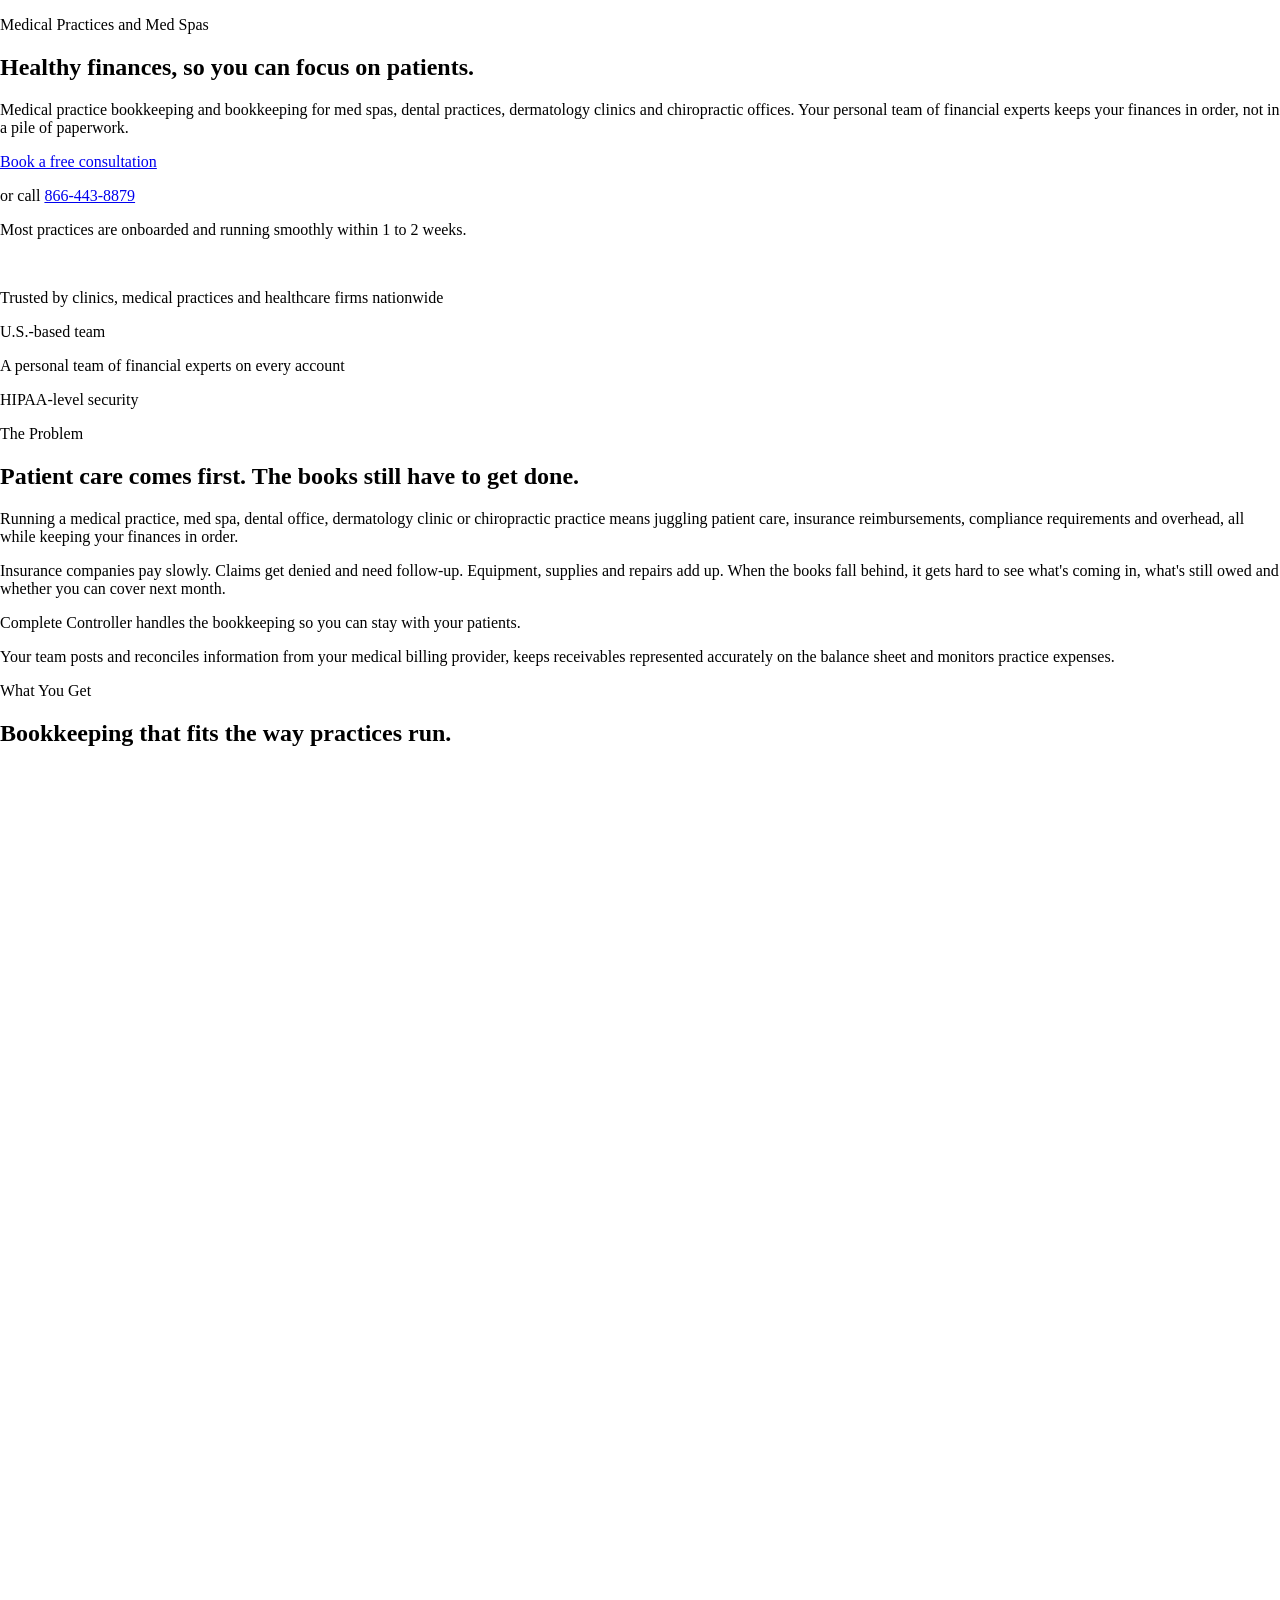
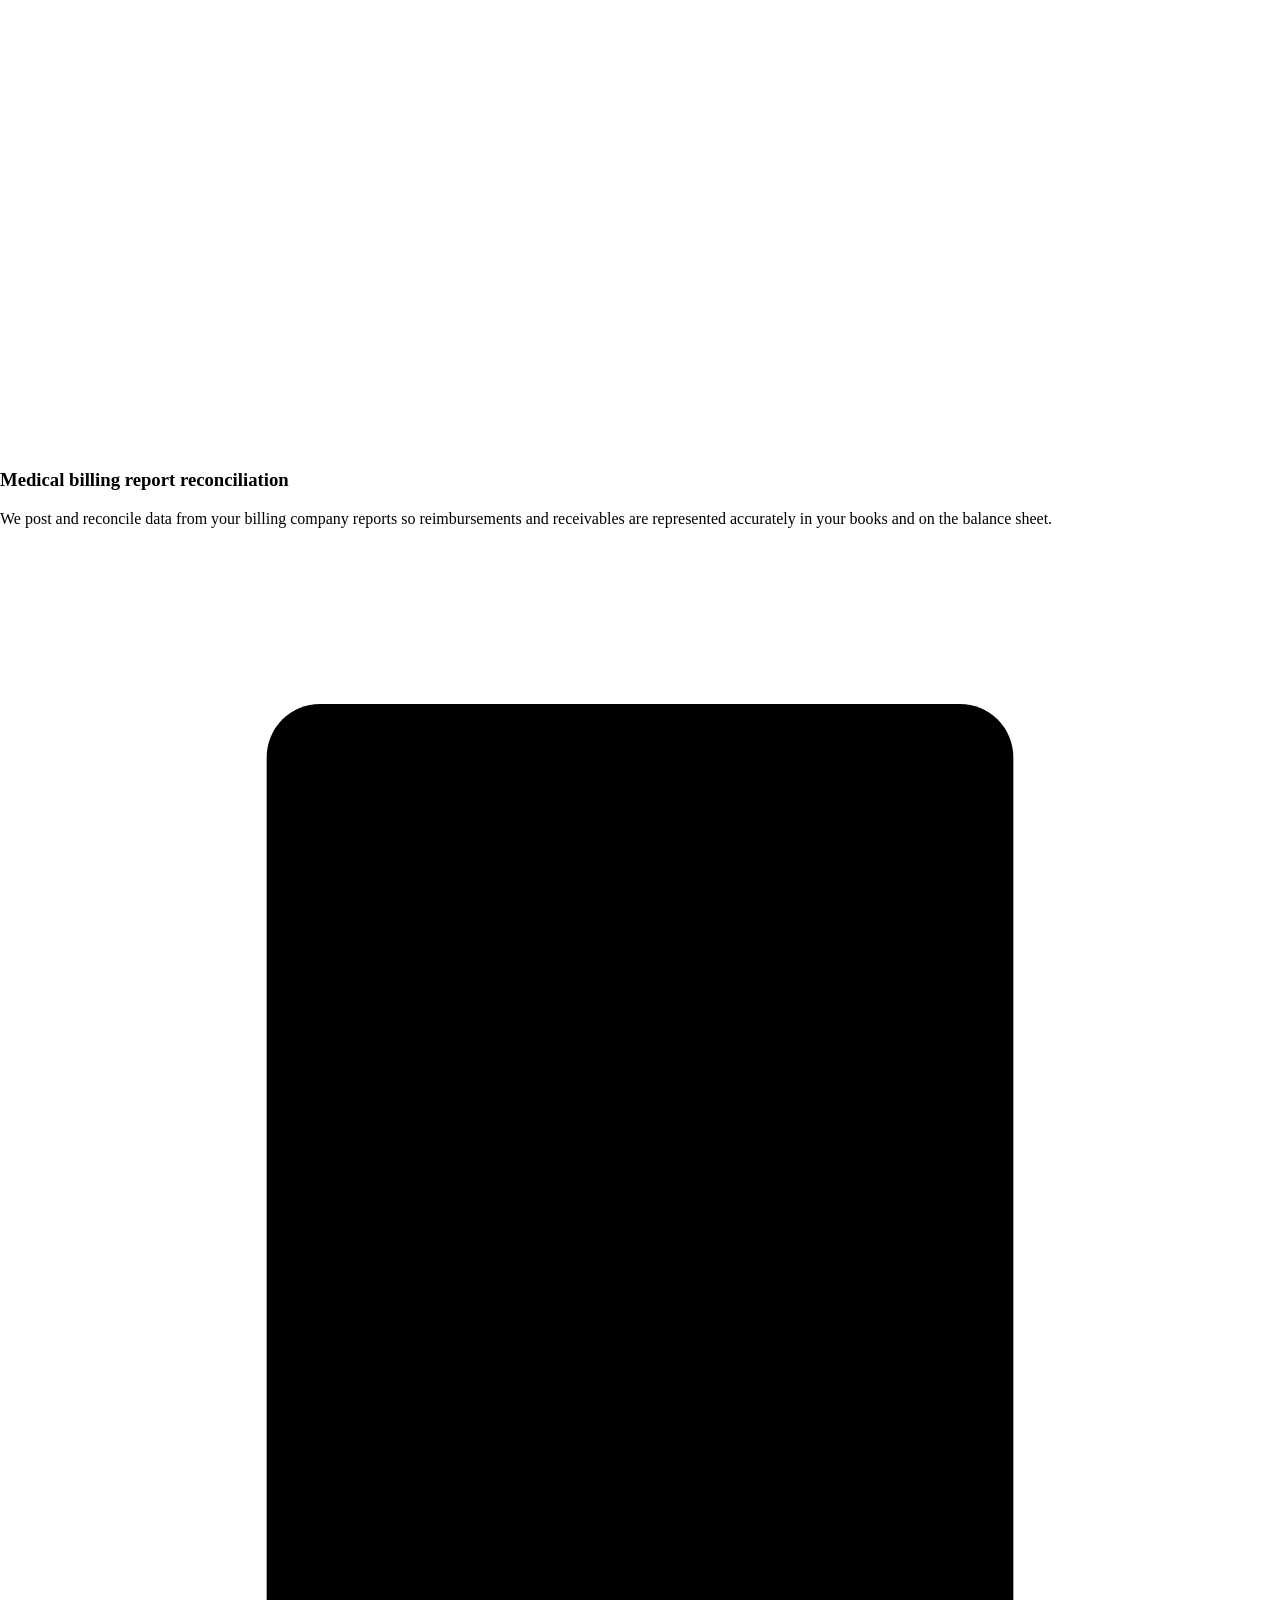
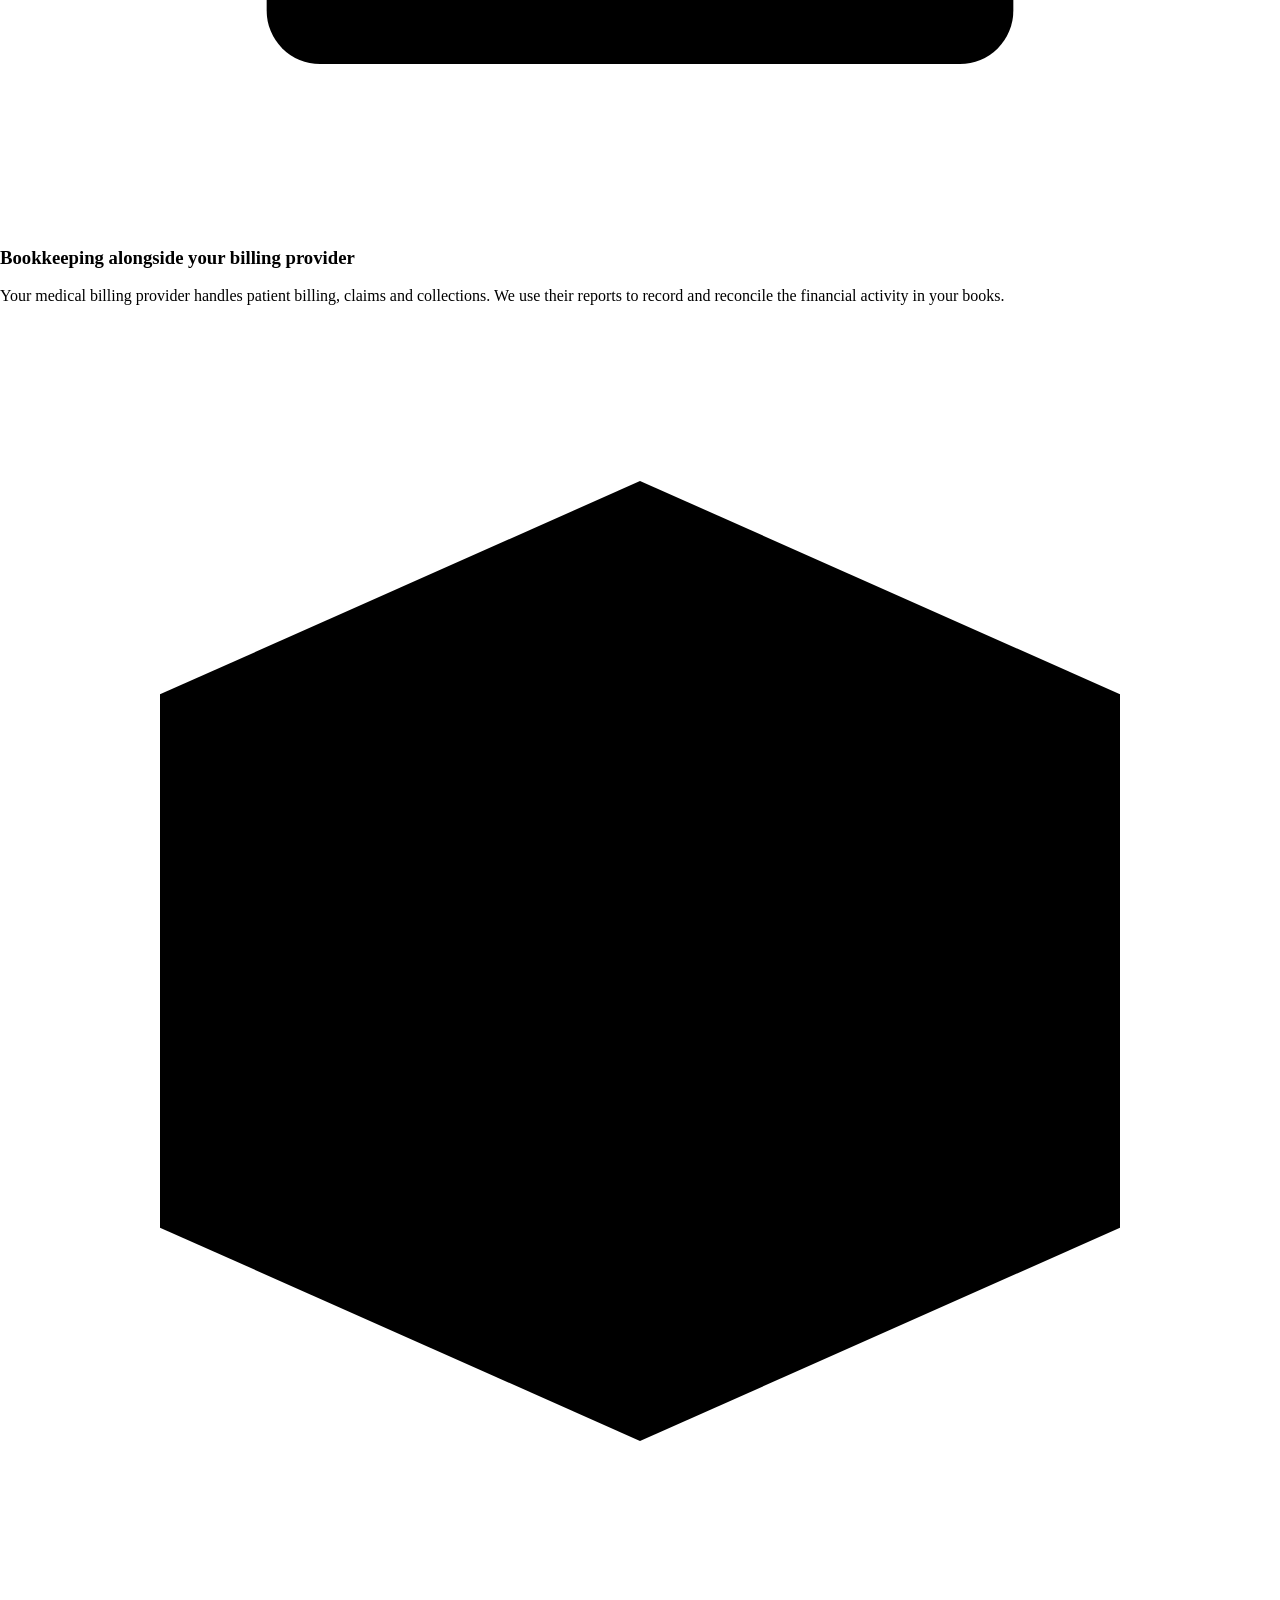
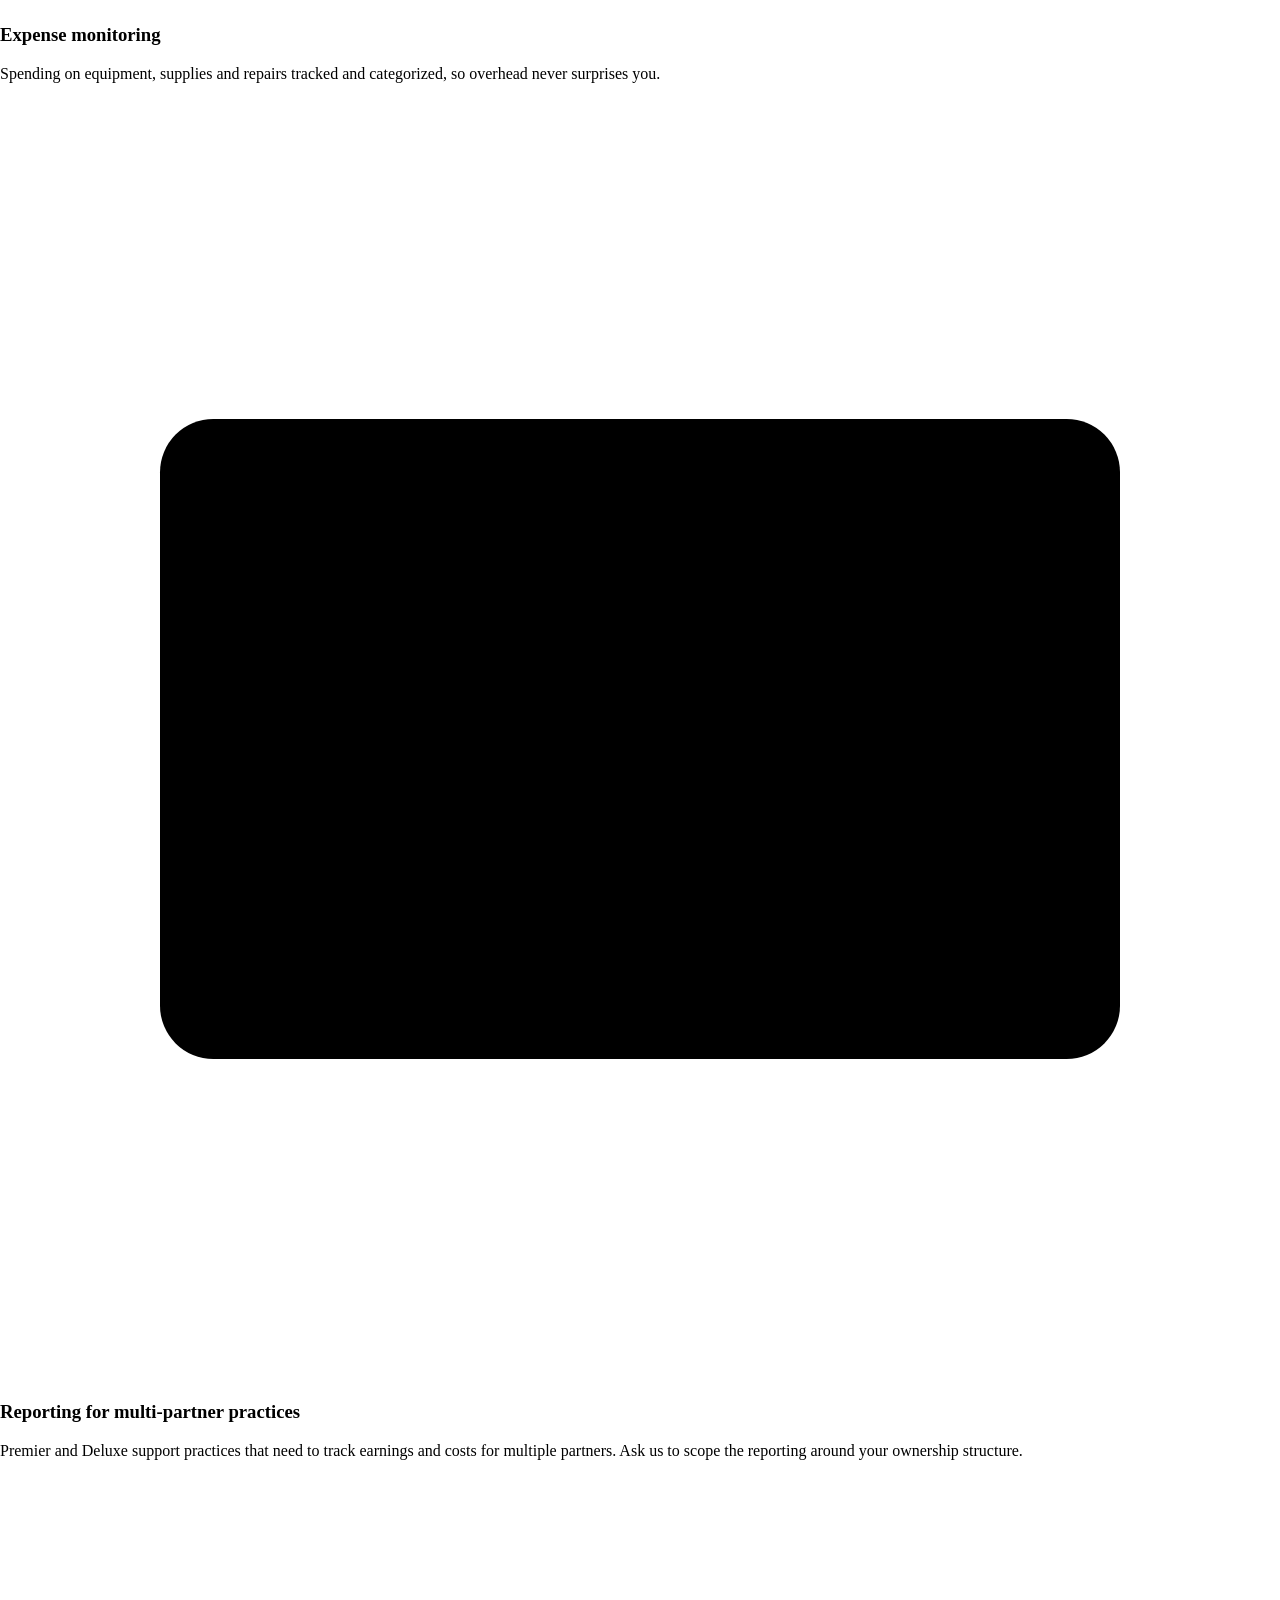
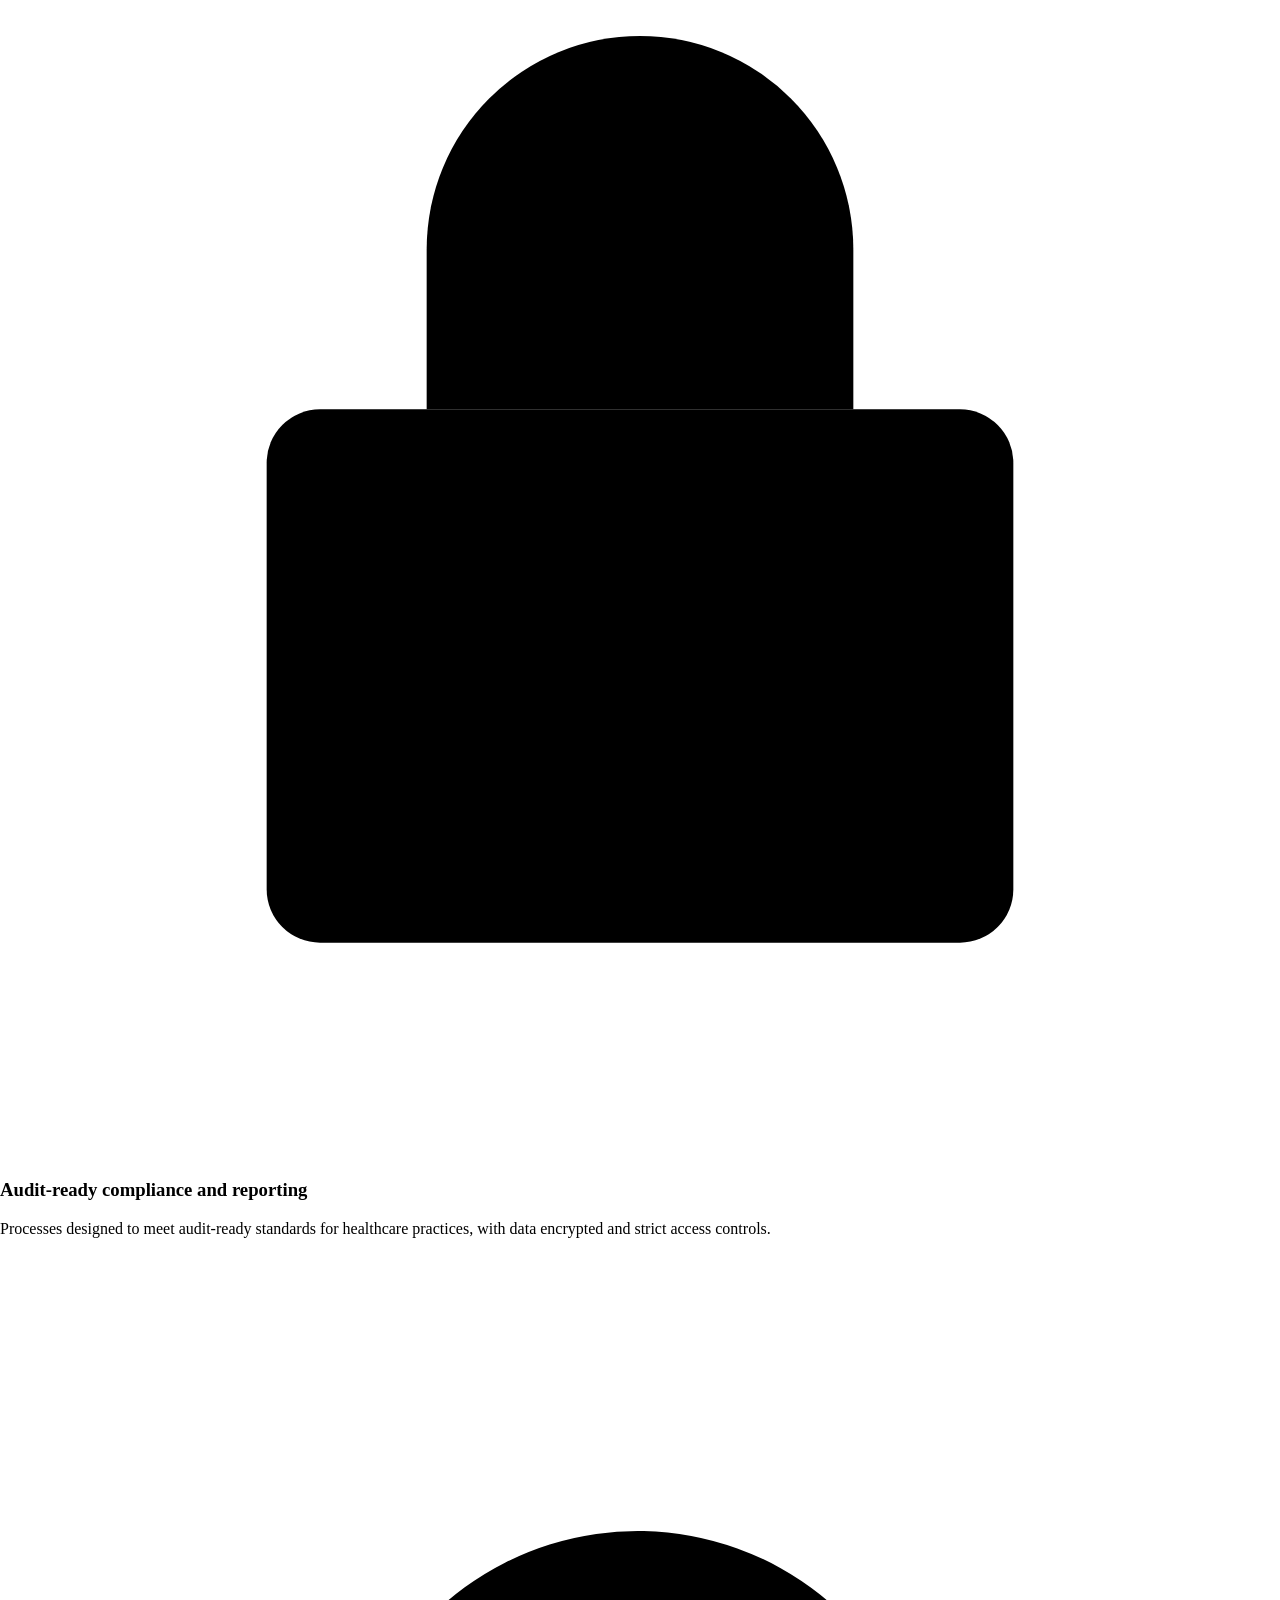
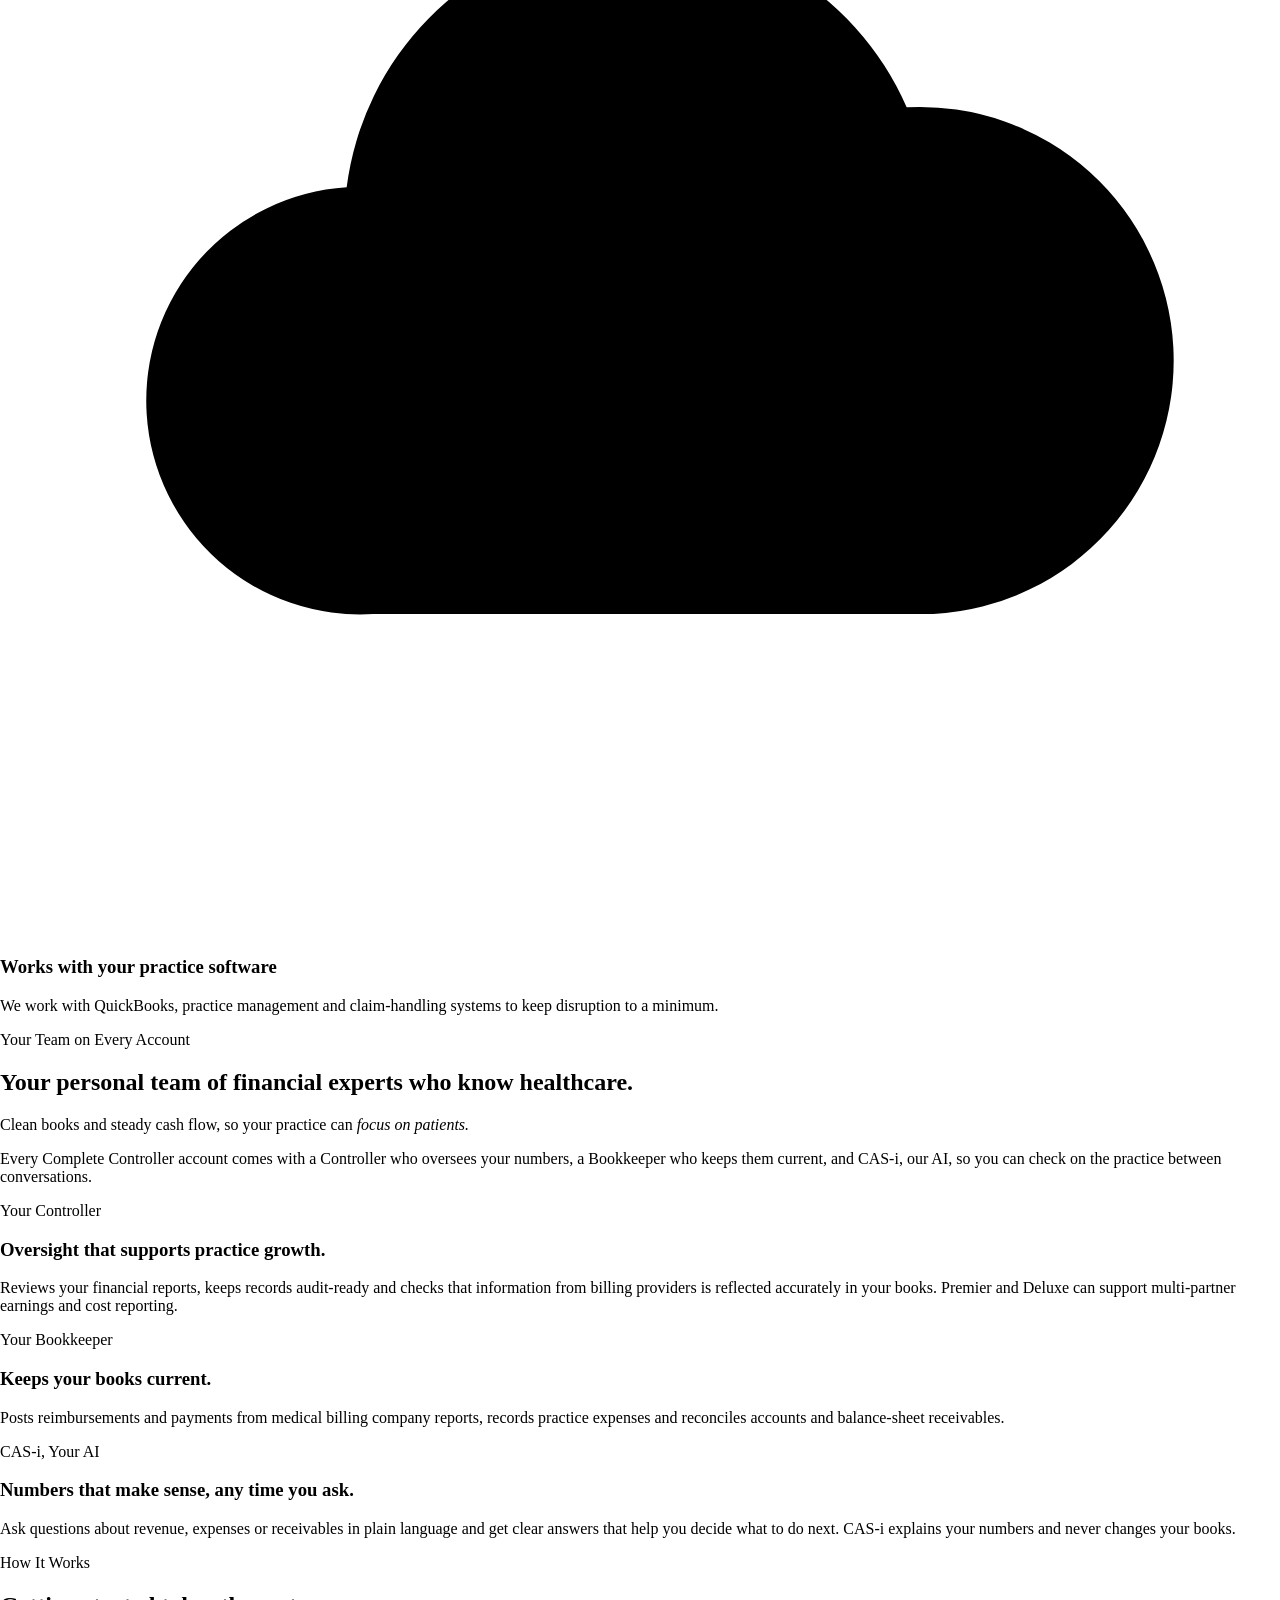
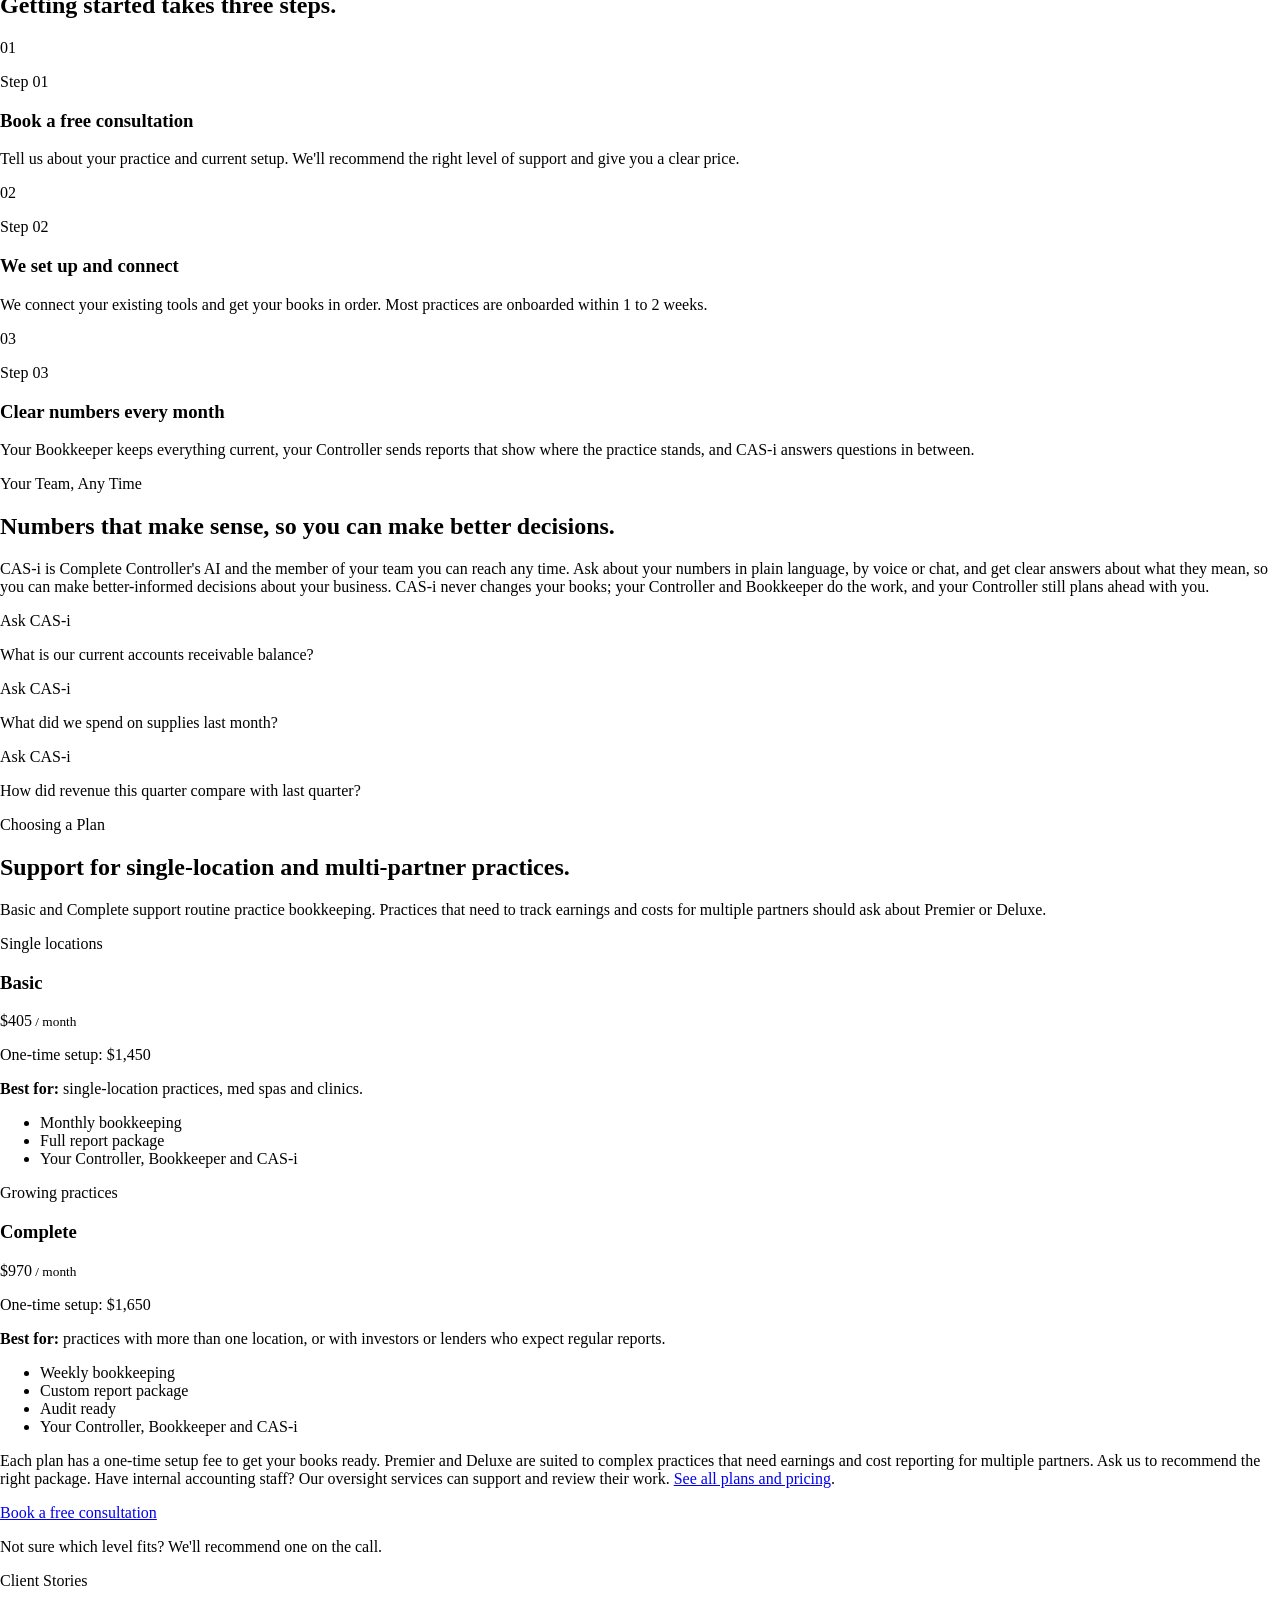
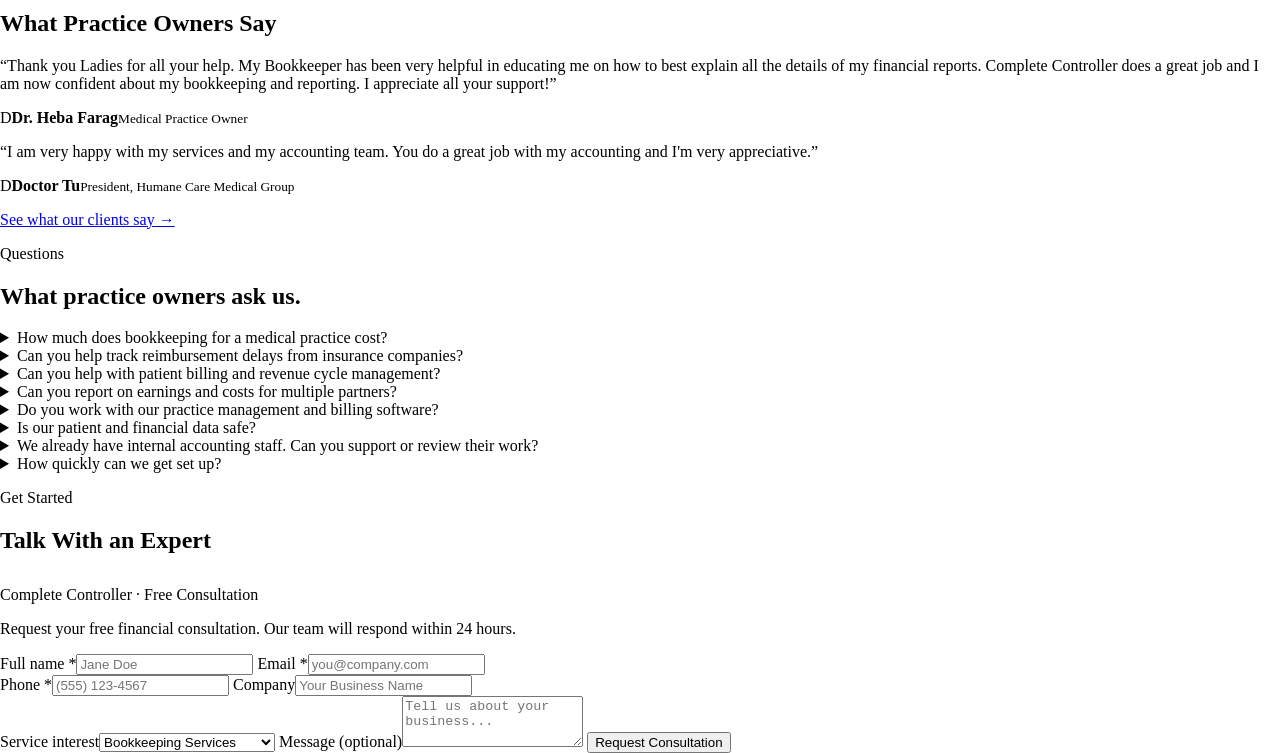
==== commit a23d076d: "Use root asset paths and page-only font names in HTML export Stephen found two issues in staging: - " ====
--- a/html/index.html
+++ b/html/index.html
@@ -5,7 +5,7 @@
 <meta name="viewport" content="width=device-width, initial-scale=1">
 <title>Healthcare | Complete Controller</title>
 <meta name="description" content="Complete Controller — Healthcare.">
-<link rel="stylesheet" href="assets/css/healthcare.css">
+<link rel="stylesheet" href="/assets/css/healthcare.css">
 <style>body{margin:0}</style>
 </head>
 <body>
@@ -46,7 +46,7 @@
 </div>
 
 
-<figure class="wp-block-image size-full cc-hero-ledger__art"><img src="assets/images/healthcare-industry-healthcare.svg" alt=""/></figure>
+<figure class="wp-block-image size-full cc-hero-ledger__art"><img src="/assets/images/healthcare-industry-healthcare.svg" alt=""/></figure>
 
 </div>
 
@@ -689,6 +689,6 @@
 
 </div>
 </main>
-<script src="assets/js/healthcare.js" defer></script>
+<script src="/assets/js/healthcare.js" defer></script>
 </body>
 </html>
